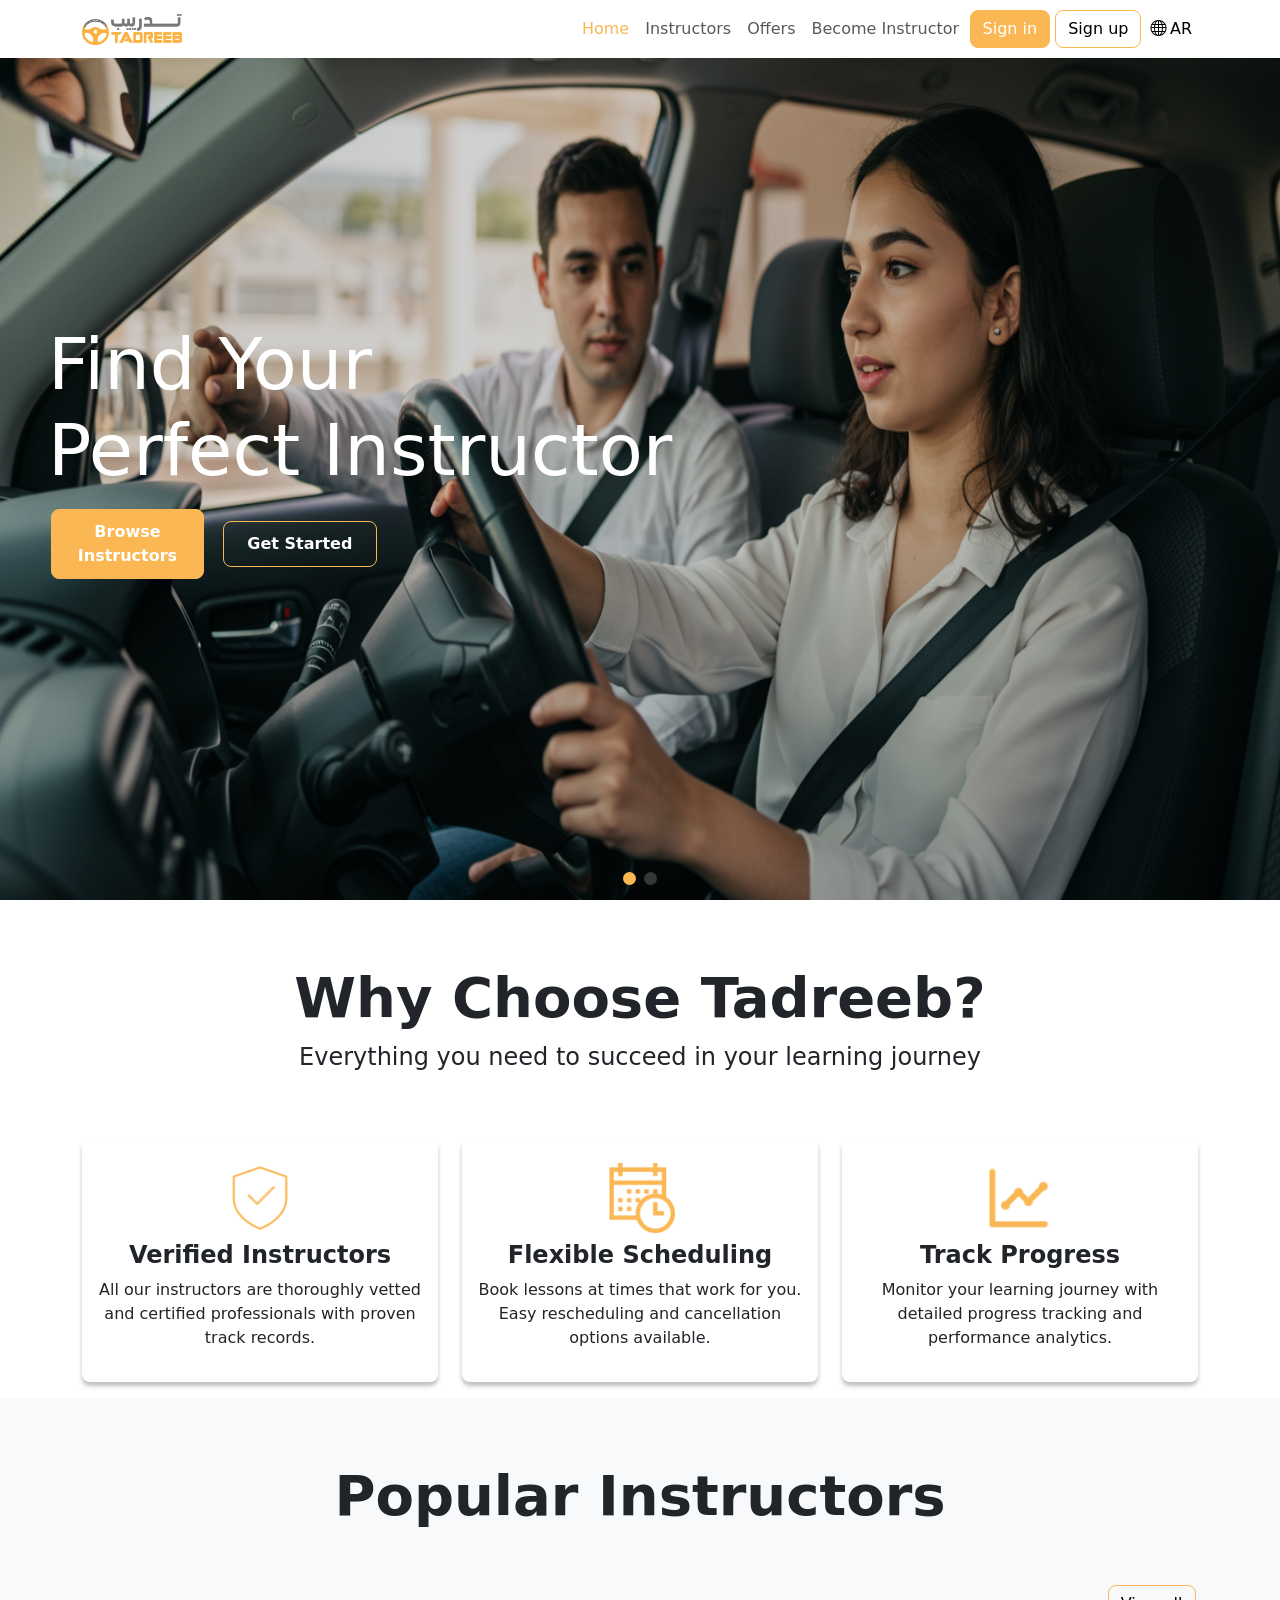
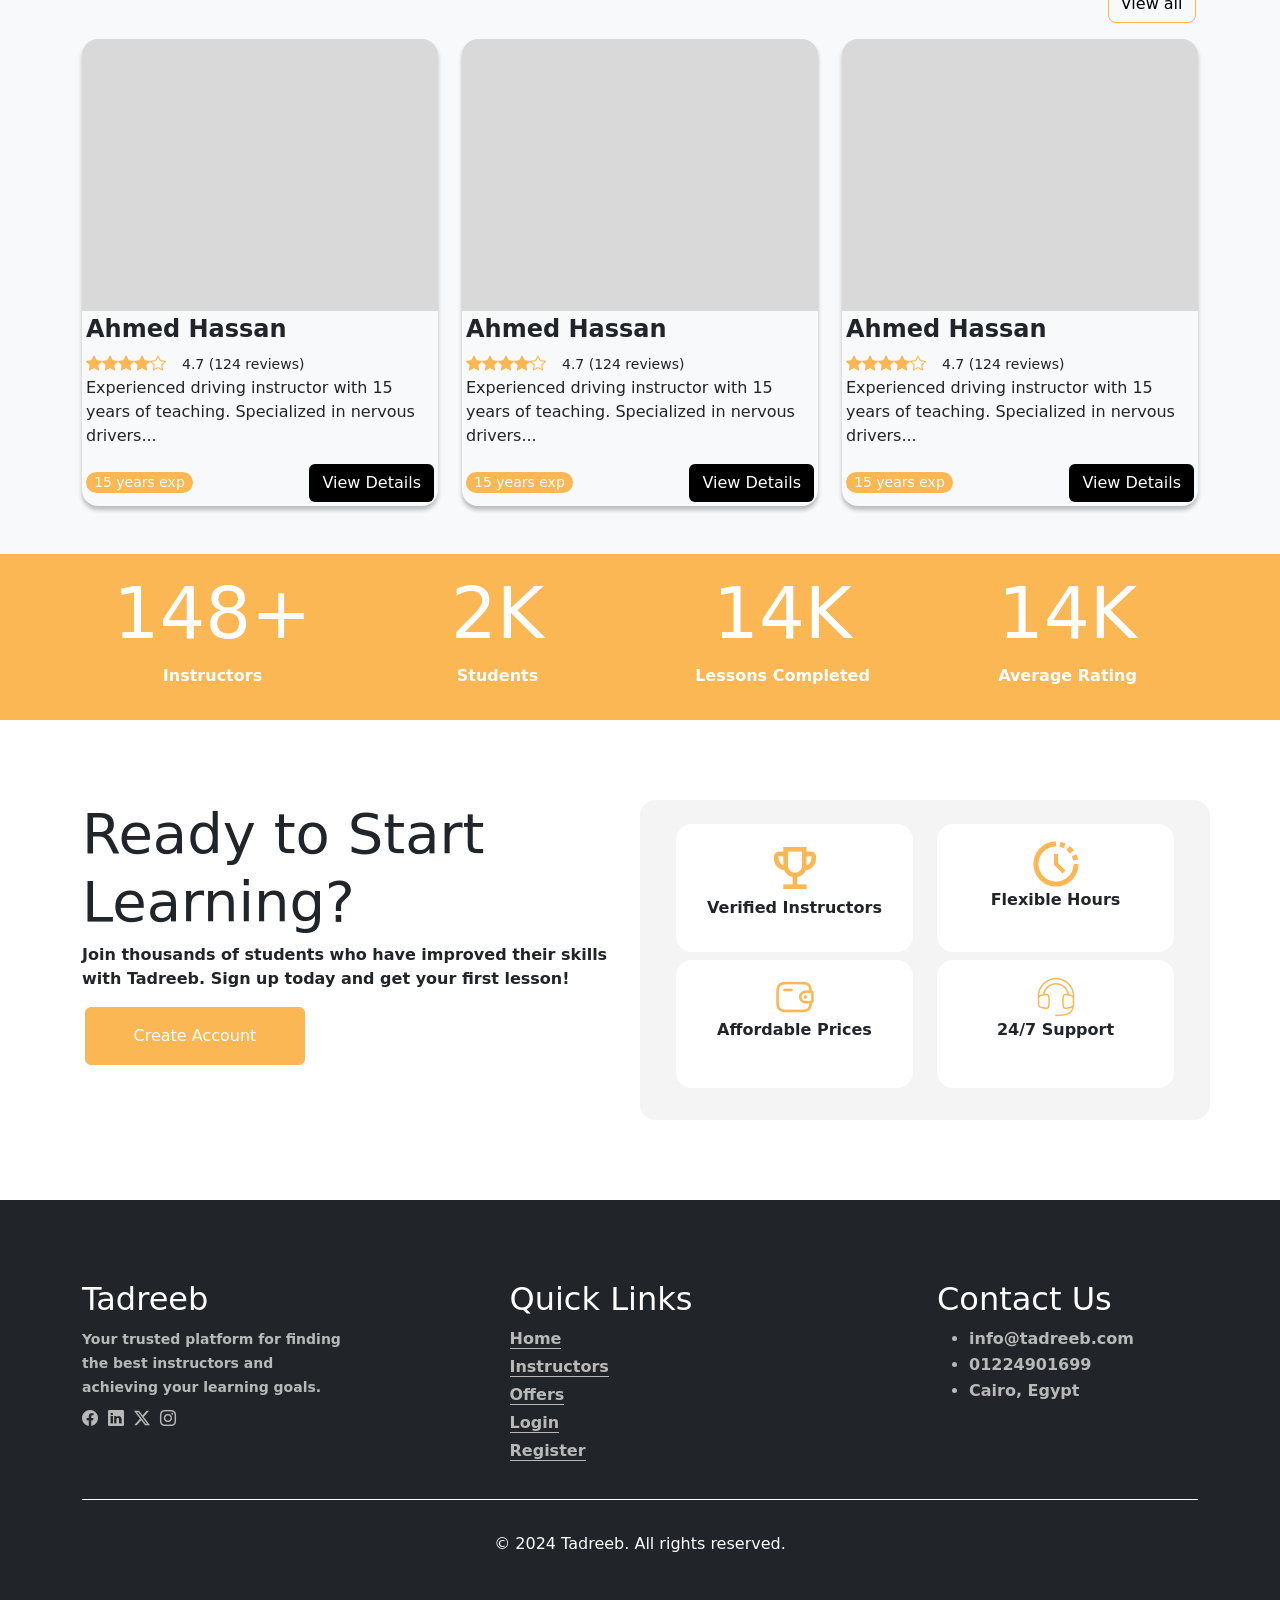
==== index.html @ 1986c7ce "first" ====
<!doctype html>
<html lang="en" data-beasties-container>
<head>
  <meta charset="utf-8">
  <title>Tadreeb</title>
  <base href="/">
  <meta name="viewport" content="width=device-width, initial-scale=1">
  <link rel="icon" type="image/x-icon" href="favicon.ico">
  
<style>:root{--bs-blue:#0d6efd;--bs-indigo:#6610f2;--bs-purple:#6f42c1;--bs-pink:#d63384;--bs-red:#dc3545;--bs-orange:#fd7e14;--bs-yellow:#ffc107;--bs-green:#198754;--bs-teal:#20c997;--bs-cyan:#0dcaf0;--bs-black:#000;--bs-white:#fff;--bs-gray:#6c757d;--bs-gray-dark:#343a40;--bs-gray-100:#f8f9fa;--bs-gray-200:#e9ecef;--bs-gray-300:#dee2e6;--bs-gray-400:#ced4da;--bs-gray-500:#adb5bd;--bs-gray-600:#6c757d;--bs-gray-700:#495057;--bs-gray-800:#343a40;--bs-gray-900:#212529;--bs-primary:#0d6efd;--bs-secondary:#6c757d;--bs-success:#198754;--bs-info:#0dcaf0;--bs-warning:#ffc107;--bs-danger:#dc3545;--bs-light:#f8f9fa;--bs-dark:#212529;--bs-primary-rgb:13,110,253;--bs-secondary-rgb:108,117,125;--bs-success-rgb:25,135,84;--bs-info-rgb:13,202,240;--bs-warning-rgb:255,193,7;--bs-danger-rgb:220,53,69;--bs-light-rgb:248,249,250;--bs-dark-rgb:33,37,41;--bs-primary-text-emphasis:#052c65;--bs-secondary-text-emphasis:#2b2f32;--bs-success-text-emphasis:#0a3622;--bs-info-text-emphasis:#055160;--bs-warning-text-emphasis:#664d03;--bs-danger-text-emphasis:#58151c;--bs-light-text-emphasis:#495057;--bs-dark-text-emphasis:#495057;--bs-primary-bg-subtle:#cfe2ff;--bs-secondary-bg-subtle:#e2e3e5;--bs-success-bg-subtle:#d1e7dd;--bs-info-bg-subtle:#cff4fc;--bs-warning-bg-subtle:#fff3cd;--bs-danger-bg-subtle:#f8d7da;--bs-light-bg-subtle:#fcfcfd;--bs-dark-bg-subtle:#ced4da;--bs-primary-border-subtle:#9ec5fe;--bs-secondary-border-subtle:#c4c8cb;--bs-success-border-subtle:#a3cfbb;--bs-info-border-subtle:#9eeaf9;--bs-warning-border-subtle:#ffe69c;--bs-danger-border-subtle:#f1aeb5;--bs-light-border-subtle:#e9ecef;--bs-dark-border-subtle:#adb5bd;--bs-white-rgb:255,255,255;--bs-black-rgb:0,0,0;--bs-font-sans-serif:system-ui,-apple-system,"Segoe UI",Roboto,"Helvetica Neue","Noto Sans","Liberation Sans",Arial,sans-serif,"Apple Color Emoji","Segoe UI Emoji","Segoe UI Symbol","Noto Color Emoji";--bs-font-monospace:SFMono-Regular,Menlo,Monaco,Consolas,"Liberation Mono","Courier New",monospace;--bs-gradient:linear-gradient(180deg, rgba(255, 255, 255, .15), rgba(255, 255, 255, 0));--bs-body-font-family:var(--bs-font-sans-serif);--bs-body-font-size:1rem;--bs-body-font-weight:400;--bs-body-line-height:1.5;--bs-body-color:#212529;--bs-body-color-rgb:33,37,41;--bs-body-bg:#fff;--bs-body-bg-rgb:255,255,255;--bs-emphasis-color:#000;--bs-emphasis-color-rgb:0,0,0;--bs-secondary-color:rgba(33, 37, 41, .75);--bs-secondary-color-rgb:33,37,41;--bs-secondary-bg:#e9ecef;--bs-secondary-bg-rgb:233,236,239;--bs-tertiary-color:rgba(33, 37, 41, .5);--bs-tertiary-color-rgb:33,37,41;--bs-tertiary-bg:#f8f9fa;--bs-tertiary-bg-rgb:248,249,250;--bs-heading-color:inherit;--bs-link-color:#0d6efd;--bs-link-color-rgb:13,110,253;--bs-link-decoration:underline;--bs-link-hover-color:#0a58ca;--bs-link-hover-color-rgb:10,88,202;--bs-code-color:#d63384;--bs-highlight-color:#212529;--bs-highlight-bg:#fff3cd;--bs-border-width:1px;--bs-border-style:solid;--bs-border-color:#dee2e6;--bs-border-color-translucent:rgba(0, 0, 0, .175);--bs-border-radius:.375rem;--bs-border-radius-sm:.25rem;--bs-border-radius-lg:.5rem;--bs-border-radius-xl:1rem;--bs-border-radius-xxl:2rem;--bs-border-radius-2xl:var(--bs-border-radius-xxl);--bs-border-radius-pill:50rem;--bs-box-shadow:0 .5rem 1rem rgba(0, 0, 0, .15);--bs-box-shadow-sm:0 .125rem .25rem rgba(0, 0, 0, .075);--bs-box-shadow-lg:0 1rem 3rem rgba(0, 0, 0, .175);--bs-box-shadow-inset:inset 0 1px 2px rgba(0, 0, 0, .075);--bs-focus-ring-width:.25rem;--bs-focus-ring-opacity:.25;--bs-focus-ring-color:rgba(13, 110, 253, .25);--bs-form-valid-color:#198754;--bs-form-valid-border-color:#198754;--bs-form-invalid-color:#dc3545;--bs-form-invalid-border-color:#dc3545}*,:after,:before{box-sizing:border-box}@media (prefers-reduced-motion:no-preference){:root{scroll-behavior:smooth}}body{margin:0;font-family:var(--bs-body-font-family);font-size:var(--bs-body-font-size);font-weight:var(--bs-body-font-weight);line-height:var(--bs-body-line-height);color:var(--bs-body-color);text-align:var(--bs-body-text-align);background-color:var(--bs-body-bg);-webkit-text-size-adjust:100%;-webkit-tap-highlight-color:transparent}:root{--bs-breakpoint-xs:0;--bs-breakpoint-sm:576px;--bs-breakpoint-md:768px;--bs-breakpoint-lg:992px;--bs-breakpoint-xl:1200px;--bs-breakpoint-xxl:1400px}:root{--bs-btn-close-filter: }:root{--bs-carousel-indicator-active-bg:#fff;--bs-carousel-caption-color:#fff;--bs-carousel-control-icon-filter: }:root{--swiper-theme-color:#007aff}html{font-size:16px}@media all and (max-width: 768px){html{font-size:10px}}@media all and (min-width: 768px) and (max-width: 1023px){html{font-size:12.5px}}</style><link rel="stylesheet" href="styles-2LTXPKBL.css" media="print" onload="this.media='all'"><noscript><link rel="stylesheet" href="styles-2LTXPKBL.css"></noscript></head>
<body>
  <app-root></app-root>
<link rel="modulepreload" href="chunk-DASAE2HR.js"><link rel="modulepreload" href="chunk-5FEGAOKT.js"><script src="polyfills-5CFQRCPP.js" type="module"></script><script src="scripts-AUBZZFLO.js" defer></script><script src="main-LVNHFLLP.js" type="module"></script></body>
</html>
---- styles-2LTXPKBL.css ----
@charset "UTF-8";:root,[data-bs-theme=light]{--bs-blue:#0d6efd;--bs-indigo:#6610f2;--bs-purple:#6f42c1;--bs-pink:#d63384;--bs-red:#dc3545;--bs-orange:#fd7e14;--bs-yellow:#ffc107;--bs-green:#198754;--bs-teal:#20c997;--bs-cyan:#0dcaf0;--bs-black:#000;--bs-white:#fff;--bs-gray:#6c757d;--bs-gray-dark:#343a40;--bs-gray-100:#f8f9fa;--bs-gray-200:#e9ecef;--bs-gray-300:#dee2e6;--bs-gray-400:#ced4da;--bs-gray-500:#adb5bd;--bs-gray-600:#6c757d;--bs-gray-700:#495057;--bs-gray-800:#343a40;--bs-gray-900:#212529;--bs-primary:#0d6efd;--bs-secondary:#6c757d;--bs-success:#198754;--bs-info:#0dcaf0;--bs-warning:#ffc107;--bs-danger:#dc3545;--bs-light:#f8f9fa;--bs-dark:#212529;--bs-primary-rgb:13,110,253;--bs-secondary-rgb:108,117,125;--bs-success-rgb:25,135,84;--bs-info-rgb:13,202,240;--bs-warning-rgb:255,193,7;--bs-danger-rgb:220,53,69;--bs-light-rgb:248,249,250;--bs-dark-rgb:33,37,41;--bs-primary-text-emphasis:#052c65;--bs-secondary-text-emphasis:#2b2f32;--bs-success-text-emphasis:#0a3622;--bs-info-text-emphasis:#055160;--bs-warning-text-emphasis:#664d03;--bs-danger-text-emphasis:#58151c;--bs-light-text-emphasis:#495057;--bs-dark-text-emphasis:#495057;--bs-primary-bg-subtle:#cfe2ff;--bs-secondary-bg-subtle:#e2e3e5;--bs-success-bg-subtle:#d1e7dd;--bs-info-bg-subtle:#cff4fc;--bs-warning-bg-subtle:#fff3cd;--bs-danger-bg-subtle:#f8d7da;--bs-light-bg-subtle:#fcfcfd;--bs-dark-bg-subtle:#ced4da;--bs-primary-border-subtle:#9ec5fe;--bs-secondary-border-subtle:#c4c8cb;--bs-success-border-subtle:#a3cfbb;--bs-info-border-subtle:#9eeaf9;--bs-warning-border-subtle:#ffe69c;--bs-danger-border-subtle:#f1aeb5;--bs-light-border-subtle:#e9ecef;--bs-dark-border-subtle:#adb5bd;--bs-white-rgb:255,255,255;--bs-black-rgb:0,0,0;--bs-font-sans-serif:system-ui,-apple-system,"Segoe UI",Roboto,"Helvetica Neue","Noto Sans","Liberation Sans",Arial,sans-serif,"Apple Color Emoji","Segoe UI Emoji","Segoe UI Symbol","Noto Color Emoji";--bs-font-monospace:SFMono-Regular,Menlo,Monaco,Consolas,"Liberation Mono","Courier New",monospace;--bs-gradient:linear-gradient(180deg, rgba(255, 255, 255, .15), rgba(255, 255, 255, 0));--bs-body-font-family:var(--bs-font-sans-serif);--bs-body-font-size:1rem;--bs-body-font-weight:400;--bs-body-line-height:1.5;--bs-body-color:#212529;--bs-body-color-rgb:33,37,41;--bs-body-bg:#fff;--bs-body-bg-rgb:255,255,255;--bs-emphasis-color:#000;--bs-emphasis-color-rgb:0,0,0;--bs-secondary-color:rgba(33, 37, 41, .75);--bs-secondary-color-rgb:33,37,41;--bs-secondary-bg:#e9ecef;--bs-secondary-bg-rgb:233,236,239;--bs-tertiary-color:rgba(33, 37, 41, .5);--bs-tertiary-color-rgb:33,37,41;--bs-tertiary-bg:#f8f9fa;--bs-tertiary-bg-rgb:248,249,250;--bs-heading-color:inherit;--bs-link-color:#0d6efd;--bs-link-color-rgb:13,110,253;--bs-link-decoration:underline;--bs-link-hover-color:#0a58ca;--bs-link-hover-color-rgb:10,88,202;--bs-code-color:#d63384;--bs-highlight-color:#212529;--bs-highlight-bg:#fff3cd;--bs-border-width:1px;--bs-border-style:solid;--bs-border-color:#dee2e6;--bs-border-color-translucent:rgba(0, 0, 0, .175);--bs-border-radius:.375rem;--bs-border-radius-sm:.25rem;--bs-border-radius-lg:.5rem;--bs-border-radius-xl:1rem;--bs-border-radius-xxl:2rem;--bs-border-radius-2xl:var(--bs-border-radius-xxl);--bs-border-radius-pill:50rem;--bs-box-shadow:0 .5rem 1rem rgba(0, 0, 0, .15);--bs-box-shadow-sm:0 .125rem .25rem rgba(0, 0, 0, .075);--bs-box-shadow-lg:0 1rem 3rem rgba(0, 0, 0, .175);--bs-box-shadow-inset:inset 0 1px 2px rgba(0, 0, 0, .075);--bs-focus-ring-width:.25rem;--bs-focus-ring-opacity:.25;--bs-focus-ring-color:rgba(13, 110, 253, .25);--bs-form-valid-color:#198754;--bs-form-valid-border-color:#198754;--bs-form-invalid-color:#dc3545;--bs-form-invalid-border-color:#dc3545}[data-bs-theme=dark]{color-scheme:dark;--bs-body-color:#dee2e6;--bs-body-color-rgb:222,226,230;--bs-body-bg:#212529;--bs-body-bg-rgb:33,37,41;--bs-emphasis-color:#fff;--bs-emphasis-color-rgb:255,255,255;--bs-secondary-color:rgba(222, 226, 230, .75);--bs-secondary-color-rgb:222,226,230;--bs-secondary-bg:#343a40;--bs-secondary-bg-rgb:52,58,64;--bs-tertiary-color:rgba(222, 226, 230, .5);--bs-tertiary-color-rgb:222,226,230;--bs-tertiary-bg:#2b3035;--bs-tertiary-bg-rgb:43,48,53;--bs-primary-text-emphasis:#6ea8fe;--bs-secondary-text-emphasis:#a7acb1;--bs-success-text-emphasis:#75b798;--bs-info-text-emphasis:#6edff6;--bs-warning-text-emphasis:#ffda6a;--bs-danger-text-emphasis:#ea868f;--bs-light-text-emphasis:#f8f9fa;--bs-dark-text-emphasis:#dee2e6;--bs-primary-bg-subtle:#031633;--bs-secondary-bg-subtle:#161719;--bs-success-bg-subtle:#051b11;--bs-info-bg-subtle:#032830;--bs-warning-bg-subtle:#332701;--bs-danger-bg-subtle:#2c0b0e;--bs-light-bg-subtle:#343a40;--bs-dark-bg-subtle:#1a1d20;--bs-primary-border-subtle:#084298;--bs-secondary-border-subtle:#41464b;--bs-success-border-subtle:#0f5132;--bs-info-border-subtle:#087990;--bs-warning-border-subtle:#997404;--bs-danger-border-subtle:#842029;--bs-light-border-subtle:#495057;--bs-dark-border-subtle:#343a40;--bs-heading-color:inherit;--bs-link-color:#6ea8fe;--bs-link-hover-color:#8bb9fe;--bs-link-color-rgb:110,168,254;--bs-link-hover-color-rgb:139,185,254;--bs-code-color:#e685b5;--bs-highlight-color:#dee2e6;--bs-highlight-bg:#664d03;--bs-border-color:#495057;--bs-border-color-translucent:rgba(255, 255, 255, .15);--bs-form-valid-color:#75b798;--bs-form-valid-border-color:#75b798;--bs-form-invalid-color:#ea868f;--bs-form-invalid-border-color:#ea868f}*,:after,:before{box-sizing:border-box}@media (prefers-reduced-motion:no-preference){:root{scroll-behavior:smooth}}body{margin:0;font-family:var(--bs-body-font-family);font-size:var(--bs-body-font-size);font-weight:var(--bs-body-font-weight);line-height:var(--bs-body-line-height);color:var(--bs-body-color);text-align:var(--bs-body-text-align);background-color:var(--bs-body-bg);-webkit-text-size-adjust:100%;-webkit-tap-highlight-color:transparent}hr{margin:1rem 0;color:inherit;border:0;border-top:var(--bs-border-width) solid;opacity:.25}.h1,.h2,.h3,.h4,.h5,.h6,h1,h2,h3,h4,h5,h6{margin-top:0;margin-bottom:.5rem;font-weight:500;line-height:1.2;color:var(--bs-heading-color)}.h1,h1{font-size:calc(1.375rem + 1.5vw)}@media (min-width:1200px){.h1,h1{font-size:2.5rem}}.h2,h2{font-size:calc(1.325rem + .9vw)}@media (min-width:1200px){.h2,h2{font-size:2rem}}.h3,h3{font-size:calc(1.3rem + .6vw)}@media (min-width:1200px){.h3,h3{font-size:1.75rem}}.h4,h4{font-size:calc(1.275rem + .3vw)}@media (min-width:1200px){.h4,h4{font-size:1.5rem}}.h5,h5{font-size:1.25rem}.h6,h6{font-size:1rem}p{margin-top:0;margin-bottom:1rem}abbr[title]{-webkit-text-decoration:underline dotted;text-decoration:underline dotted;cursor:help;-webkit-text-decoration-skip-ink:none;text-decoration-skip-ink:none}address{margin-bottom:1rem;font-style:normal;line-height:inherit}ol,ul{padding-left:2rem}dl,ol,ul{margin-top:0;margin-bottom:1rem}ol ol,ol ul,ul ol,ul ul{margin-bottom:0}dt{font-weight:700}dd{margin-bottom:.5rem;margin-left:0}blockquote{margin:0 0 1rem}b,strong{font-weight:bolder}.small,small{font-size:.875em}.mark,mark{padding:.1875em;color:var(--bs-highlight-color);background-color:var(--bs-highlight-bg)}sub,sup{position:relative;font-size:.75em;line-height:0;vertical-align:baseline}sub{bottom:-.25em}sup{top:-.5em}a{color:rgba(var(--bs-link-color-rgb),var(--bs-link-opacity,1));text-decoration:underline}a:hover{--bs-link-color-rgb:var(--bs-link-hover-color-rgb)}a:not([href]):not([class]),a:not([href]):not([class]):hover{color:inherit;text-decoration:none}code,kbd,pre,samp{font-family:var(--bs-font-monospace);font-size:1em}pre{display:block;margin-top:0;margin-bottom:1rem;overflow:auto;font-size:.875em}pre code{font-size:inherit;color:inherit;word-break:normal}code{font-size:.875em;color:var(--bs-code-color);word-wrap:break-word}a>code{color:inherit}kbd{padding:.1875rem .375rem;font-size:.875em;color:var(--bs-body-bg);background-color:var(--bs-body-color);border-radius:.25rem}kbd kbd{padding:0;font-size:1em}figure{margin:0 0 1rem}img,svg{vertical-align:middle}table{caption-side:bottom;border-collapse:collapse}caption{padding-top:.5rem;padding-bottom:.5rem;color:var(--bs-secondary-color);text-align:left}th{text-align:inherit;text-align:-webkit-match-parent}tbody,td,tfoot,th,thead,tr{border-color:inherit;border-style:solid;border-width:0}label{display:inline-block}button{border-radius:0}button:focus:not(:focus-visible){outline:0}button,input,optgroup,select,textarea{margin:0;font-family:inherit;font-size:inherit;line-height:inherit}button,select{text-transform:none}[role=button]{cursor:pointer}select{word-wrap:normal}select:disabled{opacity:1}[list]:not([type=date]):not([type=datetime-local]):not([type=month]):not([type=week]):not([type=time])::-webkit-calendar-picker-indicator{display:none!important}[type=button],[type=reset],[type=submit],button{-webkit-appearance:button}[type=button]:not(:disabled),[type=reset]:not(:disabled),[type=submit]:not(:disabled),button:not(:disabled){cursor:pointer}::-moz-focus-inner{padding:0;border-style:none}textarea{resize:vertical}fieldset{min-width:0;padding:0;margin:0;border:0}legend{float:left;width:100%;padding:0;margin-bottom:.5rem;line-height:inherit;font-size:calc(1.275rem + .3vw)}@media (min-width:1200px){legend{font-size:1.5rem}}legend+*{clear:left}::-webkit-datetime-edit-day-field,::-webkit-datetime-edit-fields-wrapper,::-webkit-datetime-edit-hour-field,::-webkit-datetime-edit-minute,::-webkit-datetime-edit-month-field,::-webkit-datetime-edit-text,::-webkit-datetime-edit-year-field{padding:0}::-webkit-inner-spin-button{height:auto}[type=search]{-webkit-appearance:textfield;outline-offset:-2px}[type=search]::-webkit-search-cancel-button{cursor:pointer;filter:grayscale(1)}::-webkit-search-decoration{-webkit-appearance:none}::-webkit-color-swatch-wrapper{padding:0}::-webkit-file-upload-button{font:inherit;-webkit-appearance:button}::file-selector-button{font:inherit;-webkit-appearance:button}output{display:inline-block}iframe{border:0}summary{display:list-item;cursor:pointer}progress{vertical-align:baseline}[hidden]{display:none!important}.lead{font-size:1.25rem;font-weight:300}.display-1{font-weight:300;line-height:1.2;font-size:calc(1.625rem + 4.5vw)}@media (min-width:1200px){.display-1{font-size:5rem}}.display-2{font-weight:300;line-height:1.2;font-size:calc(1.575rem + 3.9vw)}@media (min-width:1200px){.display-2{font-size:4.5rem}}.display-3{font-weight:300;line-height:1.2;font-size:calc(1.525rem + 3.3vw)}@media (min-width:1200px){.display-3{font-size:4rem}}.display-4{font-weight:300;line-height:1.2;font-size:calc(1.475rem + 2.7vw)}@media (min-width:1200px){.display-4{font-size:3.5rem}}.display-5{font-weight:300;line-height:1.2;font-size:calc(1.425rem + 2.1vw)}@media (min-width:1200px){.display-5{font-size:3rem}}.display-6{font-weight:300;line-height:1.2;font-size:calc(1.375rem + 1.5vw)}@media (min-width:1200px){.display-6{font-size:2.5rem}}.list-unstyled,.list-inline{padding-left:0;list-style:none}.list-inline-item{display:inline-block}.list-inline-item:not(:last-child){margin-right:.5rem}.initialism{font-size:.875em;text-transform:uppercase}.blockquote{margin-bottom:1rem;font-size:1.25rem}.blockquote>:last-child{margin-bottom:0}.blockquote-footer{margin-top:-1rem;margin-bottom:1rem;font-size:.875em;color:#6c757d}.blockquote-footer:before{content:"\2014\a0"}.img-fluid{max-width:100%;height:auto}.img-thumbnail{padding:.25rem;background-color:var(--bs-body-bg);border:var(--bs-border-width) solid var(--bs-border-color);border-radius:var(--bs-border-radius);max-width:100%;height:auto}.figure{display:inline-block}.figure-img{margin-bottom:.5rem;line-height:1}.figure-caption{font-size:.875em;color:var(--bs-secondary-color)}.container,.container-fluid,.container-lg,.container-md,.container-sm,.container-xl,.container-xxl{--bs-gutter-x:1.5rem;--bs-gutter-y:0;width:100%;padding-right:calc(var(--bs-gutter-x) * .5);padding-left:calc(var(--bs-gutter-x) * .5);margin-right:auto;margin-left:auto}@media (min-width:576px){.container,.container-sm{max-width:540px}}@media (min-width:768px){.container,.container-md,.container-sm{max-width:720px}}@media (min-width:992px){.container,.container-lg,.container-md,.container-sm{max-width:960px}}@media (min-width:1200px){.container,.container-lg,.container-md,.container-sm,.container-xl{max-width:1140px}}@media (min-width:1400px){.container,.container-lg,.container-md,.container-sm,.container-xl,.container-xxl{max-width:1320px}}:root{--bs-breakpoint-xs:0;--bs-breakpoint-sm:576px;--bs-breakpoint-md:768px;--bs-breakpoint-lg:992px;--bs-breakpoint-xl:1200px;--bs-breakpoint-xxl:1400px}.row{--bs-gutter-x:1.5rem;--bs-gutter-y:0;display:flex;flex-wrap:wrap;margin-top:calc(-1 * var(--bs-gutter-y));margin-right:calc(-.5 * var(--bs-gutter-x));margin-left:calc(-.5 * var(--bs-gutter-x))}.row>*{flex-shrink:0;width:100%;max-width:100%;padding-right:calc(var(--bs-gutter-x) * .5);padding-left:calc(var(--bs-gutter-x) * .5);margin-top:var(--bs-gutter-y)}.col{flex:1 0 0}.row-cols-auto>*{flex:0 0 auto;width:auto}.row-cols-1>*{flex:0 0 auto;width:100%}.row-cols-2>*{flex:0 0 auto;width:50%}.row-cols-3>*{flex:0 0 auto;width:33.33333333%}.row-cols-4>*{flex:0 0 auto;width:25%}.row-cols-5>*{flex:0 0 auto;width:20%}.row-cols-6>*{flex:0 0 auto;width:16.66666667%}.col-auto{flex:0 0 auto;width:auto}.col-1{flex:0 0 auto;width:8.33333333%}.col-2{flex:0 0 auto;width:16.66666667%}.col-3{flex:0 0 auto;width:25%}.col-4{flex:0 0 auto;width:33.33333333%}.col-5{flex:0 0 auto;width:41.66666667%}.col-6{flex:0 0 auto;width:50%}.col-7{flex:0 0 auto;width:58.33333333%}.col-8{flex:0 0 auto;width:66.66666667%}.col-9{flex:0 0 auto;width:75%}.col-10{flex:0 0 auto;width:83.33333333%}.col-11{flex:0 0 auto;width:91.66666667%}.col-12{flex:0 0 auto;width:100%}.offset-1{margin-left:8.33333333%}.offset-2{margin-left:16.66666667%}.offset-3{margin-left:25%}.offset-4{margin-left:33.33333333%}.offset-5{margin-left:41.66666667%}.offset-6{margin-left:50%}.offset-7{margin-left:58.33333333%}.offset-8{margin-left:66.66666667%}.offset-9{margin-left:75%}.offset-10{margin-left:83.33333333%}.offset-11{margin-left:91.66666667%}.g-0,.gx-0{--bs-gutter-x:0}.g-0,.gy-0{--bs-gutter-y:0}.g-1,.gx-1{--bs-gutter-x:.25rem}.g-1,.gy-1{--bs-gutter-y:.25rem}.g-2,.gx-2{--bs-gutter-x:.5rem}.g-2,.gy-2{--bs-gutter-y:.5rem}.g-3,.gx-3{--bs-gutter-x:1rem}.g-3,.gy-3{--bs-gutter-y:1rem}.g-4,.gx-4{--bs-gutter-x:1.5rem}.g-4,.gy-4{--bs-gutter-y:1.5rem}.g-5,.gx-5{--bs-gutter-x:3rem}.g-5,.gy-5{--bs-gutter-y:3rem}@media (min-width:576px){.col-sm{flex:1 0 0}.row-cols-sm-auto>*{flex:0 0 auto;width:auto}.row-cols-sm-1>*{flex:0 0 auto;width:100%}.row-cols-sm-2>*{flex:0 0 auto;width:50%}.row-cols-sm-3>*{flex:0 0 auto;width:33.33333333%}.row-cols-sm-4>*{flex:0 0 auto;width:25%}.row-cols-sm-5>*{flex:0 0 auto;width:20%}.row-cols-sm-6>*{flex:0 0 auto;width:16.66666667%}.col-sm-auto{flex:0 0 auto;width:auto}.col-sm-1{flex:0 0 auto;width:8.33333333%}.col-sm-2{flex:0 0 auto;width:16.66666667%}.col-sm-3{flex:0 0 auto;width:25%}.col-sm-4{flex:0 0 auto;width:33.33333333%}.col-sm-5{flex:0 0 auto;width:41.66666667%}.col-sm-6{flex:0 0 auto;width:50%}.col-sm-7{flex:0 0 auto;width:58.33333333%}.col-sm-8{flex:0 0 auto;width:66.66666667%}.col-sm-9{flex:0 0 auto;width:75%}.col-sm-10{flex:0 0 auto;width:83.33333333%}.col-sm-11{flex:0 0 auto;width:91.66666667%}.col-sm-12{flex:0 0 auto;width:100%}.offset-sm-0{margin-left:0}.offset-sm-1{margin-left:8.33333333%}.offset-sm-2{margin-left:16.66666667%}.offset-sm-3{margin-left:25%}.offset-sm-4{margin-left:33.33333333%}.offset-sm-5{margin-left:41.66666667%}.offset-sm-6{margin-left:50%}.offset-sm-7{margin-left:58.33333333%}.offset-sm-8{margin-left:66.66666667%}.offset-sm-9{margin-left:75%}.offset-sm-10{margin-left:83.33333333%}.offset-sm-11{margin-left:91.66666667%}.g-sm-0,.gx-sm-0{--bs-gutter-x:0}.g-sm-0,.gy-sm-0{--bs-gutter-y:0}.g-sm-1,.gx-sm-1{--bs-gutter-x:.25rem}.g-sm-1,.gy-sm-1{--bs-gutter-y:.25rem}.g-sm-2,.gx-sm-2{--bs-gutter-x:.5rem}.g-sm-2,.gy-sm-2{--bs-gutter-y:.5rem}.g-sm-3,.gx-sm-3{--bs-gutter-x:1rem}.g-sm-3,.gy-sm-3{--bs-gutter-y:1rem}.g-sm-4,.gx-sm-4{--bs-gutter-x:1.5rem}.g-sm-4,.gy-sm-4{--bs-gutter-y:1.5rem}.g-sm-5,.gx-sm-5{--bs-gutter-x:3rem}.g-sm-5,.gy-sm-5{--bs-gutter-y:3rem}}@media (min-width:768px){.col-md{flex:1 0 0}.row-cols-md-auto>*{flex:0 0 auto;width:auto}.row-cols-md-1>*{flex:0 0 auto;width:100%}.row-cols-md-2>*{flex:0 0 auto;width:50%}.row-cols-md-3>*{flex:0 0 auto;width:33.33333333%}.row-cols-md-4>*{flex:0 0 auto;width:25%}.row-cols-md-5>*{flex:0 0 auto;width:20%}.row-cols-md-6>*{flex:0 0 auto;width:16.66666667%}.col-md-auto{flex:0 0 auto;width:auto}.col-md-1{flex:0 0 auto;width:8.33333333%}.col-md-2{flex:0 0 auto;width:16.66666667%}.col-md-3{flex:0 0 auto;width:25%}.col-md-4{flex:0 0 auto;width:33.33333333%}.col-md-5{flex:0 0 auto;width:41.66666667%}.col-md-6{flex:0 0 auto;width:50%}.col-md-7{flex:0 0 auto;width:58.33333333%}.col-md-8{flex:0 0 auto;width:66.66666667%}.col-md-9{flex:0 0 auto;width:75%}.col-md-10{flex:0 0 auto;width:83.33333333%}.col-md-11{flex:0 0 auto;width:91.66666667%}.col-md-12{flex:0 0 auto;width:100%}.offset-md-0{margin-left:0}.offset-md-1{margin-left:8.33333333%}.offset-md-2{margin-left:16.66666667%}.offset-md-3{margin-left:25%}.offset-md-4{margin-left:33.33333333%}.offset-md-5{margin-left:41.66666667%}.offset-md-6{margin-left:50%}.offset-md-7{margin-left:58.33333333%}.offset-md-8{margin-left:66.66666667%}.offset-md-9{margin-left:75%}.offset-md-10{margin-left:83.33333333%}.offset-md-11{margin-left:91.66666667%}.g-md-0,.gx-md-0{--bs-gutter-x:0}.g-md-0,.gy-md-0{--bs-gutter-y:0}.g-md-1,.gx-md-1{--bs-gutter-x:.25rem}.g-md-1,.gy-md-1{--bs-gutter-y:.25rem}.g-md-2,.gx-md-2{--bs-gutter-x:.5rem}.g-md-2,.gy-md-2{--bs-gutter-y:.5rem}.g-md-3,.gx-md-3{--bs-gutter-x:1rem}.g-md-3,.gy-md-3{--bs-gutter-y:1rem}.g-md-4,.gx-md-4{--bs-gutter-x:1.5rem}.g-md-4,.gy-md-4{--bs-gutter-y:1.5rem}.g-md-5,.gx-md-5{--bs-gutter-x:3rem}.g-md-5,.gy-md-5{--bs-gutter-y:3rem}}@media (min-width:992px){.col-lg{flex:1 0 0}.row-cols-lg-auto>*{flex:0 0 auto;width:auto}.row-cols-lg-1>*{flex:0 0 auto;width:100%}.row-cols-lg-2>*{flex:0 0 auto;width:50%}.row-cols-lg-3>*{flex:0 0 auto;width:33.33333333%}.row-cols-lg-4>*{flex:0 0 auto;width:25%}.row-cols-lg-5>*{flex:0 0 auto;width:20%}.row-cols-lg-6>*{flex:0 0 auto;width:16.66666667%}.col-lg-auto{flex:0 0 auto;width:auto}.col-lg-1{flex:0 0 auto;width:8.33333333%}.col-lg-2{flex:0 0 auto;width:16.66666667%}.col-lg-3{flex:0 0 auto;width:25%}.col-lg-4{flex:0 0 auto;width:33.33333333%}.col-lg-5{flex:0 0 auto;width:41.66666667%}.col-lg-6{flex:0 0 auto;width:50%}.col-lg-7{flex:0 0 auto;width:58.33333333%}.col-lg-8{flex:0 0 auto;width:66.66666667%}.col-lg-9{flex:0 0 auto;width:75%}.col-lg-10{flex:0 0 auto;width:83.33333333%}.col-lg-11{flex:0 0 auto;width:91.66666667%}.col-lg-12{flex:0 0 auto;width:100%}.offset-lg-0{margin-left:0}.offset-lg-1{margin-left:8.33333333%}.offset-lg-2{margin-left:16.66666667%}.offset-lg-3{margin-left:25%}.offset-lg-4{margin-left:33.33333333%}.offset-lg-5{margin-left:41.66666667%}.offset-lg-6{margin-left:50%}.offset-lg-7{margin-left:58.33333333%}.offset-lg-8{margin-left:66.66666667%}.offset-lg-9{margin-left:75%}.offset-lg-10{margin-left:83.33333333%}.offset-lg-11{margin-left:91.66666667%}.g-lg-0,.gx-lg-0{--bs-gutter-x:0}.g-lg-0,.gy-lg-0{--bs-gutter-y:0}.g-lg-1,.gx-lg-1{--bs-gutter-x:.25rem}.g-lg-1,.gy-lg-1{--bs-gutter-y:.25rem}.g-lg-2,.gx-lg-2{--bs-gutter-x:.5rem}.g-lg-2,.gy-lg-2{--bs-gutter-y:.5rem}.g-lg-3,.gx-lg-3{--bs-gutter-x:1rem}.g-lg-3,.gy-lg-3{--bs-gutter-y:1rem}.g-lg-4,.gx-lg-4{--bs-gutter-x:1.5rem}.g-lg-4,.gy-lg-4{--bs-gutter-y:1.5rem}.g-lg-5,.gx-lg-5{--bs-gutter-x:3rem}.g-lg-5,.gy-lg-5{--bs-gutter-y:3rem}}@media (min-width:1200px){.col-xl{flex:1 0 0}.row-cols-xl-auto>*{flex:0 0 auto;width:auto}.row-cols-xl-1>*{flex:0 0 auto;width:100%}.row-cols-xl-2>*{flex:0 0 auto;width:50%}.row-cols-xl-3>*{flex:0 0 auto;width:33.33333333%}.row-cols-xl-4>*{flex:0 0 auto;width:25%}.row-cols-xl-5>*{flex:0 0 auto;width:20%}.row-cols-xl-6>*{flex:0 0 auto;width:16.66666667%}.col-xl-auto{flex:0 0 auto;width:auto}.col-xl-1{flex:0 0 auto;width:8.33333333%}.col-xl-2{flex:0 0 auto;width:16.66666667%}.col-xl-3{flex:0 0 auto;width:25%}.col-xl-4{flex:0 0 auto;width:33.33333333%}.col-xl-5{flex:0 0 auto;width:41.66666667%}.col-xl-6{flex:0 0 auto;width:50%}.col-xl-7{flex:0 0 auto;width:58.33333333%}.col-xl-8{flex:0 0 auto;width:66.66666667%}.col-xl-9{flex:0 0 auto;width:75%}.col-xl-10{flex:0 0 auto;width:83.33333333%}.col-xl-11{flex:0 0 auto;width:91.66666667%}.col-xl-12{flex:0 0 auto;width:100%}.offset-xl-0{margin-left:0}.offset-xl-1{margin-left:8.33333333%}.offset-xl-2{margin-left:16.66666667%}.offset-xl-3{margin-left:25%}.offset-xl-4{margin-left:33.33333333%}.offset-xl-5{margin-left:41.66666667%}.offset-xl-6{margin-left:50%}.offset-xl-7{margin-left:58.33333333%}.offset-xl-8{margin-left:66.66666667%}.offset-xl-9{margin-left:75%}.offset-xl-10{margin-left:83.33333333%}.offset-xl-11{margin-left:91.66666667%}.g-xl-0,.gx-xl-0{--bs-gutter-x:0}.g-xl-0,.gy-xl-0{--bs-gutter-y:0}.g-xl-1,.gx-xl-1{--bs-gutter-x:.25rem}.g-xl-1,.gy-xl-1{--bs-gutter-y:.25rem}.g-xl-2,.gx-xl-2{--bs-gutter-x:.5rem}.g-xl-2,.gy-xl-2{--bs-gutter-y:.5rem}.g-xl-3,.gx-xl-3{--bs-gutter-x:1rem}.g-xl-3,.gy-xl-3{--bs-gutter-y:1rem}.g-xl-4,.gx-xl-4{--bs-gutter-x:1.5rem}.g-xl-4,.gy-xl-4{--bs-gutter-y:1.5rem}.g-xl-5,.gx-xl-5{--bs-gutter-x:3rem}.g-xl-5,.gy-xl-5{--bs-gutter-y:3rem}}@media (min-width:1400px){.col-xxl{flex:1 0 0}.row-cols-xxl-auto>*{flex:0 0 auto;width:auto}.row-cols-xxl-1>*{flex:0 0 auto;width:100%}.row-cols-xxl-2>*{flex:0 0 auto;width:50%}.row-cols-xxl-3>*{flex:0 0 auto;width:33.33333333%}.row-cols-xxl-4>*{flex:0 0 auto;width:25%}.row-cols-xxl-5>*{flex:0 0 auto;width:20%}.row-cols-xxl-6>*{flex:0 0 auto;width:16.66666667%}.col-xxl-auto{flex:0 0 auto;width:auto}.col-xxl-1{flex:0 0 auto;width:8.33333333%}.col-xxl-2{flex:0 0 auto;width:16.66666667%}.col-xxl-3{flex:0 0 auto;width:25%}.col-xxl-4{flex:0 0 auto;width:33.33333333%}.col-xxl-5{flex:0 0 auto;width:41.66666667%}.col-xxl-6{flex:0 0 auto;width:50%}.col-xxl-7{flex:0 0 auto;width:58.33333333%}.col-xxl-8{flex:0 0 auto;width:66.66666667%}.col-xxl-9{flex:0 0 auto;width:75%}.col-xxl-10{flex:0 0 auto;width:83.33333333%}.col-xxl-11{flex:0 0 auto;width:91.66666667%}.col-xxl-12{flex:0 0 auto;width:100%}.offset-xxl-0{margin-left:0}.offset-xxl-1{margin-left:8.33333333%}.offset-xxl-2{margin-left:16.66666667%}.offset-xxl-3{margin-left:25%}.offset-xxl-4{margin-left:33.33333333%}.offset-xxl-5{margin-left:41.66666667%}.offset-xxl-6{margin-left:50%}.offset-xxl-7{margin-left:58.33333333%}.offset-xxl-8{margin-left:66.66666667%}.offset-xxl-9{margin-left:75%}.offset-xxl-10{margin-left:83.33333333%}.offset-xxl-11{margin-left:91.66666667%}.g-xxl-0,.gx-xxl-0{--bs-gutter-x:0}.g-xxl-0,.gy-xxl-0{--bs-gutter-y:0}.g-xxl-1,.gx-xxl-1{--bs-gutter-x:.25rem}.g-xxl-1,.gy-xxl-1{--bs-gutter-y:.25rem}.g-xxl-2,.gx-xxl-2{--bs-gutter-x:.5rem}.g-xxl-2,.gy-xxl-2{--bs-gutter-y:.5rem}.g-xxl-3,.gx-xxl-3{--bs-gutter-x:1rem}.g-xxl-3,.gy-xxl-3{--bs-gutter-y:1rem}.g-xxl-4,.gx-xxl-4{--bs-gutter-x:1.5rem}.g-xxl-4,.gy-xxl-4{--bs-gutter-y:1.5rem}.g-xxl-5,.gx-xxl-5{--bs-gutter-x:3rem}.g-xxl-5,.gy-xxl-5{--bs-gutter-y:3rem}}.table{--bs-table-color-type:initial;--bs-table-bg-type:initial;--bs-table-color-state:initial;--bs-table-bg-state:initial;--bs-table-color:var(--bs-emphasis-color);--bs-table-bg:var(--bs-body-bg);--bs-table-border-color:var(--bs-border-color);--bs-table-accent-bg:transparent;--bs-table-striped-color:var(--bs-emphasis-color);--bs-table-striped-bg:rgba(var(--bs-emphasis-color-rgb), .05);--bs-table-active-color:var(--bs-emphasis-color);--bs-table-active-bg:rgba(var(--bs-emphasis-color-rgb), .1);--bs-table-hover-color:var(--bs-emphasis-color);--bs-table-hover-bg:rgba(var(--bs-emphasis-color-rgb), .075);width:100%;margin-bottom:1rem;vertical-align:top;border-color:var(--bs-table-border-color)}.table>:not(caption)>*>*{padding:.5rem;color:var(--bs-table-color-state,var(--bs-table-color-type,var(--bs-table-color)));background-color:var(--bs-table-bg);border-bottom-width:var(--bs-border-width);box-shadow:inset 0 0 0 9999px var(--bs-table-bg-state,var(--bs-table-bg-type,var(--bs-table-accent-bg)))}.table>tbody{vertical-align:inherit}.table>thead{vertical-align:bottom}.table-group-divider{border-top:calc(var(--bs-border-width) * 2) solid currentcolor}.caption-top{caption-side:top}.table-sm>:not(caption)>*>*{padding:.25rem}.table-bordered>:not(caption)>*{border-width:var(--bs-border-width) 0}.table-bordered>:not(caption)>*>*{border-width:0 var(--bs-border-width)}.table-borderless>:not(caption)>*>*{border-bottom-width:0}.table-borderless>:not(:first-child){border-top-width:0}.table-striped>tbody>tr:nth-of-type(odd)>*{--bs-table-color-type:var(--bs-table-striped-color);--bs-table-bg-type:var(--bs-table-striped-bg)}.table-striped-columns>:not(caption)>tr>:nth-child(2n){--bs-table-color-type:var(--bs-table-striped-color);--bs-table-bg-type:var(--bs-table-striped-bg)}.table-active{--bs-table-color-state:var(--bs-table-active-color);--bs-table-bg-state:var(--bs-table-active-bg)}.table-hover>tbody>tr:hover>*{--bs-table-color-state:var(--bs-table-hover-color);--bs-table-bg-state:var(--bs-table-hover-bg)}.table-primary{--bs-table-color:#000;--bs-table-bg:#cfe2ff;--bs-table-border-color:#a6b5cc;--bs-table-striped-bg:#c5d7f2;--bs-table-striped-color:#000;--bs-table-active-bg:#bacbe6;--bs-table-active-color:#000;--bs-table-hover-bg:#bfd1ec;--bs-table-hover-color:#000;color:var(--bs-table-color);border-color:var(--bs-table-border-color)}.table-secondary{--bs-table-color:#000;--bs-table-bg:#e2e3e5;--bs-table-border-color:#b5b6b7;--bs-table-striped-bg:#d7d8da;--bs-table-striped-color:#000;--bs-table-active-bg:#cbccce;--bs-table-active-color:#000;--bs-table-hover-bg:#d1d2d4;--bs-table-hover-color:#000;color:var(--bs-table-color);border-color:var(--bs-table-border-color)}.table-success{--bs-table-color:#000;--bs-table-bg:#d1e7dd;--bs-table-border-color:#a7b9b1;--bs-table-striped-bg:#c7dbd2;--bs-table-striped-color:#000;--bs-table-active-bg:#bcd0c7;--bs-table-active-color:#000;--bs-table-hover-bg:#c1d6cc;--bs-table-hover-color:#000;color:var(--bs-table-color);border-color:var(--bs-table-border-color)}.table-info{--bs-table-color:#000;--bs-table-bg:#cff4fc;--bs-table-border-color:#a6c3ca;--bs-table-striped-bg:#c5e8ef;--bs-table-striped-color:#000;--bs-table-active-bg:#badce3;--bs-table-active-color:#000;--bs-table-hover-bg:#bfe2e9;--bs-table-hover-color:#000;color:var(--bs-table-color);border-color:var(--bs-table-border-color)}.table-warning{--bs-table-color:#000;--bs-table-bg:#fff3cd;--bs-table-border-color:#ccc2a4;--bs-table-striped-bg:#f2e7c3;--bs-table-striped-color:#000;--bs-table-active-bg:#e6dbb9;--bs-table-active-color:#000;--bs-table-hover-bg:#ece1be;--bs-table-hover-color:#000;color:var(--bs-table-color);border-color:var(--bs-table-border-color)}.table-danger{--bs-table-color:#000;--bs-table-bg:#f8d7da;--bs-table-border-color:#c6acae;--bs-table-striped-bg:#eccccf;--bs-table-striped-color:#000;--bs-table-active-bg:#dfc2c4;--bs-table-active-color:#000;--bs-table-hover-bg:#e5c7ca;--bs-table-hover-color:#000;color:var(--bs-table-color);border-color:var(--bs-table-border-color)}.table-light{--bs-table-color:#000;--bs-table-bg:#f8f9fa;--bs-table-border-color:#c6c7c8;--bs-table-striped-bg:#ecedee;--bs-table-striped-color:#000;--bs-table-active-bg:#dfe0e1;--bs-table-active-color:#000;--bs-table-hover-bg:#e5e6e7;--bs-table-hover-color:#000;color:var(--bs-table-color);border-color:var(--bs-table-border-color)}.table-dark{--bs-table-color:#fff;--bs-table-bg:#212529;--bs-table-border-color:#4d5154;--bs-table-striped-bg:#2c3034;--bs-table-striped-color:#fff;--bs-table-active-bg:#373b3e;--bs-table-active-color:#fff;--bs-table-hover-bg:#323539;--bs-table-hover-color:#fff;color:var(--bs-table-color);border-color:var(--bs-table-border-color)}.table-responsive{overflow-x:auto;-webkit-overflow-scrolling:touch}@media (max-width:575.98px){.table-responsive-sm{overflow-x:auto;-webkit-overflow-scrolling:touch}}@media (max-width:767.98px){.table-responsive-md{overflow-x:auto;-webkit-overflow-scrolling:touch}}@media (max-width:991.98px){.table-responsive-lg{overflow-x:auto;-webkit-overflow-scrolling:touch}}@media (max-width:1199.98px){.table-responsive-xl{overflow-x:auto;-webkit-overflow-scrolling:touch}}@media (max-width:1399.98px){.table-responsive-xxl{overflow-x:auto;-webkit-overflow-scrolling:touch}}.form-label{margin-bottom:.5rem}.col-form-label{padding-top:calc(.375rem + var(--bs-border-width));padding-bottom:calc(.375rem + var(--bs-border-width));margin-bottom:0;font-size:inherit;line-height:1.5}.col-form-label-lg{padding-top:calc(.5rem + var(--bs-border-width));padding-bottom:calc(.5rem + var(--bs-border-width));font-size:1.25rem}.col-form-label-sm{padding-top:calc(.25rem + var(--bs-border-width));padding-bottom:calc(.25rem + var(--bs-border-width));font-size:.875rem}.form-text{margin-top:.25rem;font-size:.875em;color:var(--bs-secondary-color)}.form-control{display:block;width:100%;padding:.375rem .75rem;font-size:1rem;font-weight:400;line-height:1.5;color:var(--bs-body-color);-webkit-appearance:none;-moz-appearance:none;appearance:none;background-color:var(--bs-body-bg);background-clip:padding-box;border:var(--bs-border-width) solid var(--bs-border-color);border-radius:var(--bs-border-radius);transition:border-color .15s ease-in-out,box-shadow .15s ease-in-out}@media (prefers-reduced-motion:reduce){.form-control{transition:none}}.form-control[type=file]{overflow:hidden}.form-control[type=file]:not(:disabled):not([readonly]){cursor:pointer}.form-control:focus{color:var(--bs-body-color);background-color:var(--bs-body-bg);border-color:#86b7fe;outline:0;box-shadow:0 0 0 .25rem #0d6efd40}.form-control::-webkit-date-and-time-value{min-width:85px;height:1.5em;margin:0}.form-control::-webkit-datetime-edit{display:block;padding:0}.form-control::placeholder{color:var(--bs-secondary-color);opacity:1}.form-control:disabled{background-color:var(--bs-secondary-bg);opacity:1}.form-control::-webkit-file-upload-button{padding:.375rem .75rem;margin:-.375rem -.75rem;-webkit-margin-end:.75rem;margin-inline-end:.75rem;color:var(--bs-body-color);background-color:var(--bs-tertiary-bg);pointer-events:none;border-color:inherit;border-style:solid;border-width:0;border-inline-end-width:var(--bs-border-width);border-radius:0;-webkit-transition:color .15s ease-in-out,background-color .15s ease-in-out,border-color .15s ease-in-out,box-shadow .15s ease-in-out;transition:color .15s ease-in-out,background-color .15s ease-in-out,border-color .15s ease-in-out,box-shadow .15s ease-in-out}.form-control::file-selector-button{padding:.375rem .75rem;margin:-.375rem -.75rem;-webkit-margin-end:.75rem;margin-inline-end:.75rem;color:var(--bs-body-color);background-color:var(--bs-tertiary-bg);pointer-events:none;border-color:inherit;border-style:solid;border-width:0;border-inline-end-width:var(--bs-border-width);border-radius:0;transition:color .15s ease-in-out,background-color .15s ease-in-out,border-color .15s ease-in-out,box-shadow .15s ease-in-out}@media (prefers-reduced-motion:reduce){.form-control::-webkit-file-upload-button{-webkit-transition:none;transition:none}.form-control::file-selector-button{transition:none}}.form-control:hover:not(:disabled):not([readonly])::-webkit-file-upload-button{background-color:var(--bs-secondary-bg)}.form-control:hover:not(:disabled):not([readonly])::file-selector-button{background-color:var(--bs-secondary-bg)}.form-control-plaintext{display:block;width:100%;padding:.375rem 0;margin-bottom:0;line-height:1.5;color:var(--bs-body-color);background-color:transparent;border:solid transparent;border-width:var(--bs-border-width) 0}.form-control-plaintext:focus{outline:0}.form-control-plaintext.form-control-lg,.form-control-plaintext.form-control-sm{padding-right:0;padding-left:0}.form-control-sm{min-height:calc(1.5em + .5rem + calc(var(--bs-border-width) * 2));padding:.25rem .5rem;font-size:.875rem;border-radius:var(--bs-border-radius-sm)}.form-control-sm::-webkit-file-upload-button{padding:.25rem .5rem;margin:-.25rem -.5rem;-webkit-margin-end:.5rem;margin-inline-end:.5rem}.form-control-sm::file-selector-button{padding:.25rem .5rem;margin:-.25rem -.5rem;-webkit-margin-end:.5rem;margin-inline-end:.5rem}.form-control-lg{min-height:calc(1.5em + 1rem + calc(var(--bs-border-width) * 2));padding:.5rem 1rem;font-size:1.25rem;border-radius:var(--bs-border-radius-lg)}.form-control-lg::-webkit-file-upload-button{padding:.5rem 1rem;margin:-.5rem -1rem;-webkit-margin-end:1rem;margin-inline-end:1rem}.form-control-lg::file-selector-button{padding:.5rem 1rem;margin:-.5rem -1rem;-webkit-margin-end:1rem;margin-inline-end:1rem}textarea.form-control{min-height:calc(1.5em + .75rem + calc(var(--bs-border-width) * 2))}textarea.form-control-sm{min-height:calc(1.5em + .5rem + calc(var(--bs-border-width) * 2))}textarea.form-control-lg{min-height:calc(1.5em + 1rem + calc(var(--bs-border-width) * 2))}.form-control-color{width:3rem;height:calc(1.5em + .75rem + calc(var(--bs-border-width) * 2));padding:.375rem}.form-control-color:not(:disabled):not([readonly]){cursor:pointer}.form-control-color::-moz-color-swatch{border:0!important;border-radius:var(--bs-border-radius)}.form-control-color::-webkit-color-swatch{border:0!important;border-radius:var(--bs-border-radius)}.form-control-color.form-control-sm{height:calc(1.5em + .5rem + calc(var(--bs-border-width) * 2))}.form-control-color.form-control-lg{height:calc(1.5em + 1rem + calc(var(--bs-border-width) * 2))}.form-select{--bs-form-select-bg-img:url("data:image/svg+xml,%3csvg xmlns='http://www.w3.org/2000/svg' viewBox='0 0 16 16'%3e%3cpath fill='none' stroke='%23343a40' stroke-linecap='round' stroke-linejoin='round' stroke-width='2' d='m2 5 6 6 6-6'/%3e%3c/svg%3e");display:block;width:100%;padding:.375rem 2.25rem .375rem .75rem;font-size:1rem;font-weight:400;line-height:1.5;color:var(--bs-body-color);-webkit-appearance:none;-moz-appearance:none;appearance:none;background-color:var(--bs-body-bg);background-image:var(--bs-form-select-bg-img),var(--bs-form-select-bg-icon,none);background-repeat:no-repeat;background-position:right .75rem center;background-size:16px 12px;border:var(--bs-border-width) solid var(--bs-border-color);border-radius:var(--bs-border-radius);transition:border-color .15s ease-in-out,box-shadow .15s ease-in-out}@media (prefers-reduced-motion:reduce){.form-select{transition:none}}.form-select:focus{border-color:#86b7fe;outline:0;box-shadow:0 0 0 .25rem #0d6efd40}.form-select[multiple],.form-select[size]:not([size="1"]){padding-right:.75rem;background-image:none}.form-select:disabled{background-color:var(--bs-secondary-bg)}.form-select:-moz-focusring{color:transparent;text-shadow:0 0 0 var(--bs-body-color)}.form-select-sm{padding-top:.25rem;padding-bottom:.25rem;padding-left:.5rem;font-size:.875rem;border-radius:var(--bs-border-radius-sm)}.form-select-lg{padding-top:.5rem;padding-bottom:.5rem;padding-left:1rem;font-size:1.25rem;border-radius:var(--bs-border-radius-lg)}[data-bs-theme=dark] .form-select{--bs-form-select-bg-img:url("data:image/svg+xml,%3csvg xmlns='http://www.w3.org/2000/svg' viewBox='0 0 16 16'%3e%3cpath fill='none' stroke='%23dee2e6' stroke-linecap='round' stroke-linejoin='round' stroke-width='2' d='m2 5 6 6 6-6'/%3e%3c/svg%3e")}.form-check{display:block;min-height:1.5rem;padding-left:1.5em;margin-bottom:.125rem}.form-check .form-check-input{float:left;margin-left:-1.5em}.form-check-reverse{padding-right:1.5em;padding-left:0;text-align:right}.form-check-reverse .form-check-input{float:right;margin-right:-1.5em;margin-left:0}.form-check-input{--bs-form-check-bg:var(--bs-body-bg);flex-shrink:0;width:1em;height:1em;margin-top:.25em;vertical-align:top;-webkit-appearance:none;-moz-appearance:none;appearance:none;background-color:var(--bs-form-check-bg);background-image:var(--bs-form-check-bg-image);background-repeat:no-repeat;background-position:center;background-size:contain;border:var(--bs-border-width) solid var(--bs-border-color);-webkit-print-color-adjust:exact;color-adjust:exact;print-color-adjust:exact}.form-check-input[type=checkbox]{border-radius:.25em}.form-check-input[type=radio]{border-radius:50%}.form-check-input:active{filter:brightness(90%)}.form-check-input:focus{border-color:#86b7fe;outline:0;box-shadow:0 0 0 .25rem #0d6efd40}.form-check-input:checked{background-color:#0d6efd;border-color:#0d6efd}.form-check-input:checked[type=checkbox]{--bs-form-check-bg-image:url("data:image/svg+xml,%3csvg xmlns='http://www.w3.org/2000/svg' viewBox='0 0 20 20'%3e%3cpath fill='none' stroke='%23fff' stroke-linecap='round' stroke-linejoin='round' stroke-width='3' d='m6 10 3 3 6-6'/%3e%3c/svg%3e")}.form-check-input:checked[type=radio]{--bs-form-check-bg-image:url("data:image/svg+xml,%3csvg xmlns='http://www.w3.org/2000/svg' viewBox='-4 -4 8 8'%3e%3ccircle r='2' fill='%23fff'/%3e%3c/svg%3e")}.form-check-input[type=checkbox]:indeterminate{background-color:#0d6efd;border-color:#0d6efd;--bs-form-check-bg-image:url("data:image/svg+xml,%3csvg xmlns='http://www.w3.org/2000/svg' viewBox='0 0 20 20'%3e%3cpath fill='none' stroke='%23fff' stroke-linecap='round' stroke-linejoin='round' stroke-width='3' d='M6 10h8'/%3e%3c/svg%3e")}.form-check-input:disabled{pointer-events:none;filter:none;opacity:.5}.form-check-input:disabled~.form-check-label,.form-check-input[disabled]~.form-check-label{cursor:default;opacity:.5}.form-switch{padding-left:2.5em}.form-switch .form-check-input{--bs-form-switch-bg:url("data:image/svg+xml,%3csvg xmlns='http://www.w3.org/2000/svg' viewBox='-4 -4 8 8'%3e%3ccircle r='3' fill='rgba%280, 0, 0, 0.25%29'/%3e%3c/svg%3e");width:2em;margin-left:-2.5em;background-image:var(--bs-form-switch-bg);background-position:left center;border-radius:2em;transition:background-position .15s ease-in-out}@media (prefers-reduced-motion:reduce){.form-switch .form-check-input{transition:none}}.form-switch .form-check-input:focus{--bs-form-switch-bg:url("data:image/svg+xml,%3csvg xmlns='http://www.w3.org/2000/svg' viewBox='-4 -4 8 8'%3e%3ccircle r='3' fill='%2386b7fe'/%3e%3c/svg%3e")}.form-switch .form-check-input:checked{background-position:right center;--bs-form-switch-bg:url("data:image/svg+xml,%3csvg xmlns='http://www.w3.org/2000/svg' viewBox='-4 -4 8 8'%3e%3ccircle r='3' fill='%23fff'/%3e%3c/svg%3e")}.form-switch.form-check-reverse{padding-right:2.5em;padding-left:0}.form-switch.form-check-reverse .form-check-input{margin-right:-2.5em;margin-left:0}.form-check-inline{display:inline-block;margin-right:1rem}.btn-check{position:absolute;clip:rect(0,0,0,0);pointer-events:none}.btn-check:disabled+.btn,.btn-check[disabled]+.btn{pointer-events:none;filter:none;opacity:.65}[data-bs-theme=dark] .form-switch .form-check-input:not(:checked):not(:focus){--bs-form-switch-bg:url("data:image/svg+xml,%3csvg xmlns='http://www.w3.org/2000/svg' viewBox='-4 -4 8 8'%3e%3ccircle r='3' fill='rgba%28255, 255, 255, 0.25%29'/%3e%3c/svg%3e")}.form-range{width:100%;height:1.5rem;padding:0;-webkit-appearance:none;-moz-appearance:none;appearance:none;background-color:transparent}.form-range:focus{outline:0}.form-range:focus::-webkit-slider-thumb{box-shadow:0 0 0 1px #fff,0 0 0 .25rem #0d6efd40}.form-range:focus::-moz-range-thumb{box-shadow:0 0 0 1px #fff,0 0 0 .25rem #0d6efd40}.form-range::-moz-focus-outer{border:0}.form-range::-webkit-slider-thumb{width:1rem;height:1rem;margin-top:-.25rem;-webkit-appearance:none;appearance:none;background-color:#0d6efd;border:0;border-radius:1rem;-webkit-transition:background-color .15s ease-in-out,border-color .15s ease-in-out,box-shadow .15s ease-in-out;transition:background-color .15s ease-in-out,border-color .15s ease-in-out,box-shadow .15s ease-in-out}@media (prefers-reduced-motion:reduce){.form-range::-webkit-slider-thumb{-webkit-transition:none;transition:none}}.form-range::-webkit-slider-thumb:active{background-color:#b6d4fe}.form-range::-webkit-slider-runnable-track{width:100%;height:.5rem;color:transparent;cursor:pointer;background-color:var(--bs-secondary-bg);border-color:transparent;border-radius:1rem}.form-range::-moz-range-thumb{width:1rem;height:1rem;-moz-appearance:none;appearance:none;background-color:#0d6efd;border:0;border-radius:1rem;-moz-transition:background-color .15s ease-in-out,border-color .15s ease-in-out,box-shadow .15s ease-in-out;transition:background-color .15s ease-in-out,border-color .15s ease-in-out,box-shadow .15s ease-in-out}@media (prefers-reduced-motion:reduce){.form-range::-moz-range-thumb{-moz-transition:none;transition:none}}.form-range::-moz-range-thumb:active{background-color:#b6d4fe}.form-range::-moz-range-track{width:100%;height:.5rem;color:transparent;cursor:pointer;background-color:var(--bs-secondary-bg);border-color:transparent;border-radius:1rem}.form-range:disabled{pointer-events:none}.form-range:disabled::-webkit-slider-thumb{background-color:var(--bs-secondary-color)}.form-range:disabled::-moz-range-thumb{background-color:var(--bs-secondary-color)}.form-floating{position:relative}.form-floating>.form-control,.form-floating>.form-control-plaintext,.form-floating>.form-select{height:calc(3.5rem + calc(var(--bs-border-width) * 2));min-height:calc(3.5rem + calc(var(--bs-border-width) * 2));line-height:1.25}.form-floating>label{position:absolute;top:0;left:0;z-index:2;max-width:100%;height:100%;padding:1rem .75rem;overflow:hidden;color:rgba(var(--bs-body-color-rgb),.65);text-align:start;text-overflow:ellipsis;white-space:nowrap;pointer-events:none;border:var(--bs-border-width) solid transparent;transform-origin:0 0;transition:opacity .1s ease-in-out,transform .1s ease-in-out}@media (prefers-reduced-motion:reduce){.form-floating>label{transition:none}}.form-floating>.form-control,.form-floating>.form-control-plaintext{padding:1rem .75rem}.form-floating>.form-control-plaintext::placeholder,.form-floating>.form-control::placeholder{color:transparent}.form-floating>.form-control-plaintext:focus,.form-floating>.form-control-plaintext:not(:placeholder-shown),.form-floating>.form-control:focus,.form-floating>.form-control:not(:placeholder-shown){padding-top:1.625rem;padding-bottom:.625rem}.form-floating>.form-control-plaintext:-webkit-autofill,.form-floating>.form-control:-webkit-autofill{padding-top:1.625rem;padding-bottom:.625rem}.form-floating>.form-select{padding-top:1.625rem;padding-bottom:.625rem;padding-left:.75rem}.form-floating>.form-control-plaintext~label,.form-floating>.form-control:focus~label,.form-floating>.form-control:not(:placeholder-shown)~label,.form-floating>.form-select~label{transform:scale(.85) translateY(-.5rem) translate(.15rem)}.form-floating>.form-control:-webkit-autofill~label{transform:scale(.85) translateY(-.5rem) translate(.15rem)}.form-floating>textarea:focus~label:after,.form-floating>textarea:not(:placeholder-shown)~label:after{position:absolute;inset:1rem .375rem;z-index:-1;height:1.5em;content:"";background-color:var(--bs-body-bg);border-radius:var(--bs-border-radius)}.form-floating>textarea:disabled~label:after{background-color:var(--bs-secondary-bg)}.form-floating>.form-control-plaintext~label{border-width:var(--bs-border-width) 0}.form-floating>.form-control:disabled~label,.form-floating>:disabled~label{color:#6c757d}.input-group{position:relative;display:flex;flex-wrap:wrap;align-items:stretch;width:100%}.input-group>.form-control,.input-group>.form-floating,.input-group>.form-select{position:relative;flex:1 1 auto;width:1%;min-width:0}.input-group>.form-control:focus,.input-group>.form-floating:focus-within,.input-group>.form-select:focus{z-index:5}.input-group .btn{position:relative;z-index:2}.input-group .btn:focus{z-index:5}.input-group-text{display:flex;align-items:center;padding:.375rem .75rem;font-size:1rem;font-weight:400;line-height:1.5;color:var(--bs-body-color);text-align:center;white-space:nowrap;background-color:var(--bs-tertiary-bg);border:var(--bs-border-width) solid var(--bs-border-color);border-radius:var(--bs-border-radius)}.input-group-lg>.btn,.input-group-lg>.form-control,.input-group-lg>.form-select,.input-group-lg>.input-group-text{padding:.5rem 1rem;font-size:1.25rem;border-radius:var(--bs-border-radius-lg)}.input-group-sm>.btn,.input-group-sm>.form-control,.input-group-sm>.form-select,.input-group-sm>.input-group-text{padding:.25rem .5rem;font-size:.875rem;border-radius:var(--bs-border-radius-sm)}.input-group-lg>.form-select,.input-group-sm>.form-select{padding-right:3rem}.input-group:not(.has-validation)>.dropdown-toggle:nth-last-child(n+3),.input-group:not(.has-validation)>.form-floating:not(:last-child)>.form-control,.input-group:not(.has-validation)>.form-floating:not(:last-child)>.form-select,.input-group:not(.has-validation)>:not(:last-child):not(.dropdown-toggle):not(.dropdown-menu):not(.form-floating){border-top-right-radius:0;border-bottom-right-radius:0}.input-group.has-validation>.dropdown-toggle:nth-last-child(n+4),.input-group.has-validation>.form-floating:nth-last-child(n+3)>.form-control,.input-group.has-validation>.form-floating:nth-last-child(n+3)>.form-select,.input-group.has-validation>:nth-last-child(n+3):not(.dropdown-toggle):not(.dropdown-menu):not(.form-floating){border-top-right-radius:0;border-bottom-right-radius:0}.input-group>:not(:first-child):not(.dropdown-menu):not(.valid-tooltip):not(.valid-feedback):not(.invalid-tooltip):not(.invalid-feedback){margin-left:calc(-1 * var(--bs-border-width));border-top-left-radius:0;border-bottom-left-radius:0}.input-group>.form-floating:not(:first-child)>.form-control,.input-group>.form-floating:not(:first-child)>.form-select{border-top-left-radius:0;border-bottom-left-radius:0}.valid-feedback{display:none;width:100%;margin-top:.25rem;font-size:.875em;color:var(--bs-form-valid-color)}.valid-tooltip{position:absolute;top:100%;z-index:5;display:none;max-width:100%;padding:.25rem .5rem;margin-top:.1rem;font-size:.875rem;color:#fff;background-color:var(--bs-success);border-radius:var(--bs-border-radius)}.is-valid~.valid-feedback,.is-valid~.valid-tooltip,.was-validated :valid~.valid-feedback,.was-validated :valid~.valid-tooltip{display:block}.form-control.is-valid,.was-validated .form-control:valid{border-color:var(--bs-form-valid-border-color);padding-right:calc(1.5em + .75rem);background-image:url("data:image/svg+xml,%3csvg xmlns='http://www.w3.org/2000/svg' viewBox='0 0 8 8'%3e%3cpath fill='%23198754' d='M2.3 6.73.6 4.53c-.4-1.04.46-1.4 1.1-.8l1.1 1.4 3.4-3.8c.6-.63 1.6-.27 1.2.7l-4 4.6c-.43.5-.8.4-1.1.1'/%3e%3c/svg%3e");background-repeat:no-repeat;background-position:right calc(.375em + .1875rem) center;background-size:calc(.75em + .375rem) calc(.75em + .375rem)}.form-control.is-valid:focus,.was-validated .form-control:valid:focus{border-color:var(--bs-form-valid-border-color);box-shadow:0 0 0 .25rem rgba(var(--bs-success-rgb),.25)}.was-validated textarea.form-control:valid,textarea.form-control.is-valid{padding-right:calc(1.5em + .75rem);background-position:top calc(.375em + .1875rem) right calc(.375em + .1875rem)}.form-select.is-valid,.was-validated .form-select:valid{border-color:var(--bs-form-valid-border-color)}.form-select.is-valid:not([multiple]):not([size]),.form-select.is-valid:not([multiple])[size="1"],.was-validated .form-select:valid:not([multiple]):not([size]),.was-validated .form-select:valid:not([multiple])[size="1"]{--bs-form-select-bg-icon:url("data:image/svg+xml,%3csvg xmlns='http://www.w3.org/2000/svg' viewBox='0 0 8 8'%3e%3cpath fill='%23198754' d='M2.3 6.73.6 4.53c-.4-1.04.46-1.4 1.1-.8l1.1 1.4 3.4-3.8c.6-.63 1.6-.27 1.2.7l-4 4.6c-.43.5-.8.4-1.1.1'/%3e%3c/svg%3e");padding-right:4.125rem;background-position:right .75rem center,center right 2.25rem;background-size:16px 12px,calc(.75em + .375rem) calc(.75em + .375rem)}.form-select.is-valid:focus,.was-validated .form-select:valid:focus{border-color:var(--bs-form-valid-border-color);box-shadow:0 0 0 .25rem rgba(var(--bs-success-rgb),.25)}.form-control-color.is-valid,.was-validated .form-control-color:valid{width:calc(3.75rem + 1.5em)}.form-check-input.is-valid,.was-validated .form-check-input:valid{border-color:var(--bs-form-valid-border-color)}.form-check-input.is-valid:checked,.was-validated .form-check-input:valid:checked{background-color:var(--bs-form-valid-color)}.form-check-input.is-valid:focus,.was-validated .form-check-input:valid:focus{box-shadow:0 0 0 .25rem rgba(var(--bs-success-rgb),.25)}.form-check-input.is-valid~.form-check-label,.was-validated .form-check-input:valid~.form-check-label{color:var(--bs-form-valid-color)}.form-check-inline .form-check-input~.valid-feedback{margin-left:.5em}.input-group>.form-control:not(:focus).is-valid,.input-group>.form-floating:not(:focus-within).is-valid,.input-group>.form-select:not(:focus).is-valid,.was-validated .input-group>.form-control:not(:focus):valid,.was-validated .input-group>.form-floating:not(:focus-within):valid,.was-validated .input-group>.form-select:not(:focus):valid{z-index:3}.invalid-feedback{display:none;width:100%;margin-top:.25rem;font-size:.875em;color:var(--bs-form-invalid-color)}.invalid-tooltip{position:absolute;top:100%;z-index:5;display:none;max-width:100%;padding:.25rem .5rem;margin-top:.1rem;font-size:.875rem;color:#fff;background-color:var(--bs-danger);border-radius:var(--bs-border-radius)}.is-invalid~.invalid-feedback,.is-invalid~.invalid-tooltip,.was-validated :invalid~.invalid-feedback,.was-validated :invalid~.invalid-tooltip{display:block}.form-control.is-invalid,.was-validated .form-control:invalid{border-color:var(--bs-form-invalid-border-color);padding-right:calc(1.5em + .75rem);background-image:url("data:image/svg+xml,%3csvg xmlns='http://www.w3.org/2000/svg' viewBox='0 0 12 12' width='12' height='12' fill='none' stroke='%23dc3545'%3e%3ccircle cx='6' cy='6' r='4.5'/%3e%3cpath stroke-linejoin='round' d='M5.8 3.6h.4L6 6.5z'/%3e%3ccircle cx='6' cy='8.2' r='.6' fill='%23dc3545' stroke='none'/%3e%3c/svg%3e");background-repeat:no-repeat;background-position:right calc(.375em + .1875rem) center;background-size:calc(.75em + .375rem) calc(.75em + .375rem)}.form-control.is-invalid:focus,.was-validated .form-control:invalid:focus{border-color:var(--bs-form-invalid-border-color);box-shadow:0 0 0 .25rem rgba(var(--bs-danger-rgb),.25)}.was-validated textarea.form-control:invalid,textarea.form-control.is-invalid{padding-right:calc(1.5em + .75rem);background-position:top calc(.375em + .1875rem) right calc(.375em + .1875rem)}.form-select.is-invalid,.was-validated .form-select:invalid{border-color:var(--bs-form-invalid-border-color)}.form-select.is-invalid:not([multiple]):not([size]),.form-select.is-invalid:not([multiple])[size="1"],.was-validated .form-select:invalid:not([multiple]):not([size]),.was-validated .form-select:invalid:not([multiple])[size="1"]{--bs-form-select-bg-icon:url("data:image/svg+xml,%3csvg xmlns='http://www.w3.org/2000/svg' viewBox='0 0 12 12' width='12' height='12' fill='none' stroke='%23dc3545'%3e%3ccircle cx='6' cy='6' r='4.5'/%3e%3cpath stroke-linejoin='round' d='M5.8 3.6h.4L6 6.5z'/%3e%3ccircle cx='6' cy='8.2' r='.6' fill='%23dc3545' stroke='none'/%3e%3c/svg%3e");padding-right:4.125rem;background-position:right .75rem center,center right 2.25rem;background-size:16px 12px,calc(.75em + .375rem) calc(.75em + .375rem)}.form-select.is-invalid:focus,.was-validated .form-select:invalid:focus{border-color:var(--bs-form-invalid-border-color);box-shadow:0 0 0 .25rem rgba(var(--bs-danger-rgb),.25)}.form-control-color.is-invalid,.was-validated .form-control-color:invalid{width:calc(3.75rem + 1.5em)}.form-check-input.is-invalid,.was-validated .form-check-input:invalid{border-color:var(--bs-form-invalid-border-color)}.form-check-input.is-invalid:checked,.was-validated .form-check-input:invalid:checked{background-color:var(--bs-form-invalid-color)}.form-check-input.is-invalid:focus,.was-validated .form-check-input:invalid:focus{box-shadow:0 0 0 .25rem rgba(var(--bs-danger-rgb),.25)}.form-check-input.is-invalid~.form-check-label,.was-validated .form-check-input:invalid~.form-check-label{color:var(--bs-form-invalid-color)}.form-check-inline .form-check-input~.invalid-feedback{margin-left:.5em}.input-group>.form-control:not(:focus).is-invalid,.input-group>.form-floating:not(:focus-within).is-invalid,.input-group>.form-select:not(:focus).is-invalid,.was-validated .input-group>.form-control:not(:focus):invalid,.was-validated .input-group>.form-floating:not(:focus-within):invalid,.was-validated .input-group>.form-select:not(:focus):invalid{z-index:4}.btn{--bs-btn-padding-x:.75rem;--bs-btn-padding-y:.375rem;--bs-btn-font-family: ;--bs-btn-font-size:1rem;--bs-btn-font-weight:400;--bs-btn-line-height:1.5;--bs-btn-color:var(--bs-body-color);--bs-btn-bg:transparent;--bs-btn-border-width:var(--bs-border-width);--bs-btn-border-color:transparent;--bs-btn-border-radius:var(--bs-border-radius);--bs-btn-hover-border-color:transparent;--bs-btn-box-shadow:inset 0 1px 0 rgba(255, 255, 255, .15),0 1px 1px rgba(0, 0, 0, .075);--bs-btn-disabled-opacity:.65;--bs-btn-focus-box-shadow:0 0 0 .25rem rgba(var(--bs-btn-focus-shadow-rgb), .5);display:inline-block;padding:var(--bs-btn-padding-y) var(--bs-btn-padding-x);font-family:var(--bs-btn-font-family);font-size:var(--bs-btn-font-size);font-weight:var(--bs-btn-font-weight);line-height:var(--bs-btn-line-height);color:var(--bs-btn-color);text-align:center;text-decoration:none;vertical-align:middle;cursor:pointer;-webkit-user-select:none;-moz-user-select:none;user-select:none;border:var(--bs-btn-border-width) solid var(--bs-btn-border-color);border-radius:var(--bs-btn-border-radius);background-color:var(--bs-btn-bg);transition:color .15s ease-in-out,background-color .15s ease-in-out,border-color .15s ease-in-out,box-shadow .15s ease-in-out}@media (prefers-reduced-motion:reduce){.btn{transition:none}}.btn:hover{color:var(--bs-btn-hover-color);background-color:var(--bs-btn-hover-bg);border-color:var(--bs-btn-hover-border-color)}.btn-check+.btn:hover{color:var(--bs-btn-color);background-color:var(--bs-btn-bg);border-color:var(--bs-btn-border-color)}.btn:focus-visible{color:var(--bs-btn-hover-color);background-color:var(--bs-btn-hover-bg);border-color:var(--bs-btn-hover-border-color);outline:0;box-shadow:var(--bs-btn-focus-box-shadow)}.btn-check:focus-visible+.btn{border-color:var(--bs-btn-hover-border-color);outline:0;box-shadow:var(--bs-btn-focus-box-shadow)}.btn-check:checked+.btn,.btn.active,.btn.show,.btn:first-child:active,:not(.btn-check)+.btn:active{color:var(--bs-btn-active-color);background-color:var(--bs-btn-active-bg);border-color:var(--bs-btn-active-border-color)}.btn-check:checked+.btn:focus-visible,.btn.active:focus-visible,.btn.show:focus-visible,.btn:first-child:active:focus-visible,:not(.btn-check)+.btn:active:focus-visible{box-shadow:var(--bs-btn-focus-box-shadow)}.btn-check:checked:focus-visible+.btn{box-shadow:var(--bs-btn-focus-box-shadow)}.btn.disabled,.btn:disabled,fieldset:disabled .btn{color:var(--bs-btn-disabled-color);pointer-events:none;background-color:var(--bs-btn-disabled-bg);border-color:var(--bs-btn-disabled-border-color);opacity:var(--bs-btn-disabled-opacity)}.btn-primary{--bs-btn-color:#fff;--bs-btn-bg:#0d6efd;--bs-btn-border-color:#0d6efd;--bs-btn-hover-color:#fff;--bs-btn-hover-bg:#0b5ed7;--bs-btn-hover-border-color:#0a58ca;--bs-btn-focus-shadow-rgb:49,132,253;--bs-btn-active-color:#fff;--bs-btn-active-bg:#0a58ca;--bs-btn-active-border-color:#0a53be;--bs-btn-active-shadow:inset 0 3px 5px rgba(0, 0, 0, .125);--bs-btn-disabled-color:#fff;--bs-btn-disabled-bg:#0d6efd;--bs-btn-disabled-border-color:#0d6efd}.btn-secondary{--bs-btn-color:#fff;--bs-btn-bg:#6c757d;--bs-btn-border-color:#6c757d;--bs-btn-hover-color:#fff;--bs-btn-hover-bg:#5c636a;--bs-btn-hover-border-color:#565e64;--bs-btn-focus-shadow-rgb:130,138,145;--bs-btn-active-color:#fff;--bs-btn-active-bg:#565e64;--bs-btn-active-border-color:#51585e;--bs-btn-active-shadow:inset 0 3px 5px rgba(0, 0, 0, .125);--bs-btn-disabled-color:#fff;--bs-btn-disabled-bg:#6c757d;--bs-btn-disabled-border-color:#6c757d}.btn-success{--bs-btn-color:#fff;--bs-btn-bg:#198754;--bs-btn-border-color:#198754;--bs-btn-hover-color:#fff;--bs-btn-hover-bg:#157347;--bs-btn-hover-border-color:#146c43;--bs-btn-focus-shadow-rgb:60,153,110;--bs-btn-active-color:#fff;--bs-btn-active-bg:#146c43;--bs-btn-active-border-color:#13653f;--bs-btn-active-shadow:inset 0 3px 5px rgba(0, 0, 0, .125);--bs-btn-disabled-color:#fff;--bs-btn-disabled-bg:#198754;--bs-btn-disabled-border-color:#198754}.btn-info{--bs-btn-color:#000;--bs-btn-bg:#0dcaf0;--bs-btn-border-color:#0dcaf0;--bs-btn-hover-color:#000;--bs-btn-hover-bg:#31d2f2;--bs-btn-hover-border-color:#25cff2;--bs-btn-focus-shadow-rgb:11,172,204;--bs-btn-active-color:#000;--bs-btn-active-bg:#3dd5f3;--bs-btn-active-border-color:#25cff2;--bs-btn-active-shadow:inset 0 3px 5px rgba(0, 0, 0, .125);--bs-btn-disabled-color:#000;--bs-btn-disabled-bg:#0dcaf0;--bs-btn-disabled-border-color:#0dcaf0}.btn-warning{--bs-btn-color:#000;--bs-btn-bg:#ffc107;--bs-btn-border-color:#ffc107;--bs-btn-hover-color:#000;--bs-btn-hover-bg:#ffca2c;--bs-btn-hover-border-color:#ffc720;--bs-btn-focus-shadow-rgb:217,164,6;--bs-btn-active-color:#000;--bs-btn-active-bg:#ffcd39;--bs-btn-active-border-color:#ffc720;--bs-btn-active-shadow:inset 0 3px 5px rgba(0, 0, 0, .125);--bs-btn-disabled-color:#000;--bs-btn-disabled-bg:#ffc107;--bs-btn-disabled-border-color:#ffc107}.btn-danger{--bs-btn-color:#fff;--bs-btn-bg:#dc3545;--bs-btn-border-color:#dc3545;--bs-btn-hover-color:#fff;--bs-btn-hover-bg:#bb2d3b;--bs-btn-hover-border-color:#b02a37;--bs-btn-focus-shadow-rgb:225,83,97;--bs-btn-active-color:#fff;--bs-btn-active-bg:#b02a37;--bs-btn-active-border-color:#a52834;--bs-btn-active-shadow:inset 0 3px 5px rgba(0, 0, 0, .125);--bs-btn-disabled-color:#fff;--bs-btn-disabled-bg:#dc3545;--bs-btn-disabled-border-color:#dc3545}.btn-light{--bs-btn-color:#000;--bs-btn-bg:#f8f9fa;--bs-btn-border-color:#f8f9fa;--bs-btn-hover-color:#000;--bs-btn-hover-bg:#d3d4d5;--bs-btn-hover-border-color:#c6c7c8;--bs-btn-focus-shadow-rgb:211,212,213;--bs-btn-active-color:#000;--bs-btn-active-bg:#c6c7c8;--bs-btn-active-border-color:#babbbc;--bs-btn-active-shadow:inset 0 3px 5px rgba(0, 0, 0, .125);--bs-btn-disabled-color:#000;--bs-btn-disabled-bg:#f8f9fa;--bs-btn-disabled-border-color:#f8f9fa}.btn-dark{--bs-btn-color:#fff;--bs-btn-bg:#212529;--bs-btn-border-color:#212529;--bs-btn-hover-color:#fff;--bs-btn-hover-bg:#424649;--bs-btn-hover-border-color:#373b3e;--bs-btn-focus-shadow-rgb:66,70,73;--bs-btn-active-color:#fff;--bs-btn-active-bg:#4d5154;--bs-btn-active-border-color:#373b3e;--bs-btn-active-shadow:inset 0 3px 5px rgba(0, 0, 0, .125);--bs-btn-disabled-color:#fff;--bs-btn-disabled-bg:#212529;--bs-btn-disabled-border-color:#212529}.btn-outline-primary{--bs-btn-color:#0d6efd;--bs-btn-border-color:#0d6efd;--bs-btn-hover-color:#fff;--bs-btn-hover-bg:#0d6efd;--bs-btn-hover-border-color:#0d6efd;--bs-btn-focus-shadow-rgb:13,110,253;--bs-btn-active-color:#fff;--bs-btn-active-bg:#0d6efd;--bs-btn-active-border-color:#0d6efd;--bs-btn-active-shadow:inset 0 3px 5px rgba(0, 0, 0, .125);--bs-btn-disabled-color:#0d6efd;--bs-btn-disabled-bg:transparent;--bs-btn-disabled-border-color:#0d6efd;--bs-gradient:none}.btn-outline-secondary{--bs-btn-color:#6c757d;--bs-btn-border-color:#6c757d;--bs-btn-hover-color:#fff;--bs-btn-hover-bg:#6c757d;--bs-btn-hover-border-color:#6c757d;--bs-btn-focus-shadow-rgb:108,117,125;--bs-btn-active-color:#fff;--bs-btn-active-bg:#6c757d;--bs-btn-active-border-color:#6c757d;--bs-btn-active-shadow:inset 0 3px 5px rgba(0, 0, 0, .125);--bs-btn-disabled-color:#6c757d;--bs-btn-disabled-bg:transparent;--bs-btn-disabled-border-color:#6c757d;--bs-gradient:none}.btn-outline-success{--bs-btn-color:#198754;--bs-btn-border-color:#198754;--bs-btn-hover-color:#fff;--bs-btn-hover-bg:#198754;--bs-btn-hover-border-color:#198754;--bs-btn-focus-shadow-rgb:25,135,84;--bs-btn-active-color:#fff;--bs-btn-active-bg:#198754;--bs-btn-active-border-color:#198754;--bs-btn-active-shadow:inset 0 3px 5px rgba(0, 0, 0, .125);--bs-btn-disabled-color:#198754;--bs-btn-disabled-bg:transparent;--bs-btn-disabled-border-color:#198754;--bs-gradient:none}.btn-outline-info{--bs-btn-color:#0dcaf0;--bs-btn-border-color:#0dcaf0;--bs-btn-hover-color:#000;--bs-btn-hover-bg:#0dcaf0;--bs-btn-hover-border-color:#0dcaf0;--bs-btn-focus-shadow-rgb:13,202,240;--bs-btn-active-color:#000;--bs-btn-active-bg:#0dcaf0;--bs-btn-active-border-color:#0dcaf0;--bs-btn-active-shadow:inset 0 3px 5px rgba(0, 0, 0, .125);--bs-btn-disabled-color:#0dcaf0;--bs-btn-disabled-bg:transparent;--bs-btn-disabled-border-color:#0dcaf0;--bs-gradient:none}.btn-outline-warning{--bs-btn-color:#ffc107;--bs-btn-border-color:#ffc107;--bs-btn-hover-color:#000;--bs-btn-hover-bg:#ffc107;--bs-btn-hover-border-color:#ffc107;--bs-btn-focus-shadow-rgb:255,193,7;--bs-btn-active-color:#000;--bs-btn-active-bg:#ffc107;--bs-btn-active-border-color:#ffc107;--bs-btn-active-shadow:inset 0 3px 5px rgba(0, 0, 0, .125);--bs-btn-disabled-color:#ffc107;--bs-btn-disabled-bg:transparent;--bs-btn-disabled-border-color:#ffc107;--bs-gradient:none}.btn-outline-danger{--bs-btn-color:#dc3545;--bs-btn-border-color:#dc3545;--bs-btn-hover-color:#fff;--bs-btn-hover-bg:#dc3545;--bs-btn-hover-border-color:#dc3545;--bs-btn-focus-shadow-rgb:220,53,69;--bs-btn-active-color:#fff;--bs-btn-active-bg:#dc3545;--bs-btn-active-border-color:#dc3545;--bs-btn-active-shadow:inset 0 3px 5px rgba(0, 0, 0, .125);--bs-btn-disabled-color:#dc3545;--bs-btn-disabled-bg:transparent;--bs-btn-disabled-border-color:#dc3545;--bs-gradient:none}.btn-outline-light{--bs-btn-color:#f8f9fa;--bs-btn-border-color:#f8f9fa;--bs-btn-hover-color:#000;--bs-btn-hover-bg:#f8f9fa;--bs-btn-hover-border-color:#f8f9fa;--bs-btn-focus-shadow-rgb:248,249,250;--bs-btn-active-color:#000;--bs-btn-active-bg:#f8f9fa;--bs-btn-active-border-color:#f8f9fa;--bs-btn-active-shadow:inset 0 3px 5px rgba(0, 0, 0, .125);--bs-btn-disabled-color:#f8f9fa;--bs-btn-disabled-bg:transparent;--bs-btn-disabled-border-color:#f8f9fa;--bs-gradient:none}.btn-outline-dark{--bs-btn-color:#212529;--bs-btn-border-color:#212529;--bs-btn-hover-color:#fff;--bs-btn-hover-bg:#212529;--bs-btn-hover-border-color:#212529;--bs-btn-focus-shadow-rgb:33,37,41;--bs-btn-active-color:#fff;--bs-btn-active-bg:#212529;--bs-btn-active-border-color:#212529;--bs-btn-active-shadow:inset 0 3px 5px rgba(0, 0, 0, .125);--bs-btn-disabled-color:#212529;--bs-btn-disabled-bg:transparent;--bs-btn-disabled-border-color:#212529;--bs-gradient:none}.btn-link{--bs-btn-font-weight:400;--bs-btn-color:var(--bs-link-color);--bs-btn-bg:transparent;--bs-btn-border-color:transparent;--bs-btn-hover-color:var(--bs-link-hover-color);--bs-btn-hover-border-color:transparent;--bs-btn-active-color:var(--bs-link-hover-color);--bs-btn-active-border-color:transparent;--bs-btn-disabled-color:#6c757d;--bs-btn-disabled-border-color:transparent;--bs-btn-box-shadow:0 0 0 #000;--bs-btn-focus-shadow-rgb:49,132,253;text-decoration:underline}.btn-link:focus-visible{color:var(--bs-btn-color)}.btn-link:hover{color:var(--bs-btn-hover-color)}.btn-group-lg>.btn,.btn-lg{--bs-btn-padding-y:.5rem;--bs-btn-padding-x:1rem;--bs-btn-font-size:1.25rem;--bs-btn-border-radius:var(--bs-border-radius-lg)}.btn-group-sm>.btn,.btn-sm{--bs-btn-padding-y:.25rem;--bs-btn-padding-x:.5rem;--bs-btn-font-size:.875rem;--bs-btn-border-radius:var(--bs-border-radius-sm)}.fade{transition:opacity .15s linear}@media (prefers-reduced-motion:reduce){.fade{transition:none}}.fade:not(.show){opacity:0}.collapse:not(.show){display:none}.collapsing{height:0;overflow:hidden;transition:height .35s ease}@media (prefers-reduced-motion:reduce){.collapsing{transition:none}}.collapsing.collapse-horizontal{width:0;height:auto;transition:width .35s ease}@media (prefers-reduced-motion:reduce){.collapsing.collapse-horizontal{transition:none}}.dropdown,.dropdown-center,.dropend,.dropstart,.dropup,.dropup-center{position:relative}.dropdown-toggle{white-space:nowrap}.dropdown-toggle:after{display:inline-block;margin-left:.255em;vertical-align:.255em;content:"";border-top:.3em solid;border-right:.3em solid transparent;border-bottom:0;border-left:.3em solid transparent}.dropdown-toggle:empty:after{margin-left:0}.dropdown-menu{--bs-dropdown-zindex:1000;--bs-dropdown-min-width:10rem;--bs-dropdown-padding-x:0;--bs-dropdown-padding-y:.5rem;--bs-dropdown-spacer:.125rem;--bs-dropdown-font-size:1rem;--bs-dropdown-color:var(--bs-body-color);--bs-dropdown-bg:var(--bs-body-bg);--bs-dropdown-border-color:var(--bs-border-color-translucent);--bs-dropdown-border-radius:var(--bs-border-radius);--bs-dropdown-border-width:var(--bs-border-width);--bs-dropdown-inner-border-radius:calc(var(--bs-border-radius) - var(--bs-border-width));--bs-dropdown-divider-bg:var(--bs-border-color-translucent);--bs-dropdown-divider-margin-y:.5rem;--bs-dropdown-box-shadow:var(--bs-box-shadow);--bs-dropdown-link-color:var(--bs-body-color);--bs-dropdown-link-hover-color:var(--bs-body-color);--bs-dropdown-link-hover-bg:var(--bs-tertiary-bg);--bs-dropdown-link-active-color:#fff;--bs-dropdown-link-active-bg:#0d6efd;--bs-dropdown-link-disabled-color:var(--bs-tertiary-color);--bs-dropdown-item-padding-x:1rem;--bs-dropdown-item-padding-y:.25rem;--bs-dropdown-header-color:#6c757d;--bs-dropdown-header-padding-x:1rem;--bs-dropdown-header-padding-y:.5rem;position:absolute;z-index:var(--bs-dropdown-zindex);display:none;min-width:var(--bs-dropdown-min-width);padding:var(--bs-dropdown-padding-y) var(--bs-dropdown-padding-x);margin:0;font-size:var(--bs-dropdown-font-size);color:var(--bs-dropdown-color);text-align:left;list-style:none;background-color:var(--bs-dropdown-bg);background-clip:padding-box;border:var(--bs-dropdown-border-width) solid var(--bs-dropdown-border-color);border-radius:var(--bs-dropdown-border-radius)}.dropdown-menu[data-bs-popper]{top:100%;left:0;margin-top:var(--bs-dropdown-spacer)}.dropdown-menu-start{--bs-position:start}.dropdown-menu-start[data-bs-popper]{right:auto;left:0}.dropdown-menu-end{--bs-position:end}.dropdown-menu-end[data-bs-popper]{right:0;left:auto}@media (min-width:576px){.dropdown-menu-sm-start{--bs-position:start}.dropdown-menu-sm-start[data-bs-popper]{right:auto;left:0}.dropdown-menu-sm-end{--bs-position:end}.dropdown-menu-sm-end[data-bs-popper]{right:0;left:auto}}@media (min-width:768px){.dropdown-menu-md-start{--bs-position:start}.dropdown-menu-md-start[data-bs-popper]{right:auto;left:0}.dropdown-menu-md-end{--bs-position:end}.dropdown-menu-md-end[data-bs-popper]{right:0;left:auto}}@media (min-width:992px){.dropdown-menu-lg-start{--bs-position:start}.dropdown-menu-lg-start[data-bs-popper]{right:auto;left:0}.dropdown-menu-lg-end{--bs-position:end}.dropdown-menu-lg-end[data-bs-popper]{right:0;left:auto}}@media (min-width:1200px){.dropdown-menu-xl-start{--bs-position:start}.dropdown-menu-xl-start[data-bs-popper]{right:auto;left:0}.dropdown-menu-xl-end{--bs-position:end}.dropdown-menu-xl-end[data-bs-popper]{right:0;left:auto}}@media (min-width:1400px){.dropdown-menu-xxl-start{--bs-position:start}.dropdown-menu-xxl-start[data-bs-popper]{right:auto;left:0}.dropdown-menu-xxl-end{--bs-position:end}.dropdown-menu-xxl-end[data-bs-popper]{right:0;left:auto}}.dropup .dropdown-menu[data-bs-popper]{top:auto;bottom:100%;margin-top:0;margin-bottom:var(--bs-dropdown-spacer)}.dropup .dropdown-toggle:after{display:inline-block;margin-left:.255em;vertical-align:.255em;content:"";border-top:0;border-right:.3em solid transparent;border-bottom:.3em solid;border-left:.3em solid transparent}.dropup .dropdown-toggle:empty:after{margin-left:0}.dropend .dropdown-menu[data-bs-popper]{top:0;right:auto;left:100%;margin-top:0;margin-left:var(--bs-dropdown-spacer)}.dropend .dropdown-toggle:after{display:inline-block;margin-left:.255em;vertical-align:.255em;content:"";border-top:.3em solid transparent;border-right:0;border-bottom:.3em solid transparent;border-left:.3em solid}.dropend .dropdown-toggle:empty:after{margin-left:0}.dropend .dropdown-toggle:after{vertical-align:0}.dropstart .dropdown-menu[data-bs-popper]{top:0;right:100%;left:auto;margin-top:0;margin-right:var(--bs-dropdown-spacer)}.dropstart .dropdown-toggle:after{display:inline-block;margin-left:.255em;vertical-align:.255em;content:""}.dropstart .dropdown-toggle:after{display:none}.dropstart .dropdown-toggle:before{display:inline-block;margin-right:.255em;vertical-align:.255em;content:"";border-top:.3em solid transparent;border-right:.3em solid;border-bottom:.3em solid transparent}.dropstart .dropdown-toggle:empty:after{margin-left:0}.dropstart .dropdown-toggle:before{vertical-align:0}.dropdown-divider{height:0;margin:var(--bs-dropdown-divider-margin-y) 0;overflow:hidden;border-top:1px solid var(--bs-dropdown-divider-bg);opacity:1}.dropdown-item{display:block;width:100%;padding:var(--bs-dropdown-item-padding-y) var(--bs-dropdown-item-padding-x);clear:both;font-weight:400;color:var(--bs-dropdown-link-color);text-align:inherit;text-decoration:none;white-space:nowrap;background-color:transparent;border:0;border-radius:var(--bs-dropdown-item-border-radius,0)}.dropdown-item:focus,.dropdown-item:hover{color:var(--bs-dropdown-link-hover-color);background-color:var(--bs-dropdown-link-hover-bg)}.dropdown-item.active,.dropdown-item:active{color:var(--bs-dropdown-link-active-color);text-decoration:none;background-color:var(--bs-dropdown-link-active-bg)}.dropdown-item.disabled,.dropdown-item:disabled{color:var(--bs-dropdown-link-disabled-color);pointer-events:none;background-color:transparent}.dropdown-menu.show{display:block}.dropdown-header{display:block;padding:var(--bs-dropdown-header-padding-y) var(--bs-dropdown-header-padding-x);margin-bottom:0;font-size:.875rem;color:var(--bs-dropdown-header-color);white-space:nowrap}.dropdown-item-text{display:block;padding:var(--bs-dropdown-item-padding-y) var(--bs-dropdown-item-padding-x);color:var(--bs-dropdown-link-color)}.dropdown-menu-dark{--bs-dropdown-color:#dee2e6;--bs-dropdown-bg:#343a40;--bs-dropdown-border-color:var(--bs-border-color-translucent);--bs-dropdown-box-shadow: ;--bs-dropdown-link-color:#dee2e6;--bs-dropdown-link-hover-color:#fff;--bs-dropdown-divider-bg:var(--bs-border-color-translucent);--bs-dropdown-link-hover-bg:rgba(255, 255, 255, .15);--bs-dropdown-link-active-color:#fff;--bs-dropdown-link-active-bg:#0d6efd;--bs-dropdown-link-disabled-color:#adb5bd;--bs-dropdown-header-color:#adb5bd}.btn-group,.btn-group-vertical{position:relative;display:inline-flex;vertical-align:middle}.btn-group-vertical>.btn,.btn-group>.btn{position:relative;flex:1 1 auto}.btn-group-vertical>.btn-check:checked+.btn,.btn-group-vertical>.btn-check:focus+.btn,.btn-group-vertical>.btn.active,.btn-group-vertical>.btn:active,.btn-group-vertical>.btn:focus,.btn-group-vertical>.btn:hover,.btn-group>.btn-check:checked+.btn,.btn-group>.btn-check:focus+.btn,.btn-group>.btn.active,.btn-group>.btn:active,.btn-group>.btn:focus,.btn-group>.btn:hover{z-index:1}.btn-toolbar{display:flex;flex-wrap:wrap;justify-content:flex-start}.btn-toolbar .input-group{width:auto}.btn-group{border-radius:var(--bs-border-radius)}.btn-group>.btn-group:not(:first-child),.btn-group>:not(.btn-check:first-child)+.btn{margin-left:calc(-1 * var(--bs-border-width))}.btn-group>.btn-group:not(:last-child)>.btn,.btn-group>.btn.dropdown-toggle-split:first-child,.btn-group>.btn:not(:last-child):not(.dropdown-toggle){border-top-right-radius:0;border-bottom-right-radius:0}.btn-group>.btn-group:not(:first-child)>.btn,.btn-group>.btn:nth-child(n+3),.btn-group>:not(.btn-check)+.btn{border-top-left-radius:0;border-bottom-left-radius:0}.dropdown-toggle-split{padding-right:.5625rem;padding-left:.5625rem}.dropdown-toggle-split:after,.dropend .dropdown-toggle-split:after,.dropup .dropdown-toggle-split:after{margin-left:0}.dropstart .dropdown-toggle-split:before{margin-right:0}.btn-group-sm>.btn+.dropdown-toggle-split,.btn-sm+.dropdown-toggle-split{padding-right:.375rem;padding-left:.375rem}.btn-group-lg>.btn+.dropdown-toggle-split,.btn-lg+.dropdown-toggle-split{padding-right:.75rem;padding-left:.75rem}.btn-group-vertical{flex-direction:column;align-items:flex-start;justify-content:center}.btn-group-vertical>.btn,.btn-group-vertical>.btn-group{width:100%}.btn-group-vertical>.btn-group:not(:first-child),.btn-group-vertical>.btn:not(:first-child){margin-top:calc(-1 * var(--bs-border-width))}.btn-group-vertical>.btn-group:not(:last-child)>.btn,.btn-group-vertical>.btn:not(:last-child):not(.dropdown-toggle){border-bottom-right-radius:0;border-bottom-left-radius:0}.btn-group-vertical>.btn-group:not(:first-child)>.btn,.btn-group-vertical>.btn:nth-child(n+3),.btn-group-vertical>:not(.btn-check)+.btn{border-top-left-radius:0;border-top-right-radius:0}.nav{--bs-nav-link-padding-x:1rem;--bs-nav-link-padding-y:.5rem;--bs-nav-link-font-weight: ;--bs-nav-link-color:var(--bs-link-color);--bs-nav-link-hover-color:var(--bs-link-hover-color);--bs-nav-link-disabled-color:var(--bs-secondary-color);display:flex;flex-wrap:wrap;padding-left:0;margin-bottom:0;list-style:none}.nav-link{display:block;padding:var(--bs-nav-link-padding-y) var(--bs-nav-link-padding-x);font-size:var(--bs-nav-link-font-size);font-weight:var(--bs-nav-link-font-weight);color:var(--bs-nav-link-color);text-decoration:none;background:0 0;border:0;transition:color .15s ease-in-out,background-color .15s ease-in-out,border-color .15s ease-in-out}@media (prefers-reduced-motion:reduce){.nav-link{transition:none}}.nav-link:focus,.nav-link:hover{color:var(--bs-nav-link-hover-color)}.nav-link:focus-visible{outline:0;box-shadow:0 0 0 .25rem #0d6efd40}.nav-link.disabled,.nav-link:disabled{color:var(--bs-nav-link-disabled-color);pointer-events:none;cursor:default}.nav-tabs{--bs-nav-tabs-border-width:var(--bs-border-width);--bs-nav-tabs-border-color:var(--bs-border-color);--bs-nav-tabs-border-radius:var(--bs-border-radius);--bs-nav-tabs-link-hover-border-color:var(--bs-secondary-bg) var(--bs-secondary-bg) var(--bs-border-color);--bs-nav-tabs-link-active-color:var(--bs-emphasis-color);--bs-nav-tabs-link-active-bg:var(--bs-body-bg);--bs-nav-tabs-link-active-border-color:var(--bs-border-color) var(--bs-border-color) var(--bs-body-bg);border-bottom:var(--bs-nav-tabs-border-width) solid var(--bs-nav-tabs-border-color)}.nav-tabs .nav-link{margin-bottom:calc(-1 * var(--bs-nav-tabs-border-width));border:var(--bs-nav-tabs-border-width) solid transparent;border-top-left-radius:var(--bs-nav-tabs-border-radius);border-top-right-radius:var(--bs-nav-tabs-border-radius)}.nav-tabs .nav-link:focus,.nav-tabs .nav-link:hover{isolation:isolate;border-color:var(--bs-nav-tabs-link-hover-border-color)}.nav-tabs .nav-item.show .nav-link,.nav-tabs .nav-link.active{color:var(--bs-nav-tabs-link-active-color);background-color:var(--bs-nav-tabs-link-active-bg);border-color:var(--bs-nav-tabs-link-active-border-color)}.nav-tabs .dropdown-menu{margin-top:calc(-1 * var(--bs-nav-tabs-border-width));border-top-left-radius:0;border-top-right-radius:0}.nav-pills{--bs-nav-pills-border-radius:var(--bs-border-radius);--bs-nav-pills-link-active-color:#fff;--bs-nav-pills-link-active-bg:#0d6efd}.nav-pills .nav-link{border-radius:var(--bs-nav-pills-border-radius)}.nav-pills .nav-link.active,.nav-pills .show>.nav-link{color:var(--bs-nav-pills-link-active-color);background-color:var(--bs-nav-pills-link-active-bg)}.nav-underline{--bs-nav-underline-gap:1rem;--bs-nav-underline-border-width:.125rem;--bs-nav-underline-link-active-color:var(--bs-emphasis-color);gap:var(--bs-nav-underline-gap)}.nav-underline .nav-link{padding-right:0;padding-left:0;border-bottom:var(--bs-nav-underline-border-width) solid transparent}.nav-underline .nav-link:focus,.nav-underline .nav-link:hover{border-bottom-color:currentcolor}.nav-underline .nav-link.active,.nav-underline .show>.nav-link{font-weight:700;color:var(--bs-nav-underline-link-active-color);border-bottom-color:currentcolor}.nav-fill .nav-item,.nav-fill>.nav-link{flex:1 1 auto;text-align:center}.nav-justified .nav-item,.nav-justified>.nav-link{flex-grow:1;flex-basis:0;text-align:center}.nav-fill .nav-item .nav-link,.nav-justified .nav-item .nav-link{width:100%}.tab-content>.tab-pane{display:none}.tab-content>.active{display:block}.navbar{--bs-navbar-padding-x:0;--bs-navbar-padding-y:.5rem;--bs-navbar-color:rgba(var(--bs-emphasis-color-rgb), .65);--bs-navbar-hover-color:rgba(var(--bs-emphasis-color-rgb), .8);--bs-navbar-disabled-color:rgba(var(--bs-emphasis-color-rgb), .3);--bs-navbar-active-color:rgba(var(--bs-emphasis-color-rgb), 1);--bs-navbar-brand-padding-y:.3125rem;--bs-navbar-brand-margin-end:1rem;--bs-navbar-brand-font-size:1.25rem;--bs-navbar-brand-color:rgba(var(--bs-emphasis-color-rgb), 1);--bs-navbar-brand-hover-color:rgba(var(--bs-emphasis-color-rgb), 1);--bs-navbar-nav-link-padding-x:.5rem;--bs-navbar-toggler-padding-y:.25rem;--bs-navbar-toggler-padding-x:.75rem;--bs-navbar-toggler-font-size:1.25rem;--bs-navbar-toggler-icon-bg:url("data:image/svg+xml,%3csvg xmlns='http://www.w3.org/2000/svg' viewBox='0 0 30 30'%3e%3cpath stroke='rgba%2833, 37, 41, 0.75%29' stroke-linecap='round' stroke-miterlimit='10' stroke-width='2' d='M4 7h22M4 15h22M4 23h22'/%3e%3c/svg%3e");--bs-navbar-toggler-border-color:rgba(var(--bs-emphasis-color-rgb), .15);--bs-navbar-toggler-border-radius:var(--bs-border-radius);--bs-navbar-toggler-focus-width:.25rem;--bs-navbar-toggler-transition:box-shadow .15s ease-in-out;position:relative;display:flex;flex-wrap:wrap;align-items:center;justify-content:space-between;padding:var(--bs-navbar-padding-y) var(--bs-navbar-padding-x)}.navbar>.container,.navbar>.container-fluid,.navbar>.container-lg,.navbar>.container-md,.navbar>.container-sm,.navbar>.container-xl,.navbar>.container-xxl{display:flex;flex-wrap:inherit;align-items:center;justify-content:space-between}.navbar-brand{padding-top:var(--bs-navbar-brand-padding-y);padding-bottom:var(--bs-navbar-brand-padding-y);margin-right:var(--bs-navbar-brand-margin-end);font-size:var(--bs-navbar-brand-font-size);color:var(--bs-navbar-brand-color);text-decoration:none;white-space:nowrap}.navbar-brand:focus,.navbar-brand:hover{color:var(--bs-navbar-brand-hover-color)}.navbar-nav{--bs-nav-link-padding-x:0;--bs-nav-link-padding-y:.5rem;--bs-nav-link-font-weight: ;--bs-nav-link-color:var(--bs-navbar-color);--bs-nav-link-hover-color:var(--bs-navbar-hover-color);--bs-nav-link-disabled-color:var(--bs-navbar-disabled-color);display:flex;flex-direction:column;padding-left:0;margin-bottom:0;list-style:none}.navbar-nav .nav-link.active,.navbar-nav .nav-link.show{color:var(--bs-navbar-active-color)}.navbar-nav .dropdown-menu{position:static}.navbar-text{padding-top:.5rem;padding-bottom:.5rem;color:var(--bs-navbar-color)}.navbar-text a,.navbar-text a:focus,.navbar-text a:hover{color:var(--bs-navbar-active-color)}.navbar-collapse{flex-grow:1;flex-basis:100%;align-items:center}.navbar-toggler{padding:var(--bs-navbar-toggler-padding-y) var(--bs-navbar-toggler-padding-x);font-size:var(--bs-navbar-toggler-font-size);line-height:1;color:var(--bs-navbar-color);background-color:transparent;border:var(--bs-border-width) solid var(--bs-navbar-toggler-border-color);border-radius:var(--bs-navbar-toggler-border-radius);transition:var(--bs-navbar-toggler-transition)}@media (prefers-reduced-motion:reduce){.navbar-toggler{transition:none}}.navbar-toggler:hover{text-decoration:none}.navbar-toggler:focus{text-decoration:none;outline:0;box-shadow:0 0 0 var(--bs-navbar-toggler-focus-width)}.navbar-toggler-icon{display:inline-block;width:1.5em;height:1.5em;vertical-align:middle;background-image:var(--bs-navbar-toggler-icon-bg);background-repeat:no-repeat;background-position:center;background-size:100%}.navbar-nav-scroll{max-height:var(--bs-scroll-height,75vh);overflow-y:auto}@media (min-width:576px){.navbar-expand-sm{flex-wrap:nowrap;justify-content:flex-start}.navbar-expand-sm .navbar-nav{flex-direction:row}.navbar-expand-sm .navbar-nav .dropdown-menu{position:absolute}.navbar-expand-sm .navbar-nav .nav-link{padding-right:var(--bs-navbar-nav-link-padding-x);padding-left:var(--bs-navbar-nav-link-padding-x)}.navbar-expand-sm .navbar-nav-scroll{overflow:visible}.navbar-expand-sm .navbar-collapse{display:flex!important;flex-basis:auto}.navbar-expand-sm .navbar-toggler{display:none}.navbar-expand-sm .offcanvas{position:static;z-index:auto;flex-grow:1;width:auto!important;height:auto!important;visibility:visible!important;background-color:transparent!important;border:0!important;transform:none!important;transition:none}.navbar-expand-sm .offcanvas .offcanvas-header{display:none}.navbar-expand-sm .offcanvas .offcanvas-body{display:flex;flex-grow:0;padding:0;overflow-y:visible}}@media (min-width:768px){.navbar-expand-md{flex-wrap:nowrap;justify-content:flex-start}.navbar-expand-md .navbar-nav{flex-direction:row}.navbar-expand-md .navbar-nav .dropdown-menu{position:absolute}.navbar-expand-md .navbar-nav .nav-link{padding-right:var(--bs-navbar-nav-link-padding-x);padding-left:var(--bs-navbar-nav-link-padding-x)}.navbar-expand-md .navbar-nav-scroll{overflow:visible}.navbar-expand-md .navbar-collapse{display:flex!important;flex-basis:auto}.navbar-expand-md .navbar-toggler{display:none}.navbar-expand-md .offcanvas{position:static;z-index:auto;flex-grow:1;width:auto!important;height:auto!important;visibility:visible!important;background-color:transparent!important;border:0!important;transform:none!important;transition:none}.navbar-expand-md .offcanvas .offcanvas-header{display:none}.navbar-expand-md .offcanvas .offcanvas-body{display:flex;flex-grow:0;padding:0;overflow-y:visible}}@media (min-width:992px){.navbar-expand-lg{flex-wrap:nowrap;justify-content:flex-start}.navbar-expand-lg .navbar-nav{flex-direction:row}.navbar-expand-lg .navbar-nav .dropdown-menu{position:absolute}.navbar-expand-lg .navbar-nav .nav-link{padding-right:var(--bs-navbar-nav-link-padding-x);padding-left:var(--bs-navbar-nav-link-padding-x)}.navbar-expand-lg .navbar-nav-scroll{overflow:visible}.navbar-expand-lg .navbar-collapse{display:flex!important;flex-basis:auto}.navbar-expand-lg .navbar-toggler{display:none}.navbar-expand-lg .offcanvas{position:static;z-index:auto;flex-grow:1;width:auto!important;height:auto!important;visibility:visible!important;background-color:transparent!important;border:0!important;transform:none!important;transition:none}.navbar-expand-lg .offcanvas .offcanvas-header{display:none}.navbar-expand-lg .offcanvas .offcanvas-body{display:flex;flex-grow:0;padding:0;overflow-y:visible}}@media (min-width:1200px){.navbar-expand-xl{flex-wrap:nowrap;justify-content:flex-start}.navbar-expand-xl .navbar-nav{flex-direction:row}.navbar-expand-xl .navbar-nav .dropdown-menu{position:absolute}.navbar-expand-xl .navbar-nav .nav-link{padding-right:var(--bs-navbar-nav-link-padding-x);padding-left:var(--bs-navbar-nav-link-padding-x)}.navbar-expand-xl .navbar-nav-scroll{overflow:visible}.navbar-expand-xl .navbar-collapse{display:flex!important;flex-basis:auto}.navbar-expand-xl .navbar-toggler{display:none}.navbar-expand-xl .offcanvas{position:static;z-index:auto;flex-grow:1;width:auto!important;height:auto!important;visibility:visible!important;background-color:transparent!important;border:0!important;transform:none!important;transition:none}.navbar-expand-xl .offcanvas .offcanvas-header{display:none}.navbar-expand-xl .offcanvas .offcanvas-body{display:flex;flex-grow:0;padding:0;overflow-y:visible}}@media (min-width:1400px){.navbar-expand-xxl{flex-wrap:nowrap;justify-content:flex-start}.navbar-expand-xxl .navbar-nav{flex-direction:row}.navbar-expand-xxl .navbar-nav .dropdown-menu{position:absolute}.navbar-expand-xxl .navbar-nav .nav-link{padding-right:var(--bs-navbar-nav-link-padding-x);padding-left:var(--bs-navbar-nav-link-padding-x)}.navbar-expand-xxl .navbar-nav-scroll{overflow:visible}.navbar-expand-xxl .navbar-collapse{display:flex!important;flex-basis:auto}.navbar-expand-xxl .navbar-toggler{display:none}.navbar-expand-xxl .offcanvas{position:static;z-index:auto;flex-grow:1;width:auto!important;height:auto!important;visibility:visible!important;background-color:transparent!important;border:0!important;transform:none!important;transition:none}.navbar-expand-xxl .offcanvas .offcanvas-header{display:none}.navbar-expand-xxl .offcanvas .offcanvas-body{display:flex;flex-grow:0;padding:0;overflow-y:visible}}.navbar-expand{flex-wrap:nowrap;justify-content:flex-start}.navbar-expand .navbar-nav{flex-direction:row}.navbar-expand .navbar-nav .dropdown-menu{position:absolute}.navbar-expand .navbar-nav .nav-link{padding-right:var(--bs-navbar-nav-link-padding-x);padding-left:var(--bs-navbar-nav-link-padding-x)}.navbar-expand .navbar-nav-scroll{overflow:visible}.navbar-expand .navbar-collapse{display:flex!important;flex-basis:auto}.navbar-expand .navbar-toggler{display:none}.navbar-expand .offcanvas{position:static;z-index:auto;flex-grow:1;width:auto!important;height:auto!important;visibility:visible!important;background-color:transparent!important;border:0!important;transform:none!important;transition:none}.navbar-expand .offcanvas .offcanvas-header{display:none}.navbar-expand .offcanvas .offcanvas-body{display:flex;flex-grow:0;padding:0;overflow-y:visible}.navbar-dark,.navbar[data-bs-theme=dark]{--bs-navbar-color:rgba(255, 255, 255, .55);--bs-navbar-hover-color:rgba(255, 255, 255, .75);--bs-navbar-disabled-color:rgba(255, 255, 255, .25);--bs-navbar-active-color:#fff;--bs-navbar-brand-color:#fff;--bs-navbar-brand-hover-color:#fff;--bs-navbar-toggler-border-color:rgba(255, 255, 255, .1);--bs-navbar-toggler-icon-bg:url("data:image/svg+xml,%3csvg xmlns='http://www.w3.org/2000/svg' viewBox='0 0 30 30'%3e%3cpath stroke='rgba%28255, 255, 255, 0.55%29' stroke-linecap='round' stroke-miterlimit='10' stroke-width='2' d='M4 7h22M4 15h22M4 23h22'/%3e%3c/svg%3e")}[data-bs-theme=dark] .navbar-toggler-icon{--bs-navbar-toggler-icon-bg:url("data:image/svg+xml,%3csvg xmlns='http://www.w3.org/2000/svg' viewBox='0 0 30 30'%3e%3cpath stroke='rgba%28255, 255, 255, 0.55%29' stroke-linecap='round' stroke-miterlimit='10' stroke-width='2' d='M4 7h22M4 15h22M4 23h22'/%3e%3c/svg%3e")}.card{--bs-card-spacer-y:1rem;--bs-card-spacer-x:1rem;--bs-card-title-spacer-y:.5rem;--bs-card-title-color: ;--bs-card-subtitle-color: ;--bs-card-border-width:var(--bs-border-width);--bs-card-border-color:var(--bs-border-color-translucent);--bs-card-border-radius:var(--bs-border-radius);--bs-card-box-shadow: ;--bs-card-inner-border-radius:calc(var(--bs-border-radius) - (var(--bs-border-width)));--bs-card-cap-padding-y:.5rem;--bs-card-cap-padding-x:1rem;--bs-card-cap-bg:rgba(var(--bs-body-color-rgb), .03);--bs-card-cap-color: ;--bs-card-height: ;--bs-card-color: ;--bs-card-bg:var(--bs-body-bg);--bs-card-img-overlay-padding:1rem;--bs-card-group-margin:.75rem;position:relative;display:flex;flex-direction:column;min-width:0;height:var(--bs-card-height);color:var(--bs-body-color);word-wrap:break-word;background-color:var(--bs-card-bg);background-clip:border-box;border:var(--bs-card-border-width) solid var(--bs-card-border-color);border-radius:var(--bs-card-border-radius)}.card>hr{margin-right:0;margin-left:0}.card>.list-group{border-top:inherit;border-bottom:inherit}.card>.list-group:first-child{border-top-width:0;border-top-left-radius:var(--bs-card-inner-border-radius);border-top-right-radius:var(--bs-card-inner-border-radius)}.card>.list-group:last-child{border-bottom-width:0;border-bottom-right-radius:var(--bs-card-inner-border-radius);border-bottom-left-radius:var(--bs-card-inner-border-radius)}.card>.card-header+.list-group,.card>.list-group+.card-footer{border-top:0}.card-body{flex:1 1 auto;padding:var(--bs-card-spacer-y) var(--bs-card-spacer-x);color:var(--bs-card-color)}.card-title{margin-bottom:var(--bs-card-title-spacer-y);color:var(--bs-card-title-color)}.card-subtitle{margin-top:calc(-.5 * var(--bs-card-title-spacer-y));margin-bottom:0;color:var(--bs-card-subtitle-color)}.card-text:last-child{margin-bottom:0}.card-link+.card-link{margin-left:var(--bs-card-spacer-x)}.card-header{padding:var(--bs-card-cap-padding-y) var(--bs-card-cap-padding-x);margin-bottom:0;color:var(--bs-card-cap-color);background-color:var(--bs-card-cap-bg);border-bottom:var(--bs-card-border-width) solid var(--bs-card-border-color)}.card-header:first-child{border-radius:var(--bs-card-inner-border-radius) var(--bs-card-inner-border-radius) 0 0}.card-footer{padding:var(--bs-card-cap-padding-y) var(--bs-card-cap-padding-x);color:var(--bs-card-cap-color);background-color:var(--bs-card-cap-bg);border-top:var(--bs-card-border-width) solid var(--bs-card-border-color)}.card-footer:last-child{border-radius:0 0 var(--bs-card-inner-border-radius) var(--bs-card-inner-border-radius)}.card-header-tabs{margin-right:calc(-.5 * var(--bs-card-cap-padding-x));margin-bottom:calc(-1 * var(--bs-card-cap-padding-y));margin-left:calc(-.5 * var(--bs-card-cap-padding-x));border-bottom:0}.card-header-tabs .nav-link.active{background-color:var(--bs-card-bg);border-bottom-color:var(--bs-card-bg)}.card-header-pills{margin-right:calc(-.5 * var(--bs-card-cap-padding-x));margin-left:calc(-.5 * var(--bs-card-cap-padding-x))}.card-img-overlay{position:absolute;inset:0;padding:var(--bs-card-img-overlay-padding);border-radius:var(--bs-card-inner-border-radius)}.card-img,.card-img-bottom,.card-img-top{width:100%}.card-img,.card-img-top{border-top-left-radius:var(--bs-card-inner-border-radius);border-top-right-radius:var(--bs-card-inner-border-radius)}.card-img,.card-img-bottom{border-bottom-right-radius:var(--bs-card-inner-border-radius);border-bottom-left-radius:var(--bs-card-inner-border-radius)}.card-group>.card{margin-bottom:var(--bs-card-group-margin)}@media (min-width:576px){.card-group{display:flex;flex-flow:row wrap}.card-group>.card{flex:1 0 0;margin-bottom:0}.card-group>.card+.card{margin-left:0;border-left:0}.card-group>.card:not(:last-child){border-top-right-radius:0;border-bottom-right-radius:0}.card-group>.card:not(:last-child)>.card-header,.card-group>.card:not(:last-child)>.card-img-top{border-top-right-radius:0}.card-group>.card:not(:last-child)>.card-footer,.card-group>.card:not(:last-child)>.card-img-bottom{border-bottom-right-radius:0}.card-group>.card:not(:first-child){border-top-left-radius:0;border-bottom-left-radius:0}.card-group>.card:not(:first-child)>.card-header,.card-group>.card:not(:first-child)>.card-img-top{border-top-left-radius:0}.card-group>.card:not(:first-child)>.card-footer,.card-group>.card:not(:first-child)>.card-img-bottom{border-bottom-left-radius:0}}.accordion{--bs-accordion-color:var(--bs-body-color);--bs-accordion-bg:var(--bs-body-bg);--bs-accordion-transition:color .15s ease-in-out,background-color .15s ease-in-out,border-color .15s ease-in-out,box-shadow .15s ease-in-out,border-radius .15s ease;--bs-accordion-border-color:var(--bs-border-color);--bs-accordion-border-width:var(--bs-border-width);--bs-accordion-border-radius:var(--bs-border-radius);--bs-accordion-inner-border-radius:calc(var(--bs-border-radius) - (var(--bs-border-width)));--bs-accordion-btn-padding-x:1.25rem;--bs-accordion-btn-padding-y:1rem;--bs-accordion-btn-color:var(--bs-body-color);--bs-accordion-btn-bg:var(--bs-accordion-bg);--bs-accordion-btn-icon:url("data:image/svg+xml,%3csvg xmlns='http://www.w3.org/2000/svg' viewBox='0 0 16 16' fill='none' stroke='%23212529' stroke-linecap='round' stroke-linejoin='round'%3e%3cpath d='m2 5 6 6 6-6'/%3e%3c/svg%3e");--bs-accordion-btn-icon-width:1.25rem;--bs-accordion-btn-icon-transform:rotate(-180deg);--bs-accordion-btn-icon-transition:transform .2s ease-in-out;--bs-accordion-btn-active-icon:url("data:image/svg+xml,%3csvg xmlns='http://www.w3.org/2000/svg' viewBox='0 0 16 16' fill='none' stroke='%23052c65' stroke-linecap='round' stroke-linejoin='round'%3e%3cpath d='m2 5 6 6 6-6'/%3e%3c/svg%3e");--bs-accordion-btn-focus-box-shadow:0 0 0 .25rem rgba(13, 110, 253, .25);--bs-accordion-body-padding-x:1.25rem;--bs-accordion-body-padding-y:1rem;--bs-accordion-active-color:var(--bs-primary-text-emphasis);--bs-accordion-active-bg:var(--bs-primary-bg-subtle)}.accordion-button{position:relative;display:flex;align-items:center;width:100%;padding:var(--bs-accordion-btn-padding-y) var(--bs-accordion-btn-padding-x);font-size:1rem;color:var(--bs-accordion-btn-color);text-align:left;background-color:var(--bs-accordion-btn-bg);border:0;border-radius:0;overflow-anchor:none;transition:var(--bs-accordion-transition)}@media (prefers-reduced-motion:reduce){.accordion-button{transition:none}}.accordion-button:not(.collapsed){color:var(--bs-accordion-active-color);background-color:var(--bs-accordion-active-bg);box-shadow:inset 0 calc(-1 * var(--bs-accordion-border-width)) 0 var(--bs-accordion-border-color)}.accordion-button:not(.collapsed):after{background-image:var(--bs-accordion-btn-active-icon);transform:var(--bs-accordion-btn-icon-transform)}.accordion-button:after{flex-shrink:0;width:var(--bs-accordion-btn-icon-width);height:var(--bs-accordion-btn-icon-width);margin-left:auto;content:"";background-image:var(--bs-accordion-btn-icon);background-repeat:no-repeat;background-size:var(--bs-accordion-btn-icon-width);transition:var(--bs-accordion-btn-icon-transition)}@media (prefers-reduced-motion:reduce){.accordion-button:after{transition:none}}.accordion-button:hover{z-index:2}.accordion-button:focus{z-index:3;outline:0;box-shadow:var(--bs-accordion-btn-focus-box-shadow)}.accordion-header{margin-bottom:0}.accordion-item{color:var(--bs-accordion-color);background-color:var(--bs-accordion-bg);border:var(--bs-accordion-border-width) solid var(--bs-accordion-border-color)}.accordion-item:first-of-type{border-top-left-radius:var(--bs-accordion-border-radius);border-top-right-radius:var(--bs-accordion-border-radius)}.accordion-item:first-of-type>.accordion-header .accordion-button{border-top-left-radius:var(--bs-accordion-inner-border-radius);border-top-right-radius:var(--bs-accordion-inner-border-radius)}.accordion-item:not(:first-of-type){border-top:0}.accordion-item:last-of-type{border-bottom-right-radius:var(--bs-accordion-border-radius);border-bottom-left-radius:var(--bs-accordion-border-radius)}.accordion-item:last-of-type>.accordion-header .accordion-button.collapsed{border-bottom-right-radius:var(--bs-accordion-inner-border-radius);border-bottom-left-radius:var(--bs-accordion-inner-border-radius)}.accordion-item:last-of-type>.accordion-collapse{border-bottom-right-radius:var(--bs-accordion-border-radius);border-bottom-left-radius:var(--bs-accordion-border-radius)}.accordion-body{padding:var(--bs-accordion-body-padding-y) var(--bs-accordion-body-padding-x)}.accordion-flush>.accordion-item{border-right:0;border-left:0;border-radius:0}.accordion-flush>.accordion-item:first-child{border-top:0}.accordion-flush>.accordion-item:last-child{border-bottom:0}.accordion-flush>.accordion-item>.accordion-collapse,.accordion-flush>.accordion-item>.accordion-header .accordion-button,.accordion-flush>.accordion-item>.accordion-header .accordion-button.collapsed{border-radius:0}[data-bs-theme=dark] .accordion-button:after{--bs-accordion-btn-icon:url("data:image/svg+xml,%3csvg xmlns='http://www.w3.org/2000/svg' viewBox='0 0 16 16' fill='%236ea8fe'%3e%3cpath fill-rule='evenodd' d='M1.646 4.646a.5.5 0 0 1 .708 0L8 10.293l5.646-5.647a.5.5 0 0 1 .708.708l-6 6a.5.5 0 0 1-.708 0l-6-6a.5.5 0 0 1 0-.708'/%3e%3c/svg%3e");--bs-accordion-btn-active-icon:url("data:image/svg+xml,%3csvg xmlns='http://www.w3.org/2000/svg' viewBox='0 0 16 16' fill='%236ea8fe'%3e%3cpath fill-rule='evenodd' d='M1.646 4.646a.5.5 0 0 1 .708 0L8 10.293l5.646-5.647a.5.5 0 0 1 .708.708l-6 6a.5.5 0 0 1-.708 0l-6-6a.5.5 0 0 1 0-.708'/%3e%3c/svg%3e")}.breadcrumb{--bs-breadcrumb-padding-x:0;--bs-breadcrumb-padding-y:0;--bs-breadcrumb-margin-bottom:1rem;--bs-breadcrumb-bg: ;--bs-breadcrumb-border-radius: ;--bs-breadcrumb-divider-color:var(--bs-secondary-color);--bs-breadcrumb-item-padding-x:.5rem;--bs-breadcrumb-item-active-color:var(--bs-secondary-color);display:flex;flex-wrap:wrap;padding:var(--bs-breadcrumb-padding-y) var(--bs-breadcrumb-padding-x);margin-bottom:var(--bs-breadcrumb-margin-bottom);font-size:var(--bs-breadcrumb-font-size);list-style:none;background-color:var(--bs-breadcrumb-bg);border-radius:var(--bs-breadcrumb-border-radius)}.breadcrumb-item+.breadcrumb-item{padding-left:var(--bs-breadcrumb-item-padding-x)}.breadcrumb-item+.breadcrumb-item:before{float:left;padding-right:var(--bs-breadcrumb-item-padding-x);color:var(--bs-breadcrumb-divider-color);content:var(--bs-breadcrumb-divider, "/")}.breadcrumb-item.active{color:var(--bs-breadcrumb-item-active-color)}.pagination{--bs-pagination-padding-x:.75rem;--bs-pagination-padding-y:.375rem;--bs-pagination-font-size:1rem;--bs-pagination-color:var(--bs-link-color);--bs-pagination-bg:var(--bs-body-bg);--bs-pagination-border-width:var(--bs-border-width);--bs-pagination-border-color:var(--bs-border-color);--bs-pagination-border-radius:var(--bs-border-radius);--bs-pagination-hover-color:var(--bs-link-hover-color);--bs-pagination-hover-bg:var(--bs-tertiary-bg);--bs-pagination-hover-border-color:var(--bs-border-color);--bs-pagination-focus-color:var(--bs-link-hover-color);--bs-pagination-focus-bg:var(--bs-secondary-bg);--bs-pagination-focus-box-shadow:0 0 0 .25rem rgba(13, 110, 253, .25);--bs-pagination-active-color:#fff;--bs-pagination-active-bg:#0d6efd;--bs-pagination-active-border-color:#0d6efd;--bs-pagination-disabled-color:var(--bs-secondary-color);--bs-pagination-disabled-bg:var(--bs-secondary-bg);--bs-pagination-disabled-border-color:var(--bs-border-color);display:flex;padding-left:0;list-style:none}.page-link{position:relative;display:block;padding:var(--bs-pagination-padding-y) var(--bs-pagination-padding-x);font-size:var(--bs-pagination-font-size);color:var(--bs-pagination-color);text-decoration:none;background-color:var(--bs-pagination-bg);border:var(--bs-pagination-border-width) solid var(--bs-pagination-border-color);transition:color .15s ease-in-out,background-color .15s ease-in-out,border-color .15s ease-in-out,box-shadow .15s ease-in-out}@media (prefers-reduced-motion:reduce){.page-link{transition:none}}.page-link:hover{z-index:2;color:var(--bs-pagination-hover-color);background-color:var(--bs-pagination-hover-bg);border-color:var(--bs-pagination-hover-border-color)}.page-link:focus{z-index:3;color:var(--bs-pagination-focus-color);background-color:var(--bs-pagination-focus-bg);outline:0;box-shadow:var(--bs-pagination-focus-box-shadow)}.active>.page-link,.page-link.active{z-index:3;color:var(--bs-pagination-active-color);background-color:var(--bs-pagination-active-bg);border-color:var(--bs-pagination-active-border-color)}.disabled>.page-link,.page-link.disabled{color:var(--bs-pagination-disabled-color);pointer-events:none;background-color:var(--bs-pagination-disabled-bg);border-color:var(--bs-pagination-disabled-border-color)}.page-item:not(:first-child) .page-link{margin-left:calc(-1 * var(--bs-border-width))}.page-item:first-child .page-link{border-top-left-radius:var(--bs-pagination-border-radius);border-bottom-left-radius:var(--bs-pagination-border-radius)}.page-item:last-child .page-link{border-top-right-radius:var(--bs-pagination-border-radius);border-bottom-right-radius:var(--bs-pagination-border-radius)}.pagination-lg{--bs-pagination-padding-x:1.5rem;--bs-pagination-padding-y:.75rem;--bs-pagination-font-size:1.25rem;--bs-pagination-border-radius:var(--bs-border-radius-lg)}.pagination-sm{--bs-pagination-padding-x:.5rem;--bs-pagination-padding-y:.25rem;--bs-pagination-font-size:.875rem;--bs-pagination-border-radius:var(--bs-border-radius-sm)}.badge{--bs-badge-padding-x:.65em;--bs-badge-padding-y:.35em;--bs-badge-font-size:.75em;--bs-badge-font-weight:700;--bs-badge-color:#fff;--bs-badge-border-radius:var(--bs-border-radius);display:inline-block;padding:var(--bs-badge-padding-y) var(--bs-badge-padding-x);font-size:var(--bs-badge-font-size);font-weight:var(--bs-badge-font-weight);line-height:1;color:var(--bs-badge-color);text-align:center;white-space:nowrap;vertical-align:baseline;border-radius:var(--bs-badge-border-radius)}.badge:empty{display:none}.btn .badge{position:relative;top:-1px}.alert{--bs-alert-bg:transparent;--bs-alert-padding-x:1rem;--bs-alert-padding-y:1rem;--bs-alert-margin-bottom:1rem;--bs-alert-color:inherit;--bs-alert-border-color:transparent;--bs-alert-border:var(--bs-border-width) solid var(--bs-alert-border-color);--bs-alert-border-radius:var(--bs-border-radius);--bs-alert-link-color:inherit;position:relative;padding:var(--bs-alert-padding-y) var(--bs-alert-padding-x);margin-bottom:var(--bs-alert-margin-bottom);color:var(--bs-alert-color);background-color:var(--bs-alert-bg);border:var(--bs-alert-border);border-radius:var(--bs-alert-border-radius)}.alert-heading{color:inherit}.alert-link{font-weight:700;color:var(--bs-alert-link-color)}.alert-dismissible{padding-right:3rem}.alert-dismissible .btn-close{position:absolute;top:0;right:0;z-index:2;padding:1.25rem 1rem}.alert-primary{--bs-alert-color:var(--bs-primary-text-emphasis);--bs-alert-bg:var(--bs-primary-bg-subtle);--bs-alert-border-color:var(--bs-primary-border-subtle);--bs-alert-link-color:var(--bs-primary-text-emphasis)}.alert-secondary{--bs-alert-color:var(--bs-secondary-text-emphasis);--bs-alert-bg:var(--bs-secondary-bg-subtle);--bs-alert-border-color:var(--bs-secondary-border-subtle);--bs-alert-link-color:var(--bs-secondary-text-emphasis)}.alert-success{--bs-alert-color:var(--bs-success-text-emphasis);--bs-alert-bg:var(--bs-success-bg-subtle);--bs-alert-border-color:var(--bs-success-border-subtle);--bs-alert-link-color:var(--bs-success-text-emphasis)}.alert-info{--bs-alert-color:var(--bs-info-text-emphasis);--bs-alert-bg:var(--bs-info-bg-subtle);--bs-alert-border-color:var(--bs-info-border-subtle);--bs-alert-link-color:var(--bs-info-text-emphasis)}.alert-warning{--bs-alert-color:var(--bs-warning-text-emphasis);--bs-alert-bg:var(--bs-warning-bg-subtle);--bs-alert-border-color:var(--bs-warning-border-subtle);--bs-alert-link-color:var(--bs-warning-text-emphasis)}.alert-danger{--bs-alert-color:var(--bs-danger-text-emphasis);--bs-alert-bg:var(--bs-danger-bg-subtle);--bs-alert-border-color:var(--bs-danger-border-subtle);--bs-alert-link-color:var(--bs-danger-text-emphasis)}.alert-light{--bs-alert-color:var(--bs-light-text-emphasis);--bs-alert-bg:var(--bs-light-bg-subtle);--bs-alert-border-color:var(--bs-light-border-subtle);--bs-alert-link-color:var(--bs-light-text-emphasis)}.alert-dark{--bs-alert-color:var(--bs-dark-text-emphasis);--bs-alert-bg:var(--bs-dark-bg-subtle);--bs-alert-border-color:var(--bs-dark-border-subtle);--bs-alert-link-color:var(--bs-dark-text-emphasis)}@keyframes progress-bar-stripes{0%{background-position-x:var(--bs-progress-height)}}.progress,.progress-stacked{--bs-progress-height:1rem;--bs-progress-font-size:.75rem;--bs-progress-bg:var(--bs-secondary-bg);--bs-progress-border-radius:var(--bs-border-radius);--bs-progress-box-shadow:var(--bs-box-shadow-inset);--bs-progress-bar-color:#fff;--bs-progress-bar-bg:#0d6efd;--bs-progress-bar-transition:width .6s ease;display:flex;height:var(--bs-progress-height);overflow:hidden;font-size:var(--bs-progress-font-size);background-color:var(--bs-progress-bg);border-radius:var(--bs-progress-border-radius)}.progress-bar{display:flex;flex-direction:column;justify-content:center;overflow:hidden;color:var(--bs-progress-bar-color);text-align:center;white-space:nowrap;background-color:var(--bs-progress-bar-bg);transition:var(--bs-progress-bar-transition)}@media (prefers-reduced-motion:reduce){.progress-bar{transition:none}}.progress-bar-striped{background-image:linear-gradient(45deg,rgba(255,255,255,.15) 25%,transparent 25%,transparent 50%,rgba(255,255,255,.15) 50%,rgba(255,255,255,.15) 75%,transparent 75%,transparent);background-size:var(--bs-progress-height) var(--bs-progress-height)}.progress-stacked>.progress{overflow:visible}.progress-stacked>.progress>.progress-bar{width:100%}.progress-bar-animated{animation:1s linear infinite progress-bar-stripes}@media (prefers-reduced-motion:reduce){.progress-bar-animated{animation:none}}.list-group{--bs-list-group-color:var(--bs-body-color);--bs-list-group-bg:var(--bs-body-bg);--bs-list-group-border-color:var(--bs-border-color);--bs-list-group-border-width:var(--bs-border-width);--bs-list-group-border-radius:var(--bs-border-radius);--bs-list-group-item-padding-x:1rem;--bs-list-group-item-padding-y:.5rem;--bs-list-group-action-color:var(--bs-secondary-color);--bs-list-group-action-hover-color:var(--bs-emphasis-color);--bs-list-group-action-hover-bg:var(--bs-tertiary-bg);--bs-list-group-action-active-color:var(--bs-body-color);--bs-list-group-action-active-bg:var(--bs-secondary-bg);--bs-list-group-disabled-color:var(--bs-secondary-color);--bs-list-group-disabled-bg:var(--bs-body-bg);--bs-list-group-active-color:#fff;--bs-list-group-active-bg:#0d6efd;--bs-list-group-active-border-color:#0d6efd;display:flex;flex-direction:column;padding-left:0;margin-bottom:0;border-radius:var(--bs-list-group-border-radius)}.list-group-numbered{list-style-type:none;counter-reset:section}.list-group-numbered>.list-group-item:before{content:counters(section,".") ". ";counter-increment:section}.list-group-item{position:relative;display:block;padding:var(--bs-list-group-item-padding-y) var(--bs-list-group-item-padding-x);color:var(--bs-list-group-color);text-decoration:none;background-color:var(--bs-list-group-bg);border:var(--bs-list-group-border-width) solid var(--bs-list-group-border-color)}.list-group-item:first-child{border-top-left-radius:inherit;border-top-right-radius:inherit}.list-group-item:last-child{border-bottom-right-radius:inherit;border-bottom-left-radius:inherit}.list-group-item.disabled,.list-group-item:disabled{color:var(--bs-list-group-disabled-color);pointer-events:none;background-color:var(--bs-list-group-disabled-bg)}.list-group-item.active{z-index:2;color:var(--bs-list-group-active-color);background-color:var(--bs-list-group-active-bg);border-color:var(--bs-list-group-active-border-color)}.list-group-item+.list-group-item{border-top-width:0}.list-group-item+.list-group-item.active{margin-top:calc(-1 * var(--bs-list-group-border-width));border-top-width:var(--bs-list-group-border-width)}.list-group-item-action{width:100%;color:var(--bs-list-group-action-color);text-align:inherit}.list-group-item-action:not(.active):focus,.list-group-item-action:not(.active):hover{z-index:1;color:var(--bs-list-group-action-hover-color);text-decoration:none;background-color:var(--bs-list-group-action-hover-bg)}.list-group-item-action:not(.active):active{color:var(--bs-list-group-action-active-color);background-color:var(--bs-list-group-action-active-bg)}.list-group-horizontal{flex-direction:row}.list-group-horizontal>.list-group-item:first-child:not(:last-child){border-bottom-left-radius:var(--bs-list-group-border-radius);border-top-right-radius:0}.list-group-horizontal>.list-group-item:last-child:not(:first-child){border-top-right-radius:var(--bs-list-group-border-radius);border-bottom-left-radius:0}.list-group-horizontal>.list-group-item.active{margin-top:0}.list-group-horizontal>.list-group-item+.list-group-item{border-top-width:var(--bs-list-group-border-width);border-left-width:0}.list-group-horizontal>.list-group-item+.list-group-item.active{margin-left:calc(-1 * var(--bs-list-group-border-width));border-left-width:var(--bs-list-group-border-width)}@media (min-width:576px){.list-group-horizontal-sm{flex-direction:row}.list-group-horizontal-sm>.list-group-item:first-child:not(:last-child){border-bottom-left-radius:var(--bs-list-group-border-radius);border-top-right-radius:0}.list-group-horizontal-sm>.list-group-item:last-child:not(:first-child){border-top-right-radius:var(--bs-list-group-border-radius);border-bottom-left-radius:0}.list-group-horizontal-sm>.list-group-item.active{margin-top:0}.list-group-horizontal-sm>.list-group-item+.list-group-item{border-top-width:var(--bs-list-group-border-width);border-left-width:0}.list-group-horizontal-sm>.list-group-item+.list-group-item.active{margin-left:calc(-1 * var(--bs-list-group-border-width));border-left-width:var(--bs-list-group-border-width)}}@media (min-width:768px){.list-group-horizontal-md{flex-direction:row}.list-group-horizontal-md>.list-group-item:first-child:not(:last-child){border-bottom-left-radius:var(--bs-list-group-border-radius);border-top-right-radius:0}.list-group-horizontal-md>.list-group-item:last-child:not(:first-child){border-top-right-radius:var(--bs-list-group-border-radius);border-bottom-left-radius:0}.list-group-horizontal-md>.list-group-item.active{margin-top:0}.list-group-horizontal-md>.list-group-item+.list-group-item{border-top-width:var(--bs-list-group-border-width);border-left-width:0}.list-group-horizontal-md>.list-group-item+.list-group-item.active{margin-left:calc(-1 * var(--bs-list-group-border-width));border-left-width:var(--bs-list-group-border-width)}}@media (min-width:992px){.list-group-horizontal-lg{flex-direction:row}.list-group-horizontal-lg>.list-group-item:first-child:not(:last-child){border-bottom-left-radius:var(--bs-list-group-border-radius);border-top-right-radius:0}.list-group-horizontal-lg>.list-group-item:last-child:not(:first-child){border-top-right-radius:var(--bs-list-group-border-radius);border-bottom-left-radius:0}.list-group-horizontal-lg>.list-group-item.active{margin-top:0}.list-group-horizontal-lg>.list-group-item+.list-group-item{border-top-width:var(--bs-list-group-border-width);border-left-width:0}.list-group-horizontal-lg>.list-group-item+.list-group-item.active{margin-left:calc(-1 * var(--bs-list-group-border-width));border-left-width:var(--bs-list-group-border-width)}}@media (min-width:1200px){.list-group-horizontal-xl{flex-direction:row}.list-group-horizontal-xl>.list-group-item:first-child:not(:last-child){border-bottom-left-radius:var(--bs-list-group-border-radius);border-top-right-radius:0}.list-group-horizontal-xl>.list-group-item:last-child:not(:first-child){border-top-right-radius:var(--bs-list-group-border-radius);border-bottom-left-radius:0}.list-group-horizontal-xl>.list-group-item.active{margin-top:0}.list-group-horizontal-xl>.list-group-item+.list-group-item{border-top-width:var(--bs-list-group-border-width);border-left-width:0}.list-group-horizontal-xl>.list-group-item+.list-group-item.active{margin-left:calc(-1 * var(--bs-list-group-border-width));border-left-width:var(--bs-list-group-border-width)}}@media (min-width:1400px){.list-group-horizontal-xxl{flex-direction:row}.list-group-horizontal-xxl>.list-group-item:first-child:not(:last-child){border-bottom-left-radius:var(--bs-list-group-border-radius);border-top-right-radius:0}.list-group-horizontal-xxl>.list-group-item:last-child:not(:first-child){border-top-right-radius:var(--bs-list-group-border-radius);border-bottom-left-radius:0}.list-group-horizontal-xxl>.list-group-item.active{margin-top:0}.list-group-horizontal-xxl>.list-group-item+.list-group-item{border-top-width:var(--bs-list-group-border-width);border-left-width:0}.list-group-horizontal-xxl>.list-group-item+.list-group-item.active{margin-left:calc(-1 * var(--bs-list-group-border-width));border-left-width:var(--bs-list-group-border-width)}}.list-group-flush{border-radius:0}.list-group-flush>.list-group-item{border-width:0 0 var(--bs-list-group-border-width)}.list-group-flush>.list-group-item:last-child{border-bottom-width:0}.list-group-item-primary{--bs-list-group-color:var(--bs-primary-text-emphasis);--bs-list-group-bg:var(--bs-primary-bg-subtle);--bs-list-group-border-color:var(--bs-primary-border-subtle);--bs-list-group-action-hover-color:var(--bs-emphasis-color);--bs-list-group-action-hover-bg:var(--bs-primary-border-subtle);--bs-list-group-action-active-color:var(--bs-emphasis-color);--bs-list-group-action-active-bg:var(--bs-primary-border-subtle);--bs-list-group-active-color:var(--bs-primary-bg-subtle);--bs-list-group-active-bg:var(--bs-primary-text-emphasis);--bs-list-group-active-border-color:var(--bs-primary-text-emphasis)}.list-group-item-secondary{--bs-list-group-color:var(--bs-secondary-text-emphasis);--bs-list-group-bg:var(--bs-secondary-bg-subtle);--bs-list-group-border-color:var(--bs-secondary-border-subtle);--bs-list-group-action-hover-color:var(--bs-emphasis-color);--bs-list-group-action-hover-bg:var(--bs-secondary-border-subtle);--bs-list-group-action-active-color:var(--bs-emphasis-color);--bs-list-group-action-active-bg:var(--bs-secondary-border-subtle);--bs-list-group-active-color:var(--bs-secondary-bg-subtle);--bs-list-group-active-bg:var(--bs-secondary-text-emphasis);--bs-list-group-active-border-color:var(--bs-secondary-text-emphasis)}.list-group-item-success{--bs-list-group-color:var(--bs-success-text-emphasis);--bs-list-group-bg:var(--bs-success-bg-subtle);--bs-list-group-border-color:var(--bs-success-border-subtle);--bs-list-group-action-hover-color:var(--bs-emphasis-color);--bs-list-group-action-hover-bg:var(--bs-success-border-subtle);--bs-list-group-action-active-color:var(--bs-emphasis-color);--bs-list-group-action-active-bg:var(--bs-success-border-subtle);--bs-list-group-active-color:var(--bs-success-bg-subtle);--bs-list-group-active-bg:var(--bs-success-text-emphasis);--bs-list-group-active-border-color:var(--bs-success-text-emphasis)}.list-group-item-info{--bs-list-group-color:var(--bs-info-text-emphasis);--bs-list-group-bg:var(--bs-info-bg-subtle);--bs-list-group-border-color:var(--bs-info-border-subtle);--bs-list-group-action-hover-color:var(--bs-emphasis-color);--bs-list-group-action-hover-bg:var(--bs-info-border-subtle);--bs-list-group-action-active-color:var(--bs-emphasis-color);--bs-list-group-action-active-bg:var(--bs-info-border-subtle);--bs-list-group-active-color:var(--bs-info-bg-subtle);--bs-list-group-active-bg:var(--bs-info-text-emphasis);--bs-list-group-active-border-color:var(--bs-info-text-emphasis)}.list-group-item-warning{--bs-list-group-color:var(--bs-warning-text-emphasis);--bs-list-group-bg:var(--bs-warning-bg-subtle);--bs-list-group-border-color:var(--bs-warning-border-subtle);--bs-list-group-action-hover-color:var(--bs-emphasis-color);--bs-list-group-action-hover-bg:var(--bs-warning-border-subtle);--bs-list-group-action-active-color:var(--bs-emphasis-color);--bs-list-group-action-active-bg:var(--bs-warning-border-subtle);--bs-list-group-active-color:var(--bs-warning-bg-subtle);--bs-list-group-active-bg:var(--bs-warning-text-emphasis);--bs-list-group-active-border-color:var(--bs-warning-text-emphasis)}.list-group-item-danger{--bs-list-group-color:var(--bs-danger-text-emphasis);--bs-list-group-bg:var(--bs-danger-bg-subtle);--bs-list-group-border-color:var(--bs-danger-border-subtle);--bs-list-group-action-hover-color:var(--bs-emphasis-color);--bs-list-group-action-hover-bg:var(--bs-danger-border-subtle);--bs-list-group-action-active-color:var(--bs-emphasis-color);--bs-list-group-action-active-bg:var(--bs-danger-border-subtle);--bs-list-group-active-color:var(--bs-danger-bg-subtle);--bs-list-group-active-bg:var(--bs-danger-text-emphasis);--bs-list-group-active-border-color:var(--bs-danger-text-emphasis)}.list-group-item-light{--bs-list-group-color:var(--bs-light-text-emphasis);--bs-list-group-bg:var(--bs-light-bg-subtle);--bs-list-group-border-color:var(--bs-light-border-subtle);--bs-list-group-action-hover-color:var(--bs-emphasis-color);--bs-list-group-action-hover-bg:var(--bs-light-border-subtle);--bs-list-group-action-active-color:var(--bs-emphasis-color);--bs-list-group-action-active-bg:var(--bs-light-border-subtle);--bs-list-group-active-color:var(--bs-light-bg-subtle);--bs-list-group-active-bg:var(--bs-light-text-emphasis);--bs-list-group-active-border-color:var(--bs-light-text-emphasis)}.list-group-item-dark{--bs-list-group-color:var(--bs-dark-text-emphasis);--bs-list-group-bg:var(--bs-dark-bg-subtle);--bs-list-group-border-color:var(--bs-dark-border-subtle);--bs-list-group-action-hover-color:var(--bs-emphasis-color);--bs-list-group-action-hover-bg:var(--bs-dark-border-subtle);--bs-list-group-action-active-color:var(--bs-emphasis-color);--bs-list-group-action-active-bg:var(--bs-dark-border-subtle);--bs-list-group-active-color:var(--bs-dark-bg-subtle);--bs-list-group-active-bg:var(--bs-dark-text-emphasis);--bs-list-group-active-border-color:var(--bs-dark-text-emphasis)}.btn-close{--bs-btn-close-color:#000;--bs-btn-close-bg:url("data:image/svg+xml,%3csvg xmlns='http://www.w3.org/2000/svg' viewBox='0 0 16 16' fill='%23000'%3e%3cpath d='M.293.293a1 1 0 0 1 1.414 0L8 6.586 14.293.293a1 1 0 1 1 1.414 1.414L9.414 8l6.293 6.293a1 1 0 0 1-1.414 1.414L8 9.414l-6.293 6.293a1 1 0 0 1-1.414-1.414L6.586 8 .293 1.707a1 1 0 0 1 0-1.414'/%3e%3c/svg%3e");--bs-btn-close-opacity:.5;--bs-btn-close-hover-opacity:.75;--bs-btn-close-focus-shadow:0 0 0 .25rem rgba(13, 110, 253, .25);--bs-btn-close-focus-opacity:1;--bs-btn-close-disabled-opacity:.25;box-sizing:content-box;width:1em;height:1em;padding:.25em;color:var(--bs-btn-close-color);background:transparent var(--bs-btn-close-bg) center/1em auto no-repeat;filter:var(--bs-btn-close-filter);border:0;border-radius:.375rem;opacity:var(--bs-btn-close-opacity)}.btn-close:hover{color:var(--bs-btn-close-color);text-decoration:none;opacity:var(--bs-btn-close-hover-opacity)}.btn-close:focus{outline:0;box-shadow:var(--bs-btn-close-focus-shadow);opacity:var(--bs-btn-close-focus-opacity)}.btn-close.disabled,.btn-close:disabled{pointer-events:none;-webkit-user-select:none;-moz-user-select:none;user-select:none;opacity:var(--bs-btn-close-disabled-opacity)}.btn-close-white{--bs-btn-close-filter:invert(1) grayscale(100%) brightness(200%)}:root,[data-bs-theme=light]{--bs-btn-close-filter: }[data-bs-theme=dark]{--bs-btn-close-filter:invert(1) grayscale(100%) brightness(200%)}.toast{--bs-toast-zindex:1090;--bs-toast-padding-x:.75rem;--bs-toast-padding-y:.5rem;--bs-toast-spacing:1.5rem;--bs-toast-max-width:350px;--bs-toast-font-size:.875rem;--bs-toast-color: ;--bs-toast-bg:rgba(var(--bs-body-bg-rgb), .85);--bs-toast-border-width:var(--bs-border-width);--bs-toast-border-color:var(--bs-border-color-translucent);--bs-toast-border-radius:var(--bs-border-radius);--bs-toast-box-shadow:var(--bs-box-shadow);--bs-toast-header-color:var(--bs-secondary-color);--bs-toast-header-bg:rgba(var(--bs-body-bg-rgb), .85);--bs-toast-header-border-color:var(--bs-border-color-translucent);width:var(--bs-toast-max-width);max-width:100%;font-size:var(--bs-toast-font-size);color:var(--bs-toast-color);pointer-events:auto;background-color:var(--bs-toast-bg);background-clip:padding-box;border:var(--bs-toast-border-width) solid var(--bs-toast-border-color);box-shadow:var(--bs-toast-box-shadow);border-radius:var(--bs-toast-border-radius)}.toast.showing{opacity:0}.toast:not(.show){display:none}.toast-container{--bs-toast-zindex:1090;position:absolute;z-index:var(--bs-toast-zindex);width:-webkit-max-content;width:-moz-max-content;width:max-content;max-width:100%;pointer-events:none}.toast-container>:not(:last-child){margin-bottom:var(--bs-toast-spacing)}.toast-header{display:flex;align-items:center;padding:var(--bs-toast-padding-y) var(--bs-toast-padding-x);color:var(--bs-toast-header-color);background-color:var(--bs-toast-header-bg);background-clip:padding-box;border-bottom:var(--bs-toast-border-width) solid var(--bs-toast-header-border-color);border-top-left-radius:calc(var(--bs-toast-border-radius) - var(--bs-toast-border-width));border-top-right-radius:calc(var(--bs-toast-border-radius) - var(--bs-toast-border-width))}.toast-header .btn-close{margin-right:calc(-.5 * var(--bs-toast-padding-x));margin-left:var(--bs-toast-padding-x)}.toast-body{padding:var(--bs-toast-padding-x);word-wrap:break-word}.modal{--bs-modal-zindex:1055;--bs-modal-width:500px;--bs-modal-padding:1rem;--bs-modal-margin:.5rem;--bs-modal-color:var(--bs-body-color);--bs-modal-bg:var(--bs-body-bg);--bs-modal-border-color:var(--bs-border-color-translucent);--bs-modal-border-width:var(--bs-border-width);--bs-modal-border-radius:var(--bs-border-radius-lg);--bs-modal-box-shadow:var(--bs-box-shadow-sm);--bs-modal-inner-border-radius:calc(var(--bs-border-radius-lg) - (var(--bs-border-width)));--bs-modal-header-padding-x:1rem;--bs-modal-header-padding-y:1rem;--bs-modal-header-padding:1rem 1rem;--bs-modal-header-border-color:var(--bs-border-color);--bs-modal-header-border-width:var(--bs-border-width);--bs-modal-title-line-height:1.5;--bs-modal-footer-gap:.5rem;--bs-modal-footer-bg: ;--bs-modal-footer-border-color:var(--bs-border-color);--bs-modal-footer-border-width:var(--bs-border-width);position:fixed;top:0;left:0;z-index:var(--bs-modal-zindex);display:none;width:100%;height:100%;overflow-x:hidden;overflow-y:auto;outline:0}.modal-dialog{position:relative;width:auto;margin:var(--bs-modal-margin);pointer-events:none}.modal.fade .modal-dialog{transform:translateY(-50px);transition:transform .3s ease-out}@media (prefers-reduced-motion:reduce){.modal.fade .modal-dialog{transition:none}}.modal.show .modal-dialog{transform:none}.modal.modal-static .modal-dialog{transform:scale(1.02)}.modal-dialog-scrollable{height:calc(100% - var(--bs-modal-margin) * 2)}.modal-dialog-scrollable .modal-content{max-height:100%;overflow:hidden}.modal-dialog-scrollable .modal-body{overflow-y:auto}.modal-dialog-centered{display:flex;align-items:center;min-height:calc(100% - var(--bs-modal-margin) * 2)}.modal-content{position:relative;display:flex;flex-direction:column;width:100%;color:var(--bs-modal-color);pointer-events:auto;background-color:var(--bs-modal-bg);background-clip:padding-box;border:var(--bs-modal-border-width) solid var(--bs-modal-border-color);border-radius:var(--bs-modal-border-radius);outline:0}.modal-backdrop{--bs-backdrop-zindex:1050;--bs-backdrop-bg:#000;--bs-backdrop-opacity:.5;position:fixed;top:0;left:0;z-index:var(--bs-backdrop-zindex);width:100vw;height:100vh;background-color:var(--bs-backdrop-bg)}.modal-backdrop.fade{opacity:0}.modal-backdrop.show{opacity:var(--bs-backdrop-opacity)}.modal-header{display:flex;flex-shrink:0;align-items:center;padding:var(--bs-modal-header-padding);border-bottom:var(--bs-modal-header-border-width) solid var(--bs-modal-header-border-color);border-top-left-radius:var(--bs-modal-inner-border-radius);border-top-right-radius:var(--bs-modal-inner-border-radius)}.modal-header .btn-close{padding:calc(var(--bs-modal-header-padding-y) * .5) calc(var(--bs-modal-header-padding-x) * .5);margin-top:calc(-.5 * var(--bs-modal-header-padding-y));margin-right:calc(-.5 * var(--bs-modal-header-padding-x));margin-bottom:calc(-.5 * var(--bs-modal-header-padding-y));margin-left:auto}.modal-title{margin-bottom:0;line-height:var(--bs-modal-title-line-height)}.modal-body{position:relative;flex:1 1 auto;padding:var(--bs-modal-padding)}.modal-footer{display:flex;flex-shrink:0;flex-wrap:wrap;align-items:center;justify-content:flex-end;padding:calc(var(--bs-modal-padding) - var(--bs-modal-footer-gap) * .5);background-color:var(--bs-modal-footer-bg);border-top:var(--bs-modal-footer-border-width) solid var(--bs-modal-footer-border-color);border-bottom-right-radius:var(--bs-modal-inner-border-radius);border-bottom-left-radius:var(--bs-modal-inner-border-radius)}.modal-footer>*{margin:calc(var(--bs-modal-footer-gap) * .5)}@media (min-width:576px){.modal{--bs-modal-margin:1.75rem;--bs-modal-box-shadow:var(--bs-box-shadow)}.modal-dialog{max-width:var(--bs-modal-width);margin-right:auto;margin-left:auto}.modal-sm{--bs-modal-width:300px}}@media (min-width:992px){.modal-lg,.modal-xl{--bs-modal-width:800px}}@media (min-width:1200px){.modal-xl{--bs-modal-width:1140px}}.modal-fullscreen{width:100vw;max-width:none;height:100%;margin:0}.modal-fullscreen .modal-content{height:100%;border:0;border-radius:0}.modal-fullscreen .modal-footer,.modal-fullscreen .modal-header{border-radius:0}.modal-fullscreen .modal-body{overflow-y:auto}@media (max-width:575.98px){.modal-fullscreen-sm-down{width:100vw;max-width:none;height:100%;margin:0}.modal-fullscreen-sm-down .modal-content{height:100%;border:0;border-radius:0}.modal-fullscreen-sm-down .modal-footer,.modal-fullscreen-sm-down .modal-header{border-radius:0}.modal-fullscreen-sm-down .modal-body{overflow-y:auto}}@media (max-width:767.98px){.modal-fullscreen-md-down{width:100vw;max-width:none;height:100%;margin:0}.modal-fullscreen-md-down .modal-content{height:100%;border:0;border-radius:0}.modal-fullscreen-md-down .modal-footer,.modal-fullscreen-md-down .modal-header{border-radius:0}.modal-fullscreen-md-down .modal-body{overflow-y:auto}}@media (max-width:991.98px){.modal-fullscreen-lg-down{width:100vw;max-width:none;height:100%;margin:0}.modal-fullscreen-lg-down .modal-content{height:100%;border:0;border-radius:0}.modal-fullscreen-lg-down .modal-footer,.modal-fullscreen-lg-down .modal-header{border-radius:0}.modal-fullscreen-lg-down .modal-body{overflow-y:auto}}@media (max-width:1199.98px){.modal-fullscreen-xl-down{width:100vw;max-width:none;height:100%;margin:0}.modal-fullscreen-xl-down .modal-content{height:100%;border:0;border-radius:0}.modal-fullscreen-xl-down .modal-footer,.modal-fullscreen-xl-down .modal-header{border-radius:0}.modal-fullscreen-xl-down .modal-body{overflow-y:auto}}@media (max-width:1399.98px){.modal-fullscreen-xxl-down{width:100vw;max-width:none;height:100%;margin:0}.modal-fullscreen-xxl-down .modal-content{height:100%;border:0;border-radius:0}.modal-fullscreen-xxl-down .modal-footer,.modal-fullscreen-xxl-down .modal-header{border-radius:0}.modal-fullscreen-xxl-down .modal-body{overflow-y:auto}}.tooltip{--bs-tooltip-zindex:1080;--bs-tooltip-max-width:200px;--bs-tooltip-padding-x:.5rem;--bs-tooltip-padding-y:.25rem;--bs-tooltip-margin: ;--bs-tooltip-font-size:.875rem;--bs-tooltip-color:var(--bs-body-bg);--bs-tooltip-bg:var(--bs-emphasis-color);--bs-tooltip-border-radius:var(--bs-border-radius);--bs-tooltip-opacity:.9;--bs-tooltip-arrow-width:.8rem;--bs-tooltip-arrow-height:.4rem;z-index:var(--bs-tooltip-zindex);display:block;margin:var(--bs-tooltip-margin);font-family:var(--bs-font-sans-serif);font-style:normal;font-weight:400;line-height:1.5;text-align:left;text-align:start;text-decoration:none;text-shadow:none;text-transform:none;letter-spacing:normal;word-break:normal;white-space:normal;word-spacing:normal;line-break:auto;font-size:var(--bs-tooltip-font-size);word-wrap:break-word;opacity:0}.tooltip.show{opacity:var(--bs-tooltip-opacity)}.tooltip .tooltip-arrow{display:block;width:var(--bs-tooltip-arrow-width);height:var(--bs-tooltip-arrow-height)}.tooltip .tooltip-arrow:before{position:absolute;content:"";border-color:transparent;border-style:solid}.bs-tooltip-auto[data-popper-placement^=top] .tooltip-arrow,.bs-tooltip-top .tooltip-arrow{bottom:calc(-1 * var(--bs-tooltip-arrow-height))}.bs-tooltip-auto[data-popper-placement^=top] .tooltip-arrow:before,.bs-tooltip-top .tooltip-arrow:before{top:-1px;border-width:var(--bs-tooltip-arrow-height) calc(var(--bs-tooltip-arrow-width) * .5) 0;border-top-color:var(--bs-tooltip-bg)}.bs-tooltip-auto[data-popper-placement^=right] .tooltip-arrow,.bs-tooltip-end .tooltip-arrow{left:calc(-1 * var(--bs-tooltip-arrow-height));width:var(--bs-tooltip-arrow-height);height:var(--bs-tooltip-arrow-width)}.bs-tooltip-auto[data-popper-placement^=right] .tooltip-arrow:before,.bs-tooltip-end .tooltip-arrow:before{right:-1px;border-width:calc(var(--bs-tooltip-arrow-width) * .5) var(--bs-tooltip-arrow-height) calc(var(--bs-tooltip-arrow-width) * .5) 0;border-right-color:var(--bs-tooltip-bg)}.bs-tooltip-auto[data-popper-placement^=bottom] .tooltip-arrow,.bs-tooltip-bottom .tooltip-arrow{top:calc(-1 * var(--bs-tooltip-arrow-height))}.bs-tooltip-auto[data-popper-placement^=bottom] .tooltip-arrow:before,.bs-tooltip-bottom .tooltip-arrow:before{bottom:-1px;border-width:0 calc(var(--bs-tooltip-arrow-width) * .5) var(--bs-tooltip-arrow-height);border-bottom-color:var(--bs-tooltip-bg)}.bs-tooltip-auto[data-popper-placement^=left] .tooltip-arrow,.bs-tooltip-start .tooltip-arrow{right:calc(-1 * var(--bs-tooltip-arrow-height));width:var(--bs-tooltip-arrow-height);height:var(--bs-tooltip-arrow-width)}.bs-tooltip-auto[data-popper-placement^=left] .tooltip-arrow:before,.bs-tooltip-start .tooltip-arrow:before{left:-1px;border-width:calc(var(--bs-tooltip-arrow-width) * .5) 0 calc(var(--bs-tooltip-arrow-width) * .5) var(--bs-tooltip-arrow-height);border-left-color:var(--bs-tooltip-bg)}.tooltip-inner{max-width:var(--bs-tooltip-max-width);padding:var(--bs-tooltip-padding-y) var(--bs-tooltip-padding-x);color:var(--bs-tooltip-color);text-align:center;background-color:var(--bs-tooltip-bg);border-radius:var(--bs-tooltip-border-radius)}.popover{--bs-popover-zindex:1070;--bs-popover-max-width:276px;--bs-popover-font-size:.875rem;--bs-popover-bg:var(--bs-body-bg);--bs-popover-border-width:var(--bs-border-width);--bs-popover-border-color:var(--bs-border-color-translucent);--bs-popover-border-radius:var(--bs-border-radius-lg);--bs-popover-inner-border-radius:calc(var(--bs-border-radius-lg) - var(--bs-border-width));--bs-popover-box-shadow:var(--bs-box-shadow);--bs-popover-header-padding-x:1rem;--bs-popover-header-padding-y:.5rem;--bs-popover-header-font-size:1rem;--bs-popover-header-color:inherit;--bs-popover-header-bg:var(--bs-secondary-bg);--bs-popover-body-padding-x:1rem;--bs-popover-body-padding-y:1rem;--bs-popover-body-color:var(--bs-body-color);--bs-popover-arrow-width:1rem;--bs-popover-arrow-height:.5rem;--bs-popover-arrow-border:var(--bs-popover-border-color);z-index:var(--bs-popover-zindex);display:block;max-width:var(--bs-popover-max-width);font-family:var(--bs-font-sans-serif);font-style:normal;font-weight:400;line-height:1.5;text-align:left;text-align:start;text-decoration:none;text-shadow:none;text-transform:none;letter-spacing:normal;word-break:normal;white-space:normal;word-spacing:normal;line-break:auto;font-size:var(--bs-popover-font-size);word-wrap:break-word;background-color:var(--bs-popover-bg);background-clip:padding-box;border:var(--bs-popover-border-width) solid var(--bs-popover-border-color);border-radius:var(--bs-popover-border-radius)}.popover .popover-arrow{display:block;width:var(--bs-popover-arrow-width);height:var(--bs-popover-arrow-height)}.popover .popover-arrow:after,.popover .popover-arrow:before{position:absolute;display:block;content:"";border-color:transparent;border-style:solid;border-width:0}.bs-popover-auto[data-popper-placement^=top]>.popover-arrow,.bs-popover-top>.popover-arrow{bottom:calc(-1 * (var(--bs-popover-arrow-height)) - var(--bs-popover-border-width))}.bs-popover-auto[data-popper-placement^=top]>.popover-arrow:after,.bs-popover-auto[data-popper-placement^=top]>.popover-arrow:before,.bs-popover-top>.popover-arrow:after,.bs-popover-top>.popover-arrow:before{border-width:var(--bs-popover-arrow-height) calc(var(--bs-popover-arrow-width) * .5) 0}.bs-popover-auto[data-popper-placement^=top]>.popover-arrow:before,.bs-popover-top>.popover-arrow:before{bottom:0;border-top-color:var(--bs-popover-arrow-border)}.bs-popover-auto[data-popper-placement^=top]>.popover-arrow:after,.bs-popover-top>.popover-arrow:after{bottom:var(--bs-popover-border-width);border-top-color:var(--bs-popover-bg)}.bs-popover-auto[data-popper-placement^=right]>.popover-arrow,.bs-popover-end>.popover-arrow{left:calc(-1 * (var(--bs-popover-arrow-height)) - var(--bs-popover-border-width));width:var(--bs-popover-arrow-height);height:var(--bs-popover-arrow-width)}.bs-popover-auto[data-popper-placement^=right]>.popover-arrow:after,.bs-popover-auto[data-popper-placement^=right]>.popover-arrow:before,.bs-popover-end>.popover-arrow:after,.bs-popover-end>.popover-arrow:before{border-width:calc(var(--bs-popover-arrow-width) * .5) var(--bs-popover-arrow-height) calc(var(--bs-popover-arrow-width) * .5) 0}.bs-popover-auto[data-popper-placement^=right]>.popover-arrow:before,.bs-popover-end>.popover-arrow:before{left:0;border-right-color:var(--bs-popover-arrow-border)}.bs-popover-auto[data-popper-placement^=right]>.popover-arrow:after,.bs-popover-end>.popover-arrow:after{left:var(--bs-popover-border-width);border-right-color:var(--bs-popover-bg)}.bs-popover-auto[data-popper-placement^=bottom]>.popover-arrow,.bs-popover-bottom>.popover-arrow{top:calc(-1 * (var(--bs-popover-arrow-height)) - var(--bs-popover-border-width))}.bs-popover-auto[data-popper-placement^=bottom]>.popover-arrow:after,.bs-popover-auto[data-popper-placement^=bottom]>.popover-arrow:before,.bs-popover-bottom>.popover-arrow:after,.bs-popover-bottom>.popover-arrow:before{border-width:0 calc(var(--bs-popover-arrow-width) * .5) var(--bs-popover-arrow-height)}.bs-popover-auto[data-popper-placement^=bottom]>.popover-arrow:before,.bs-popover-bottom>.popover-arrow:before{top:0;border-bottom-color:var(--bs-popover-arrow-border)}.bs-popover-auto[data-popper-placement^=bottom]>.popover-arrow:after,.bs-popover-bottom>.popover-arrow:after{top:var(--bs-popover-border-width);border-bottom-color:var(--bs-popover-bg)}.bs-popover-auto[data-popper-placement^=bottom] .popover-header:before,.bs-popover-bottom .popover-header:before{position:absolute;top:0;left:50%;display:block;width:var(--bs-popover-arrow-width);margin-left:calc(-.5 * var(--bs-popover-arrow-width));content:"";border-bottom:var(--bs-popover-border-width) solid var(--bs-popover-header-bg)}.bs-popover-auto[data-popper-placement^=left]>.popover-arrow,.bs-popover-start>.popover-arrow{right:calc(-1 * (var(--bs-popover-arrow-height)) - var(--bs-popover-border-width));width:var(--bs-popover-arrow-height);height:var(--bs-popover-arrow-width)}.bs-popover-auto[data-popper-placement^=left]>.popover-arrow:after,.bs-popover-auto[data-popper-placement^=left]>.popover-arrow:before,.bs-popover-start>.popover-arrow:after,.bs-popover-start>.popover-arrow:before{border-width:calc(var(--bs-popover-arrow-width) * .5) 0 calc(var(--bs-popover-arrow-width) * .5) var(--bs-popover-arrow-height)}.bs-popover-auto[data-popper-placement^=left]>.popover-arrow:before,.bs-popover-start>.popover-arrow:before{right:0;border-left-color:var(--bs-popover-arrow-border)}.bs-popover-auto[data-popper-placement^=left]>.popover-arrow:after,.bs-popover-start>.popover-arrow:after{right:var(--bs-popover-border-width);border-left-color:var(--bs-popover-bg)}.popover-header{padding:var(--bs-popover-header-padding-y) var(--bs-popover-header-padding-x);margin-bottom:0;font-size:var(--bs-popover-header-font-size);color:var(--bs-popover-header-color);background-color:var(--bs-popover-header-bg);border-bottom:var(--bs-popover-border-width) solid var(--bs-popover-border-color);border-top-left-radius:var(--bs-popover-inner-border-radius);border-top-right-radius:var(--bs-popover-inner-border-radius)}.popover-header:empty{display:none}.popover-body{padding:var(--bs-popover-body-padding-y) var(--bs-popover-body-padding-x);color:var(--bs-popover-body-color)}.carousel{position:relative}.carousel.pointer-event{touch-action:pan-y}.carousel-inner{position:relative;width:100%;overflow:hidden}.carousel-inner:after{display:block;clear:both;content:""}.carousel-item{position:relative;display:none;float:left;width:100%;margin-right:-100%;-webkit-backface-visibility:hidden;backface-visibility:hidden;transition:transform .6s ease-in-out}@media (prefers-reduced-motion:reduce){.carousel-item{transition:none}}.carousel-item-next,.carousel-item-prev,.carousel-item.active{display:block}.active.carousel-item-end,.carousel-item-next:not(.carousel-item-start){transform:translate(100%)}.active.carousel-item-start,.carousel-item-prev:not(.carousel-item-end){transform:translate(-100%)}.carousel-fade .carousel-item{opacity:0;transition-property:opacity;transform:none}.carousel-fade .carousel-item-next.carousel-item-start,.carousel-fade .carousel-item-prev.carousel-item-end,.carousel-fade .carousel-item.active{z-index:1;opacity:1}.carousel-fade .active.carousel-item-end,.carousel-fade .active.carousel-item-start{z-index:0;opacity:0;transition:opacity 0s .6s}@media (prefers-reduced-motion:reduce){.carousel-fade .active.carousel-item-end,.carousel-fade .active.carousel-item-start{transition:none}}.carousel-control-next,.carousel-control-prev{position:absolute;top:0;bottom:0;z-index:1;display:flex;align-items:center;justify-content:center;width:15%;padding:0;color:#fff;text-align:center;background:0 0;filter:var(--bs-carousel-control-icon-filter);border:0;opacity:.5;transition:opacity .15s ease}@media (prefers-reduced-motion:reduce){.carousel-control-next,.carousel-control-prev{transition:none}}.carousel-control-next:focus,.carousel-control-next:hover,.carousel-control-prev:focus,.carousel-control-prev:hover{color:#fff;text-decoration:none;outline:0;opacity:.9}.carousel-control-prev{left:0}.carousel-control-next{right:0}.carousel-control-next-icon,.carousel-control-prev-icon{display:inline-block;width:2rem;height:2rem;background-repeat:no-repeat;background-position:50%;background-size:100% 100%}.carousel-control-prev-icon{background-image:url("data:image/svg+xml,%3csvg xmlns='http://www.w3.org/2000/svg' viewBox='0 0 16 16' fill='%23fff'%3e%3cpath d='M11.354 1.646a.5.5 0 0 1 0 .708L5.707 8l5.647 5.646a.5.5 0 0 1-.708.708l-6-6a.5.5 0 0 1 0-.708l6-6a.5.5 0 0 1 .708 0'/%3e%3c/svg%3e")}.carousel-control-next-icon{background-image:url("data:image/svg+xml,%3csvg xmlns='http://www.w3.org/2000/svg' viewBox='0 0 16 16' fill='%23fff'%3e%3cpath d='M4.646 1.646a.5.5 0 0 1 .708 0l6 6a.5.5 0 0 1 0 .708l-6 6a.5.5 0 0 1-.708-.708L10.293 8 4.646 2.354a.5.5 0 0 1 0-.708'/%3e%3c/svg%3e")}.carousel-indicators{position:absolute;right:0;bottom:0;left:0;z-index:2;display:flex;justify-content:center;padding:0;margin-right:15%;margin-bottom:1rem;margin-left:15%}.carousel-indicators [data-bs-target]{box-sizing:content-box;flex:0 1 auto;width:30px;height:3px;padding:0;margin-right:3px;margin-left:3px;text-indent:-999px;cursor:pointer;background-color:var(--bs-carousel-indicator-active-bg);background-clip:padding-box;border:0;border-top:10px solid transparent;border-bottom:10px solid transparent;opacity:.5;transition:opacity .6s ease}@media (prefers-reduced-motion:reduce){.carousel-indicators [data-bs-target]{transition:none}}.carousel-indicators .active{opacity:1}.carousel-caption{position:absolute;right:15%;bottom:1.25rem;left:15%;padding-top:1.25rem;padding-bottom:1.25rem;color:var(--bs-carousel-caption-color);text-align:center}.carousel-dark{--bs-carousel-indicator-active-bg:#000;--bs-carousel-caption-color:#000;--bs-carousel-control-icon-filter:invert(1) grayscale(100)}:root,[data-bs-theme=light]{--bs-carousel-indicator-active-bg:#fff;--bs-carousel-caption-color:#fff;--bs-carousel-control-icon-filter: }[data-bs-theme=dark]{--bs-carousel-indicator-active-bg:#000;--bs-carousel-caption-color:#000;--bs-carousel-control-icon-filter:invert(1) grayscale(100)}.spinner-border,.spinner-grow{display:inline-block;flex-shrink:0;width:var(--bs-spinner-width);height:var(--bs-spinner-height);vertical-align:var(--bs-spinner-vertical-align);border-radius:50%;animation:var(--bs-spinner-animation-speed) linear infinite var(--bs-spinner-animation-name)}@keyframes spinner-border{to{transform:rotate(360deg)}}.spinner-border{--bs-spinner-width:2rem;--bs-spinner-height:2rem;--bs-spinner-vertical-align:-.125em;--bs-spinner-border-width:.25em;--bs-spinner-animation-speed:.75s;--bs-spinner-animation-name:spinner-border;border:var(--bs-spinner-border-width) solid currentcolor;border-right-color:transparent}.spinner-border-sm{--bs-spinner-width:1rem;--bs-spinner-height:1rem;--bs-spinner-border-width:.2em}@keyframes spinner-grow{0%{transform:scale(0)}50%{opacity:1;transform:none}}.spinner-grow{--bs-spinner-width:2rem;--bs-spinner-height:2rem;--bs-spinner-vertical-align:-.125em;--bs-spinner-animation-speed:.75s;--bs-spinner-animation-name:spinner-grow;background-color:currentcolor;opacity:0}.spinner-grow-sm{--bs-spinner-width:1rem;--bs-spinner-height:1rem}@media (prefers-reduced-motion:reduce){.spinner-border,.spinner-grow{--bs-spinner-animation-speed:1.5s}}.offcanvas,.offcanvas-lg,.offcanvas-md,.offcanvas-sm,.offcanvas-xl,.offcanvas-xxl{--bs-offcanvas-zindex:1045;--bs-offcanvas-width:400px;--bs-offcanvas-height:30vh;--bs-offcanvas-padding-x:1rem;--bs-offcanvas-padding-y:1rem;--bs-offcanvas-color:var(--bs-body-color);--bs-offcanvas-bg:var(--bs-body-bg);--bs-offcanvas-border-width:var(--bs-border-width);--bs-offcanvas-border-color:var(--bs-border-color-translucent);--bs-offcanvas-box-shadow:var(--bs-box-shadow-sm);--bs-offcanvas-transition:transform .3s ease-in-out;--bs-offcanvas-title-line-height:1.5}@media (max-width:575.98px){.offcanvas-sm{position:fixed;bottom:0;z-index:var(--bs-offcanvas-zindex);display:flex;flex-direction:column;max-width:100%;color:var(--bs-offcanvas-color);visibility:hidden;background-color:var(--bs-offcanvas-bg);background-clip:padding-box;outline:0;transition:var(--bs-offcanvas-transition)}}@media (max-width:575.98px) and (prefers-reduced-motion:reduce){.offcanvas-sm{transition:none}}@media (max-width:575.98px){.offcanvas-sm.offcanvas-start{top:0;left:0;width:var(--bs-offcanvas-width);border-right:var(--bs-offcanvas-border-width) solid var(--bs-offcanvas-border-color);transform:translate(-100%)}.offcanvas-sm.offcanvas-end{top:0;right:0;width:var(--bs-offcanvas-width);border-left:var(--bs-offcanvas-border-width) solid var(--bs-offcanvas-border-color);transform:translate(100%)}.offcanvas-sm.offcanvas-top{top:0;right:0;left:0;height:var(--bs-offcanvas-height);max-height:100%;border-bottom:var(--bs-offcanvas-border-width) solid var(--bs-offcanvas-border-color);transform:translateY(-100%)}.offcanvas-sm.offcanvas-bottom{right:0;left:0;height:var(--bs-offcanvas-height);max-height:100%;border-top:var(--bs-offcanvas-border-width) solid var(--bs-offcanvas-border-color);transform:translateY(100%)}.offcanvas-sm.show:not(.hiding),.offcanvas-sm.showing{transform:none}.offcanvas-sm.hiding,.offcanvas-sm.show,.offcanvas-sm.showing{visibility:visible}}@media (min-width:576px){.offcanvas-sm{--bs-offcanvas-height:auto;--bs-offcanvas-border-width:0;background-color:transparent!important}.offcanvas-sm .offcanvas-header{display:none}.offcanvas-sm .offcanvas-body{display:flex;flex-grow:0;padding:0;overflow-y:visible;background-color:transparent!important}}@media (max-width:767.98px){.offcanvas-md{position:fixed;bottom:0;z-index:var(--bs-offcanvas-zindex);display:flex;flex-direction:column;max-width:100%;color:var(--bs-offcanvas-color);visibility:hidden;background-color:var(--bs-offcanvas-bg);background-clip:padding-box;outline:0;transition:var(--bs-offcanvas-transition)}}@media (max-width:767.98px) and (prefers-reduced-motion:reduce){.offcanvas-md{transition:none}}@media (max-width:767.98px){.offcanvas-md.offcanvas-start{top:0;left:0;width:var(--bs-offcanvas-width);border-right:var(--bs-offcanvas-border-width) solid var(--bs-offcanvas-border-color);transform:translate(-100%)}.offcanvas-md.offcanvas-end{top:0;right:0;width:var(--bs-offcanvas-width);border-left:var(--bs-offcanvas-border-width) solid var(--bs-offcanvas-border-color);transform:translate(100%)}.offcanvas-md.offcanvas-top{top:0;right:0;left:0;height:var(--bs-offcanvas-height);max-height:100%;border-bottom:var(--bs-offcanvas-border-width) solid var(--bs-offcanvas-border-color);transform:translateY(-100%)}.offcanvas-md.offcanvas-bottom{right:0;left:0;height:var(--bs-offcanvas-height);max-height:100%;border-top:var(--bs-offcanvas-border-width) solid var(--bs-offcanvas-border-color);transform:translateY(100%)}.offcanvas-md.show:not(.hiding),.offcanvas-md.showing{transform:none}.offcanvas-md.hiding,.offcanvas-md.show,.offcanvas-md.showing{visibility:visible}}@media (min-width:768px){.offcanvas-md{--bs-offcanvas-height:auto;--bs-offcanvas-border-width:0;background-color:transparent!important}.offcanvas-md .offcanvas-header{display:none}.offcanvas-md .offcanvas-body{display:flex;flex-grow:0;padding:0;overflow-y:visible;background-color:transparent!important}}@media (max-width:991.98px){.offcanvas-lg{position:fixed;bottom:0;z-index:var(--bs-offcanvas-zindex);display:flex;flex-direction:column;max-width:100%;color:var(--bs-offcanvas-color);visibility:hidden;background-color:var(--bs-offcanvas-bg);background-clip:padding-box;outline:0;transition:var(--bs-offcanvas-transition)}}@media (max-width:991.98px) and (prefers-reduced-motion:reduce){.offcanvas-lg{transition:none}}@media (max-width:991.98px){.offcanvas-lg.offcanvas-start{top:0;left:0;width:var(--bs-offcanvas-width);border-right:var(--bs-offcanvas-border-width) solid var(--bs-offcanvas-border-color);transform:translate(-100%)}.offcanvas-lg.offcanvas-end{top:0;right:0;width:var(--bs-offcanvas-width);border-left:var(--bs-offcanvas-border-width) solid var(--bs-offcanvas-border-color);transform:translate(100%)}.offcanvas-lg.offcanvas-top{top:0;right:0;left:0;height:var(--bs-offcanvas-height);max-height:100%;border-bottom:var(--bs-offcanvas-border-width) solid var(--bs-offcanvas-border-color);transform:translateY(-100%)}.offcanvas-lg.offcanvas-bottom{right:0;left:0;height:var(--bs-offcanvas-height);max-height:100%;border-top:var(--bs-offcanvas-border-width) solid var(--bs-offcanvas-border-color);transform:translateY(100%)}.offcanvas-lg.show:not(.hiding),.offcanvas-lg.showing{transform:none}.offcanvas-lg.hiding,.offcanvas-lg.show,.offcanvas-lg.showing{visibility:visible}}@media (min-width:992px){.offcanvas-lg{--bs-offcanvas-height:auto;--bs-offcanvas-border-width:0;background-color:transparent!important}.offcanvas-lg .offcanvas-header{display:none}.offcanvas-lg .offcanvas-body{display:flex;flex-grow:0;padding:0;overflow-y:visible;background-color:transparent!important}}@media (max-width:1199.98px){.offcanvas-xl{position:fixed;bottom:0;z-index:var(--bs-offcanvas-zindex);display:flex;flex-direction:column;max-width:100%;color:var(--bs-offcanvas-color);visibility:hidden;background-color:var(--bs-offcanvas-bg);background-clip:padding-box;outline:0;transition:var(--bs-offcanvas-transition)}}@media (max-width:1199.98px) and (prefers-reduced-motion:reduce){.offcanvas-xl{transition:none}}@media (max-width:1199.98px){.offcanvas-xl.offcanvas-start{top:0;left:0;width:var(--bs-offcanvas-width);border-right:var(--bs-offcanvas-border-width) solid var(--bs-offcanvas-border-color);transform:translate(-100%)}.offcanvas-xl.offcanvas-end{top:0;right:0;width:var(--bs-offcanvas-width);border-left:var(--bs-offcanvas-border-width) solid var(--bs-offcanvas-border-color);transform:translate(100%)}.offcanvas-xl.offcanvas-top{top:0;right:0;left:0;height:var(--bs-offcanvas-height);max-height:100%;border-bottom:var(--bs-offcanvas-border-width) solid var(--bs-offcanvas-border-color);transform:translateY(-100%)}.offcanvas-xl.offcanvas-bottom{right:0;left:0;height:var(--bs-offcanvas-height);max-height:100%;border-top:var(--bs-offcanvas-border-width) solid var(--bs-offcanvas-border-color);transform:translateY(100%)}.offcanvas-xl.show:not(.hiding),.offcanvas-xl.showing{transform:none}.offcanvas-xl.hiding,.offcanvas-xl.show,.offcanvas-xl.showing{visibility:visible}}@media (min-width:1200px){.offcanvas-xl{--bs-offcanvas-height:auto;--bs-offcanvas-border-width:0;background-color:transparent!important}.offcanvas-xl .offcanvas-header{display:none}.offcanvas-xl .offcanvas-body{display:flex;flex-grow:0;padding:0;overflow-y:visible;background-color:transparent!important}}@media (max-width:1399.98px){.offcanvas-xxl{position:fixed;bottom:0;z-index:var(--bs-offcanvas-zindex);display:flex;flex-direction:column;max-width:100%;color:var(--bs-offcanvas-color);visibility:hidden;background-color:var(--bs-offcanvas-bg);background-clip:padding-box;outline:0;transition:var(--bs-offcanvas-transition)}}@media (max-width:1399.98px) and (prefers-reduced-motion:reduce){.offcanvas-xxl{transition:none}}@media (max-width:1399.98px){.offcanvas-xxl.offcanvas-start{top:0;left:0;width:var(--bs-offcanvas-width);border-right:var(--bs-offcanvas-border-width) solid var(--bs-offcanvas-border-color);transform:translate(-100%)}.offcanvas-xxl.offcanvas-end{top:0;right:0;width:var(--bs-offcanvas-width);border-left:var(--bs-offcanvas-border-width) solid var(--bs-offcanvas-border-color);transform:translate(100%)}.offcanvas-xxl.offcanvas-top{top:0;right:0;left:0;height:var(--bs-offcanvas-height);max-height:100%;border-bottom:var(--bs-offcanvas-border-width) solid var(--bs-offcanvas-border-color);transform:translateY(-100%)}.offcanvas-xxl.offcanvas-bottom{right:0;left:0;height:var(--bs-offcanvas-height);max-height:100%;border-top:var(--bs-offcanvas-border-width) solid var(--bs-offcanvas-border-color);transform:translateY(100%)}.offcanvas-xxl.show:not(.hiding),.offcanvas-xxl.showing{transform:none}.offcanvas-xxl.hiding,.offcanvas-xxl.show,.offcanvas-xxl.showing{visibility:visible}}@media (min-width:1400px){.offcanvas-xxl{--bs-offcanvas-height:auto;--bs-offcanvas-border-width:0;background-color:transparent!important}.offcanvas-xxl .offcanvas-header{display:none}.offcanvas-xxl .offcanvas-body{display:flex;flex-grow:0;padding:0;overflow-y:visible;background-color:transparent!important}}.offcanvas{position:fixed;bottom:0;z-index:var(--bs-offcanvas-zindex);display:flex;flex-direction:column;max-width:100%;color:var(--bs-offcanvas-color);visibility:hidden;background-color:var(--bs-offcanvas-bg);background-clip:padding-box;outline:0;transition:var(--bs-offcanvas-transition)}@media (prefers-reduced-motion:reduce){.offcanvas{transition:none}}.offcanvas.offcanvas-start{top:0;left:0;width:var(--bs-offcanvas-width);border-right:var(--bs-offcanvas-border-width) solid var(--bs-offcanvas-border-color);transform:translate(-100%)}.offcanvas.offcanvas-end{top:0;right:0;width:var(--bs-offcanvas-width);border-left:var(--bs-offcanvas-border-width) solid var(--bs-offcanvas-border-color);transform:translate(100%)}.offcanvas.offcanvas-top{top:0;right:0;left:0;height:var(--bs-offcanvas-height);max-height:100%;border-bottom:var(--bs-offcanvas-border-width) solid var(--bs-offcanvas-border-color);transform:translateY(-100%)}.offcanvas.offcanvas-bottom{right:0;left:0;height:var(--bs-offcanvas-height);max-height:100%;border-top:var(--bs-offcanvas-border-width) solid var(--bs-offcanvas-border-color);transform:translateY(100%)}.offcanvas.show:not(.hiding),.offcanvas.showing{transform:none}.offcanvas.hiding,.offcanvas.show,.offcanvas.showing{visibility:visible}.offcanvas-backdrop{position:fixed;top:0;left:0;z-index:1040;width:100vw;height:100vh;background-color:#000}.offcanvas-backdrop.fade{opacity:0}.offcanvas-backdrop.show{opacity:.5}.offcanvas-header{display:flex;align-items:center;padding:var(--bs-offcanvas-padding-y) var(--bs-offcanvas-padding-x)}.offcanvas-header .btn-close{padding:calc(var(--bs-offcanvas-padding-y) * .5) calc(var(--bs-offcanvas-padding-x) * .5);margin-top:calc(-.5 * var(--bs-offcanvas-padding-y));margin-right:calc(-.5 * var(--bs-offcanvas-padding-x));margin-bottom:calc(-.5 * var(--bs-offcanvas-padding-y));margin-left:auto}.offcanvas-title{margin-bottom:0;line-height:var(--bs-offcanvas-title-line-height)}.offcanvas-body{flex-grow:1;padding:var(--bs-offcanvas-padding-y) var(--bs-offcanvas-padding-x);overflow-y:auto}.placeholder{display:inline-block;min-height:1em;vertical-align:middle;cursor:wait;background-color:currentcolor;opacity:.5}.placeholder.btn:before{display:inline-block;content:""}.placeholder-xs{min-height:.6em}.placeholder-sm{min-height:.8em}.placeholder-lg{min-height:1.2em}.placeholder-glow .placeholder{animation:placeholder-glow 2s ease-in-out infinite}@keyframes placeholder-glow{50%{opacity:.2}}.placeholder-wave{-webkit-mask-image:linear-gradient(130deg,#000 55%,rgba(0,0,0,.8) 75%,#000 95%);mask-image:linear-gradient(130deg,#000 55%,#000c,#000 95%);-webkit-mask-size:200% 100%;mask-size:200% 100%;animation:placeholder-wave 2s linear infinite}@keyframes placeholder-wave{to{-webkit-mask-position:-200% 0%;mask-position:-200% 0%}}.clearfix:after{display:block;clear:both;content:""}.text-bg-primary{color:#fff!important;background-color:RGBA(var(--bs-primary-rgb),var(--bs-bg-opacity,1))!important}.text-bg-secondary{color:#fff!important;background-color:RGBA(var(--bs-secondary-rgb),var(--bs-bg-opacity,1))!important}.text-bg-success{color:#fff!important;background-color:RGBA(var(--bs-success-rgb),var(--bs-bg-opacity,1))!important}.text-bg-info{color:#000!important;background-color:RGBA(var(--bs-info-rgb),var(--bs-bg-opacity,1))!important}.text-bg-warning{color:#000!important;background-color:RGBA(var(--bs-warning-rgb),var(--bs-bg-opacity,1))!important}.text-bg-danger{color:#fff!important;background-color:RGBA(var(--bs-danger-rgb),var(--bs-bg-opacity,1))!important}.text-bg-light{color:#000!important;background-color:RGBA(var(--bs-light-rgb),var(--bs-bg-opacity,1))!important}.text-bg-dark{color:#fff!important;background-color:RGBA(var(--bs-dark-rgb),var(--bs-bg-opacity,1))!important}.link-primary{color:RGBA(var(--bs-primary-rgb),var(--bs-link-opacity,1))!important;-webkit-text-decoration-color:RGBA(var(--bs-primary-rgb),var(--bs-link-underline-opacity,1))!important;text-decoration-color:RGBA(var(--bs-primary-rgb),var(--bs-link-underline-opacity,1))!important}.link-primary:focus,.link-primary:hover{color:RGBA(10,88,202,var(--bs-link-opacity,1))!important;-webkit-text-decoration-color:RGBA(10,88,202,var(--bs-link-underline-opacity,1))!important;text-decoration-color:RGBA(10,88,202,var(--bs-link-underline-opacity,1))!important}.link-secondary{color:RGBA(var(--bs-secondary-rgb),var(--bs-link-opacity,1))!important;-webkit-text-decoration-color:RGBA(var(--bs-secondary-rgb),var(--bs-link-underline-opacity,1))!important;text-decoration-color:RGBA(var(--bs-secondary-rgb),var(--bs-link-underline-opacity,1))!important}.link-secondary:focus,.link-secondary:hover{color:RGBA(86,94,100,var(--bs-link-opacity,1))!important;-webkit-text-decoration-color:RGBA(86,94,100,var(--bs-link-underline-opacity,1))!important;text-decoration-color:RGBA(86,94,100,var(--bs-link-underline-opacity,1))!important}.link-success{color:RGBA(var(--bs-success-rgb),var(--bs-link-opacity,1))!important;-webkit-text-decoration-color:RGBA(var(--bs-success-rgb),var(--bs-link-underline-opacity,1))!important;text-decoration-color:RGBA(var(--bs-success-rgb),var(--bs-link-underline-opacity,1))!important}.link-success:focus,.link-success:hover{color:RGBA(20,108,67,var(--bs-link-opacity,1))!important;-webkit-text-decoration-color:RGBA(20,108,67,var(--bs-link-underline-opacity,1))!important;text-decoration-color:RGBA(20,108,67,var(--bs-link-underline-opacity,1))!important}.link-info{color:RGBA(var(--bs-info-rgb),var(--bs-link-opacity,1))!important;-webkit-text-decoration-color:RGBA(var(--bs-info-rgb),var(--bs-link-underline-opacity,1))!important;text-decoration-color:RGBA(var(--bs-info-rgb),var(--bs-link-underline-opacity,1))!important}.link-info:focus,.link-info:hover{color:RGBA(61,213,243,var(--bs-link-opacity,1))!important;-webkit-text-decoration-color:RGBA(61,213,243,var(--bs-link-underline-opacity,1))!important;text-decoration-color:RGBA(61,213,243,var(--bs-link-underline-opacity,1))!important}.link-warning{color:RGBA(var(--bs-warning-rgb),var(--bs-link-opacity,1))!important;-webkit-text-decoration-color:RGBA(var(--bs-warning-rgb),var(--bs-link-underline-opacity,1))!important;text-decoration-color:RGBA(var(--bs-warning-rgb),var(--bs-link-underline-opacity,1))!important}.link-warning:focus,.link-warning:hover{color:RGBA(255,205,57,var(--bs-link-opacity,1))!important;-webkit-text-decoration-color:RGBA(255,205,57,var(--bs-link-underline-opacity,1))!important;text-decoration-color:RGBA(255,205,57,var(--bs-link-underline-opacity,1))!important}.link-danger{color:RGBA(var(--bs-danger-rgb),var(--bs-link-opacity,1))!important;-webkit-text-decoration-color:RGBA(var(--bs-danger-rgb),var(--bs-link-underline-opacity,1))!important;text-decoration-color:RGBA(var(--bs-danger-rgb),var(--bs-link-underline-opacity,1))!important}.link-danger:focus,.link-danger:hover{color:RGBA(176,42,55,var(--bs-link-opacity,1))!important;-webkit-text-decoration-color:RGBA(176,42,55,var(--bs-link-underline-opacity,1))!important;text-decoration-color:RGBA(176,42,55,var(--bs-link-underline-opacity,1))!important}.link-light{color:RGBA(var(--bs-light-rgb),var(--bs-link-opacity,1))!important;-webkit-text-decoration-color:RGBA(var(--bs-light-rgb),var(--bs-link-underline-opacity,1))!important;text-decoration-color:RGBA(var(--bs-light-rgb),var(--bs-link-underline-opacity,1))!important}.link-light:focus,.link-light:hover{color:RGBA(249,250,251,var(--bs-link-opacity,1))!important;-webkit-text-decoration-color:RGBA(249,250,251,var(--bs-link-underline-opacity,1))!important;text-decoration-color:RGBA(249,250,251,var(--bs-link-underline-opacity,1))!important}.link-dark{color:RGBA(var(--bs-dark-rgb),var(--bs-link-opacity,1))!important;-webkit-text-decoration-color:RGBA(var(--bs-dark-rgb),var(--bs-link-underline-opacity,1))!important;text-decoration-color:RGBA(var(--bs-dark-rgb),var(--bs-link-underline-opacity,1))!important}.link-dark:focus,.link-dark:hover{color:RGBA(26,30,33,var(--bs-link-opacity,1))!important;-webkit-text-decoration-color:RGBA(26,30,33,var(--bs-link-underline-opacity,1))!important;text-decoration-color:RGBA(26,30,33,var(--bs-link-underline-opacity,1))!important}.link-body-emphasis{color:RGBA(var(--bs-emphasis-color-rgb),var(--bs-link-opacity,1))!important;-webkit-text-decoration-color:RGBA(var(--bs-emphasis-color-rgb),var(--bs-link-underline-opacity,1))!important;text-decoration-color:RGBA(var(--bs-emphasis-color-rgb),var(--bs-link-underline-opacity,1))!important}.link-body-emphasis:focus,.link-body-emphasis:hover{color:RGBA(var(--bs-emphasis-color-rgb),var(--bs-link-opacity,.75))!important;-webkit-text-decoration-color:RGBA(var(--bs-emphasis-color-rgb),var(--bs-link-underline-opacity,.75))!important;text-decoration-color:RGBA(var(--bs-emphasis-color-rgb),var(--bs-link-underline-opacity,.75))!important}.focus-ring:focus{outline:0;box-shadow:var(--bs-focus-ring-x,0) var(--bs-focus-ring-y,0) var(--bs-focus-ring-blur,0) var(--bs-focus-ring-width) var(--bs-focus-ring-color)}.icon-link{display:inline-flex;gap:.375rem;align-items:center;-webkit-text-decoration-color:rgba(var(--bs-link-color-rgb),var(--bs-link-opacity,.5));text-decoration-color:rgba(var(--bs-link-color-rgb),var(--bs-link-opacity,.5));text-underline-offset:.25em;-webkit-backface-visibility:hidden;backface-visibility:hidden}.icon-link>.bi{flex-shrink:0;width:1em;height:1em;fill:currentcolor;transition:.2s ease-in-out transform}@media (prefers-reduced-motion:reduce){.icon-link>.bi{transition:none}}.icon-link-hover:focus-visible>.bi,.icon-link-hover:hover>.bi{transform:var(--bs-icon-link-transform,translate3d(.25em,0,0))}.ratio{position:relative;width:100%}.ratio:before{display:block;padding-top:var(--bs-aspect-ratio);content:""}.ratio>*{position:absolute;top:0;left:0;width:100%;height:100%}.ratio-1x1{--bs-aspect-ratio:100%}.ratio-4x3{--bs-aspect-ratio:75%}.ratio-16x9{--bs-aspect-ratio:56.25%}.ratio-21x9{--bs-aspect-ratio:42.8571428571%}.fixed-top{position:fixed;top:0;right:0;left:0;z-index:1030}.fixed-bottom{position:fixed;right:0;bottom:0;left:0;z-index:1030}.sticky-top{position:-webkit-sticky;position:sticky;top:0;z-index:1020}.sticky-bottom{position:-webkit-sticky;position:sticky;bottom:0;z-index:1020}@media (min-width:576px){.sticky-sm-top{position:-webkit-sticky;position:sticky;top:0;z-index:1020}.sticky-sm-bottom{position:-webkit-sticky;position:sticky;bottom:0;z-index:1020}}@media (min-width:768px){.sticky-md-top{position:-webkit-sticky;position:sticky;top:0;z-index:1020}.sticky-md-bottom{position:-webkit-sticky;position:sticky;bottom:0;z-index:1020}}@media (min-width:992px){.sticky-lg-top{position:-webkit-sticky;position:sticky;top:0;z-index:1020}.sticky-lg-bottom{position:-webkit-sticky;position:sticky;bottom:0;z-index:1020}}@media (min-width:1200px){.sticky-xl-top{position:-webkit-sticky;position:sticky;top:0;z-index:1020}.sticky-xl-bottom{position:-webkit-sticky;position:sticky;bottom:0;z-index:1020}}@media (min-width:1400px){.sticky-xxl-top{position:-webkit-sticky;position:sticky;top:0;z-index:1020}.sticky-xxl-bottom{position:-webkit-sticky;position:sticky;bottom:0;z-index:1020}}.hstack{display:flex;flex-direction:row;align-items:center;align-self:stretch}.vstack{display:flex;flex:1 1 auto;flex-direction:column;align-self:stretch}.visually-hidden,.visually-hidden-focusable:not(:focus):not(:focus-within){width:1px!important;height:1px!important;padding:0!important;margin:-1px!important;overflow:hidden!important;clip:rect(0,0,0,0)!important;white-space:nowrap!important;border:0!important}.visually-hidden-focusable:not(:focus):not(:focus-within):not(caption),.visually-hidden:not(caption){position:absolute!important}.visually-hidden *,.visually-hidden-focusable:not(:focus):not(:focus-within) *{overflow:hidden!important}.stretched-link:after{position:absolute;inset:0;z-index:1;content:""}.text-truncate{overflow:hidden;text-overflow:ellipsis;white-space:nowrap}.vr{display:inline-block;align-self:stretch;width:var(--bs-border-width);min-height:1em;background-color:currentcolor;opacity:.25}.align-baseline{vertical-align:baseline!important}.align-top{vertical-align:top!important}.align-middle{vertical-align:middle!important}.align-bottom{vertical-align:bottom!important}.align-text-bottom{vertical-align:text-bottom!important}.align-text-top{vertical-align:text-top!important}.float-start{float:left!important}.float-end{float:right!important}.float-none{float:none!important}.object-fit-contain{-o-object-fit:contain!important;object-fit:contain!important}.object-fit-cover{-o-object-fit:cover!important;object-fit:cover!important}.object-fit-fill{-o-object-fit:fill!important;object-fit:fill!important}.object-fit-scale{-o-object-fit:scale-down!important;object-fit:scale-down!important}.object-fit-none{-o-object-fit:none!important;object-fit:none!important}.opacity-0{opacity:0!important}.opacity-25{opacity:.25!important}.opacity-50{opacity:.5!important}.opacity-75{opacity:.75!important}.opacity-100{opacity:1!important}.overflow-auto{overflow:auto!important}.overflow-hidden{overflow:hidden!important}.overflow-visible{overflow:visible!important}.overflow-scroll{overflow:scroll!important}.overflow-x-auto{overflow-x:auto!important}.overflow-x-hidden{overflow-x:hidden!important}.overflow-x-visible{overflow-x:visible!important}.overflow-x-scroll{overflow-x:scroll!important}.overflow-y-auto{overflow-y:auto!important}.overflow-y-hidden{overflow-y:hidden!important}.overflow-y-visible{overflow-y:visible!important}.overflow-y-scroll{overflow-y:scroll!important}.d-inline{display:inline!important}.d-inline-block{display:inline-block!important}.d-block{display:block!important}.d-grid{display:grid!important}.d-inline-grid{display:inline-grid!important}.d-table{display:table!important}.d-table-row{display:table-row!important}.d-table-cell{display:table-cell!important}.d-flex{display:flex!important}.d-inline-flex{display:inline-flex!important}.d-none{display:none!important}.shadow{box-shadow:var(--bs-box-shadow)!important}.shadow-sm{box-shadow:var(--bs-box-shadow-sm)!important}.shadow-lg{box-shadow:var(--bs-box-shadow-lg)!important}.shadow-none{box-shadow:none!important}.focus-ring-primary{--bs-focus-ring-color:rgba(var(--bs-primary-rgb), var(--bs-focus-ring-opacity))}.focus-ring-secondary{--bs-focus-ring-color:rgba(var(--bs-secondary-rgb), var(--bs-focus-ring-opacity))}.focus-ring-success{--bs-focus-ring-color:rgba(var(--bs-success-rgb), var(--bs-focus-ring-opacity))}.focus-ring-info{--bs-focus-ring-color:rgba(var(--bs-info-rgb), var(--bs-focus-ring-opacity))}.focus-ring-warning{--bs-focus-ring-color:rgba(var(--bs-warning-rgb), var(--bs-focus-ring-opacity))}.focus-ring-danger{--bs-focus-ring-color:rgba(var(--bs-danger-rgb), var(--bs-focus-ring-opacity))}.focus-ring-light{--bs-focus-ring-color:rgba(var(--bs-light-rgb), var(--bs-focus-ring-opacity))}.focus-ring-dark{--bs-focus-ring-color:rgba(var(--bs-dark-rgb), var(--bs-focus-ring-opacity))}.position-static{position:static!important}.position-relative{position:relative!important}.position-absolute{position:absolute!important}.position-fixed{position:fixed!important}.position-sticky{position:-webkit-sticky!important;position:sticky!important}.top-0{top:0!important}.top-50{top:50%!important}.top-100{top:100%!important}.bottom-0{bottom:0!important}.bottom-50{bottom:50%!important}.bottom-100{bottom:100%!important}.start-0{left:0!important}.start-50{left:50%!important}.start-100{left:100%!important}.end-0{right:0!important}.end-50{right:50%!important}.end-100{right:100%!important}.translate-middle{transform:translate(-50%,-50%)!important}.translate-middle-x{transform:translate(-50%)!important}.translate-middle-y{transform:translateY(-50%)!important}.border{border:var(--bs-border-width) var(--bs-border-style) var(--bs-border-color)!important}.border-0{border:0!important}.border-top{border-top:var(--bs-border-width) var(--bs-border-style) var(--bs-border-color)!important}.border-top-0{border-top:0!important}.border-end{border-right:var(--bs-border-width) var(--bs-border-style) var(--bs-border-color)!important}.border-end-0{border-right:0!important}.border-bottom{border-bottom:var(--bs-border-width) var(--bs-border-style) var(--bs-border-color)!important}.border-bottom-0{border-bottom:0!important}.border-start{border-left:var(--bs-border-width) var(--bs-border-style) var(--bs-border-color)!important}.border-start-0{border-left:0!important}.border-primary{--bs-border-opacity:1;border-color:rgba(var(--bs-primary-rgb),var(--bs-border-opacity))!important}.border-secondary{--bs-border-opacity:1;border-color:rgba(var(--bs-secondary-rgb),var(--bs-border-opacity))!important}.border-success{--bs-border-opacity:1;border-color:rgba(var(--bs-success-rgb),var(--bs-border-opacity))!important}.border-info{--bs-border-opacity:1;border-color:rgba(var(--bs-info-rgb),var(--bs-border-opacity))!important}.border-warning{--bs-border-opacity:1;border-color:rgba(var(--bs-warning-rgb),var(--bs-border-opacity))!important}.border-danger{--bs-border-opacity:1;border-color:rgba(var(--bs-danger-rgb),var(--bs-border-opacity))!important}.border-light{--bs-border-opacity:1;border-color:rgba(var(--bs-light-rgb),var(--bs-border-opacity))!important}.border-dark{--bs-border-opacity:1;border-color:rgba(var(--bs-dark-rgb),var(--bs-border-opacity))!important}.border-black{--bs-border-opacity:1;border-color:rgba(var(--bs-black-rgb),var(--bs-border-opacity))!important}.border-white{--bs-border-opacity:1;border-color:rgba(var(--bs-white-rgb),var(--bs-border-opacity))!important}.border-primary-subtle{border-color:var(--bs-primary-border-subtle)!important}.border-secondary-subtle{border-color:var(--bs-secondary-border-subtle)!important}.border-success-subtle{border-color:var(--bs-success-border-subtle)!important}.border-info-subtle{border-color:var(--bs-info-border-subtle)!important}.border-warning-subtle{border-color:var(--bs-warning-border-subtle)!important}.border-danger-subtle{border-color:var(--bs-danger-border-subtle)!important}.border-light-subtle{border-color:var(--bs-light-border-subtle)!important}.border-dark-subtle{border-color:var(--bs-dark-border-subtle)!important}.border-1{border-width:1px!important}.border-2{border-width:2px!important}.border-3{border-width:3px!important}.border-4{border-width:4px!important}.border-5{border-width:5px!important}.border-opacity-10{--bs-border-opacity:.1}.border-opacity-25{--bs-border-opacity:.25}.border-opacity-50{--bs-border-opacity:.5}.border-opacity-75{--bs-border-opacity:.75}.border-opacity-100{--bs-border-opacity:1}.w-25{width:25%!important}.w-50{width:50%!important}.w-75{width:75%!important}.w-100{width:100%!important}.w-auto{width:auto!important}.mw-100{max-width:100%!important}.vw-100{width:100vw!important}.min-vw-100{min-width:100vw!important}.h-25{height:25%!important}.h-50{height:50%!important}.h-75{height:75%!important}.h-100{height:100%!important}.h-auto{height:auto!important}.mh-100{max-height:100%!important}.vh-100{height:100vh!important}.min-vh-100{min-height:100vh!important}.flex-fill{flex:1 1 auto!important}.flex-row{flex-direction:row!important}.flex-column{flex-direction:column!important}.flex-row-reverse{flex-direction:row-reverse!important}.flex-column-reverse{flex-direction:column-reverse!important}.flex-grow-0{flex-grow:0!important}.flex-grow-1{flex-grow:1!important}.flex-shrink-0{flex-shrink:0!important}.flex-shrink-1{flex-shrink:1!important}.flex-wrap{flex-wrap:wrap!important}.flex-nowrap{flex-wrap:nowrap!important}.flex-wrap-reverse{flex-wrap:wrap-reverse!important}.justify-content-start{justify-content:flex-start!important}.justify-content-end{justify-content:flex-end!important}.justify-content-center{justify-content:center!important}.justify-content-between{justify-content:space-between!important}.justify-content-around{justify-content:space-around!important}.justify-content-evenly{justify-content:space-evenly!important}.align-items-start{align-items:flex-start!important}.align-items-end{align-items:flex-end!important}.align-items-center{align-items:center!important}.align-items-baseline{align-items:baseline!important}.align-items-stretch{align-items:stretch!important}.align-content-start{align-content:flex-start!important}.align-content-end{align-content:flex-end!important}.align-content-center{align-content:center!important}.align-content-between{align-content:space-between!important}.align-content-around{align-content:space-around!important}.align-content-stretch{align-content:stretch!important}.align-self-auto{align-self:auto!important}.align-self-start{align-self:flex-start!important}.align-self-end{align-self:flex-end!important}.align-self-center{align-self:center!important}.align-self-baseline{align-self:baseline!important}.align-self-stretch{align-self:stretch!important}.order-first{order:-1!important}.order-0{order:0!important}.order-1{order:1!important}.order-2{order:2!important}.order-3{order:3!important}.order-4{order:4!important}.order-5{order:5!important}.order-last{order:6!important}.m-0{margin:0!important}.m-1{margin:.25rem!important}.m-2{margin:.5rem!important}.m-3{margin:1rem!important}.m-4{margin:1.5rem!important}.m-5{margin:3rem!important}.m-auto{margin:auto!important}.mx-0{margin-right:0!important;margin-left:0!important}.mx-1{margin-right:.25rem!important;margin-left:.25rem!important}.mx-2{margin-right:.5rem!important;margin-left:.5rem!important}.mx-3{margin-right:1rem!important;margin-left:1rem!important}.mx-4{margin-right:1.5rem!important;margin-left:1.5rem!important}.mx-5{margin-right:3rem!important;margin-left:3rem!important}.mx-auto{margin-right:auto!important;margin-left:auto!important}.my-0{margin-top:0!important;margin-bottom:0!important}.my-1{margin-top:.25rem!important;margin-bottom:.25rem!important}.my-2{margin-top:.5rem!important;margin-bottom:.5rem!important}.my-3{margin-top:1rem!important;margin-bottom:1rem!important}.my-4{margin-top:1.5rem!important;margin-bottom:1.5rem!important}.my-5{margin-top:3rem!important;margin-bottom:3rem!important}.my-auto{margin-top:auto!important;margin-bottom:auto!important}.mt-0{margin-top:0!important}.mt-1{margin-top:.25rem!important}.mt-2{margin-top:.5rem!important}.mt-3{margin-top:1rem!important}.mt-4{margin-top:1.5rem!important}.mt-5{margin-top:3rem!important}.mt-auto{margin-top:auto!important}.me-0{margin-right:0!important}.me-1{margin-right:.25rem!important}.me-2{margin-right:.5rem!important}.me-3{margin-right:1rem!important}.me-4{margin-right:1.5rem!important}.me-5{margin-right:3rem!important}.me-auto{margin-right:auto!important}.mb-0{margin-bottom:0!important}.mb-1{margin-bottom:.25rem!important}.mb-2{margin-bottom:.5rem!important}.mb-3{margin-bottom:1rem!important}.mb-4{margin-bottom:1.5rem!important}.mb-5{margin-bottom:3rem!important}.mb-auto{margin-bottom:auto!important}.ms-0{margin-left:0!important}.ms-1{margin-left:.25rem!important}.ms-2{margin-left:.5rem!important}.ms-3{margin-left:1rem!important}.ms-4{margin-left:1.5rem!important}.ms-5{margin-left:3rem!important}.ms-auto{margin-left:auto!important}.p-0{padding:0!important}.p-1{padding:.25rem!important}.p-2{padding:.5rem!important}.p-3{padding:1rem!important}.p-4{padding:1.5rem!important}.p-5{padding:3rem!important}.px-0{padding-right:0!important;padding-left:0!important}.px-1{padding-right:.25rem!important;padding-left:.25rem!important}.px-2{padding-right:.5rem!important;padding-left:.5rem!important}.px-3{padding-right:1rem!important;padding-left:1rem!important}.px-4{padding-right:1.5rem!important;padding-left:1.5rem!important}.px-5{padding-right:3rem!important;padding-left:3rem!important}.py-0{padding-top:0!important;padding-bottom:0!important}.py-1{padding-top:.25rem!important;padding-bottom:.25rem!important}.py-2{padding-top:.5rem!important;padding-bottom:.5rem!important}.py-3{padding-top:1rem!important;padding-bottom:1rem!important}.py-4{padding-top:1.5rem!important;padding-bottom:1.5rem!important}.py-5{padding-top:3rem!important;padding-bottom:3rem!important}.pt-0{padding-top:0!important}.pt-1{padding-top:.25rem!important}.pt-2{padding-top:.5rem!important}.pt-3{padding-top:1rem!important}.pt-4{padding-top:1.5rem!important}.pt-5{padding-top:3rem!important}.pe-0{padding-right:0!important}.pe-1{padding-right:.25rem!important}.pe-2{padding-right:.5rem!important}.pe-3{padding-right:1rem!important}.pe-4{padding-right:1.5rem!important}.pe-5{padding-right:3rem!important}.pb-0{padding-bottom:0!important}.pb-1{padding-bottom:.25rem!important}.pb-2{padding-bottom:.5rem!important}.pb-3{padding-bottom:1rem!important}.pb-4{padding-bottom:1.5rem!important}.pb-5{padding-bottom:3rem!important}.ps-0{padding-left:0!important}.ps-1{padding-left:.25rem!important}.ps-2{padding-left:.5rem!important}.ps-3{padding-left:1rem!important}.ps-4{padding-left:1.5rem!important}.ps-5{padding-left:3rem!important}.gap-0{gap:0!important}.gap-1{gap:.25rem!important}.gap-2{gap:.5rem!important}.gap-3{gap:1rem!important}.gap-4{gap:1.5rem!important}.gap-5{gap:3rem!important}.row-gap-0{row-gap:0!important}.row-gap-1{row-gap:.25rem!important}.row-gap-2{row-gap:.5rem!important}.row-gap-3{row-gap:1rem!important}.row-gap-4{row-gap:1.5rem!important}.row-gap-5{row-gap:3rem!important}.column-gap-0{-moz-column-gap:0!important;column-gap:0!important}.column-gap-1{-moz-column-gap:.25rem!important;column-gap:.25rem!important}.column-gap-2{-moz-column-gap:.5rem!important;column-gap:.5rem!important}.column-gap-3{-moz-column-gap:1rem!important;column-gap:1rem!important}.column-gap-4{-moz-column-gap:1.5rem!important;column-gap:1.5rem!important}.column-gap-5{-moz-column-gap:3rem!important;column-gap:3rem!important}.font-monospace{font-family:var(--bs-font-monospace)!important}.fs-1{font-size:calc(1.375rem + 1.5vw)!important}.fs-2{font-size:calc(1.325rem + .9vw)!important}.fs-3{font-size:calc(1.3rem + .6vw)!important}.fs-4{font-size:calc(1.275rem + .3vw)!important}.fs-5{font-size:1.25rem!important}.fs-6{font-size:1rem!important}.fst-italic{font-style:italic!important}.fst-normal{font-style:normal!important}.fw-lighter{font-weight:lighter!important}.fw-light{font-weight:300!important}.fw-normal{font-weight:400!important}.fw-medium{font-weight:500!important}.fw-semibold{font-weight:600!important}.fw-bold{font-weight:700!important}.fw-bolder{font-weight:bolder!important}.lh-1{line-height:1!important}.lh-sm{line-height:1.25!important}.lh-base{line-height:1.5!important}.lh-lg{line-height:2!important}.text-start{text-align:left!important}.text-end{text-align:right!important}.text-center{text-align:center!important}.text-decoration-none{text-decoration:none!important}.text-decoration-underline{text-decoration:underline!important}.text-decoration-line-through{text-decoration:line-through!important}.text-lowercase{text-transform:lowercase!important}.text-uppercase{text-transform:uppercase!important}.text-capitalize{text-transform:capitalize!important}.text-wrap{white-space:normal!important}.text-nowrap{white-space:nowrap!important}.text-break{word-wrap:break-word!important;word-break:break-word!important}.text-primary{--bs-text-opacity:1;color:rgba(var(--bs-primary-rgb),var(--bs-text-opacity))!important}.text-secondary{--bs-text-opacity:1;color:rgba(var(--bs-secondary-rgb),var(--bs-text-opacity))!important}.text-success{--bs-text-opacity:1;color:rgba(var(--bs-success-rgb),var(--bs-text-opacity))!important}.text-info{--bs-text-opacity:1;color:rgba(var(--bs-info-rgb),var(--bs-text-opacity))!important}.text-warning{--bs-text-opacity:1;color:rgba(var(--bs-warning-rgb),var(--bs-text-opacity))!important}.text-danger{--bs-text-opacity:1;color:rgba(var(--bs-danger-rgb),var(--bs-text-opacity))!important}.text-light{--bs-text-opacity:1;color:rgba(var(--bs-light-rgb),var(--bs-text-opacity))!important}.text-dark{--bs-text-opacity:1;color:rgba(var(--bs-dark-rgb),var(--bs-text-opacity))!important}.text-black{--bs-text-opacity:1;color:rgba(var(--bs-black-rgb),var(--bs-text-opacity))!important}.text-white{--bs-text-opacity:1;color:rgba(var(--bs-white-rgb),var(--bs-text-opacity))!important}.text-body{--bs-text-opacity:1;color:rgba(var(--bs-body-color-rgb),var(--bs-text-opacity))!important}.text-muted{--bs-text-opacity:1;color:var(--bs-secondary-color)!important}.text-black-50{--bs-text-opacity:1;color:#00000080!important}.text-white-50{--bs-text-opacity:1;color:#ffffff80!important}.text-body-secondary{--bs-text-opacity:1;color:var(--bs-secondary-color)!important}.text-body-tertiary{--bs-text-opacity:1;color:var(--bs-tertiary-color)!important}.text-body-emphasis{--bs-text-opacity:1;color:var(--bs-emphasis-color)!important}.text-reset{--bs-text-opacity:1;color:inherit!important}.text-opacity-25{--bs-text-opacity:.25}.text-opacity-50{--bs-text-opacity:.5}.text-opacity-75{--bs-text-opacity:.75}.text-opacity-100{--bs-text-opacity:1}.text-primary-emphasis{color:var(--bs-primary-text-emphasis)!important}.text-secondary-emphasis{color:var(--bs-secondary-text-emphasis)!important}.text-success-emphasis{color:var(--bs-success-text-emphasis)!important}.text-info-emphasis{color:var(--bs-info-text-emphasis)!important}.text-warning-emphasis{color:var(--bs-warning-text-emphasis)!important}.text-danger-emphasis{color:var(--bs-danger-text-emphasis)!important}.text-light-emphasis{color:var(--bs-light-text-emphasis)!important}.text-dark-emphasis{color:var(--bs-dark-text-emphasis)!important}.link-opacity-10,.link-opacity-10-hover:hover{--bs-link-opacity:.1}.link-opacity-25,.link-opacity-25-hover:hover{--bs-link-opacity:.25}.link-opacity-50,.link-opacity-50-hover:hover{--bs-link-opacity:.5}.link-opacity-75,.link-opacity-75-hover:hover{--bs-link-opacity:.75}.link-opacity-100,.link-opacity-100-hover:hover{--bs-link-opacity:1}.link-offset-1,.link-offset-1-hover:hover{text-underline-offset:.125em!important}.link-offset-2,.link-offset-2-hover:hover{text-underline-offset:.25em!important}.link-offset-3,.link-offset-3-hover:hover{text-underline-offset:.375em!important}.link-underline-primary{--bs-link-underline-opacity:1;-webkit-text-decoration-color:rgba(var(--bs-primary-rgb),var(--bs-link-underline-opacity))!important;text-decoration-color:rgba(var(--bs-primary-rgb),var(--bs-link-underline-opacity))!important}.link-underline-secondary{--bs-link-underline-opacity:1;-webkit-text-decoration-color:rgba(var(--bs-secondary-rgb),var(--bs-link-underline-opacity))!important;text-decoration-color:rgba(var(--bs-secondary-rgb),var(--bs-link-underline-opacity))!important}.link-underline-success{--bs-link-underline-opacity:1;-webkit-text-decoration-color:rgba(var(--bs-success-rgb),var(--bs-link-underline-opacity))!important;text-decoration-color:rgba(var(--bs-success-rgb),var(--bs-link-underline-opacity))!important}.link-underline-info{--bs-link-underline-opacity:1;-webkit-text-decoration-color:rgba(var(--bs-info-rgb),var(--bs-link-underline-opacity))!important;text-decoration-color:rgba(var(--bs-info-rgb),var(--bs-link-underline-opacity))!important}.link-underline-warning{--bs-link-underline-opacity:1;-webkit-text-decoration-color:rgba(var(--bs-warning-rgb),var(--bs-link-underline-opacity))!important;text-decoration-color:rgba(var(--bs-warning-rgb),var(--bs-link-underline-opacity))!important}.link-underline-danger{--bs-link-underline-opacity:1;-webkit-text-decoration-color:rgba(var(--bs-danger-rgb),var(--bs-link-underline-opacity))!important;text-decoration-color:rgba(var(--bs-danger-rgb),var(--bs-link-underline-opacity))!important}.link-underline-light{--bs-link-underline-opacity:1;-webkit-text-decoration-color:rgba(var(--bs-light-rgb),var(--bs-link-underline-opacity))!important;text-decoration-color:rgba(var(--bs-light-rgb),var(--bs-link-underline-opacity))!important}.link-underline-dark{--bs-link-underline-opacity:1;-webkit-text-decoration-color:rgba(var(--bs-dark-rgb),var(--bs-link-underline-opacity))!important;text-decoration-color:rgba(var(--bs-dark-rgb),var(--bs-link-underline-opacity))!important}.link-underline{--bs-link-underline-opacity:1;-webkit-text-decoration-color:rgba(var(--bs-link-color-rgb),var(--bs-link-underline-opacity,1))!important;text-decoration-color:rgba(var(--bs-link-color-rgb),var(--bs-link-underline-opacity,1))!important}.link-underline-opacity-0,.link-underline-opacity-0-hover:hover{--bs-link-underline-opacity:0}.link-underline-opacity-10,.link-underline-opacity-10-hover:hover{--bs-link-underline-opacity:.1}.link-underline-opacity-25,.link-underline-opacity-25-hover:hover{--bs-link-underline-opacity:.25}.link-underline-opacity-50,.link-underline-opacity-50-hover:hover{--bs-link-underline-opacity:.5}.link-underline-opacity-75,.link-underline-opacity-75-hover:hover{--bs-link-underline-opacity:.75}.link-underline-opacity-100,.link-underline-opacity-100-hover:hover{--bs-link-underline-opacity:1}.bg-primary{--bs-bg-opacity:1;background-color:rgba(var(--bs-primary-rgb),var(--bs-bg-opacity))!important}.bg-secondary{--bs-bg-opacity:1;background-color:rgba(var(--bs-secondary-rgb),var(--bs-bg-opacity))!important}.bg-success{--bs-bg-opacity:1;background-color:rgba(var(--bs-success-rgb),var(--bs-bg-opacity))!important}.bg-info{--bs-bg-opacity:1;background-color:rgba(var(--bs-info-rgb),var(--bs-bg-opacity))!important}.bg-warning{--bs-bg-opacity:1;background-color:rgba(var(--bs-warning-rgb),var(--bs-bg-opacity))!important}.bg-danger{--bs-bg-opacity:1;background-color:rgba(var(--bs-danger-rgb),var(--bs-bg-opacity))!important}.bg-light{--bs-bg-opacity:1;background-color:rgba(var(--bs-light-rgb),var(--bs-bg-opacity))!important}.bg-dark{--bs-bg-opacity:1;background-color:rgba(var(--bs-dark-rgb),var(--bs-bg-opacity))!important}.bg-black{--bs-bg-opacity:1;background-color:rgba(var(--bs-black-rgb),var(--bs-bg-opacity))!important}.bg-white{--bs-bg-opacity:1;background-color:rgba(var(--bs-white-rgb),var(--bs-bg-opacity))!important}.bg-body{--bs-bg-opacity:1;background-color:rgba(var(--bs-body-bg-rgb),var(--bs-bg-opacity))!important}.bg-transparent{--bs-bg-opacity:1;background-color:transparent!important}.bg-body-secondary{--bs-bg-opacity:1;background-color:rgba(var(--bs-secondary-bg-rgb),var(--bs-bg-opacity))!important}.bg-body-tertiary{--bs-bg-opacity:1;background-color:rgba(var(--bs-tertiary-bg-rgb),var(--bs-bg-opacity))!important}.bg-opacity-10{--bs-bg-opacity:.1}.bg-opacity-25{--bs-bg-opacity:.25}.bg-opacity-50{--bs-bg-opacity:.5}.bg-opacity-75{--bs-bg-opacity:.75}.bg-opacity-100{--bs-bg-opacity:1}.bg-primary-subtle{background-color:var(--bs-primary-bg-subtle)!important}.bg-secondary-subtle{background-color:var(--bs-secondary-bg-subtle)!important}.bg-success-subtle{background-color:var(--bs-success-bg-subtle)!important}.bg-info-subtle{background-color:var(--bs-info-bg-subtle)!important}.bg-warning-subtle{background-color:var(--bs-warning-bg-subtle)!important}.bg-danger-subtle{background-color:var(--bs-danger-bg-subtle)!important}.bg-light-subtle{background-color:var(--bs-light-bg-subtle)!important}.bg-dark-subtle{background-color:var(--bs-dark-bg-subtle)!important}.bg-gradient{background-image:var(--bs-gradient)!important}.user-select-all{-webkit-user-select:all!important;-moz-user-select:all!important;user-select:all!important}.user-select-auto{-webkit-user-select:auto!important;-moz-user-select:auto!important;user-select:auto!important}.user-select-none{-webkit-user-select:none!important;-moz-user-select:none!important;user-select:none!important}.pe-none{pointer-events:none!important}.pe-auto{pointer-events:auto!important}.rounded{border-radius:var(--bs-border-radius)!important}.rounded-0{border-radius:0!important}.rounded-1{border-radius:var(--bs-border-radius-sm)!important}.rounded-2{border-radius:var(--bs-border-radius)!important}.rounded-3{border-radius:var(--bs-border-radius-lg)!important}.rounded-4{border-radius:var(--bs-border-radius-xl)!important}.rounded-5{border-radius:var(--bs-border-radius-xxl)!important}.rounded-circle{border-radius:50%!important}.rounded-pill{border-radius:var(--bs-border-radius-pill)!important}.rounded-top{border-top-left-radius:var(--bs-border-radius)!important;border-top-right-radius:var(--bs-border-radius)!important}.rounded-top-0{border-top-left-radius:0!important;border-top-right-radius:0!important}.rounded-top-1{border-top-left-radius:var(--bs-border-radius-sm)!important;border-top-right-radius:var(--bs-border-radius-sm)!important}.rounded-top-2{border-top-left-radius:var(--bs-border-radius)!important;border-top-right-radius:var(--bs-border-radius)!important}.rounded-top-3{border-top-left-radius:var(--bs-border-radius-lg)!important;border-top-right-radius:var(--bs-border-radius-lg)!important}.rounded-top-4{border-top-left-radius:var(--bs-border-radius-xl)!important;border-top-right-radius:var(--bs-border-radius-xl)!important}.rounded-top-5{border-top-left-radius:var(--bs-border-radius-xxl)!important;border-top-right-radius:var(--bs-border-radius-xxl)!important}.rounded-top-circle{border-top-left-radius:50%!important;border-top-right-radius:50%!important}.rounded-top-pill{border-top-left-radius:var(--bs-border-radius-pill)!important;border-top-right-radius:var(--bs-border-radius-pill)!important}.rounded-end{border-top-right-radius:var(--bs-border-radius)!important;border-bottom-right-radius:var(--bs-border-radius)!important}.rounded-end-0{border-top-right-radius:0!important;border-bottom-right-radius:0!important}.rounded-end-1{border-top-right-radius:var(--bs-border-radius-sm)!important;border-bottom-right-radius:var(--bs-border-radius-sm)!important}.rounded-end-2{border-top-right-radius:var(--bs-border-radius)!important;border-bottom-right-radius:var(--bs-border-radius)!important}.rounded-end-3{border-top-right-radius:var(--bs-border-radius-lg)!important;border-bottom-right-radius:var(--bs-border-radius-lg)!important}.rounded-end-4{border-top-right-radius:var(--bs-border-radius-xl)!important;border-bottom-right-radius:var(--bs-border-radius-xl)!important}.rounded-end-5{border-top-right-radius:var(--bs-border-radius-xxl)!important;border-bottom-right-radius:var(--bs-border-radius-xxl)!important}.rounded-end-circle{border-top-right-radius:50%!important;border-bottom-right-radius:50%!important}.rounded-end-pill{border-top-right-radius:var(--bs-border-radius-pill)!important;border-bottom-right-radius:var(--bs-border-radius-pill)!important}.rounded-bottom{border-bottom-right-radius:var(--bs-border-radius)!important;border-bottom-left-radius:var(--bs-border-radius)!important}.rounded-bottom-0{border-bottom-right-radius:0!important;border-bottom-left-radius:0!important}.rounded-bottom-1{border-bottom-right-radius:var(--bs-border-radius-sm)!important;border-bottom-left-radius:var(--bs-border-radius-sm)!important}.rounded-bottom-2{border-bottom-right-radius:var(--bs-border-radius)!important;border-bottom-left-radius:var(--bs-border-radius)!important}.rounded-bottom-3{border-bottom-right-radius:var(--bs-border-radius-lg)!important;border-bottom-left-radius:var(--bs-border-radius-lg)!important}.rounded-bottom-4{border-bottom-right-radius:var(--bs-border-radius-xl)!important;border-bottom-left-radius:var(--bs-border-radius-xl)!important}.rounded-bottom-5{border-bottom-right-radius:var(--bs-border-radius-xxl)!important;border-bottom-left-radius:var(--bs-border-radius-xxl)!important}.rounded-bottom-circle{border-bottom-right-radius:50%!important;border-bottom-left-radius:50%!important}.rounded-bottom-pill{border-bottom-right-radius:var(--bs-border-radius-pill)!important;border-bottom-left-radius:var(--bs-border-radius-pill)!important}.rounded-start{border-bottom-left-radius:var(--bs-border-radius)!important;border-top-left-radius:var(--bs-border-radius)!important}.rounded-start-0{border-bottom-left-radius:0!important;border-top-left-radius:0!important}.rounded-start-1{border-bottom-left-radius:var(--bs-border-radius-sm)!important;border-top-left-radius:var(--bs-border-radius-sm)!important}.rounded-start-2{border-bottom-left-radius:var(--bs-border-radius)!important;border-top-left-radius:var(--bs-border-radius)!important}.rounded-start-3{border-bottom-left-radius:var(--bs-border-radius-lg)!important;border-top-left-radius:var(--bs-border-radius-lg)!important}.rounded-start-4{border-bottom-left-radius:var(--bs-border-radius-xl)!important;border-top-left-radius:var(--bs-border-radius-xl)!important}.rounded-start-5{border-bottom-left-radius:var(--bs-border-radius-xxl)!important;border-top-left-radius:var(--bs-border-radius-xxl)!important}.rounded-start-circle{border-bottom-left-radius:50%!important;border-top-left-radius:50%!important}.rounded-start-pill{border-bottom-left-radius:var(--bs-border-radius-pill)!important;border-top-left-radius:var(--bs-border-radius-pill)!important}.visible{visibility:visible!important}.invisible{visibility:hidden!important}.z-n1{z-index:-1!important}.z-0{z-index:0!important}.z-1{z-index:1!important}.z-2{z-index:2!important}.z-3{z-index:3!important}@media (min-width:576px){.float-sm-start{float:left!important}.float-sm-end{float:right!important}.float-sm-none{float:none!important}.object-fit-sm-contain{-o-object-fit:contain!important;object-fit:contain!important}.object-fit-sm-cover{-o-object-fit:cover!important;object-fit:cover!important}.object-fit-sm-fill{-o-object-fit:fill!important;object-fit:fill!important}.object-fit-sm-scale{-o-object-fit:scale-down!important;object-fit:scale-down!important}.object-fit-sm-none{-o-object-fit:none!important;object-fit:none!important}.d-sm-inline{display:inline!important}.d-sm-inline-block{display:inline-block!important}.d-sm-block{display:block!important}.d-sm-grid{display:grid!important}.d-sm-inline-grid{display:inline-grid!important}.d-sm-table{display:table!important}.d-sm-table-row{display:table-row!important}.d-sm-table-cell{display:table-cell!important}.d-sm-flex{display:flex!important}.d-sm-inline-flex{display:inline-flex!important}.d-sm-none{display:none!important}.flex-sm-fill{flex:1 1 auto!important}.flex-sm-row{flex-direction:row!important}.flex-sm-column{flex-direction:column!important}.flex-sm-row-reverse{flex-direction:row-reverse!important}.flex-sm-column-reverse{flex-direction:column-reverse!important}.flex-sm-grow-0{flex-grow:0!important}.flex-sm-grow-1{flex-grow:1!important}.flex-sm-shrink-0{flex-shrink:0!important}.flex-sm-shrink-1{flex-shrink:1!important}.flex-sm-wrap{flex-wrap:wrap!important}.flex-sm-nowrap{flex-wrap:nowrap!important}.flex-sm-wrap-reverse{flex-wrap:wrap-reverse!important}.justify-content-sm-start{justify-content:flex-start!important}.justify-content-sm-end{justify-content:flex-end!important}.justify-content-sm-center{justify-content:center!important}.justify-content-sm-between{justify-content:space-between!important}.justify-content-sm-around{justify-content:space-around!important}.justify-content-sm-evenly{justify-content:space-evenly!important}.align-items-sm-start{align-items:flex-start!important}.align-items-sm-end{align-items:flex-end!important}.align-items-sm-center{align-items:center!important}.align-items-sm-baseline{align-items:baseline!important}.align-items-sm-stretch{align-items:stretch!important}.align-content-sm-start{align-content:flex-start!important}.align-content-sm-end{align-content:flex-end!important}.align-content-sm-center{align-content:center!important}.align-content-sm-between{align-content:space-between!important}.align-content-sm-around{align-content:space-around!important}.align-content-sm-stretch{align-content:stretch!important}.align-self-sm-auto{align-self:auto!important}.align-self-sm-start{align-self:flex-start!important}.align-self-sm-end{align-self:flex-end!important}.align-self-sm-center{align-self:center!important}.align-self-sm-baseline{align-self:baseline!important}.align-self-sm-stretch{align-self:stretch!important}.order-sm-first{order:-1!important}.order-sm-0{order:0!important}.order-sm-1{order:1!important}.order-sm-2{order:2!important}.order-sm-3{order:3!important}.order-sm-4{order:4!important}.order-sm-5{order:5!important}.order-sm-last{order:6!important}.m-sm-0{margin:0!important}.m-sm-1{margin:.25rem!important}.m-sm-2{margin:.5rem!important}.m-sm-3{margin:1rem!important}.m-sm-4{margin:1.5rem!important}.m-sm-5{margin:3rem!important}.m-sm-auto{margin:auto!important}.mx-sm-0{margin-right:0!important;margin-left:0!important}.mx-sm-1{margin-right:.25rem!important;margin-left:.25rem!important}.mx-sm-2{margin-right:.5rem!important;margin-left:.5rem!important}.mx-sm-3{margin-right:1rem!important;margin-left:1rem!important}.mx-sm-4{margin-right:1.5rem!important;margin-left:1.5rem!important}.mx-sm-5{margin-right:3rem!important;margin-left:3rem!important}.mx-sm-auto{margin-right:auto!important;margin-left:auto!important}.my-sm-0{margin-top:0!important;margin-bottom:0!important}.my-sm-1{margin-top:.25rem!important;margin-bottom:.25rem!important}.my-sm-2{margin-top:.5rem!important;margin-bottom:.5rem!important}.my-sm-3{margin-top:1rem!important;margin-bottom:1rem!important}.my-sm-4{margin-top:1.5rem!important;margin-bottom:1.5rem!important}.my-sm-5{margin-top:3rem!important;margin-bottom:3rem!important}.my-sm-auto{margin-top:auto!important;margin-bottom:auto!important}.mt-sm-0{margin-top:0!important}.mt-sm-1{margin-top:.25rem!important}.mt-sm-2{margin-top:.5rem!important}.mt-sm-3{margin-top:1rem!important}.mt-sm-4{margin-top:1.5rem!important}.mt-sm-5{margin-top:3rem!important}.mt-sm-auto{margin-top:auto!important}.me-sm-0{margin-right:0!important}.me-sm-1{margin-right:.25rem!important}.me-sm-2{margin-right:.5rem!important}.me-sm-3{margin-right:1rem!important}.me-sm-4{margin-right:1.5rem!important}.me-sm-5{margin-right:3rem!important}.me-sm-auto{margin-right:auto!important}.mb-sm-0{margin-bottom:0!important}.mb-sm-1{margin-bottom:.25rem!important}.mb-sm-2{margin-bottom:.5rem!important}.mb-sm-3{margin-bottom:1rem!important}.mb-sm-4{margin-bottom:1.5rem!important}.mb-sm-5{margin-bottom:3rem!important}.mb-sm-auto{margin-bottom:auto!important}.ms-sm-0{margin-left:0!important}.ms-sm-1{margin-left:.25rem!important}.ms-sm-2{margin-left:.5rem!important}.ms-sm-3{margin-left:1rem!important}.ms-sm-4{margin-left:1.5rem!important}.ms-sm-5{margin-left:3rem!important}.ms-sm-auto{margin-left:auto!important}.p-sm-0{padding:0!important}.p-sm-1{padding:.25rem!important}.p-sm-2{padding:.5rem!important}.p-sm-3{padding:1rem!important}.p-sm-4{padding:1.5rem!important}.p-sm-5{padding:3rem!important}.px-sm-0{padding-right:0!important;padding-left:0!important}.px-sm-1{padding-right:.25rem!important;padding-left:.25rem!important}.px-sm-2{padding-right:.5rem!important;padding-left:.5rem!important}.px-sm-3{padding-right:1rem!important;padding-left:1rem!important}.px-sm-4{padding-right:1.5rem!important;padding-left:1.5rem!important}.px-sm-5{padding-right:3rem!important;padding-left:3rem!important}.py-sm-0{padding-top:0!important;padding-bottom:0!important}.py-sm-1{padding-top:.25rem!important;padding-bottom:.25rem!important}.py-sm-2{padding-top:.5rem!important;padding-bottom:.5rem!important}.py-sm-3{padding-top:1rem!important;padding-bottom:1rem!important}.py-sm-4{padding-top:1.5rem!important;padding-bottom:1.5rem!important}.py-sm-5{padding-top:3rem!important;padding-bottom:3rem!important}.pt-sm-0{padding-top:0!important}.pt-sm-1{padding-top:.25rem!important}.pt-sm-2{padding-top:.5rem!important}.pt-sm-3{padding-top:1rem!important}.pt-sm-4{padding-top:1.5rem!important}.pt-sm-5{padding-top:3rem!important}.pe-sm-0{padding-right:0!important}.pe-sm-1{padding-right:.25rem!important}.pe-sm-2{padding-right:.5rem!important}.pe-sm-3{padding-right:1rem!important}.pe-sm-4{padding-right:1.5rem!important}.pe-sm-5{padding-right:3rem!important}.pb-sm-0{padding-bottom:0!important}.pb-sm-1{padding-bottom:.25rem!important}.pb-sm-2{padding-bottom:.5rem!important}.pb-sm-3{padding-bottom:1rem!important}.pb-sm-4{padding-bottom:1.5rem!important}.pb-sm-5{padding-bottom:3rem!important}.ps-sm-0{padding-left:0!important}.ps-sm-1{padding-left:.25rem!important}.ps-sm-2{padding-left:.5rem!important}.ps-sm-3{padding-left:1rem!important}.ps-sm-4{padding-left:1.5rem!important}.ps-sm-5{padding-left:3rem!important}.gap-sm-0{gap:0!important}.gap-sm-1{gap:.25rem!important}.gap-sm-2{gap:.5rem!important}.gap-sm-3{gap:1rem!important}.gap-sm-4{gap:1.5rem!important}.gap-sm-5{gap:3rem!important}.row-gap-sm-0{row-gap:0!important}.row-gap-sm-1{row-gap:.25rem!important}.row-gap-sm-2{row-gap:.5rem!important}.row-gap-sm-3{row-gap:1rem!important}.row-gap-sm-4{row-gap:1.5rem!important}.row-gap-sm-5{row-gap:3rem!important}.column-gap-sm-0{-moz-column-gap:0!important;column-gap:0!important}.column-gap-sm-1{-moz-column-gap:.25rem!important;column-gap:.25rem!important}.column-gap-sm-2{-moz-column-gap:.5rem!important;column-gap:.5rem!important}.column-gap-sm-3{-moz-column-gap:1rem!important;column-gap:1rem!important}.column-gap-sm-4{-moz-column-gap:1.5rem!important;column-gap:1.5rem!important}.column-gap-sm-5{-moz-column-gap:3rem!important;column-gap:3rem!important}.text-sm-start{text-align:left!important}.text-sm-end{text-align:right!important}.text-sm-center{text-align:center!important}}@media (min-width:768px){.float-md-start{float:left!important}.float-md-end{float:right!important}.float-md-none{float:none!important}.object-fit-md-contain{-o-object-fit:contain!important;object-fit:contain!important}.object-fit-md-cover{-o-object-fit:cover!important;object-fit:cover!important}.object-fit-md-fill{-o-object-fit:fill!important;object-fit:fill!important}.object-fit-md-scale{-o-object-fit:scale-down!important;object-fit:scale-down!important}.object-fit-md-none{-o-object-fit:none!important;object-fit:none!important}.d-md-inline{display:inline!important}.d-md-inline-block{display:inline-block!important}.d-md-block{display:block!important}.d-md-grid{display:grid!important}.d-md-inline-grid{display:inline-grid!important}.d-md-table{display:table!important}.d-md-table-row{display:table-row!important}.d-md-table-cell{display:table-cell!important}.d-md-flex{display:flex!important}.d-md-inline-flex{display:inline-flex!important}.d-md-none{display:none!important}.flex-md-fill{flex:1 1 auto!important}.flex-md-row{flex-direction:row!important}.flex-md-column{flex-direction:column!important}.flex-md-row-reverse{flex-direction:row-reverse!important}.flex-md-column-reverse{flex-direction:column-reverse!important}.flex-md-grow-0{flex-grow:0!important}.flex-md-grow-1{flex-grow:1!important}.flex-md-shrink-0{flex-shrink:0!important}.flex-md-shrink-1{flex-shrink:1!important}.flex-md-wrap{flex-wrap:wrap!important}.flex-md-nowrap{flex-wrap:nowrap!important}.flex-md-wrap-reverse{flex-wrap:wrap-reverse!important}.justify-content-md-start{justify-content:flex-start!important}.justify-content-md-end{justify-content:flex-end!important}.justify-content-md-center{justify-content:center!important}.justify-content-md-between{justify-content:space-between!important}.justify-content-md-around{justify-content:space-around!important}.justify-content-md-evenly{justify-content:space-evenly!important}.align-items-md-start{align-items:flex-start!important}.align-items-md-end{align-items:flex-end!important}.align-items-md-center{align-items:center!important}.align-items-md-baseline{align-items:baseline!important}.align-items-md-stretch{align-items:stretch!important}.align-content-md-start{align-content:flex-start!important}.align-content-md-end{align-content:flex-end!important}.align-content-md-center{align-content:center!important}.align-content-md-between{align-content:space-between!important}.align-content-md-around{align-content:space-around!important}.align-content-md-stretch{align-content:stretch!important}.align-self-md-auto{align-self:auto!important}.align-self-md-start{align-self:flex-start!important}.align-self-md-end{align-self:flex-end!important}.align-self-md-center{align-self:center!important}.align-self-md-baseline{align-self:baseline!important}.align-self-md-stretch{align-self:stretch!important}.order-md-first{order:-1!important}.order-md-0{order:0!important}.order-md-1{order:1!important}.order-md-2{order:2!important}.order-md-3{order:3!important}.order-md-4{order:4!important}.order-md-5{order:5!important}.order-md-last{order:6!important}.m-md-0{margin:0!important}.m-md-1{margin:.25rem!important}.m-md-2{margin:.5rem!important}.m-md-3{margin:1rem!important}.m-md-4{margin:1.5rem!important}.m-md-5{margin:3rem!important}.m-md-auto{margin:auto!important}.mx-md-0{margin-right:0!important;margin-left:0!important}.mx-md-1{margin-right:.25rem!important;margin-left:.25rem!important}.mx-md-2{margin-right:.5rem!important;margin-left:.5rem!important}.mx-md-3{margin-right:1rem!important;margin-left:1rem!important}.mx-md-4{margin-right:1.5rem!important;margin-left:1.5rem!important}.mx-md-5{margin-right:3rem!important;margin-left:3rem!important}.mx-md-auto{margin-right:auto!important;margin-left:auto!important}.my-md-0{margin-top:0!important;margin-bottom:0!important}.my-md-1{margin-top:.25rem!important;margin-bottom:.25rem!important}.my-md-2{margin-top:.5rem!important;margin-bottom:.5rem!important}.my-md-3{margin-top:1rem!important;margin-bottom:1rem!important}.my-md-4{margin-top:1.5rem!important;margin-bottom:1.5rem!important}.my-md-5{margin-top:3rem!important;margin-bottom:3rem!important}.my-md-auto{margin-top:auto!important;margin-bottom:auto!important}.mt-md-0{margin-top:0!important}.mt-md-1{margin-top:.25rem!important}.mt-md-2{margin-top:.5rem!important}.mt-md-3{margin-top:1rem!important}.mt-md-4{margin-top:1.5rem!important}.mt-md-5{margin-top:3rem!important}.mt-md-auto{margin-top:auto!important}.me-md-0{margin-right:0!important}.me-md-1{margin-right:.25rem!important}.me-md-2{margin-right:.5rem!important}.me-md-3{margin-right:1rem!important}.me-md-4{margin-right:1.5rem!important}.me-md-5{margin-right:3rem!important}.me-md-auto{margin-right:auto!important}.mb-md-0{margin-bottom:0!important}.mb-md-1{margin-bottom:.25rem!important}.mb-md-2{margin-bottom:.5rem!important}.mb-md-3{margin-bottom:1rem!important}.mb-md-4{margin-bottom:1.5rem!important}.mb-md-5{margin-bottom:3rem!important}.mb-md-auto{margin-bottom:auto!important}.ms-md-0{margin-left:0!important}.ms-md-1{margin-left:.25rem!important}.ms-md-2{margin-left:.5rem!important}.ms-md-3{margin-left:1rem!important}.ms-md-4{margin-left:1.5rem!important}.ms-md-5{margin-left:3rem!important}.ms-md-auto{margin-left:auto!important}.p-md-0{padding:0!important}.p-md-1{padding:.25rem!important}.p-md-2{padding:.5rem!important}.p-md-3{padding:1rem!important}.p-md-4{padding:1.5rem!important}.p-md-5{padding:3rem!important}.px-md-0{padding-right:0!important;padding-left:0!important}.px-md-1{padding-right:.25rem!important;padding-left:.25rem!important}.px-md-2{padding-right:.5rem!important;padding-left:.5rem!important}.px-md-3{padding-right:1rem!important;padding-left:1rem!important}.px-md-4{padding-right:1.5rem!important;padding-left:1.5rem!important}.px-md-5{padding-right:3rem!important;padding-left:3rem!important}.py-md-0{padding-top:0!important;padding-bottom:0!important}.py-md-1{padding-top:.25rem!important;padding-bottom:.25rem!important}.py-md-2{padding-top:.5rem!important;padding-bottom:.5rem!important}.py-md-3{padding-top:1rem!important;padding-bottom:1rem!important}.py-md-4{padding-top:1.5rem!important;padding-bottom:1.5rem!important}.py-md-5{padding-top:3rem!important;padding-bottom:3rem!important}.pt-md-0{padding-top:0!important}.pt-md-1{padding-top:.25rem!important}.pt-md-2{padding-top:.5rem!important}.pt-md-3{padding-top:1rem!important}.pt-md-4{padding-top:1.5rem!important}.pt-md-5{padding-top:3rem!important}.pe-md-0{padding-right:0!important}.pe-md-1{padding-right:.25rem!important}.pe-md-2{padding-right:.5rem!important}.pe-md-3{padding-right:1rem!important}.pe-md-4{padding-right:1.5rem!important}.pe-md-5{padding-right:3rem!important}.pb-md-0{padding-bottom:0!important}.pb-md-1{padding-bottom:.25rem!important}.pb-md-2{padding-bottom:.5rem!important}.pb-md-3{padding-bottom:1rem!important}.pb-md-4{padding-bottom:1.5rem!important}.pb-md-5{padding-bottom:3rem!important}.ps-md-0{padding-left:0!important}.ps-md-1{padding-left:.25rem!important}.ps-md-2{padding-left:.5rem!important}.ps-md-3{padding-left:1rem!important}.ps-md-4{padding-left:1.5rem!important}.ps-md-5{padding-left:3rem!important}.gap-md-0{gap:0!important}.gap-md-1{gap:.25rem!important}.gap-md-2{gap:.5rem!important}.gap-md-3{gap:1rem!important}.gap-md-4{gap:1.5rem!important}.gap-md-5{gap:3rem!important}.row-gap-md-0{row-gap:0!important}.row-gap-md-1{row-gap:.25rem!important}.row-gap-md-2{row-gap:.5rem!important}.row-gap-md-3{row-gap:1rem!important}.row-gap-md-4{row-gap:1.5rem!important}.row-gap-md-5{row-gap:3rem!important}.column-gap-md-0{-moz-column-gap:0!important;column-gap:0!important}.column-gap-md-1{-moz-column-gap:.25rem!important;column-gap:.25rem!important}.column-gap-md-2{-moz-column-gap:.5rem!important;column-gap:.5rem!important}.column-gap-md-3{-moz-column-gap:1rem!important;column-gap:1rem!important}.column-gap-md-4{-moz-column-gap:1.5rem!important;column-gap:1.5rem!important}.column-gap-md-5{-moz-column-gap:3rem!important;column-gap:3rem!important}.text-md-start{text-align:left!important}.text-md-end{text-align:right!important}.text-md-center{text-align:center!important}}@media (min-width:992px){.float-lg-start{float:left!important}.float-lg-end{float:right!important}.float-lg-none{float:none!important}.object-fit-lg-contain{-o-object-fit:contain!important;object-fit:contain!important}.object-fit-lg-cover{-o-object-fit:cover!important;object-fit:cover!important}.object-fit-lg-fill{-o-object-fit:fill!important;object-fit:fill!important}.object-fit-lg-scale{-o-object-fit:scale-down!important;object-fit:scale-down!important}.object-fit-lg-none{-o-object-fit:none!important;object-fit:none!important}.d-lg-inline{display:inline!important}.d-lg-inline-block{display:inline-block!important}.d-lg-block{display:block!important}.d-lg-grid{display:grid!important}.d-lg-inline-grid{display:inline-grid!important}.d-lg-table{display:table!important}.d-lg-table-row{display:table-row!important}.d-lg-table-cell{display:table-cell!important}.d-lg-flex{display:flex!important}.d-lg-inline-flex{display:inline-flex!important}.d-lg-none{display:none!important}.flex-lg-fill{flex:1 1 auto!important}.flex-lg-row{flex-direction:row!important}.flex-lg-column{flex-direction:column!important}.flex-lg-row-reverse{flex-direction:row-reverse!important}.flex-lg-column-reverse{flex-direction:column-reverse!important}.flex-lg-grow-0{flex-grow:0!important}.flex-lg-grow-1{flex-grow:1!important}.flex-lg-shrink-0{flex-shrink:0!important}.flex-lg-shrink-1{flex-shrink:1!important}.flex-lg-wrap{flex-wrap:wrap!important}.flex-lg-nowrap{flex-wrap:nowrap!important}.flex-lg-wrap-reverse{flex-wrap:wrap-reverse!important}.justify-content-lg-start{justify-content:flex-start!important}.justify-content-lg-end{justify-content:flex-end!important}.justify-content-lg-center{justify-content:center!important}.justify-content-lg-between{justify-content:space-between!important}.justify-content-lg-around{justify-content:space-around!important}.justify-content-lg-evenly{justify-content:space-evenly!important}.align-items-lg-start{align-items:flex-start!important}.align-items-lg-end{align-items:flex-end!important}.align-items-lg-center{align-items:center!important}.align-items-lg-baseline{align-items:baseline!important}.align-items-lg-stretch{align-items:stretch!important}.align-content-lg-start{align-content:flex-start!important}.align-content-lg-end{align-content:flex-end!important}.align-content-lg-center{align-content:center!important}.align-content-lg-between{align-content:space-between!important}.align-content-lg-around{align-content:space-around!important}.align-content-lg-stretch{align-content:stretch!important}.align-self-lg-auto{align-self:auto!important}.align-self-lg-start{align-self:flex-start!important}.align-self-lg-end{align-self:flex-end!important}.align-self-lg-center{align-self:center!important}.align-self-lg-baseline{align-self:baseline!important}.align-self-lg-stretch{align-self:stretch!important}.order-lg-first{order:-1!important}.order-lg-0{order:0!important}.order-lg-1{order:1!important}.order-lg-2{order:2!important}.order-lg-3{order:3!important}.order-lg-4{order:4!important}.order-lg-5{order:5!important}.order-lg-last{order:6!important}.m-lg-0{margin:0!important}.m-lg-1{margin:.25rem!important}.m-lg-2{margin:.5rem!important}.m-lg-3{margin:1rem!important}.m-lg-4{margin:1.5rem!important}.m-lg-5{margin:3rem!important}.m-lg-auto{margin:auto!important}.mx-lg-0{margin-right:0!important;margin-left:0!important}.mx-lg-1{margin-right:.25rem!important;margin-left:.25rem!important}.mx-lg-2{margin-right:.5rem!important;margin-left:.5rem!important}.mx-lg-3{margin-right:1rem!important;margin-left:1rem!important}.mx-lg-4{margin-right:1.5rem!important;margin-left:1.5rem!important}.mx-lg-5{margin-right:3rem!important;margin-left:3rem!important}.mx-lg-auto{margin-right:auto!important;margin-left:auto!important}.my-lg-0{margin-top:0!important;margin-bottom:0!important}.my-lg-1{margin-top:.25rem!important;margin-bottom:.25rem!important}.my-lg-2{margin-top:.5rem!important;margin-bottom:.5rem!important}.my-lg-3{margin-top:1rem!important;margin-bottom:1rem!important}.my-lg-4{margin-top:1.5rem!important;margin-bottom:1.5rem!important}.my-lg-5{margin-top:3rem!important;margin-bottom:3rem!important}.my-lg-auto{margin-top:auto!important;margin-bottom:auto!important}.mt-lg-0{margin-top:0!important}.mt-lg-1{margin-top:.25rem!important}.mt-lg-2{margin-top:.5rem!important}.mt-lg-3{margin-top:1rem!important}.mt-lg-4{margin-top:1.5rem!important}.mt-lg-5{margin-top:3rem!important}.mt-lg-auto{margin-top:auto!important}.me-lg-0{margin-right:0!important}.me-lg-1{margin-right:.25rem!important}.me-lg-2{margin-right:.5rem!important}.me-lg-3{margin-right:1rem!important}.me-lg-4{margin-right:1.5rem!important}.me-lg-5{margin-right:3rem!important}.me-lg-auto{margin-right:auto!important}.mb-lg-0{margin-bottom:0!important}.mb-lg-1{margin-bottom:.25rem!important}.mb-lg-2{margin-bottom:.5rem!important}.mb-lg-3{margin-bottom:1rem!important}.mb-lg-4{margin-bottom:1.5rem!important}.mb-lg-5{margin-bottom:3rem!important}.mb-lg-auto{margin-bottom:auto!important}.ms-lg-0{margin-left:0!important}.ms-lg-1{margin-left:.25rem!important}.ms-lg-2{margin-left:.5rem!important}.ms-lg-3{margin-left:1rem!important}.ms-lg-4{margin-left:1.5rem!important}.ms-lg-5{margin-left:3rem!important}.ms-lg-auto{margin-left:auto!important}.p-lg-0{padding:0!important}.p-lg-1{padding:.25rem!important}.p-lg-2{padding:.5rem!important}.p-lg-3{padding:1rem!important}.p-lg-4{padding:1.5rem!important}.p-lg-5{padding:3rem!important}.px-lg-0{padding-right:0!important;padding-left:0!important}.px-lg-1{padding-right:.25rem!important;padding-left:.25rem!important}.px-lg-2{padding-right:.5rem!important;padding-left:.5rem!important}.px-lg-3{padding-right:1rem!important;padding-left:1rem!important}.px-lg-4{padding-right:1.5rem!important;padding-left:1.5rem!important}.px-lg-5{padding-right:3rem!important;padding-left:3rem!important}.py-lg-0{padding-top:0!important;padding-bottom:0!important}.py-lg-1{padding-top:.25rem!important;padding-bottom:.25rem!important}.py-lg-2{padding-top:.5rem!important;padding-bottom:.5rem!important}.py-lg-3{padding-top:1rem!important;padding-bottom:1rem!important}.py-lg-4{padding-top:1.5rem!important;padding-bottom:1.5rem!important}.py-lg-5{padding-top:3rem!important;padding-bottom:3rem!important}.pt-lg-0{padding-top:0!important}.pt-lg-1{padding-top:.25rem!important}.pt-lg-2{padding-top:.5rem!important}.pt-lg-3{padding-top:1rem!important}.pt-lg-4{padding-top:1.5rem!important}.pt-lg-5{padding-top:3rem!important}.pe-lg-0{padding-right:0!important}.pe-lg-1{padding-right:.25rem!important}.pe-lg-2{padding-right:.5rem!important}.pe-lg-3{padding-right:1rem!important}.pe-lg-4{padding-right:1.5rem!important}.pe-lg-5{padding-right:3rem!important}.pb-lg-0{padding-bottom:0!important}.pb-lg-1{padding-bottom:.25rem!important}.pb-lg-2{padding-bottom:.5rem!important}.pb-lg-3{padding-bottom:1rem!important}.pb-lg-4{padding-bottom:1.5rem!important}.pb-lg-5{padding-bottom:3rem!important}.ps-lg-0{padding-left:0!important}.ps-lg-1{padding-left:.25rem!important}.ps-lg-2{padding-left:.5rem!important}.ps-lg-3{padding-left:1rem!important}.ps-lg-4{padding-left:1.5rem!important}.ps-lg-5{padding-left:3rem!important}.gap-lg-0{gap:0!important}.gap-lg-1{gap:.25rem!important}.gap-lg-2{gap:.5rem!important}.gap-lg-3{gap:1rem!important}.gap-lg-4{gap:1.5rem!important}.gap-lg-5{gap:3rem!important}.row-gap-lg-0{row-gap:0!important}.row-gap-lg-1{row-gap:.25rem!important}.row-gap-lg-2{row-gap:.5rem!important}.row-gap-lg-3{row-gap:1rem!important}.row-gap-lg-4{row-gap:1.5rem!important}.row-gap-lg-5{row-gap:3rem!important}.column-gap-lg-0{-moz-column-gap:0!important;column-gap:0!important}.column-gap-lg-1{-moz-column-gap:.25rem!important;column-gap:.25rem!important}.column-gap-lg-2{-moz-column-gap:.5rem!important;column-gap:.5rem!important}.column-gap-lg-3{-moz-column-gap:1rem!important;column-gap:1rem!important}.column-gap-lg-4{-moz-column-gap:1.5rem!important;column-gap:1.5rem!important}.column-gap-lg-5{-moz-column-gap:3rem!important;column-gap:3rem!important}.text-lg-start{text-align:left!important}.text-lg-end{text-align:right!important}.text-lg-center{text-align:center!important}}@media (min-width:1200px){.float-xl-start{float:left!important}.float-xl-end{float:right!important}.float-xl-none{float:none!important}.object-fit-xl-contain{-o-object-fit:contain!important;object-fit:contain!important}.object-fit-xl-cover{-o-object-fit:cover!important;object-fit:cover!important}.object-fit-xl-fill{-o-object-fit:fill!important;object-fit:fill!important}.object-fit-xl-scale{-o-object-fit:scale-down!important;object-fit:scale-down!important}.object-fit-xl-none{-o-object-fit:none!important;object-fit:none!important}.d-xl-inline{display:inline!important}.d-xl-inline-block{display:inline-block!important}.d-xl-block{display:block!important}.d-xl-grid{display:grid!important}.d-xl-inline-grid{display:inline-grid!important}.d-xl-table{display:table!important}.d-xl-table-row{display:table-row!important}.d-xl-table-cell{display:table-cell!important}.d-xl-flex{display:flex!important}.d-xl-inline-flex{display:inline-flex!important}.d-xl-none{display:none!important}.flex-xl-fill{flex:1 1 auto!important}.flex-xl-row{flex-direction:row!important}.flex-xl-column{flex-direction:column!important}.flex-xl-row-reverse{flex-direction:row-reverse!important}.flex-xl-column-reverse{flex-direction:column-reverse!important}.flex-xl-grow-0{flex-grow:0!important}.flex-xl-grow-1{flex-grow:1!important}.flex-xl-shrink-0{flex-shrink:0!important}.flex-xl-shrink-1{flex-shrink:1!important}.flex-xl-wrap{flex-wrap:wrap!important}.flex-xl-nowrap{flex-wrap:nowrap!important}.flex-xl-wrap-reverse{flex-wrap:wrap-reverse!important}.justify-content-xl-start{justify-content:flex-start!important}.justify-content-xl-end{justify-content:flex-end!important}.justify-content-xl-center{justify-content:center!important}.justify-content-xl-between{justify-content:space-between!important}.justify-content-xl-around{justify-content:space-around!important}.justify-content-xl-evenly{justify-content:space-evenly!important}.align-items-xl-start{align-items:flex-start!important}.align-items-xl-end{align-items:flex-end!important}.align-items-xl-center{align-items:center!important}.align-items-xl-baseline{align-items:baseline!important}.align-items-xl-stretch{align-items:stretch!important}.align-content-xl-start{align-content:flex-start!important}.align-content-xl-end{align-content:flex-end!important}.align-content-xl-center{align-content:center!important}.align-content-xl-between{align-content:space-between!important}.align-content-xl-around{align-content:space-around!important}.align-content-xl-stretch{align-content:stretch!important}.align-self-xl-auto{align-self:auto!important}.align-self-xl-start{align-self:flex-start!important}.align-self-xl-end{align-self:flex-end!important}.align-self-xl-center{align-self:center!important}.align-self-xl-baseline{align-self:baseline!important}.align-self-xl-stretch{align-self:stretch!important}.order-xl-first{order:-1!important}.order-xl-0{order:0!important}.order-xl-1{order:1!important}.order-xl-2{order:2!important}.order-xl-3{order:3!important}.order-xl-4{order:4!important}.order-xl-5{order:5!important}.order-xl-last{order:6!important}.m-xl-0{margin:0!important}.m-xl-1{margin:.25rem!important}.m-xl-2{margin:.5rem!important}.m-xl-3{margin:1rem!important}.m-xl-4{margin:1.5rem!important}.m-xl-5{margin:3rem!important}.m-xl-auto{margin:auto!important}.mx-xl-0{margin-right:0!important;margin-left:0!important}.mx-xl-1{margin-right:.25rem!important;margin-left:.25rem!important}.mx-xl-2{margin-right:.5rem!important;margin-left:.5rem!important}.mx-xl-3{margin-right:1rem!important;margin-left:1rem!important}.mx-xl-4{margin-right:1.5rem!important;margin-left:1.5rem!important}.mx-xl-5{margin-right:3rem!important;margin-left:3rem!important}.mx-xl-auto{margin-right:auto!important;margin-left:auto!important}.my-xl-0{margin-top:0!important;margin-bottom:0!important}.my-xl-1{margin-top:.25rem!important;margin-bottom:.25rem!important}.my-xl-2{margin-top:.5rem!important;margin-bottom:.5rem!important}.my-xl-3{margin-top:1rem!important;margin-bottom:1rem!important}.my-xl-4{margin-top:1.5rem!important;margin-bottom:1.5rem!important}.my-xl-5{margin-top:3rem!important;margin-bottom:3rem!important}.my-xl-auto{margin-top:auto!important;margin-bottom:auto!important}.mt-xl-0{margin-top:0!important}.mt-xl-1{margin-top:.25rem!important}.mt-xl-2{margin-top:.5rem!important}.mt-xl-3{margin-top:1rem!important}.mt-xl-4{margin-top:1.5rem!important}.mt-xl-5{margin-top:3rem!important}.mt-xl-auto{margin-top:auto!important}.me-xl-0{margin-right:0!important}.me-xl-1{margin-right:.25rem!important}.me-xl-2{margin-right:.5rem!important}.me-xl-3{margin-right:1rem!important}.me-xl-4{margin-right:1.5rem!important}.me-xl-5{margin-right:3rem!important}.me-xl-auto{margin-right:auto!important}.mb-xl-0{margin-bottom:0!important}.mb-xl-1{margin-bottom:.25rem!important}.mb-xl-2{margin-bottom:.5rem!important}.mb-xl-3{margin-bottom:1rem!important}.mb-xl-4{margin-bottom:1.5rem!important}.mb-xl-5{margin-bottom:3rem!important}.mb-xl-auto{margin-bottom:auto!important}.ms-xl-0{margin-left:0!important}.ms-xl-1{margin-left:.25rem!important}.ms-xl-2{margin-left:.5rem!important}.ms-xl-3{margin-left:1rem!important}.ms-xl-4{margin-left:1.5rem!important}.ms-xl-5{margin-left:3rem!important}.ms-xl-auto{margin-left:auto!important}.p-xl-0{padding:0!important}.p-xl-1{padding:.25rem!important}.p-xl-2{padding:.5rem!important}.p-xl-3{padding:1rem!important}.p-xl-4{padding:1.5rem!important}.p-xl-5{padding:3rem!important}.px-xl-0{padding-right:0!important;padding-left:0!important}.px-xl-1{padding-right:.25rem!important;padding-left:.25rem!important}.px-xl-2{padding-right:.5rem!important;padding-left:.5rem!important}.px-xl-3{padding-right:1rem!important;padding-left:1rem!important}.px-xl-4{padding-right:1.5rem!important;padding-left:1.5rem!important}.px-xl-5{padding-right:3rem!important;padding-left:3rem!important}.py-xl-0{padding-top:0!important;padding-bottom:0!important}.py-xl-1{padding-top:.25rem!important;padding-bottom:.25rem!important}.py-xl-2{padding-top:.5rem!important;padding-bottom:.5rem!important}.py-xl-3{padding-top:1rem!important;padding-bottom:1rem!important}.py-xl-4{padding-top:1.5rem!important;padding-bottom:1.5rem!important}.py-xl-5{padding-top:3rem!important;padding-bottom:3rem!important}.pt-xl-0{padding-top:0!important}.pt-xl-1{padding-top:.25rem!important}.pt-xl-2{padding-top:.5rem!important}.pt-xl-3{padding-top:1rem!important}.pt-xl-4{padding-top:1.5rem!important}.pt-xl-5{padding-top:3rem!important}.pe-xl-0{padding-right:0!important}.pe-xl-1{padding-right:.25rem!important}.pe-xl-2{padding-right:.5rem!important}.pe-xl-3{padding-right:1rem!important}.pe-xl-4{padding-right:1.5rem!important}.pe-xl-5{padding-right:3rem!important}.pb-xl-0{padding-bottom:0!important}.pb-xl-1{padding-bottom:.25rem!important}.pb-xl-2{padding-bottom:.5rem!important}.pb-xl-3{padding-bottom:1rem!important}.pb-xl-4{padding-bottom:1.5rem!important}.pb-xl-5{padding-bottom:3rem!important}.ps-xl-0{padding-left:0!important}.ps-xl-1{padding-left:.25rem!important}.ps-xl-2{padding-left:.5rem!important}.ps-xl-3{padding-left:1rem!important}.ps-xl-4{padding-left:1.5rem!important}.ps-xl-5{padding-left:3rem!important}.gap-xl-0{gap:0!important}.gap-xl-1{gap:.25rem!important}.gap-xl-2{gap:.5rem!important}.gap-xl-3{gap:1rem!important}.gap-xl-4{gap:1.5rem!important}.gap-xl-5{gap:3rem!important}.row-gap-xl-0{row-gap:0!important}.row-gap-xl-1{row-gap:.25rem!important}.row-gap-xl-2{row-gap:.5rem!important}.row-gap-xl-3{row-gap:1rem!important}.row-gap-xl-4{row-gap:1.5rem!important}.row-gap-xl-5{row-gap:3rem!important}.column-gap-xl-0{-moz-column-gap:0!important;column-gap:0!important}.column-gap-xl-1{-moz-column-gap:.25rem!important;column-gap:.25rem!important}.column-gap-xl-2{-moz-column-gap:.5rem!important;column-gap:.5rem!important}.column-gap-xl-3{-moz-column-gap:1rem!important;column-gap:1rem!important}.column-gap-xl-4{-moz-column-gap:1.5rem!important;column-gap:1.5rem!important}.column-gap-xl-5{-moz-column-gap:3rem!important;column-gap:3rem!important}.text-xl-start{text-align:left!important}.text-xl-end{text-align:right!important}.text-xl-center{text-align:center!important}}@media (min-width:1400px){.float-xxl-start{float:left!important}.float-xxl-end{float:right!important}.float-xxl-none{float:none!important}.object-fit-xxl-contain{-o-object-fit:contain!important;object-fit:contain!important}.object-fit-xxl-cover{-o-object-fit:cover!important;object-fit:cover!important}.object-fit-xxl-fill{-o-object-fit:fill!important;object-fit:fill!important}.object-fit-xxl-scale{-o-object-fit:scale-down!important;object-fit:scale-down!important}.object-fit-xxl-none{-o-object-fit:none!important;object-fit:none!important}.d-xxl-inline{display:inline!important}.d-xxl-inline-block{display:inline-block!important}.d-xxl-block{display:block!important}.d-xxl-grid{display:grid!important}.d-xxl-inline-grid{display:inline-grid!important}.d-xxl-table{display:table!important}.d-xxl-table-row{display:table-row!important}.d-xxl-table-cell{display:table-cell!important}.d-xxl-flex{display:flex!important}.d-xxl-inline-flex{display:inline-flex!important}.d-xxl-none{display:none!important}.flex-xxl-fill{flex:1 1 auto!important}.flex-xxl-row{flex-direction:row!important}.flex-xxl-column{flex-direction:column!important}.flex-xxl-row-reverse{flex-direction:row-reverse!important}.flex-xxl-column-reverse{flex-direction:column-reverse!important}.flex-xxl-grow-0{flex-grow:0!important}.flex-xxl-grow-1{flex-grow:1!important}.flex-xxl-shrink-0{flex-shrink:0!important}.flex-xxl-shrink-1{flex-shrink:1!important}.flex-xxl-wrap{flex-wrap:wrap!important}.flex-xxl-nowrap{flex-wrap:nowrap!important}.flex-xxl-wrap-reverse{flex-wrap:wrap-reverse!important}.justify-content-xxl-start{justify-content:flex-start!important}.justify-content-xxl-end{justify-content:flex-end!important}.justify-content-xxl-center{justify-content:center!important}.justify-content-xxl-between{justify-content:space-between!important}.justify-content-xxl-around{justify-content:space-around!important}.justify-content-xxl-evenly{justify-content:space-evenly!important}.align-items-xxl-start{align-items:flex-start!important}.align-items-xxl-end{align-items:flex-end!important}.align-items-xxl-center{align-items:center!important}.align-items-xxl-baseline{align-items:baseline!important}.align-items-xxl-stretch{align-items:stretch!important}.align-content-xxl-start{align-content:flex-start!important}.align-content-xxl-end{align-content:flex-end!important}.align-content-xxl-center{align-content:center!important}.align-content-xxl-between{align-content:space-between!important}.align-content-xxl-around{align-content:space-around!important}.align-content-xxl-stretch{align-content:stretch!important}.align-self-xxl-auto{align-self:auto!important}.align-self-xxl-start{align-self:flex-start!important}.align-self-xxl-end{align-self:flex-end!important}.align-self-xxl-center{align-self:center!important}.align-self-xxl-baseline{align-self:baseline!important}.align-self-xxl-stretch{align-self:stretch!important}.order-xxl-first{order:-1!important}.order-xxl-0{order:0!important}.order-xxl-1{order:1!important}.order-xxl-2{order:2!important}.order-xxl-3{order:3!important}.order-xxl-4{order:4!important}.order-xxl-5{order:5!important}.order-xxl-last{order:6!important}.m-xxl-0{margin:0!important}.m-xxl-1{margin:.25rem!important}.m-xxl-2{margin:.5rem!important}.m-xxl-3{margin:1rem!important}.m-xxl-4{margin:1.5rem!important}.m-xxl-5{margin:3rem!important}.m-xxl-auto{margin:auto!important}.mx-xxl-0{margin-right:0!important;margin-left:0!important}.mx-xxl-1{margin-right:.25rem!important;margin-left:.25rem!important}.mx-xxl-2{margin-right:.5rem!important;margin-left:.5rem!important}.mx-xxl-3{margin-right:1rem!important;margin-left:1rem!important}.mx-xxl-4{margin-right:1.5rem!important;margin-left:1.5rem!important}.mx-xxl-5{margin-right:3rem!important;margin-left:3rem!important}.mx-xxl-auto{margin-right:auto!important;margin-left:auto!important}.my-xxl-0{margin-top:0!important;margin-bottom:0!important}.my-xxl-1{margin-top:.25rem!important;margin-bottom:.25rem!important}.my-xxl-2{margin-top:.5rem!important;margin-bottom:.5rem!important}.my-xxl-3{margin-top:1rem!important;margin-bottom:1rem!important}.my-xxl-4{margin-top:1.5rem!important;margin-bottom:1.5rem!important}.my-xxl-5{margin-top:3rem!important;margin-bottom:3rem!important}.my-xxl-auto{margin-top:auto!important;margin-bottom:auto!important}.mt-xxl-0{margin-top:0!important}.mt-xxl-1{margin-top:.25rem!important}.mt-xxl-2{margin-top:.5rem!important}.mt-xxl-3{margin-top:1rem!important}.mt-xxl-4{margin-top:1.5rem!important}.mt-xxl-5{margin-top:3rem!important}.mt-xxl-auto{margin-top:auto!important}.me-xxl-0{margin-right:0!important}.me-xxl-1{margin-right:.25rem!important}.me-xxl-2{margin-right:.5rem!important}.me-xxl-3{margin-right:1rem!important}.me-xxl-4{margin-right:1.5rem!important}.me-xxl-5{margin-right:3rem!important}.me-xxl-auto{margin-right:auto!important}.mb-xxl-0{margin-bottom:0!important}.mb-xxl-1{margin-bottom:.25rem!important}.mb-xxl-2{margin-bottom:.5rem!important}.mb-xxl-3{margin-bottom:1rem!important}.mb-xxl-4{margin-bottom:1.5rem!important}.mb-xxl-5{margin-bottom:3rem!important}.mb-xxl-auto{margin-bottom:auto!important}.ms-xxl-0{margin-left:0!important}.ms-xxl-1{margin-left:.25rem!important}.ms-xxl-2{margin-left:.5rem!important}.ms-xxl-3{margin-left:1rem!important}.ms-xxl-4{margin-left:1.5rem!important}.ms-xxl-5{margin-left:3rem!important}.ms-xxl-auto{margin-left:auto!important}.p-xxl-0{padding:0!important}.p-xxl-1{padding:.25rem!important}.p-xxl-2{padding:.5rem!important}.p-xxl-3{padding:1rem!important}.p-xxl-4{padding:1.5rem!important}.p-xxl-5{padding:3rem!important}.px-xxl-0{padding-right:0!important;padding-left:0!important}.px-xxl-1{padding-right:.25rem!important;padding-left:.25rem!important}.px-xxl-2{padding-right:.5rem!important;padding-left:.5rem!important}.px-xxl-3{padding-right:1rem!important;padding-left:1rem!important}.px-xxl-4{padding-right:1.5rem!important;padding-left:1.5rem!important}.px-xxl-5{padding-right:3rem!important;padding-left:3rem!important}.py-xxl-0{padding-top:0!important;padding-bottom:0!important}.py-xxl-1{padding-top:.25rem!important;padding-bottom:.25rem!important}.py-xxl-2{padding-top:.5rem!important;padding-bottom:.5rem!important}.py-xxl-3{padding-top:1rem!important;padding-bottom:1rem!important}.py-xxl-4{padding-top:1.5rem!important;padding-bottom:1.5rem!important}.py-xxl-5{padding-top:3rem!important;padding-bottom:3rem!important}.pt-xxl-0{padding-top:0!important}.pt-xxl-1{padding-top:.25rem!important}.pt-xxl-2{padding-top:.5rem!important}.pt-xxl-3{padding-top:1rem!important}.pt-xxl-4{padding-top:1.5rem!important}.pt-xxl-5{padding-top:3rem!important}.pe-xxl-0{padding-right:0!important}.pe-xxl-1{padding-right:.25rem!important}.pe-xxl-2{padding-right:.5rem!important}.pe-xxl-3{padding-right:1rem!important}.pe-xxl-4{padding-right:1.5rem!important}.pe-xxl-5{padding-right:3rem!important}.pb-xxl-0{padding-bottom:0!important}.pb-xxl-1{padding-bottom:.25rem!important}.pb-xxl-2{padding-bottom:.5rem!important}.pb-xxl-3{padding-bottom:1rem!important}.pb-xxl-4{padding-bottom:1.5rem!important}.pb-xxl-5{padding-bottom:3rem!important}.ps-xxl-0{padding-left:0!important}.ps-xxl-1{padding-left:.25rem!important}.ps-xxl-2{padding-left:.5rem!important}.ps-xxl-3{padding-left:1rem!important}.ps-xxl-4{padding-left:1.5rem!important}.ps-xxl-5{padding-left:3rem!important}.gap-xxl-0{gap:0!important}.gap-xxl-1{gap:.25rem!important}.gap-xxl-2{gap:.5rem!important}.gap-xxl-3{gap:1rem!important}.gap-xxl-4{gap:1.5rem!important}.gap-xxl-5{gap:3rem!important}.row-gap-xxl-0{row-gap:0!important}.row-gap-xxl-1{row-gap:.25rem!important}.row-gap-xxl-2{row-gap:.5rem!important}.row-gap-xxl-3{row-gap:1rem!important}.row-gap-xxl-4{row-gap:1.5rem!important}.row-gap-xxl-5{row-gap:3rem!important}.column-gap-xxl-0{-moz-column-gap:0!important;column-gap:0!important}.column-gap-xxl-1{-moz-column-gap:.25rem!important;column-gap:.25rem!important}.column-gap-xxl-2{-moz-column-gap:.5rem!important;column-gap:.5rem!important}.column-gap-xxl-3{-moz-column-gap:1rem!important;column-gap:1rem!important}.column-gap-xxl-4{-moz-column-gap:1.5rem!important;column-gap:1.5rem!important}.column-gap-xxl-5{-moz-column-gap:3rem!important;column-gap:3rem!important}.text-xxl-start{text-align:left!important}.text-xxl-end{text-align:right!important}.text-xxl-center{text-align:center!important}}@media (min-width:1200px){.fs-1{font-size:2.5rem!important}.fs-2{font-size:2rem!important}.fs-3{font-size:1.75rem!important}.fs-4{font-size:1.5rem!important}}@media print{.d-print-inline{display:inline!important}.d-print-inline-block{display:inline-block!important}.d-print-block{display:block!important}.d-print-grid{display:grid!important}.d-print-inline-grid{display:inline-grid!important}.d-print-table{display:table!important}.d-print-table-row{display:table-row!important}.d-print-table-cell{display:table-cell!important}.d-print-flex{display:flex!important}.d-print-inline-flex{display:inline-flex!important}.d-print-none{display:none!important}}@font-face{font-display:block;font-family:bootstrap-icons;src:url("./media/bootstrap-icons-CVBWLLHT.woff2?e34853135f9e39acf64315236852cd5a") format("woff2"),url("./media/bootstrap-icons-VQNJTM6Q.woff?e34853135f9e39acf64315236852cd5a") format("woff")}.bi:before,[class^=bi-]:before,[class*=" bi-"]:before{display:inline-block;font-family:bootstrap-icons!important;font-style:normal;font-weight:400!important;font-variant:normal;text-transform:none;line-height:1;vertical-align:-.125em;-webkit-font-smoothing:antialiased;-moz-osx-font-smoothing:grayscale}.bi-123:before{content:"\f67f"}.bi-alarm-fill:before{content:"\f101"}.bi-alarm:before{content:"\f102"}.bi-align-bottom:before{content:"\f103"}.bi-align-center:before{content:"\f104"}.bi-align-end:before{content:"\f105"}.bi-align-middle:before{content:"\f106"}.bi-align-start:before{content:"\f107"}.bi-align-top:before{content:"\f108"}.bi-alt:before{content:"\f109"}.bi-app-indicator:before{content:"\f10a"}.bi-app:before{content:"\f10b"}.bi-archive-fill:before{content:"\f10c"}.bi-archive:before{content:"\f10d"}.bi-arrow-90deg-down:before{content:"\f10e"}.bi-arrow-90deg-left:before{content:"\f10f"}.bi-arrow-90deg-right:before{content:"\f110"}.bi-arrow-90deg-up:before{content:"\f111"}.bi-arrow-bar-down:before{content:"\f112"}.bi-arrow-bar-left:before{content:"\f113"}.bi-arrow-bar-right:before{content:"\f114"}.bi-arrow-bar-up:before{content:"\f115"}.bi-arrow-clockwise:before{content:"\f116"}.bi-arrow-counterclockwise:before{content:"\f117"}.bi-arrow-down-circle-fill:before{content:"\f118"}.bi-arrow-down-circle:before{content:"\f119"}.bi-arrow-down-left-circle-fill:before{content:"\f11a"}.bi-arrow-down-left-circle:before{content:"\f11b"}.bi-arrow-down-left-square-fill:before{content:"\f11c"}.bi-arrow-down-left-square:before{content:"\f11d"}.bi-arrow-down-left:before{content:"\f11e"}.bi-arrow-down-right-circle-fill:before{content:"\f11f"}.bi-arrow-down-right-circle:before{content:"\f120"}.bi-arrow-down-right-square-fill:before{content:"\f121"}.bi-arrow-down-right-square:before{content:"\f122"}.bi-arrow-down-right:before{content:"\f123"}.bi-arrow-down-short:before{content:"\f124"}.bi-arrow-down-square-fill:before{content:"\f125"}.bi-arrow-down-square:before{content:"\f126"}.bi-arrow-down-up:before{content:"\f127"}.bi-arrow-down:before{content:"\f128"}.bi-arrow-left-circle-fill:before{content:"\f129"}.bi-arrow-left-circle:before{content:"\f12a"}.bi-arrow-left-right:before{content:"\f12b"}.bi-arrow-left-short:before{content:"\f12c"}.bi-arrow-left-square-fill:before{content:"\f12d"}.bi-arrow-left-square:before{content:"\f12e"}.bi-arrow-left:before{content:"\f12f"}.bi-arrow-repeat:before{content:"\f130"}.bi-arrow-return-left:before{content:"\f131"}.bi-arrow-return-right:before{content:"\f132"}.bi-arrow-right-circle-fill:before{content:"\f133"}.bi-arrow-right-circle:before{content:"\f134"}.bi-arrow-right-short:before{content:"\f135"}.bi-arrow-right-square-fill:before{content:"\f136"}.bi-arrow-right-square:before{content:"\f137"}.bi-arrow-right:before{content:"\f138"}.bi-arrow-up-circle-fill:before{content:"\f139"}.bi-arrow-up-circle:before{content:"\f13a"}.bi-arrow-up-left-circle-fill:before{content:"\f13b"}.bi-arrow-up-left-circle:before{content:"\f13c"}.bi-arrow-up-left-square-fill:before{content:"\f13d"}.bi-arrow-up-left-square:before{content:"\f13e"}.bi-arrow-up-left:before{content:"\f13f"}.bi-arrow-up-right-circle-fill:before{content:"\f140"}.bi-arrow-up-right-circle:before{content:"\f141"}.bi-arrow-up-right-square-fill:before{content:"\f142"}.bi-arrow-up-right-square:before{content:"\f143"}.bi-arrow-up-right:before{content:"\f144"}.bi-arrow-up-short:before{content:"\f145"}.bi-arrow-up-square-fill:before{content:"\f146"}.bi-arrow-up-square:before{content:"\f147"}.bi-arrow-up:before{content:"\f148"}.bi-arrows-angle-contract:before{content:"\f149"}.bi-arrows-angle-expand:before{content:"\f14a"}.bi-arrows-collapse:before{content:"\f14b"}.bi-arrows-expand:before{content:"\f14c"}.bi-arrows-fullscreen:before{content:"\f14d"}.bi-arrows-move:before{content:"\f14e"}.bi-aspect-ratio-fill:before{content:"\f14f"}.bi-aspect-ratio:before{content:"\f150"}.bi-asterisk:before{content:"\f151"}.bi-at:before{content:"\f152"}.bi-award-fill:before{content:"\f153"}.bi-award:before{content:"\f154"}.bi-back:before{content:"\f155"}.bi-backspace-fill:before{content:"\f156"}.bi-backspace-reverse-fill:before{content:"\f157"}.bi-backspace-reverse:before{content:"\f158"}.bi-backspace:before{content:"\f159"}.bi-badge-3d-fill:before{content:"\f15a"}.bi-badge-3d:before{content:"\f15b"}.bi-badge-4k-fill:before{content:"\f15c"}.bi-badge-4k:before{content:"\f15d"}.bi-badge-8k-fill:before{content:"\f15e"}.bi-badge-8k:before{content:"\f15f"}.bi-badge-ad-fill:before{content:"\f160"}.bi-badge-ad:before{content:"\f161"}.bi-badge-ar-fill:before{content:"\f162"}.bi-badge-ar:before{content:"\f163"}.bi-badge-cc-fill:before{content:"\f164"}.bi-badge-cc:before{content:"\f165"}.bi-badge-hd-fill:before{content:"\f166"}.bi-badge-hd:before{content:"\f167"}.bi-badge-tm-fill:before{content:"\f168"}.bi-badge-tm:before{content:"\f169"}.bi-badge-vo-fill:before{content:"\f16a"}.bi-badge-vo:before{content:"\f16b"}.bi-badge-vr-fill:before{content:"\f16c"}.bi-badge-vr:before{content:"\f16d"}.bi-badge-wc-fill:before{content:"\f16e"}.bi-badge-wc:before{content:"\f16f"}.bi-bag-check-fill:before{content:"\f170"}.bi-bag-check:before{content:"\f171"}.bi-bag-dash-fill:before{content:"\f172"}.bi-bag-dash:before{content:"\f173"}.bi-bag-fill:before{content:"\f174"}.bi-bag-plus-fill:before{content:"\f175"}.bi-bag-plus:before{content:"\f176"}.bi-bag-x-fill:before{content:"\f177"}.bi-bag-x:before{content:"\f178"}.bi-bag:before{content:"\f179"}.bi-bar-chart-fill:before{content:"\f17a"}.bi-bar-chart-line-fill:before{content:"\f17b"}.bi-bar-chart-line:before{content:"\f17c"}.bi-bar-chart-steps:before{content:"\f17d"}.bi-bar-chart:before{content:"\f17e"}.bi-basket-fill:before{content:"\f17f"}.bi-basket:before{content:"\f180"}.bi-basket2-fill:before{content:"\f181"}.bi-basket2:before{content:"\f182"}.bi-basket3-fill:before{content:"\f183"}.bi-basket3:before{content:"\f184"}.bi-battery-charging:before{content:"\f185"}.bi-battery-full:before{content:"\f186"}.bi-battery-half:before{content:"\f187"}.bi-battery:before{content:"\f188"}.bi-bell-fill:before{content:"\f189"}.bi-bell:before{content:"\f18a"}.bi-bezier:before{content:"\f18b"}.bi-bezier2:before{content:"\f18c"}.bi-bicycle:before{content:"\f18d"}.bi-binoculars-fill:before{content:"\f18e"}.bi-binoculars:before{content:"\f18f"}.bi-blockquote-left:before{content:"\f190"}.bi-blockquote-right:before{content:"\f191"}.bi-book-fill:before{content:"\f192"}.bi-book-half:before{content:"\f193"}.bi-book:before{content:"\f194"}.bi-bookmark-check-fill:before{content:"\f195"}.bi-bookmark-check:before{content:"\f196"}.bi-bookmark-dash-fill:before{content:"\f197"}.bi-bookmark-dash:before{content:"\f198"}.bi-bookmark-fill:before{content:"\f199"}.bi-bookmark-heart-fill:before{content:"\f19a"}.bi-bookmark-heart:before{content:"\f19b"}.bi-bookmark-plus-fill:before{content:"\f19c"}.bi-bookmark-plus:before{content:"\f19d"}.bi-bookmark-star-fill:before{content:"\f19e"}.bi-bookmark-star:before{content:"\f19f"}.bi-bookmark-x-fill:before{content:"\f1a0"}.bi-bookmark-x:before{content:"\f1a1"}.bi-bookmark:before{content:"\f1a2"}.bi-bookmarks-fill:before{content:"\f1a3"}.bi-bookmarks:before{content:"\f1a4"}.bi-bookshelf:before{content:"\f1a5"}.bi-bootstrap-fill:before{content:"\f1a6"}.bi-bootstrap-reboot:before{content:"\f1a7"}.bi-bootstrap:before{content:"\f1a8"}.bi-border-all:before{content:"\f1a9"}.bi-border-bottom:before{content:"\f1aa"}.bi-border-center:before{content:"\f1ab"}.bi-border-inner:before{content:"\f1ac"}.bi-border-left:before{content:"\f1ad"}.bi-border-middle:before{content:"\f1ae"}.bi-border-outer:before{content:"\f1af"}.bi-border-right:before{content:"\f1b0"}.bi-border-style:before{content:"\f1b1"}.bi-border-top:before{content:"\f1b2"}.bi-border-width:before{content:"\f1b3"}.bi-border:before{content:"\f1b4"}.bi-bounding-box-circles:before{content:"\f1b5"}.bi-bounding-box:before{content:"\f1b6"}.bi-box-arrow-down-left:before{content:"\f1b7"}.bi-box-arrow-down-right:before{content:"\f1b8"}.bi-box-arrow-down:before{content:"\f1b9"}.bi-box-arrow-in-down-left:before{content:"\f1ba"}.bi-box-arrow-in-down-right:before{content:"\f1bb"}.bi-box-arrow-in-down:before{content:"\f1bc"}.bi-box-arrow-in-left:before{content:"\f1bd"}.bi-box-arrow-in-right:before{content:"\f1be"}.bi-box-arrow-in-up-left:before{content:"\f1bf"}.bi-box-arrow-in-up-right:before{content:"\f1c0"}.bi-box-arrow-in-up:before{content:"\f1c1"}.bi-box-arrow-left:before{content:"\f1c2"}.bi-box-arrow-right:before{content:"\f1c3"}.bi-box-arrow-up-left:before{content:"\f1c4"}.bi-box-arrow-up-right:before{content:"\f1c5"}.bi-box-arrow-up:before{content:"\f1c6"}.bi-box-seam:before{content:"\f1c7"}.bi-box:before{content:"\f1c8"}.bi-braces:before{content:"\f1c9"}.bi-bricks:before{content:"\f1ca"}.bi-briefcase-fill:before{content:"\f1cb"}.bi-briefcase:before{content:"\f1cc"}.bi-brightness-alt-high-fill:before{content:"\f1cd"}.bi-brightness-alt-high:before{content:"\f1ce"}.bi-brightness-alt-low-fill:before{content:"\f1cf"}.bi-brightness-alt-low:before{content:"\f1d0"}.bi-brightness-high-fill:before{content:"\f1d1"}.bi-brightness-high:before{content:"\f1d2"}.bi-brightness-low-fill:before{content:"\f1d3"}.bi-brightness-low:before{content:"\f1d4"}.bi-broadcast-pin:before{content:"\f1d5"}.bi-broadcast:before{content:"\f1d6"}.bi-brush-fill:before{content:"\f1d7"}.bi-brush:before{content:"\f1d8"}.bi-bucket-fill:before{content:"\f1d9"}.bi-bucket:before{content:"\f1da"}.bi-bug-fill:before{content:"\f1db"}.bi-bug:before{content:"\f1dc"}.bi-building:before{content:"\f1dd"}.bi-bullseye:before{content:"\f1de"}.bi-calculator-fill:before{content:"\f1df"}.bi-calculator:before{content:"\f1e0"}.bi-calendar-check-fill:before{content:"\f1e1"}.bi-calendar-check:before{content:"\f1e2"}.bi-calendar-date-fill:before{content:"\f1e3"}.bi-calendar-date:before{content:"\f1e4"}.bi-calendar-day-fill:before{content:"\f1e5"}.bi-calendar-day:before{content:"\f1e6"}.bi-calendar-event-fill:before{content:"\f1e7"}.bi-calendar-event:before{content:"\f1e8"}.bi-calendar-fill:before{content:"\f1e9"}.bi-calendar-minus-fill:before{content:"\f1ea"}.bi-calendar-minus:before{content:"\f1eb"}.bi-calendar-month-fill:before{content:"\f1ec"}.bi-calendar-month:before{content:"\f1ed"}.bi-calendar-plus-fill:before{content:"\f1ee"}.bi-calendar-plus:before{content:"\f1ef"}.bi-calendar-range-fill:before{content:"\f1f0"}.bi-calendar-range:before{content:"\f1f1"}.bi-calendar-week-fill:before{content:"\f1f2"}.bi-calendar-week:before{content:"\f1f3"}.bi-calendar-x-fill:before{content:"\f1f4"}.bi-calendar-x:before{content:"\f1f5"}.bi-calendar:before{content:"\f1f6"}.bi-calendar2-check-fill:before{content:"\f1f7"}.bi-calendar2-check:before{content:"\f1f8"}.bi-calendar2-date-fill:before{content:"\f1f9"}.bi-calendar2-date:before{content:"\f1fa"}.bi-calendar2-day-fill:before{content:"\f1fb"}.bi-calendar2-day:before{content:"\f1fc"}.bi-calendar2-event-fill:before{content:"\f1fd"}.bi-calendar2-event:before{content:"\f1fe"}.bi-calendar2-fill:before{content:"\f1ff"}.bi-calendar2-minus-fill:before{content:"\f200"}.bi-calendar2-minus:before{content:"\f201"}.bi-calendar2-month-fill:before{content:"\f202"}.bi-calendar2-month:before{content:"\f203"}.bi-calendar2-plus-fill:before{content:"\f204"}.bi-calendar2-plus:before{content:"\f205"}.bi-calendar2-range-fill:before{content:"\f206"}.bi-calendar2-range:before{content:"\f207"}.bi-calendar2-week-fill:before{content:"\f208"}.bi-calendar2-week:before{content:"\f209"}.bi-calendar2-x-fill:before{content:"\f20a"}.bi-calendar2-x:before{content:"\f20b"}.bi-calendar2:before{content:"\f20c"}.bi-calendar3-event-fill:before{content:"\f20d"}.bi-calendar3-event:before{content:"\f20e"}.bi-calendar3-fill:before{content:"\f20f"}.bi-calendar3-range-fill:before{content:"\f210"}.bi-calendar3-range:before{content:"\f211"}.bi-calendar3-week-fill:before{content:"\f212"}.bi-calendar3-week:before{content:"\f213"}.bi-calendar3:before{content:"\f214"}.bi-calendar4-event:before{content:"\f215"}.bi-calendar4-range:before{content:"\f216"}.bi-calendar4-week:before{content:"\f217"}.bi-calendar4:before{content:"\f218"}.bi-camera-fill:before{content:"\f219"}.bi-camera-reels-fill:before{content:"\f21a"}.bi-camera-reels:before{content:"\f21b"}.bi-camera-video-fill:before{content:"\f21c"}.bi-camera-video-off-fill:before{content:"\f21d"}.bi-camera-video-off:before{content:"\f21e"}.bi-camera-video:before{content:"\f21f"}.bi-camera:before{content:"\f220"}.bi-camera2:before{content:"\f221"}.bi-capslock-fill:before{content:"\f222"}.bi-capslock:before{content:"\f223"}.bi-card-checklist:before{content:"\f224"}.bi-card-heading:before{content:"\f225"}.bi-card-image:before{content:"\f226"}.bi-card-list:before{content:"\f227"}.bi-card-text:before{content:"\f228"}.bi-caret-down-fill:before{content:"\f229"}.bi-caret-down-square-fill:before{content:"\f22a"}.bi-caret-down-square:before{content:"\f22b"}.bi-caret-down:before{content:"\f22c"}.bi-caret-left-fill:before{content:"\f22d"}.bi-caret-left-square-fill:before{content:"\f22e"}.bi-caret-left-square:before{content:"\f22f"}.bi-caret-left:before{content:"\f230"}.bi-caret-right-fill:before{content:"\f231"}.bi-caret-right-square-fill:before{content:"\f232"}.bi-caret-right-square:before{content:"\f233"}.bi-caret-right:before{content:"\f234"}.bi-caret-up-fill:before{content:"\f235"}.bi-caret-up-square-fill:before{content:"\f236"}.bi-caret-up-square:before{content:"\f237"}.bi-caret-up:before{content:"\f238"}.bi-cart-check-fill:before{content:"\f239"}.bi-cart-check:before{content:"\f23a"}.bi-cart-dash-fill:before{content:"\f23b"}.bi-cart-dash:before{content:"\f23c"}.bi-cart-fill:before{content:"\f23d"}.bi-cart-plus-fill:before{content:"\f23e"}.bi-cart-plus:before{content:"\f23f"}.bi-cart-x-fill:before{content:"\f240"}.bi-cart-x:before{content:"\f241"}.bi-cart:before{content:"\f242"}.bi-cart2:before{content:"\f243"}.bi-cart3:before{content:"\f244"}.bi-cart4:before{content:"\f245"}.bi-cash-stack:before{content:"\f246"}.bi-cash:before{content:"\f247"}.bi-cast:before{content:"\f248"}.bi-chat-dots-fill:before{content:"\f249"}.bi-chat-dots:before{content:"\f24a"}.bi-chat-fill:before{content:"\f24b"}.bi-chat-left-dots-fill:before{content:"\f24c"}.bi-chat-left-dots:before{content:"\f24d"}.bi-chat-left-fill:before{content:"\f24e"}.bi-chat-left-quote-fill:before{content:"\f24f"}.bi-chat-left-quote:before{content:"\f250"}.bi-chat-left-text-fill:before{content:"\f251"}.bi-chat-left-text:before{content:"\f252"}.bi-chat-left:before{content:"\f253"}.bi-chat-quote-fill:before{content:"\f254"}.bi-chat-quote:before{content:"\f255"}.bi-chat-right-dots-fill:before{content:"\f256"}.bi-chat-right-dots:before{content:"\f257"}.bi-chat-right-fill:before{content:"\f258"}.bi-chat-right-quote-fill:before{content:"\f259"}.bi-chat-right-quote:before{content:"\f25a"}.bi-chat-right-text-fill:before{content:"\f25b"}.bi-chat-right-text:before{content:"\f25c"}.bi-chat-right:before{content:"\f25d"}.bi-chat-square-dots-fill:before{content:"\f25e"}.bi-chat-square-dots:before{content:"\f25f"}.bi-chat-square-fill:before{content:"\f260"}.bi-chat-square-quote-fill:before{content:"\f261"}.bi-chat-square-quote:before{content:"\f262"}.bi-chat-square-text-fill:before{content:"\f263"}.bi-chat-square-text:before{content:"\f264"}.bi-chat-square:before{content:"\f265"}.bi-chat-text-fill:before{content:"\f266"}.bi-chat-text:before{content:"\f267"}.bi-chat:before{content:"\f268"}.bi-check-all:before{content:"\f269"}.bi-check-circle-fill:before{content:"\f26a"}.bi-check-circle:before{content:"\f26b"}.bi-check-square-fill:before{content:"\f26c"}.bi-check-square:before{content:"\f26d"}.bi-check:before{content:"\f26e"}.bi-check2-all:before{content:"\f26f"}.bi-check2-circle:before{content:"\f270"}.bi-check2-square:before{content:"\f271"}.bi-check2:before{content:"\f272"}.bi-chevron-bar-contract:before{content:"\f273"}.bi-chevron-bar-down:before{content:"\f274"}.bi-chevron-bar-expand:before{content:"\f275"}.bi-chevron-bar-left:before{content:"\f276"}.bi-chevron-bar-right:before{content:"\f277"}.bi-chevron-bar-up:before{content:"\f278"}.bi-chevron-compact-down:before{content:"\f279"}.bi-chevron-compact-left:before{content:"\f27a"}.bi-chevron-compact-right:before{content:"\f27b"}.bi-chevron-compact-up:before{content:"\f27c"}.bi-chevron-contract:before{content:"\f27d"}.bi-chevron-double-down:before{content:"\f27e"}.bi-chevron-double-left:before{content:"\f27f"}.bi-chevron-double-right:before{content:"\f280"}.bi-chevron-double-up:before{content:"\f281"}.bi-chevron-down:before{content:"\f282"}.bi-chevron-expand:before{content:"\f283"}.bi-chevron-left:before{content:"\f284"}.bi-chevron-right:before{content:"\f285"}.bi-chevron-up:before{content:"\f286"}.bi-circle-fill:before{content:"\f287"}.bi-circle-half:before{content:"\f288"}.bi-circle-square:before{content:"\f289"}.bi-circle:before{content:"\f28a"}.bi-clipboard-check:before{content:"\f28b"}.bi-clipboard-data:before{content:"\f28c"}.bi-clipboard-minus:before{content:"\f28d"}.bi-clipboard-plus:before{content:"\f28e"}.bi-clipboard-x:before{content:"\f28f"}.bi-clipboard:before{content:"\f290"}.bi-clock-fill:before{content:"\f291"}.bi-clock-history:before{content:"\f292"}.bi-clock:before{content:"\f293"}.bi-cloud-arrow-down-fill:before{content:"\f294"}.bi-cloud-arrow-down:before{content:"\f295"}.bi-cloud-arrow-up-fill:before{content:"\f296"}.bi-cloud-arrow-up:before{content:"\f297"}.bi-cloud-check-fill:before{content:"\f298"}.bi-cloud-check:before{content:"\f299"}.bi-cloud-download-fill:before{content:"\f29a"}.bi-cloud-download:before{content:"\f29b"}.bi-cloud-drizzle-fill:before{content:"\f29c"}.bi-cloud-drizzle:before{content:"\f29d"}.bi-cloud-fill:before{content:"\f29e"}.bi-cloud-fog-fill:before{content:"\f29f"}.bi-cloud-fog:before{content:"\f2a0"}.bi-cloud-fog2-fill:before{content:"\f2a1"}.bi-cloud-fog2:before{content:"\f2a2"}.bi-cloud-hail-fill:before{content:"\f2a3"}.bi-cloud-hail:before{content:"\f2a4"}.bi-cloud-haze-fill:before{content:"\f2a6"}.bi-cloud-haze:before{content:"\f2a7"}.bi-cloud-haze2-fill:before{content:"\f2a8"}.bi-cloud-lightning-fill:before{content:"\f2a9"}.bi-cloud-lightning-rain-fill:before{content:"\f2aa"}.bi-cloud-lightning-rain:before{content:"\f2ab"}.bi-cloud-lightning:before{content:"\f2ac"}.bi-cloud-minus-fill:before{content:"\f2ad"}.bi-cloud-minus:before{content:"\f2ae"}.bi-cloud-moon-fill:before{content:"\f2af"}.bi-cloud-moon:before{content:"\f2b0"}.bi-cloud-plus-fill:before{content:"\f2b1"}.bi-cloud-plus:before{content:"\f2b2"}.bi-cloud-rain-fill:before{content:"\f2b3"}.bi-cloud-rain-heavy-fill:before{content:"\f2b4"}.bi-cloud-rain-heavy:before{content:"\f2b5"}.bi-cloud-rain:before{content:"\f2b6"}.bi-cloud-slash-fill:before{content:"\f2b7"}.bi-cloud-slash:before{content:"\f2b8"}.bi-cloud-sleet-fill:before{content:"\f2b9"}.bi-cloud-sleet:before{content:"\f2ba"}.bi-cloud-snow-fill:before{content:"\f2bb"}.bi-cloud-snow:before{content:"\f2bc"}.bi-cloud-sun-fill:before{content:"\f2bd"}.bi-cloud-sun:before{content:"\f2be"}.bi-cloud-upload-fill:before{content:"\f2bf"}.bi-cloud-upload:before{content:"\f2c0"}.bi-cloud:before{content:"\f2c1"}.bi-clouds-fill:before{content:"\f2c2"}.bi-clouds:before{content:"\f2c3"}.bi-cloudy-fill:before{content:"\f2c4"}.bi-cloudy:before{content:"\f2c5"}.bi-code-slash:before{content:"\f2c6"}.bi-code-square:before{content:"\f2c7"}.bi-code:before{content:"\f2c8"}.bi-collection-fill:before{content:"\f2c9"}.bi-collection-play-fill:before{content:"\f2ca"}.bi-collection-play:before{content:"\f2cb"}.bi-collection:before{content:"\f2cc"}.bi-columns-gap:before{content:"\f2cd"}.bi-columns:before{content:"\f2ce"}.bi-command:before{content:"\f2cf"}.bi-compass-fill:before{content:"\f2d0"}.bi-compass:before{content:"\f2d1"}.bi-cone-striped:before{content:"\f2d2"}.bi-cone:before{content:"\f2d3"}.bi-controller:before{content:"\f2d4"}.bi-cpu-fill:before{content:"\f2d5"}.bi-cpu:before{content:"\f2d6"}.bi-credit-card-2-back-fill:before{content:"\f2d7"}.bi-credit-card-2-back:before{content:"\f2d8"}.bi-credit-card-2-front-fill:before{content:"\f2d9"}.bi-credit-card-2-front:before{content:"\f2da"}.bi-credit-card-fill:before{content:"\f2db"}.bi-credit-card:before{content:"\f2dc"}.bi-crop:before{content:"\f2dd"}.bi-cup-fill:before{content:"\f2de"}.bi-cup-straw:before{content:"\f2df"}.bi-cup:before{content:"\f2e0"}.bi-cursor-fill:before{content:"\f2e1"}.bi-cursor-text:before{content:"\f2e2"}.bi-cursor:before{content:"\f2e3"}.bi-dash-circle-dotted:before{content:"\f2e4"}.bi-dash-circle-fill:before{content:"\f2e5"}.bi-dash-circle:before{content:"\f2e6"}.bi-dash-square-dotted:before{content:"\f2e7"}.bi-dash-square-fill:before{content:"\f2e8"}.bi-dash-square:before{content:"\f2e9"}.bi-dash:before{content:"\f2ea"}.bi-diagram-2-fill:before{content:"\f2eb"}.bi-diagram-2:before{content:"\f2ec"}.bi-diagram-3-fill:before{content:"\f2ed"}.bi-diagram-3:before{content:"\f2ee"}.bi-diamond-fill:before{content:"\f2ef"}.bi-diamond-half:before{content:"\f2f0"}.bi-diamond:before{content:"\f2f1"}.bi-dice-1-fill:before{content:"\f2f2"}.bi-dice-1:before{content:"\f2f3"}.bi-dice-2-fill:before{content:"\f2f4"}.bi-dice-2:before{content:"\f2f5"}.bi-dice-3-fill:before{content:"\f2f6"}.bi-dice-3:before{content:"\f2f7"}.bi-dice-4-fill:before{content:"\f2f8"}.bi-dice-4:before{content:"\f2f9"}.bi-dice-5-fill:before{content:"\f2fa"}.bi-dice-5:before{content:"\f2fb"}.bi-dice-6-fill:before{content:"\f2fc"}.bi-dice-6:before{content:"\f2fd"}.bi-disc-fill:before{content:"\f2fe"}.bi-disc:before{content:"\f2ff"}.bi-discord:before{content:"\f300"}.bi-display-fill:before{content:"\f301"}.bi-display:before{content:"\f302"}.bi-distribute-horizontal:before{content:"\f303"}.bi-distribute-vertical:before{content:"\f304"}.bi-door-closed-fill:before{content:"\f305"}.bi-door-closed:before{content:"\f306"}.bi-door-open-fill:before{content:"\f307"}.bi-door-open:before{content:"\f308"}.bi-dot:before{content:"\f309"}.bi-download:before{content:"\f30a"}.bi-droplet-fill:before{content:"\f30b"}.bi-droplet-half:before{content:"\f30c"}.bi-droplet:before{content:"\f30d"}.bi-earbuds:before{content:"\f30e"}.bi-easel-fill:before{content:"\f30f"}.bi-easel:before{content:"\f310"}.bi-egg-fill:before{content:"\f311"}.bi-egg-fried:before{content:"\f312"}.bi-egg:before{content:"\f313"}.bi-eject-fill:before{content:"\f314"}.bi-eject:before{content:"\f315"}.bi-emoji-angry-fill:before{content:"\f316"}.bi-emoji-angry:before{content:"\f317"}.bi-emoji-dizzy-fill:before{content:"\f318"}.bi-emoji-dizzy:before{content:"\f319"}.bi-emoji-expressionless-fill:before{content:"\f31a"}.bi-emoji-expressionless:before{content:"\f31b"}.bi-emoji-frown-fill:before{content:"\f31c"}.bi-emoji-frown:before{content:"\f31d"}.bi-emoji-heart-eyes-fill:before{content:"\f31e"}.bi-emoji-heart-eyes:before{content:"\f31f"}.bi-emoji-laughing-fill:before{content:"\f320"}.bi-emoji-laughing:before{content:"\f321"}.bi-emoji-neutral-fill:before{content:"\f322"}.bi-emoji-neutral:before{content:"\f323"}.bi-emoji-smile-fill:before{content:"\f324"}.bi-emoji-smile-upside-down-fill:before{content:"\f325"}.bi-emoji-smile-upside-down:before{content:"\f326"}.bi-emoji-smile:before{content:"\f327"}.bi-emoji-sunglasses-fill:before{content:"\f328"}.bi-emoji-sunglasses:before{content:"\f329"}.bi-emoji-wink-fill:before{content:"\f32a"}.bi-emoji-wink:before{content:"\f32b"}.bi-envelope-fill:before{content:"\f32c"}.bi-envelope-open-fill:before{content:"\f32d"}.bi-envelope-open:before{content:"\f32e"}.bi-envelope:before{content:"\f32f"}.bi-eraser-fill:before{content:"\f330"}.bi-eraser:before{content:"\f331"}.bi-exclamation-circle-fill:before{content:"\f332"}.bi-exclamation-circle:before{content:"\f333"}.bi-exclamation-diamond-fill:before{content:"\f334"}.bi-exclamation-diamond:before{content:"\f335"}.bi-exclamation-octagon-fill:before{content:"\f336"}.bi-exclamation-octagon:before{content:"\f337"}.bi-exclamation-square-fill:before{content:"\f338"}.bi-exclamation-square:before{content:"\f339"}.bi-exclamation-triangle-fill:before{content:"\f33a"}.bi-exclamation-triangle:before{content:"\f33b"}.bi-exclamation:before{content:"\f33c"}.bi-exclude:before{content:"\f33d"}.bi-eye-fill:before{content:"\f33e"}.bi-eye-slash-fill:before{content:"\f33f"}.bi-eye-slash:before{content:"\f340"}.bi-eye:before{content:"\f341"}.bi-eyedropper:before{content:"\f342"}.bi-eyeglasses:before{content:"\f343"}.bi-facebook:before{content:"\f344"}.bi-file-arrow-down-fill:before{content:"\f345"}.bi-file-arrow-down:before{content:"\f346"}.bi-file-arrow-up-fill:before{content:"\f347"}.bi-file-arrow-up:before{content:"\f348"}.bi-file-bar-graph-fill:before{content:"\f349"}.bi-file-bar-graph:before{content:"\f34a"}.bi-file-binary-fill:before{content:"\f34b"}.bi-file-binary:before{content:"\f34c"}.bi-file-break-fill:before{content:"\f34d"}.bi-file-break:before{content:"\f34e"}.bi-file-check-fill:before{content:"\f34f"}.bi-file-check:before{content:"\f350"}.bi-file-code-fill:before{content:"\f351"}.bi-file-code:before{content:"\f352"}.bi-file-diff-fill:before{content:"\f353"}.bi-file-diff:before{content:"\f354"}.bi-file-earmark-arrow-down-fill:before{content:"\f355"}.bi-file-earmark-arrow-down:before{content:"\f356"}.bi-file-earmark-arrow-up-fill:before{content:"\f357"}.bi-file-earmark-arrow-up:before{content:"\f358"}.bi-file-earmark-bar-graph-fill:before{content:"\f359"}.bi-file-earmark-bar-graph:before{content:"\f35a"}.bi-file-earmark-binary-fill:before{content:"\f35b"}.bi-file-earmark-binary:before{content:"\f35c"}.bi-file-earmark-break-fill:before{content:"\f35d"}.bi-file-earmark-break:before{content:"\f35e"}.bi-file-earmark-check-fill:before{content:"\f35f"}.bi-file-earmark-check:before{content:"\f360"}.bi-file-earmark-code-fill:before{content:"\f361"}.bi-file-earmark-code:before{content:"\f362"}.bi-file-earmark-diff-fill:before{content:"\f363"}.bi-file-earmark-diff:before{content:"\f364"}.bi-file-earmark-easel-fill:before{content:"\f365"}.bi-file-earmark-easel:before{content:"\f366"}.bi-file-earmark-excel-fill:before{content:"\f367"}.bi-file-earmark-excel:before{content:"\f368"}.bi-file-earmark-fill:before{content:"\f369"}.bi-file-earmark-font-fill:before{content:"\f36a"}.bi-file-earmark-font:before{content:"\f36b"}.bi-file-earmark-image-fill:before{content:"\f36c"}.bi-file-earmark-image:before{content:"\f36d"}.bi-file-earmark-lock-fill:before{content:"\f36e"}.bi-file-earmark-lock:before{content:"\f36f"}.bi-file-earmark-lock2-fill:before{content:"\f370"}.bi-file-earmark-lock2:before{content:"\f371"}.bi-file-earmark-medical-fill:before{content:"\f372"}.bi-file-earmark-medical:before{content:"\f373"}.bi-file-earmark-minus-fill:before{content:"\f374"}.bi-file-earmark-minus:before{content:"\f375"}.bi-file-earmark-music-fill:before{content:"\f376"}.bi-file-earmark-music:before{content:"\f377"}.bi-file-earmark-person-fill:before{content:"\f378"}.bi-file-earmark-person:before{content:"\f379"}.bi-file-earmark-play-fill:before{content:"\f37a"}.bi-file-earmark-play:before{content:"\f37b"}.bi-file-earmark-plus-fill:before{content:"\f37c"}.bi-file-earmark-plus:before{content:"\f37d"}.bi-file-earmark-post-fill:before{content:"\f37e"}.bi-file-earmark-post:before{content:"\f37f"}.bi-file-earmark-ppt-fill:before{content:"\f380"}.bi-file-earmark-ppt:before{content:"\f381"}.bi-file-earmark-richtext-fill:before{content:"\f382"}.bi-file-earmark-richtext:before{content:"\f383"}.bi-file-earmark-ruled-fill:before{content:"\f384"}.bi-file-earmark-ruled:before{content:"\f385"}.bi-file-earmark-slides-fill:before{content:"\f386"}.bi-file-earmark-slides:before{content:"\f387"}.bi-file-earmark-spreadsheet-fill:before{content:"\f388"}.bi-file-earmark-spreadsheet:before{content:"\f389"}.bi-file-earmark-text-fill:before{content:"\f38a"}.bi-file-earmark-text:before{content:"\f38b"}.bi-file-earmark-word-fill:before{content:"\f38c"}.bi-file-earmark-word:before{content:"\f38d"}.bi-file-earmark-x-fill:before{content:"\f38e"}.bi-file-earmark-x:before{content:"\f38f"}.bi-file-earmark-zip-fill:before{content:"\f390"}.bi-file-earmark-zip:before{content:"\f391"}.bi-file-earmark:before{content:"\f392"}.bi-file-easel-fill:before{content:"\f393"}.bi-file-easel:before{content:"\f394"}.bi-file-excel-fill:before{content:"\f395"}.bi-file-excel:before{content:"\f396"}.bi-file-fill:before{content:"\f397"}.bi-file-font-fill:before{content:"\f398"}.bi-file-font:before{content:"\f399"}.bi-file-image-fill:before{content:"\f39a"}.bi-file-image:before{content:"\f39b"}.bi-file-lock-fill:before{content:"\f39c"}.bi-file-lock:before{content:"\f39d"}.bi-file-lock2-fill:before{content:"\f39e"}.bi-file-lock2:before{content:"\f39f"}.bi-file-medical-fill:before{content:"\f3a0"}.bi-file-medical:before{content:"\f3a1"}.bi-file-minus-fill:before{content:"\f3a2"}.bi-file-minus:before{content:"\f3a3"}.bi-file-music-fill:before{content:"\f3a4"}.bi-file-music:before{content:"\f3a5"}.bi-file-person-fill:before{content:"\f3a6"}.bi-file-person:before{content:"\f3a7"}.bi-file-play-fill:before{content:"\f3a8"}.bi-file-play:before{content:"\f3a9"}.bi-file-plus-fill:before{content:"\f3aa"}.bi-file-plus:before{content:"\f3ab"}.bi-file-post-fill:before{content:"\f3ac"}.bi-file-post:before{content:"\f3ad"}.bi-file-ppt-fill:before{content:"\f3ae"}.bi-file-ppt:before{content:"\f3af"}.bi-file-richtext-fill:before{content:"\f3b0"}.bi-file-richtext:before{content:"\f3b1"}.bi-file-ruled-fill:before{content:"\f3b2"}.bi-file-ruled:before{content:"\f3b3"}.bi-file-slides-fill:before{content:"\f3b4"}.bi-file-slides:before{content:"\f3b5"}.bi-file-spreadsheet-fill:before{content:"\f3b6"}.bi-file-spreadsheet:before{content:"\f3b7"}.bi-file-text-fill:before{content:"\f3b8"}.bi-file-text:before{content:"\f3b9"}.bi-file-word-fill:before{content:"\f3ba"}.bi-file-word:before{content:"\f3bb"}.bi-file-x-fill:before{content:"\f3bc"}.bi-file-x:before{content:"\f3bd"}.bi-file-zip-fill:before{content:"\f3be"}.bi-file-zip:before{content:"\f3bf"}.bi-file:before{content:"\f3c0"}.bi-files-alt:before{content:"\f3c1"}.bi-files:before{content:"\f3c2"}.bi-film:before{content:"\f3c3"}.bi-filter-circle-fill:before{content:"\f3c4"}.bi-filter-circle:before{content:"\f3c5"}.bi-filter-left:before{content:"\f3c6"}.bi-filter-right:before{content:"\f3c7"}.bi-filter-square-fill:before{content:"\f3c8"}.bi-filter-square:before{content:"\f3c9"}.bi-filter:before{content:"\f3ca"}.bi-flag-fill:before{content:"\f3cb"}.bi-flag:before{content:"\f3cc"}.bi-flower1:before{content:"\f3cd"}.bi-flower2:before{content:"\f3ce"}.bi-flower3:before{content:"\f3cf"}.bi-folder-check:before{content:"\f3d0"}.bi-folder-fill:before{content:"\f3d1"}.bi-folder-minus:before{content:"\f3d2"}.bi-folder-plus:before{content:"\f3d3"}.bi-folder-symlink-fill:before{content:"\f3d4"}.bi-folder-symlink:before{content:"\f3d5"}.bi-folder-x:before{content:"\f3d6"}.bi-folder:before{content:"\f3d7"}.bi-folder2-open:before{content:"\f3d8"}.bi-folder2:before{content:"\f3d9"}.bi-fonts:before{content:"\f3da"}.bi-forward-fill:before{content:"\f3db"}.bi-forward:before{content:"\f3dc"}.bi-front:before{content:"\f3dd"}.bi-fullscreen-exit:before{content:"\f3de"}.bi-fullscreen:before{content:"\f3df"}.bi-funnel-fill:before{content:"\f3e0"}.bi-funnel:before{content:"\f3e1"}.bi-gear-fill:before{content:"\f3e2"}.bi-gear-wide-connected:before{content:"\f3e3"}.bi-gear-wide:before{content:"\f3e4"}.bi-gear:before{content:"\f3e5"}.bi-gem:before{content:"\f3e6"}.bi-geo-alt-fill:before{content:"\f3e7"}.bi-geo-alt:before{content:"\f3e8"}.bi-geo-fill:before{content:"\f3e9"}.bi-geo:before{content:"\f3ea"}.bi-gift-fill:before{content:"\f3eb"}.bi-gift:before{content:"\f3ec"}.bi-github:before{content:"\f3ed"}.bi-globe:before{content:"\f3ee"}.bi-globe2:before{content:"\f3ef"}.bi-google:before{content:"\f3f0"}.bi-graph-down:before{content:"\f3f1"}.bi-graph-up:before{content:"\f3f2"}.bi-grid-1x2-fill:before{content:"\f3f3"}.bi-grid-1x2:before{content:"\f3f4"}.bi-grid-3x2-gap-fill:before{content:"\f3f5"}.bi-grid-3x2-gap:before{content:"\f3f6"}.bi-grid-3x2:before{content:"\f3f7"}.bi-grid-3x3-gap-fill:before{content:"\f3f8"}.bi-grid-3x3-gap:before{content:"\f3f9"}.bi-grid-3x3:before{content:"\f3fa"}.bi-grid-fill:before{content:"\f3fb"}.bi-grid:before{content:"\f3fc"}.bi-grip-horizontal:before{content:"\f3fd"}.bi-grip-vertical:before{content:"\f3fe"}.bi-hammer:before{content:"\f3ff"}.bi-hand-index-fill:before{content:"\f400"}.bi-hand-index-thumb-fill:before{content:"\f401"}.bi-hand-index-thumb:before{content:"\f402"}.bi-hand-index:before{content:"\f403"}.bi-hand-thumbs-down-fill:before{content:"\f404"}.bi-hand-thumbs-down:before{content:"\f405"}.bi-hand-thumbs-up-fill:before{content:"\f406"}.bi-hand-thumbs-up:before{content:"\f407"}.bi-handbag-fill:before{content:"\f408"}.bi-handbag:before{content:"\f409"}.bi-hash:before{content:"\f40a"}.bi-hdd-fill:before{content:"\f40b"}.bi-hdd-network-fill:before{content:"\f40c"}.bi-hdd-network:before{content:"\f40d"}.bi-hdd-rack-fill:before{content:"\f40e"}.bi-hdd-rack:before{content:"\f40f"}.bi-hdd-stack-fill:before{content:"\f410"}.bi-hdd-stack:before{content:"\f411"}.bi-hdd:before{content:"\f412"}.bi-headphones:before{content:"\f413"}.bi-headset:before{content:"\f414"}.bi-heart-fill:before{content:"\f415"}.bi-heart-half:before{content:"\f416"}.bi-heart:before{content:"\f417"}.bi-heptagon-fill:before{content:"\f418"}.bi-heptagon-half:before{content:"\f419"}.bi-heptagon:before{content:"\f41a"}.bi-hexagon-fill:before{content:"\f41b"}.bi-hexagon-half:before{content:"\f41c"}.bi-hexagon:before{content:"\f41d"}.bi-hourglass-bottom:before{content:"\f41e"}.bi-hourglass-split:before{content:"\f41f"}.bi-hourglass-top:before{content:"\f420"}.bi-hourglass:before{content:"\f421"}.bi-house-door-fill:before{content:"\f422"}.bi-house-door:before{content:"\f423"}.bi-house-fill:before{content:"\f424"}.bi-house:before{content:"\f425"}.bi-hr:before{content:"\f426"}.bi-hurricane:before{content:"\f427"}.bi-image-alt:before{content:"\f428"}.bi-image-fill:before{content:"\f429"}.bi-image:before{content:"\f42a"}.bi-images:before{content:"\f42b"}.bi-inbox-fill:before{content:"\f42c"}.bi-inbox:before{content:"\f42d"}.bi-inboxes-fill:before{content:"\f42e"}.bi-inboxes:before{content:"\f42f"}.bi-info-circle-fill:before{content:"\f430"}.bi-info-circle:before{content:"\f431"}.bi-info-square-fill:before{content:"\f432"}.bi-info-square:before{content:"\f433"}.bi-info:before{content:"\f434"}.bi-input-cursor-text:before{content:"\f435"}.bi-input-cursor:before{content:"\f436"}.bi-instagram:before{content:"\f437"}.bi-intersect:before{content:"\f438"}.bi-journal-album:before{content:"\f439"}.bi-journal-arrow-down:before{content:"\f43a"}.bi-journal-arrow-up:before{content:"\f43b"}.bi-journal-bookmark-fill:before{content:"\f43c"}.bi-journal-bookmark:before{content:"\f43d"}.bi-journal-check:before{content:"\f43e"}.bi-journal-code:before{content:"\f43f"}.bi-journal-medical:before{content:"\f440"}.bi-journal-minus:before{content:"\f441"}.bi-journal-plus:before{content:"\f442"}.bi-journal-richtext:before{content:"\f443"}.bi-journal-text:before{content:"\f444"}.bi-journal-x:before{content:"\f445"}.bi-journal:before{content:"\f446"}.bi-journals:before{content:"\f447"}.bi-joystick:before{content:"\f448"}.bi-justify-left:before{content:"\f449"}.bi-justify-right:before{content:"\f44a"}.bi-justify:before{content:"\f44b"}.bi-kanban-fill:before{content:"\f44c"}.bi-kanban:before{content:"\f44d"}.bi-key-fill:before{content:"\f44e"}.bi-key:before{content:"\f44f"}.bi-keyboard-fill:before{content:"\f450"}.bi-keyboard:before{content:"\f451"}.bi-ladder:before{content:"\f452"}.bi-lamp-fill:before{content:"\f453"}.bi-lamp:before{content:"\f454"}.bi-laptop-fill:before{content:"\f455"}.bi-laptop:before{content:"\f456"}.bi-layer-backward:before{content:"\f457"}.bi-layer-forward:before{content:"\f458"}.bi-layers-fill:before{content:"\f459"}.bi-layers-half:before{content:"\f45a"}.bi-layers:before{content:"\f45b"}.bi-layout-sidebar-inset-reverse:before{content:"\f45c"}.bi-layout-sidebar-inset:before{content:"\f45d"}.bi-layout-sidebar-reverse:before{content:"\f45e"}.bi-layout-sidebar:before{content:"\f45f"}.bi-layout-split:before{content:"\f460"}.bi-layout-text-sidebar-reverse:before{content:"\f461"}.bi-layout-text-sidebar:before{content:"\f462"}.bi-layout-text-window-reverse:before{content:"\f463"}.bi-layout-text-window:before{content:"\f464"}.bi-layout-three-columns:before{content:"\f465"}.bi-layout-wtf:before{content:"\f466"}.bi-life-preserver:before{content:"\f467"}.bi-lightbulb-fill:before{content:"\f468"}.bi-lightbulb-off-fill:before{content:"\f469"}.bi-lightbulb-off:before{content:"\f46a"}.bi-lightbulb:before{content:"\f46b"}.bi-lightning-charge-fill:before{content:"\f46c"}.bi-lightning-charge:before{content:"\f46d"}.bi-lightning-fill:before{content:"\f46e"}.bi-lightning:before{content:"\f46f"}.bi-link-45deg:before{content:"\f470"}.bi-link:before{content:"\f471"}.bi-linkedin:before{content:"\f472"}.bi-list-check:before{content:"\f473"}.bi-list-nested:before{content:"\f474"}.bi-list-ol:before{content:"\f475"}.bi-list-stars:before{content:"\f476"}.bi-list-task:before{content:"\f477"}.bi-list-ul:before{content:"\f478"}.bi-list:before{content:"\f479"}.bi-lock-fill:before{content:"\f47a"}.bi-lock:before{content:"\f47b"}.bi-mailbox:before{content:"\f47c"}.bi-mailbox2:before{content:"\f47d"}.bi-map-fill:before{content:"\f47e"}.bi-map:before{content:"\f47f"}.bi-markdown-fill:before{content:"\f480"}.bi-markdown:before{content:"\f481"}.bi-mask:before{content:"\f482"}.bi-megaphone-fill:before{content:"\f483"}.bi-megaphone:before{content:"\f484"}.bi-menu-app-fill:before{content:"\f485"}.bi-menu-app:before{content:"\f486"}.bi-menu-button-fill:before{content:"\f487"}.bi-menu-button-wide-fill:before{content:"\f488"}.bi-menu-button-wide:before{content:"\f489"}.bi-menu-button:before{content:"\f48a"}.bi-menu-down:before{content:"\f48b"}.bi-menu-up:before{content:"\f48c"}.bi-mic-fill:before{content:"\f48d"}.bi-mic-mute-fill:before{content:"\f48e"}.bi-mic-mute:before{content:"\f48f"}.bi-mic:before{content:"\f490"}.bi-minecart-loaded:before{content:"\f491"}.bi-minecart:before{content:"\f492"}.bi-moisture:before{content:"\f493"}.bi-moon-fill:before{content:"\f494"}.bi-moon-stars-fill:before{content:"\f495"}.bi-moon-stars:before{content:"\f496"}.bi-moon:before{content:"\f497"}.bi-mouse-fill:before{content:"\f498"}.bi-mouse:before{content:"\f499"}.bi-mouse2-fill:before{content:"\f49a"}.bi-mouse2:before{content:"\f49b"}.bi-mouse3-fill:before{content:"\f49c"}.bi-mouse3:before{content:"\f49d"}.bi-music-note-beamed:before{content:"\f49e"}.bi-music-note-list:before{content:"\f49f"}.bi-music-note:before{content:"\f4a0"}.bi-music-player-fill:before{content:"\f4a1"}.bi-music-player:before{content:"\f4a2"}.bi-newspaper:before{content:"\f4a3"}.bi-node-minus-fill:before{content:"\f4a4"}.bi-node-minus:before{content:"\f4a5"}.bi-node-plus-fill:before{content:"\f4a6"}.bi-node-plus:before{content:"\f4a7"}.bi-nut-fill:before{content:"\f4a8"}.bi-nut:before{content:"\f4a9"}.bi-octagon-fill:before{content:"\f4aa"}.bi-octagon-half:before{content:"\f4ab"}.bi-octagon:before{content:"\f4ac"}.bi-option:before{content:"\f4ad"}.bi-outlet:before{content:"\f4ae"}.bi-paint-bucket:before{content:"\f4af"}.bi-palette-fill:before{content:"\f4b0"}.bi-palette:before{content:"\f4b1"}.bi-palette2:before{content:"\f4b2"}.bi-paperclip:before{content:"\f4b3"}.bi-paragraph:before{content:"\f4b4"}.bi-patch-check-fill:before{content:"\f4b5"}.bi-patch-check:before{content:"\f4b6"}.bi-patch-exclamation-fill:before{content:"\f4b7"}.bi-patch-exclamation:before{content:"\f4b8"}.bi-patch-minus-fill:before{content:"\f4b9"}.bi-patch-minus:before{content:"\f4ba"}.bi-patch-plus-fill:before{content:"\f4bb"}.bi-patch-plus:before{content:"\f4bc"}.bi-patch-question-fill:before{content:"\f4bd"}.bi-patch-question:before{content:"\f4be"}.bi-pause-btn-fill:before{content:"\f4bf"}.bi-pause-btn:before{content:"\f4c0"}.bi-pause-circle-fill:before{content:"\f4c1"}.bi-pause-circle:before{content:"\f4c2"}.bi-pause-fill:before{content:"\f4c3"}.bi-pause:before{content:"\f4c4"}.bi-peace-fill:before{content:"\f4c5"}.bi-peace:before{content:"\f4c6"}.bi-pen-fill:before{content:"\f4c7"}.bi-pen:before{content:"\f4c8"}.bi-pencil-fill:before{content:"\f4c9"}.bi-pencil-square:before{content:"\f4ca"}.bi-pencil:before{content:"\f4cb"}.bi-pentagon-fill:before{content:"\f4cc"}.bi-pentagon-half:before{content:"\f4cd"}.bi-pentagon:before{content:"\f4ce"}.bi-people-fill:before{content:"\f4cf"}.bi-people:before{content:"\f4d0"}.bi-percent:before{content:"\f4d1"}.bi-person-badge-fill:before{content:"\f4d2"}.bi-person-badge:before{content:"\f4d3"}.bi-person-bounding-box:before{content:"\f4d4"}.bi-person-check-fill:before{content:"\f4d5"}.bi-person-check:before{content:"\f4d6"}.bi-person-circle:before{content:"\f4d7"}.bi-person-dash-fill:before{content:"\f4d8"}.bi-person-dash:before{content:"\f4d9"}.bi-person-fill:before{content:"\f4da"}.bi-person-lines-fill:before{content:"\f4db"}.bi-person-plus-fill:before{content:"\f4dc"}.bi-person-plus:before{content:"\f4dd"}.bi-person-square:before{content:"\f4de"}.bi-person-x-fill:before{content:"\f4df"}.bi-person-x:before{content:"\f4e0"}.bi-person:before{content:"\f4e1"}.bi-phone-fill:before{content:"\f4e2"}.bi-phone-landscape-fill:before{content:"\f4e3"}.bi-phone-landscape:before{content:"\f4e4"}.bi-phone-vibrate-fill:before{content:"\f4e5"}.bi-phone-vibrate:before{content:"\f4e6"}.bi-phone:before{content:"\f4e7"}.bi-pie-chart-fill:before{content:"\f4e8"}.bi-pie-chart:before{content:"\f4e9"}.bi-pin-angle-fill:before{content:"\f4ea"}.bi-pin-angle:before{content:"\f4eb"}.bi-pin-fill:before{content:"\f4ec"}.bi-pin:before{content:"\f4ed"}.bi-pip-fill:before{content:"\f4ee"}.bi-pip:before{content:"\f4ef"}.bi-play-btn-fill:before{content:"\f4f0"}.bi-play-btn:before{content:"\f4f1"}.bi-play-circle-fill:before{content:"\f4f2"}.bi-play-circle:before{content:"\f4f3"}.bi-play-fill:before{content:"\f4f4"}.bi-play:before{content:"\f4f5"}.bi-plug-fill:before{content:"\f4f6"}.bi-plug:before{content:"\f4f7"}.bi-plus-circle-dotted:before{content:"\f4f8"}.bi-plus-circle-fill:before{content:"\f4f9"}.bi-plus-circle:before{content:"\f4fa"}.bi-plus-square-dotted:before{content:"\f4fb"}.bi-plus-square-fill:before{content:"\f4fc"}.bi-plus-square:before{content:"\f4fd"}.bi-plus:before{content:"\f4fe"}.bi-power:before{content:"\f4ff"}.bi-printer-fill:before{content:"\f500"}.bi-printer:before{content:"\f501"}.bi-puzzle-fill:before{content:"\f502"}.bi-puzzle:before{content:"\f503"}.bi-question-circle-fill:before{content:"\f504"}.bi-question-circle:before{content:"\f505"}.bi-question-diamond-fill:before{content:"\f506"}.bi-question-diamond:before{content:"\f507"}.bi-question-octagon-fill:before{content:"\f508"}.bi-question-octagon:before{content:"\f509"}.bi-question-square-fill:before{content:"\f50a"}.bi-question-square:before{content:"\f50b"}.bi-question:before{content:"\f50c"}.bi-rainbow:before{content:"\f50d"}.bi-receipt-cutoff:before{content:"\f50e"}.bi-receipt:before{content:"\f50f"}.bi-reception-0:before{content:"\f510"}.bi-reception-1:before{content:"\f511"}.bi-reception-2:before{content:"\f512"}.bi-reception-3:before{content:"\f513"}.bi-reception-4:before{content:"\f514"}.bi-record-btn-fill:before{content:"\f515"}.bi-record-btn:before{content:"\f516"}.bi-record-circle-fill:before{content:"\f517"}.bi-record-circle:before{content:"\f518"}.bi-record-fill:before{content:"\f519"}.bi-record:before{content:"\f51a"}.bi-record2-fill:before{content:"\f51b"}.bi-record2:before{content:"\f51c"}.bi-reply-all-fill:before{content:"\f51d"}.bi-reply-all:before{content:"\f51e"}.bi-reply-fill:before{content:"\f51f"}.bi-reply:before{content:"\f520"}.bi-rss-fill:before{content:"\f521"}.bi-rss:before{content:"\f522"}.bi-rulers:before{content:"\f523"}.bi-save-fill:before{content:"\f524"}.bi-save:before{content:"\f525"}.bi-save2-fill:before{content:"\f526"}.bi-save2:before{content:"\f527"}.bi-scissors:before{content:"\f528"}.bi-screwdriver:before{content:"\f529"}.bi-search:before{content:"\f52a"}.bi-segmented-nav:before{content:"\f52b"}.bi-server:before{content:"\f52c"}.bi-share-fill:before{content:"\f52d"}.bi-share:before{content:"\f52e"}.bi-shield-check:before{content:"\f52f"}.bi-shield-exclamation:before{content:"\f530"}.bi-shield-fill-check:before{content:"\f531"}.bi-shield-fill-exclamation:before{content:"\f532"}.bi-shield-fill-minus:before{content:"\f533"}.bi-shield-fill-plus:before{content:"\f534"}.bi-shield-fill-x:before{content:"\f535"}.bi-shield-fill:before{content:"\f536"}.bi-shield-lock-fill:before{content:"\f537"}.bi-shield-lock:before{content:"\f538"}.bi-shield-minus:before{content:"\f539"}.bi-shield-plus:before{content:"\f53a"}.bi-shield-shaded:before{content:"\f53b"}.bi-shield-slash-fill:before{content:"\f53c"}.bi-shield-slash:before{content:"\f53d"}.bi-shield-x:before{content:"\f53e"}.bi-shield:before{content:"\f53f"}.bi-shift-fill:before{content:"\f540"}.bi-shift:before{content:"\f541"}.bi-shop-window:before{content:"\f542"}.bi-shop:before{content:"\f543"}.bi-shuffle:before{content:"\f544"}.bi-signpost-2-fill:before{content:"\f545"}.bi-signpost-2:before{content:"\f546"}.bi-signpost-fill:before{content:"\f547"}.bi-signpost-split-fill:before{content:"\f548"}.bi-signpost-split:before{content:"\f549"}.bi-signpost:before{content:"\f54a"}.bi-sim-fill:before{content:"\f54b"}.bi-sim:before{content:"\f54c"}.bi-skip-backward-btn-fill:before{content:"\f54d"}.bi-skip-backward-btn:before{content:"\f54e"}.bi-skip-backward-circle-fill:before{content:"\f54f"}.bi-skip-backward-circle:before{content:"\f550"}.bi-skip-backward-fill:before{content:"\f551"}.bi-skip-backward:before{content:"\f552"}.bi-skip-end-btn-fill:before{content:"\f553"}.bi-skip-end-btn:before{content:"\f554"}.bi-skip-end-circle-fill:before{content:"\f555"}.bi-skip-end-circle:before{content:"\f556"}.bi-skip-end-fill:before{content:"\f557"}.bi-skip-end:before{content:"\f558"}.bi-skip-forward-btn-fill:before{content:"\f559"}.bi-skip-forward-btn:before{content:"\f55a"}.bi-skip-forward-circle-fill:before{content:"\f55b"}.bi-skip-forward-circle:before{content:"\f55c"}.bi-skip-forward-fill:before{content:"\f55d"}.bi-skip-forward:before{content:"\f55e"}.bi-skip-start-btn-fill:before{content:"\f55f"}.bi-skip-start-btn:before{content:"\f560"}.bi-skip-start-circle-fill:before{content:"\f561"}.bi-skip-start-circle:before{content:"\f562"}.bi-skip-start-fill:before{content:"\f563"}.bi-skip-start:before{content:"\f564"}.bi-slack:before{content:"\f565"}.bi-slash-circle-fill:before{content:"\f566"}.bi-slash-circle:before{content:"\f567"}.bi-slash-square-fill:before{content:"\f568"}.bi-slash-square:before{content:"\f569"}.bi-slash:before{content:"\f56a"}.bi-sliders:before{content:"\f56b"}.bi-smartwatch:before{content:"\f56c"}.bi-snow:before{content:"\f56d"}.bi-snow2:before{content:"\f56e"}.bi-snow3:before{content:"\f56f"}.bi-sort-alpha-down-alt:before{content:"\f570"}.bi-sort-alpha-down:before{content:"\f571"}.bi-sort-alpha-up-alt:before{content:"\f572"}.bi-sort-alpha-up:before{content:"\f573"}.bi-sort-down-alt:before{content:"\f574"}.bi-sort-down:before{content:"\f575"}.bi-sort-numeric-down-alt:before{content:"\f576"}.bi-sort-numeric-down:before{content:"\f577"}.bi-sort-numeric-up-alt:before{content:"\f578"}.bi-sort-numeric-up:before{content:"\f579"}.bi-sort-up-alt:before{content:"\f57a"}.bi-sort-up:before{content:"\f57b"}.bi-soundwave:before{content:"\f57c"}.bi-speaker-fill:before{content:"\f57d"}.bi-speaker:before{content:"\f57e"}.bi-speedometer:before{content:"\f57f"}.bi-speedometer2:before{content:"\f580"}.bi-spellcheck:before{content:"\f581"}.bi-square-fill:before{content:"\f582"}.bi-square-half:before{content:"\f583"}.bi-square:before{content:"\f584"}.bi-stack:before{content:"\f585"}.bi-star-fill:before{content:"\f586"}.bi-star-half:before{content:"\f587"}.bi-star:before{content:"\f588"}.bi-stars:before{content:"\f589"}.bi-stickies-fill:before{content:"\f58a"}.bi-stickies:before{content:"\f58b"}.bi-sticky-fill:before{content:"\f58c"}.bi-sticky:before{content:"\f58d"}.bi-stop-btn-fill:before{content:"\f58e"}.bi-stop-btn:before{content:"\f58f"}.bi-stop-circle-fill:before{content:"\f590"}.bi-stop-circle:before{content:"\f591"}.bi-stop-fill:before{content:"\f592"}.bi-stop:before{content:"\f593"}.bi-stoplights-fill:before{content:"\f594"}.bi-stoplights:before{content:"\f595"}.bi-stopwatch-fill:before{content:"\f596"}.bi-stopwatch:before{content:"\f597"}.bi-subtract:before{content:"\f598"}.bi-suit-club-fill:before{content:"\f599"}.bi-suit-club:before{content:"\f59a"}.bi-suit-diamond-fill:before{content:"\f59b"}.bi-suit-diamond:before{content:"\f59c"}.bi-suit-heart-fill:before{content:"\f59d"}.bi-suit-heart:before{content:"\f59e"}.bi-suit-spade-fill:before{content:"\f59f"}.bi-suit-spade:before{content:"\f5a0"}.bi-sun-fill:before{content:"\f5a1"}.bi-sun:before{content:"\f5a2"}.bi-sunglasses:before{content:"\f5a3"}.bi-sunrise-fill:before{content:"\f5a4"}.bi-sunrise:before{content:"\f5a5"}.bi-sunset-fill:before{content:"\f5a6"}.bi-sunset:before{content:"\f5a7"}.bi-symmetry-horizontal:before{content:"\f5a8"}.bi-symmetry-vertical:before{content:"\f5a9"}.bi-table:before{content:"\f5aa"}.bi-tablet-fill:before{content:"\f5ab"}.bi-tablet-landscape-fill:before{content:"\f5ac"}.bi-tablet-landscape:before{content:"\f5ad"}.bi-tablet:before{content:"\f5ae"}.bi-tag-fill:before{content:"\f5af"}.bi-tag:before{content:"\f5b0"}.bi-tags-fill:before{content:"\f5b1"}.bi-tags:before{content:"\f5b2"}.bi-telegram:before{content:"\f5b3"}.bi-telephone-fill:before{content:"\f5b4"}.bi-telephone-forward-fill:before{content:"\f5b5"}.bi-telephone-forward:before{content:"\f5b6"}.bi-telephone-inbound-fill:before{content:"\f5b7"}.bi-telephone-inbound:before{content:"\f5b8"}.bi-telephone-minus-fill:before{content:"\f5b9"}.bi-telephone-minus:before{content:"\f5ba"}.bi-telephone-outbound-fill:before{content:"\f5bb"}.bi-telephone-outbound:before{content:"\f5bc"}.bi-telephone-plus-fill:before{content:"\f5bd"}.bi-telephone-plus:before{content:"\f5be"}.bi-telephone-x-fill:before{content:"\f5bf"}.bi-telephone-x:before{content:"\f5c0"}.bi-telephone:before{content:"\f5c1"}.bi-terminal-fill:before{content:"\f5c2"}.bi-terminal:before{content:"\f5c3"}.bi-text-center:before{content:"\f5c4"}.bi-text-indent-left:before{content:"\f5c5"}.bi-text-indent-right:before{content:"\f5c6"}.bi-text-left:before{content:"\f5c7"}.bi-text-paragraph:before{content:"\f5c8"}.bi-text-right:before{content:"\f5c9"}.bi-textarea-resize:before{content:"\f5ca"}.bi-textarea-t:before{content:"\f5cb"}.bi-textarea:before{content:"\f5cc"}.bi-thermometer-half:before{content:"\f5cd"}.bi-thermometer-high:before{content:"\f5ce"}.bi-thermometer-low:before{content:"\f5cf"}.bi-thermometer-snow:before{content:"\f5d0"}.bi-thermometer-sun:before{content:"\f5d1"}.bi-thermometer:before{content:"\f5d2"}.bi-three-dots-vertical:before{content:"\f5d3"}.bi-three-dots:before{content:"\f5d4"}.bi-toggle-off:before{content:"\f5d5"}.bi-toggle-on:before{content:"\f5d6"}.bi-toggle2-off:before{content:"\f5d7"}.bi-toggle2-on:before{content:"\f5d8"}.bi-toggles:before{content:"\f5d9"}.bi-toggles2:before{content:"\f5da"}.bi-tools:before{content:"\f5db"}.bi-tornado:before{content:"\f5dc"}.bi-trash-fill:before{content:"\f5dd"}.bi-trash:before{content:"\f5de"}.bi-trash2-fill:before{content:"\f5df"}.bi-trash2:before{content:"\f5e0"}.bi-tree-fill:before{content:"\f5e1"}.bi-tree:before{content:"\f5e2"}.bi-triangle-fill:before{content:"\f5e3"}.bi-triangle-half:before{content:"\f5e4"}.bi-triangle:before{content:"\f5e5"}.bi-trophy-fill:before{content:"\f5e6"}.bi-trophy:before{content:"\f5e7"}.bi-tropical-storm:before{content:"\f5e8"}.bi-truck-flatbed:before{content:"\f5e9"}.bi-truck:before{content:"\f5ea"}.bi-tsunami:before{content:"\f5eb"}.bi-tv-fill:before{content:"\f5ec"}.bi-tv:before{content:"\f5ed"}.bi-twitch:before{content:"\f5ee"}.bi-twitter:before{content:"\f5ef"}.bi-type-bold:before{content:"\f5f0"}.bi-type-h1:before{content:"\f5f1"}.bi-type-h2:before{content:"\f5f2"}.bi-type-h3:before{content:"\f5f3"}.bi-type-italic:before{content:"\f5f4"}.bi-type-strikethrough:before{content:"\f5f5"}.bi-type-underline:before{content:"\f5f6"}.bi-type:before{content:"\f5f7"}.bi-ui-checks-grid:before{content:"\f5f8"}.bi-ui-checks:before{content:"\f5f9"}.bi-ui-radios-grid:before{content:"\f5fa"}.bi-ui-radios:before{content:"\f5fb"}.bi-umbrella-fill:before{content:"\f5fc"}.bi-umbrella:before{content:"\f5fd"}.bi-union:before{content:"\f5fe"}.bi-unlock-fill:before{content:"\f5ff"}.bi-unlock:before{content:"\f600"}.bi-upc-scan:before{content:"\f601"}.bi-upc:before{content:"\f602"}.bi-upload:before{content:"\f603"}.bi-vector-pen:before{content:"\f604"}.bi-view-list:before{content:"\f605"}.bi-view-stacked:before{content:"\f606"}.bi-vinyl-fill:before{content:"\f607"}.bi-vinyl:before{content:"\f608"}.bi-voicemail:before{content:"\f609"}.bi-volume-down-fill:before{content:"\f60a"}.bi-volume-down:before{content:"\f60b"}.bi-volume-mute-fill:before{content:"\f60c"}.bi-volume-mute:before{content:"\f60d"}.bi-volume-off-fill:before{content:"\f60e"}.bi-volume-off:before{content:"\f60f"}.bi-volume-up-fill:before{content:"\f610"}.bi-volume-up:before{content:"\f611"}.bi-vr:before{content:"\f612"}.bi-wallet-fill:before{content:"\f613"}.bi-wallet:before{content:"\f614"}.bi-wallet2:before{content:"\f615"}.bi-watch:before{content:"\f616"}.bi-water:before{content:"\f617"}.bi-whatsapp:before{content:"\f618"}.bi-wifi-1:before{content:"\f619"}.bi-wifi-2:before{content:"\f61a"}.bi-wifi-off:before{content:"\f61b"}.bi-wifi:before{content:"\f61c"}.bi-wind:before{content:"\f61d"}.bi-window-dock:before{content:"\f61e"}.bi-window-sidebar:before{content:"\f61f"}.bi-window:before{content:"\f620"}.bi-wrench:before{content:"\f621"}.bi-x-circle-fill:before{content:"\f622"}.bi-x-circle:before{content:"\f623"}.bi-x-diamond-fill:before{content:"\f624"}.bi-x-diamond:before{content:"\f625"}.bi-x-octagon-fill:before{content:"\f626"}.bi-x-octagon:before{content:"\f627"}.bi-x-square-fill:before{content:"\f628"}.bi-x-square:before{content:"\f629"}.bi-x:before{content:"\f62a"}.bi-youtube:before{content:"\f62b"}.bi-zoom-in:before{content:"\f62c"}.bi-zoom-out:before{content:"\f62d"}.bi-bank:before{content:"\f62e"}.bi-bank2:before{content:"\f62f"}.bi-bell-slash-fill:before{content:"\f630"}.bi-bell-slash:before{content:"\f631"}.bi-cash-coin:before{content:"\f632"}.bi-check-lg:before{content:"\f633"}.bi-coin:before{content:"\f634"}.bi-currency-bitcoin:before{content:"\f635"}.bi-currency-dollar:before{content:"\f636"}.bi-currency-euro:before{content:"\f637"}.bi-currency-exchange:before{content:"\f638"}.bi-currency-pound:before{content:"\f639"}.bi-currency-yen:before{content:"\f63a"}.bi-dash-lg:before{content:"\f63b"}.bi-exclamation-lg:before{content:"\f63c"}.bi-file-earmark-pdf-fill:before{content:"\f63d"}.bi-file-earmark-pdf:before{content:"\f63e"}.bi-file-pdf-fill:before{content:"\f63f"}.bi-file-pdf:before{content:"\f640"}.bi-gender-ambiguous:before{content:"\f641"}.bi-gender-female:before{content:"\f642"}.bi-gender-male:before{content:"\f643"}.bi-gender-trans:before{content:"\f644"}.bi-headset-vr:before{content:"\f645"}.bi-info-lg:before{content:"\f646"}.bi-mastodon:before{content:"\f647"}.bi-messenger:before{content:"\f648"}.bi-piggy-bank-fill:before{content:"\f649"}.bi-piggy-bank:before{content:"\f64a"}.bi-pin-map-fill:before{content:"\f64b"}.bi-pin-map:before{content:"\f64c"}.bi-plus-lg:before{content:"\f64d"}.bi-question-lg:before{content:"\f64e"}.bi-recycle:before{content:"\f64f"}.bi-reddit:before{content:"\f650"}.bi-safe-fill:before{content:"\f651"}.bi-safe2-fill:before{content:"\f652"}.bi-safe2:before{content:"\f653"}.bi-sd-card-fill:before{content:"\f654"}.bi-sd-card:before{content:"\f655"}.bi-skype:before{content:"\f656"}.bi-slash-lg:before{content:"\f657"}.bi-translate:before{content:"\f658"}.bi-x-lg:before{content:"\f659"}.bi-safe:before{content:"\f65a"}.bi-apple:before{content:"\f65b"}.bi-microsoft:before{content:"\f65d"}.bi-windows:before{content:"\f65e"}.bi-behance:before{content:"\f65c"}.bi-dribbble:before{content:"\f65f"}.bi-line:before{content:"\f660"}.bi-medium:before{content:"\f661"}.bi-paypal:before{content:"\f662"}.bi-pinterest:before{content:"\f663"}.bi-signal:before{content:"\f664"}.bi-snapchat:before{content:"\f665"}.bi-spotify:before{content:"\f666"}.bi-stack-overflow:before{content:"\f667"}.bi-strava:before{content:"\f668"}.bi-wordpress:before{content:"\f669"}.bi-vimeo:before{content:"\f66a"}.bi-activity:before{content:"\f66b"}.bi-easel2-fill:before{content:"\f66c"}.bi-easel2:before{content:"\f66d"}.bi-easel3-fill:before{content:"\f66e"}.bi-easel3:before{content:"\f66f"}.bi-fan:before{content:"\f670"}.bi-fingerprint:before{content:"\f671"}.bi-graph-down-arrow:before{content:"\f672"}.bi-graph-up-arrow:before{content:"\f673"}.bi-hypnotize:before{content:"\f674"}.bi-magic:before{content:"\f675"}.bi-person-rolodex:before{content:"\f676"}.bi-person-video:before{content:"\f677"}.bi-person-video2:before{content:"\f678"}.bi-person-video3:before{content:"\f679"}.bi-person-workspace:before{content:"\f67a"}.bi-radioactive:before{content:"\f67b"}.bi-webcam-fill:before{content:"\f67c"}.bi-webcam:before{content:"\f67d"}.bi-yin-yang:before{content:"\f67e"}.bi-bandaid-fill:before{content:"\f680"}.bi-bandaid:before{content:"\f681"}.bi-bluetooth:before{content:"\f682"}.bi-body-text:before{content:"\f683"}.bi-boombox:before{content:"\f684"}.bi-boxes:before{content:"\f685"}.bi-dpad-fill:before{content:"\f686"}.bi-dpad:before{content:"\f687"}.bi-ear-fill:before{content:"\f688"}.bi-ear:before{content:"\f689"}.bi-envelope-check-fill:before{content:"\f68b"}.bi-envelope-check:before{content:"\f68c"}.bi-envelope-dash-fill:before{content:"\f68e"}.bi-envelope-dash:before{content:"\f68f"}.bi-envelope-exclamation-fill:before{content:"\f691"}.bi-envelope-exclamation:before{content:"\f692"}.bi-envelope-plus-fill:before{content:"\f693"}.bi-envelope-plus:before{content:"\f694"}.bi-envelope-slash-fill:before{content:"\f696"}.bi-envelope-slash:before{content:"\f697"}.bi-envelope-x-fill:before{content:"\f699"}.bi-envelope-x:before{content:"\f69a"}.bi-explicit-fill:before{content:"\f69b"}.bi-explicit:before{content:"\f69c"}.bi-git:before{content:"\f69d"}.bi-infinity:before{content:"\f69e"}.bi-list-columns-reverse:before{content:"\f69f"}.bi-list-columns:before{content:"\f6a0"}.bi-meta:before{content:"\f6a1"}.bi-nintendo-switch:before{content:"\f6a4"}.bi-pc-display-horizontal:before{content:"\f6a5"}.bi-pc-display:before{content:"\f6a6"}.bi-pc-horizontal:before{content:"\f6a7"}.bi-pc:before{content:"\f6a8"}.bi-playstation:before{content:"\f6a9"}.bi-plus-slash-minus:before{content:"\f6aa"}.bi-projector-fill:before{content:"\f6ab"}.bi-projector:before{content:"\f6ac"}.bi-qr-code-scan:before{content:"\f6ad"}.bi-qr-code:before{content:"\f6ae"}.bi-quora:before{content:"\f6af"}.bi-quote:before{content:"\f6b0"}.bi-robot:before{content:"\f6b1"}.bi-send-check-fill:before{content:"\f6b2"}.bi-send-check:before{content:"\f6b3"}.bi-send-dash-fill:before{content:"\f6b4"}.bi-send-dash:before{content:"\f6b5"}.bi-send-exclamation-fill:before{content:"\f6b7"}.bi-send-exclamation:before{content:"\f6b8"}.bi-send-fill:before{content:"\f6b9"}.bi-send-plus-fill:before{content:"\f6ba"}.bi-send-plus:before{content:"\f6bb"}.bi-send-slash-fill:before{content:"\f6bc"}.bi-send-slash:before{content:"\f6bd"}.bi-send-x-fill:before{content:"\f6be"}.bi-send-x:before{content:"\f6bf"}.bi-send:before{content:"\f6c0"}.bi-steam:before{content:"\f6c1"}.bi-terminal-dash:before{content:"\f6c3"}.bi-terminal-plus:before{content:"\f6c4"}.bi-terminal-split:before{content:"\f6c5"}.bi-ticket-detailed-fill:before{content:"\f6c6"}.bi-ticket-detailed:before{content:"\f6c7"}.bi-ticket-fill:before{content:"\f6c8"}.bi-ticket-perforated-fill:before{content:"\f6c9"}.bi-ticket-perforated:before{content:"\f6ca"}.bi-ticket:before{content:"\f6cb"}.bi-tiktok:before{content:"\f6cc"}.bi-window-dash:before{content:"\f6cd"}.bi-window-desktop:before{content:"\f6ce"}.bi-window-fullscreen:before{content:"\f6cf"}.bi-window-plus:before{content:"\f6d0"}.bi-window-split:before{content:"\f6d1"}.bi-window-stack:before{content:"\f6d2"}.bi-window-x:before{content:"\f6d3"}.bi-xbox:before{content:"\f6d4"}.bi-ethernet:before{content:"\f6d5"}.bi-hdmi-fill:before{content:"\f6d6"}.bi-hdmi:before{content:"\f6d7"}.bi-usb-c-fill:before{content:"\f6d8"}.bi-usb-c:before{content:"\f6d9"}.bi-usb-fill:before{content:"\f6da"}.bi-usb-plug-fill:before{content:"\f6db"}.bi-usb-plug:before{content:"\f6dc"}.bi-usb-symbol:before{content:"\f6dd"}.bi-usb:before{content:"\f6de"}.bi-boombox-fill:before{content:"\f6df"}.bi-displayport:before{content:"\f6e1"}.bi-gpu-card:before{content:"\f6e2"}.bi-memory:before{content:"\f6e3"}.bi-modem-fill:before{content:"\f6e4"}.bi-modem:before{content:"\f6e5"}.bi-motherboard-fill:before{content:"\f6e6"}.bi-motherboard:before{content:"\f6e7"}.bi-optical-audio-fill:before{content:"\f6e8"}.bi-optical-audio:before{content:"\f6e9"}.bi-pci-card:before{content:"\f6ea"}.bi-router-fill:before{content:"\f6eb"}.bi-router:before{content:"\f6ec"}.bi-thunderbolt-fill:before{content:"\f6ef"}.bi-thunderbolt:before{content:"\f6f0"}.bi-usb-drive-fill:before{content:"\f6f1"}.bi-usb-drive:before{content:"\f6f2"}.bi-usb-micro-fill:before{content:"\f6f3"}.bi-usb-micro:before{content:"\f6f4"}.bi-usb-mini-fill:before{content:"\f6f5"}.bi-usb-mini:before{content:"\f6f6"}.bi-cloud-haze2:before{content:"\f6f7"}.bi-device-hdd-fill:before{content:"\f6f8"}.bi-device-hdd:before{content:"\f6f9"}.bi-device-ssd-fill:before{content:"\f6fa"}.bi-device-ssd:before{content:"\f6fb"}.bi-displayport-fill:before{content:"\f6fc"}.bi-mortarboard-fill:before{content:"\f6fd"}.bi-mortarboard:before{content:"\f6fe"}.bi-terminal-x:before{content:"\f6ff"}.bi-arrow-through-heart-fill:before{content:"\f700"}.bi-arrow-through-heart:before{content:"\f701"}.bi-badge-sd-fill:before{content:"\f702"}.bi-badge-sd:before{content:"\f703"}.bi-bag-heart-fill:before{content:"\f704"}.bi-bag-heart:before{content:"\f705"}.bi-balloon-fill:before{content:"\f706"}.bi-balloon-heart-fill:before{content:"\f707"}.bi-balloon-heart:before{content:"\f708"}.bi-balloon:before{content:"\f709"}.bi-box2-fill:before{content:"\f70a"}.bi-box2-heart-fill:before{content:"\f70b"}.bi-box2-heart:before{content:"\f70c"}.bi-box2:before{content:"\f70d"}.bi-braces-asterisk:before{content:"\f70e"}.bi-calendar-heart-fill:before{content:"\f70f"}.bi-calendar-heart:before{content:"\f710"}.bi-calendar2-heart-fill:before{content:"\f711"}.bi-calendar2-heart:before{content:"\f712"}.bi-chat-heart-fill:before{content:"\f713"}.bi-chat-heart:before{content:"\f714"}.bi-chat-left-heart-fill:before{content:"\f715"}.bi-chat-left-heart:before{content:"\f716"}.bi-chat-right-heart-fill:before{content:"\f717"}.bi-chat-right-heart:before{content:"\f718"}.bi-chat-square-heart-fill:before{content:"\f719"}.bi-chat-square-heart:before{content:"\f71a"}.bi-clipboard-check-fill:before{content:"\f71b"}.bi-clipboard-data-fill:before{content:"\f71c"}.bi-clipboard-fill:before{content:"\f71d"}.bi-clipboard-heart-fill:before{content:"\f71e"}.bi-clipboard-heart:before{content:"\f71f"}.bi-clipboard-minus-fill:before{content:"\f720"}.bi-clipboard-plus-fill:before{content:"\f721"}.bi-clipboard-pulse:before{content:"\f722"}.bi-clipboard-x-fill:before{content:"\f723"}.bi-clipboard2-check-fill:before{content:"\f724"}.bi-clipboard2-check:before{content:"\f725"}.bi-clipboard2-data-fill:before{content:"\f726"}.bi-clipboard2-data:before{content:"\f727"}.bi-clipboard2-fill:before{content:"\f728"}.bi-clipboard2-heart-fill:before{content:"\f729"}.bi-clipboard2-heart:before{content:"\f72a"}.bi-clipboard2-minus-fill:before{content:"\f72b"}.bi-clipboard2-minus:before{content:"\f72c"}.bi-clipboard2-plus-fill:before{content:"\f72d"}.bi-clipboard2-plus:before{content:"\f72e"}.bi-clipboard2-pulse-fill:before{content:"\f72f"}.bi-clipboard2-pulse:before{content:"\f730"}.bi-clipboard2-x-fill:before{content:"\f731"}.bi-clipboard2-x:before{content:"\f732"}.bi-clipboard2:before{content:"\f733"}.bi-emoji-kiss-fill:before{content:"\f734"}.bi-emoji-kiss:before{content:"\f735"}.bi-envelope-heart-fill:before{content:"\f736"}.bi-envelope-heart:before{content:"\f737"}.bi-envelope-open-heart-fill:before{content:"\f738"}.bi-envelope-open-heart:before{content:"\f739"}.bi-envelope-paper-fill:before{content:"\f73a"}.bi-envelope-paper-heart-fill:before{content:"\f73b"}.bi-envelope-paper-heart:before{content:"\f73c"}.bi-envelope-paper:before{content:"\f73d"}.bi-filetype-aac:before{content:"\f73e"}.bi-filetype-ai:before{content:"\f73f"}.bi-filetype-bmp:before{content:"\f740"}.bi-filetype-cs:before{content:"\f741"}.bi-filetype-css:before{content:"\f742"}.bi-filetype-csv:before{content:"\f743"}.bi-filetype-doc:before{content:"\f744"}.bi-filetype-docx:before{content:"\f745"}.bi-filetype-exe:before{content:"\f746"}.bi-filetype-gif:before{content:"\f747"}.bi-filetype-heic:before{content:"\f748"}.bi-filetype-html:before{content:"\f749"}.bi-filetype-java:before{content:"\f74a"}.bi-filetype-jpg:before{content:"\f74b"}.bi-filetype-js:before{content:"\f74c"}.bi-filetype-jsx:before{content:"\f74d"}.bi-filetype-key:before{content:"\f74e"}.bi-filetype-m4p:before{content:"\f74f"}.bi-filetype-md:before{content:"\f750"}.bi-filetype-mdx:before{content:"\f751"}.bi-filetype-mov:before{content:"\f752"}.bi-filetype-mp3:before{content:"\f753"}.bi-filetype-mp4:before{content:"\f754"}.bi-filetype-otf:before{content:"\f755"}.bi-filetype-pdf:before{content:"\f756"}.bi-filetype-php:before{content:"\f757"}.bi-filetype-png:before{content:"\f758"}.bi-filetype-ppt:before{content:"\f75a"}.bi-filetype-psd:before{content:"\f75b"}.bi-filetype-py:before{content:"\f75c"}.bi-filetype-raw:before{content:"\f75d"}.bi-filetype-rb:before{content:"\f75e"}.bi-filetype-sass:before{content:"\f75f"}.bi-filetype-scss:before{content:"\f760"}.bi-filetype-sh:before{content:"\f761"}.bi-filetype-svg:before{content:"\f762"}.bi-filetype-tiff:before{content:"\f763"}.bi-filetype-tsx:before{content:"\f764"}.bi-filetype-ttf:before{content:"\f765"}.bi-filetype-txt:before{content:"\f766"}.bi-filetype-wav:before{content:"\f767"}.bi-filetype-woff:before{content:"\f768"}.bi-filetype-xls:before{content:"\f76a"}.bi-filetype-xml:before{content:"\f76b"}.bi-filetype-yml:before{content:"\f76c"}.bi-heart-arrow:before{content:"\f76d"}.bi-heart-pulse-fill:before{content:"\f76e"}.bi-heart-pulse:before{content:"\f76f"}.bi-heartbreak-fill:before{content:"\f770"}.bi-heartbreak:before{content:"\f771"}.bi-hearts:before{content:"\f772"}.bi-hospital-fill:before{content:"\f773"}.bi-hospital:before{content:"\f774"}.bi-house-heart-fill:before{content:"\f775"}.bi-house-heart:before{content:"\f776"}.bi-incognito:before{content:"\f777"}.bi-magnet-fill:before{content:"\f778"}.bi-magnet:before{content:"\f779"}.bi-person-heart:before{content:"\f77a"}.bi-person-hearts:before{content:"\f77b"}.bi-phone-flip:before{content:"\f77c"}.bi-plugin:before{content:"\f77d"}.bi-postage-fill:before{content:"\f77e"}.bi-postage-heart-fill:before{content:"\f77f"}.bi-postage-heart:before{content:"\f780"}.bi-postage:before{content:"\f781"}.bi-postcard-fill:before{content:"\f782"}.bi-postcard-heart-fill:before{content:"\f783"}.bi-postcard-heart:before{content:"\f784"}.bi-postcard:before{content:"\f785"}.bi-search-heart-fill:before{content:"\f786"}.bi-search-heart:before{content:"\f787"}.bi-sliders2-vertical:before{content:"\f788"}.bi-sliders2:before{content:"\f789"}.bi-trash3-fill:before{content:"\f78a"}.bi-trash3:before{content:"\f78b"}.bi-valentine:before{content:"\f78c"}.bi-valentine2:before{content:"\f78d"}.bi-wrench-adjustable-circle-fill:before{content:"\f78e"}.bi-wrench-adjustable-circle:before{content:"\f78f"}.bi-wrench-adjustable:before{content:"\f790"}.bi-filetype-json:before{content:"\f791"}.bi-filetype-pptx:before{content:"\f792"}.bi-filetype-xlsx:before{content:"\f793"}.bi-1-circle-fill:before{content:"\f796"}.bi-1-circle:before{content:"\f797"}.bi-1-square-fill:before{content:"\f798"}.bi-1-square:before{content:"\f799"}.bi-2-circle-fill:before{content:"\f79c"}.bi-2-circle:before{content:"\f79d"}.bi-2-square-fill:before{content:"\f79e"}.bi-2-square:before{content:"\f79f"}.bi-3-circle-fill:before{content:"\f7a2"}.bi-3-circle:before{content:"\f7a3"}.bi-3-square-fill:before{content:"\f7a4"}.bi-3-square:before{content:"\f7a5"}.bi-4-circle-fill:before{content:"\f7a8"}.bi-4-circle:before{content:"\f7a9"}.bi-4-square-fill:before{content:"\f7aa"}.bi-4-square:before{content:"\f7ab"}.bi-5-circle-fill:before{content:"\f7ae"}.bi-5-circle:before{content:"\f7af"}.bi-5-square-fill:before{content:"\f7b0"}.bi-5-square:before{content:"\f7b1"}.bi-6-circle-fill:before{content:"\f7b4"}.bi-6-circle:before{content:"\f7b5"}.bi-6-square-fill:before{content:"\f7b6"}.bi-6-square:before{content:"\f7b7"}.bi-7-circle-fill:before{content:"\f7ba"}.bi-7-circle:before{content:"\f7bb"}.bi-7-square-fill:before{content:"\f7bc"}.bi-7-square:before{content:"\f7bd"}.bi-8-circle-fill:before{content:"\f7c0"}.bi-8-circle:before{content:"\f7c1"}.bi-8-square-fill:before{content:"\f7c2"}.bi-8-square:before{content:"\f7c3"}.bi-9-circle-fill:before{content:"\f7c6"}.bi-9-circle:before{content:"\f7c7"}.bi-9-square-fill:before{content:"\f7c8"}.bi-9-square:before{content:"\f7c9"}.bi-airplane-engines-fill:before{content:"\f7ca"}.bi-airplane-engines:before{content:"\f7cb"}.bi-airplane-fill:before{content:"\f7cc"}.bi-airplane:before{content:"\f7cd"}.bi-alexa:before{content:"\f7ce"}.bi-alipay:before{content:"\f7cf"}.bi-android:before{content:"\f7d0"}.bi-android2:before{content:"\f7d1"}.bi-box-fill:before{content:"\f7d2"}.bi-box-seam-fill:before{content:"\f7d3"}.bi-browser-chrome:before{content:"\f7d4"}.bi-browser-edge:before{content:"\f7d5"}.bi-browser-firefox:before{content:"\f7d6"}.bi-browser-safari:before{content:"\f7d7"}.bi-c-circle-fill:before{content:"\f7da"}.bi-c-circle:before{content:"\f7db"}.bi-c-square-fill:before{content:"\f7dc"}.bi-c-square:before{content:"\f7dd"}.bi-capsule-pill:before{content:"\f7de"}.bi-capsule:before{content:"\f7df"}.bi-car-front-fill:before{content:"\f7e0"}.bi-car-front:before{content:"\f7e1"}.bi-cassette-fill:before{content:"\f7e2"}.bi-cassette:before{content:"\f7e3"}.bi-cc-circle-fill:before{content:"\f7e6"}.bi-cc-circle:before{content:"\f7e7"}.bi-cc-square-fill:before{content:"\f7e8"}.bi-cc-square:before{content:"\f7e9"}.bi-cup-hot-fill:before{content:"\f7ea"}.bi-cup-hot:before{content:"\f7eb"}.bi-currency-rupee:before{content:"\f7ec"}.bi-dropbox:before{content:"\f7ed"}.bi-escape:before{content:"\f7ee"}.bi-fast-forward-btn-fill:before{content:"\f7ef"}.bi-fast-forward-btn:before{content:"\f7f0"}.bi-fast-forward-circle-fill:before{content:"\f7f1"}.bi-fast-forward-circle:before{content:"\f7f2"}.bi-fast-forward-fill:before{content:"\f7f3"}.bi-fast-forward:before{content:"\f7f4"}.bi-filetype-sql:before{content:"\f7f5"}.bi-fire:before{content:"\f7f6"}.bi-google-play:before{content:"\f7f7"}.bi-h-circle-fill:before{content:"\f7fa"}.bi-h-circle:before{content:"\f7fb"}.bi-h-square-fill:before{content:"\f7fc"}.bi-h-square:before{content:"\f7fd"}.bi-indent:before{content:"\f7fe"}.bi-lungs-fill:before{content:"\f7ff"}.bi-lungs:before{content:"\f800"}.bi-microsoft-teams:before{content:"\f801"}.bi-p-circle-fill:before{content:"\f804"}.bi-p-circle:before{content:"\f805"}.bi-p-square-fill:before{content:"\f806"}.bi-p-square:before{content:"\f807"}.bi-pass-fill:before{content:"\f808"}.bi-pass:before{content:"\f809"}.bi-prescription:before{content:"\f80a"}.bi-prescription2:before{content:"\f80b"}.bi-r-circle-fill:before{content:"\f80e"}.bi-r-circle:before{content:"\f80f"}.bi-r-square-fill:before{content:"\f810"}.bi-r-square:before{content:"\f811"}.bi-repeat-1:before{content:"\f812"}.bi-repeat:before{content:"\f813"}.bi-rewind-btn-fill:before{content:"\f814"}.bi-rewind-btn:before{content:"\f815"}.bi-rewind-circle-fill:before{content:"\f816"}.bi-rewind-circle:before{content:"\f817"}.bi-rewind-fill:before{content:"\f818"}.bi-rewind:before{content:"\f819"}.bi-train-freight-front-fill:before{content:"\f81a"}.bi-train-freight-front:before{content:"\f81b"}.bi-train-front-fill:before{content:"\f81c"}.bi-train-front:before{content:"\f81d"}.bi-train-lightrail-front-fill:before{content:"\f81e"}.bi-train-lightrail-front:before{content:"\f81f"}.bi-truck-front-fill:before{content:"\f820"}.bi-truck-front:before{content:"\f821"}.bi-ubuntu:before{content:"\f822"}.bi-unindent:before{content:"\f823"}.bi-unity:before{content:"\f824"}.bi-universal-access-circle:before{content:"\f825"}.bi-universal-access:before{content:"\f826"}.bi-virus:before{content:"\f827"}.bi-virus2:before{content:"\f828"}.bi-wechat:before{content:"\f829"}.bi-yelp:before{content:"\f82a"}.bi-sign-stop-fill:before{content:"\f82b"}.bi-sign-stop-lights-fill:before{content:"\f82c"}.bi-sign-stop-lights:before{content:"\f82d"}.bi-sign-stop:before{content:"\f82e"}.bi-sign-turn-left-fill:before{content:"\f82f"}.bi-sign-turn-left:before{content:"\f830"}.bi-sign-turn-right-fill:before{content:"\f831"}.bi-sign-turn-right:before{content:"\f832"}.bi-sign-turn-slight-left-fill:before{content:"\f833"}.bi-sign-turn-slight-left:before{content:"\f834"}.bi-sign-turn-slight-right-fill:before{content:"\f835"}.bi-sign-turn-slight-right:before{content:"\f836"}.bi-sign-yield-fill:before{content:"\f837"}.bi-sign-yield:before{content:"\f838"}.bi-ev-station-fill:before{content:"\f839"}.bi-ev-station:before{content:"\f83a"}.bi-fuel-pump-diesel-fill:before{content:"\f83b"}.bi-fuel-pump-diesel:before{content:"\f83c"}.bi-fuel-pump-fill:before{content:"\f83d"}.bi-fuel-pump:before{content:"\f83e"}.bi-0-circle-fill:before{content:"\f83f"}.bi-0-circle:before{content:"\f840"}.bi-0-square-fill:before{content:"\f841"}.bi-0-square:before{content:"\f842"}.bi-rocket-fill:before{content:"\f843"}.bi-rocket-takeoff-fill:before{content:"\f844"}.bi-rocket-takeoff:before{content:"\f845"}.bi-rocket:before{content:"\f846"}.bi-stripe:before{content:"\f847"}.bi-subscript:before{content:"\f848"}.bi-superscript:before{content:"\f849"}.bi-trello:before{content:"\f84a"}.bi-envelope-at-fill:before{content:"\f84b"}.bi-envelope-at:before{content:"\f84c"}.bi-regex:before{content:"\f84d"}.bi-text-wrap:before{content:"\f84e"}.bi-sign-dead-end-fill:before{content:"\f84f"}.bi-sign-dead-end:before{content:"\f850"}.bi-sign-do-not-enter-fill:before{content:"\f851"}.bi-sign-do-not-enter:before{content:"\f852"}.bi-sign-intersection-fill:before{content:"\f853"}.bi-sign-intersection-side-fill:before{content:"\f854"}.bi-sign-intersection-side:before{content:"\f855"}.bi-sign-intersection-t-fill:before{content:"\f856"}.bi-sign-intersection-t:before{content:"\f857"}.bi-sign-intersection-y-fill:before{content:"\f858"}.bi-sign-intersection-y:before{content:"\f859"}.bi-sign-intersection:before{content:"\f85a"}.bi-sign-merge-left-fill:before{content:"\f85b"}.bi-sign-merge-left:before{content:"\f85c"}.bi-sign-merge-right-fill:before{content:"\f85d"}.bi-sign-merge-right:before{content:"\f85e"}.bi-sign-no-left-turn-fill:before{content:"\f85f"}.bi-sign-no-left-turn:before{content:"\f860"}.bi-sign-no-parking-fill:before{content:"\f861"}.bi-sign-no-parking:before{content:"\f862"}.bi-sign-no-right-turn-fill:before{content:"\f863"}.bi-sign-no-right-turn:before{content:"\f864"}.bi-sign-railroad-fill:before{content:"\f865"}.bi-sign-railroad:before{content:"\f866"}.bi-building-add:before{content:"\f867"}.bi-building-check:before{content:"\f868"}.bi-building-dash:before{content:"\f869"}.bi-building-down:before{content:"\f86a"}.bi-building-exclamation:before{content:"\f86b"}.bi-building-fill-add:before{content:"\f86c"}.bi-building-fill-check:before{content:"\f86d"}.bi-building-fill-dash:before{content:"\f86e"}.bi-building-fill-down:before{content:"\f86f"}.bi-building-fill-exclamation:before{content:"\f870"}.bi-building-fill-gear:before{content:"\f871"}.bi-building-fill-lock:before{content:"\f872"}.bi-building-fill-slash:before{content:"\f873"}.bi-building-fill-up:before{content:"\f874"}.bi-building-fill-x:before{content:"\f875"}.bi-building-fill:before{content:"\f876"}.bi-building-gear:before{content:"\f877"}.bi-building-lock:before{content:"\f878"}.bi-building-slash:before{content:"\f879"}.bi-building-up:before{content:"\f87a"}.bi-building-x:before{content:"\f87b"}.bi-buildings-fill:before{content:"\f87c"}.bi-buildings:before{content:"\f87d"}.bi-bus-front-fill:before{content:"\f87e"}.bi-bus-front:before{content:"\f87f"}.bi-ev-front-fill:before{content:"\f880"}.bi-ev-front:before{content:"\f881"}.bi-globe-americas:before{content:"\f882"}.bi-globe-asia-australia:before{content:"\f883"}.bi-globe-central-south-asia:before{content:"\f884"}.bi-globe-europe-africa:before{content:"\f885"}.bi-house-add-fill:before{content:"\f886"}.bi-house-add:before{content:"\f887"}.bi-house-check-fill:before{content:"\f888"}.bi-house-check:before{content:"\f889"}.bi-house-dash-fill:before{content:"\f88a"}.bi-house-dash:before{content:"\f88b"}.bi-house-down-fill:before{content:"\f88c"}.bi-house-down:before{content:"\f88d"}.bi-house-exclamation-fill:before{content:"\f88e"}.bi-house-exclamation:before{content:"\f88f"}.bi-house-gear-fill:before{content:"\f890"}.bi-house-gear:before{content:"\f891"}.bi-house-lock-fill:before{content:"\f892"}.bi-house-lock:before{content:"\f893"}.bi-house-slash-fill:before{content:"\f894"}.bi-house-slash:before{content:"\f895"}.bi-house-up-fill:before{content:"\f896"}.bi-house-up:before{content:"\f897"}.bi-house-x-fill:before{content:"\f898"}.bi-house-x:before{content:"\f899"}.bi-person-add:before{content:"\f89a"}.bi-person-down:before{content:"\f89b"}.bi-person-exclamation:before{content:"\f89c"}.bi-person-fill-add:before{content:"\f89d"}.bi-person-fill-check:before{content:"\f89e"}.bi-person-fill-dash:before{content:"\f89f"}.bi-person-fill-down:before{content:"\f8a0"}.bi-person-fill-exclamation:before{content:"\f8a1"}.bi-person-fill-gear:before{content:"\f8a2"}.bi-person-fill-lock:before{content:"\f8a3"}.bi-person-fill-slash:before{content:"\f8a4"}.bi-person-fill-up:before{content:"\f8a5"}.bi-person-fill-x:before{content:"\f8a6"}.bi-person-gear:before{content:"\f8a7"}.bi-person-lock:before{content:"\f8a8"}.bi-person-slash:before{content:"\f8a9"}.bi-person-up:before{content:"\f8aa"}.bi-scooter:before{content:"\f8ab"}.bi-taxi-front-fill:before{content:"\f8ac"}.bi-taxi-front:before{content:"\f8ad"}.bi-amd:before{content:"\f8ae"}.bi-database-add:before{content:"\f8af"}.bi-database-check:before{content:"\f8b0"}.bi-database-dash:before{content:"\f8b1"}.bi-database-down:before{content:"\f8b2"}.bi-database-exclamation:before{content:"\f8b3"}.bi-database-fill-add:before{content:"\f8b4"}.bi-database-fill-check:before{content:"\f8b5"}.bi-database-fill-dash:before{content:"\f8b6"}.bi-database-fill-down:before{content:"\f8b7"}.bi-database-fill-exclamation:before{content:"\f8b8"}.bi-database-fill-gear:before{content:"\f8b9"}.bi-database-fill-lock:before{content:"\f8ba"}.bi-database-fill-slash:before{content:"\f8bb"}.bi-database-fill-up:before{content:"\f8bc"}.bi-database-fill-x:before{content:"\f8bd"}.bi-database-fill:before{content:"\f8be"}.bi-database-gear:before{content:"\f8bf"}.bi-database-lock:before{content:"\f8c0"}.bi-database-slash:before{content:"\f8c1"}.bi-database-up:before{content:"\f8c2"}.bi-database-x:before{content:"\f8c3"}.bi-database:before{content:"\f8c4"}.bi-houses-fill:before{content:"\f8c5"}.bi-houses:before{content:"\f8c6"}.bi-nvidia:before{content:"\f8c7"}.bi-person-vcard-fill:before{content:"\f8c8"}.bi-person-vcard:before{content:"\f8c9"}.bi-sina-weibo:before{content:"\f8ca"}.bi-tencent-qq:before{content:"\f8cb"}.bi-wikipedia:before{content:"\f8cc"}.bi-alphabet-uppercase:before{content:"\f2a5"}.bi-alphabet:before{content:"\f68a"}.bi-amazon:before{content:"\f68d"}.bi-arrows-collapse-vertical:before{content:"\f690"}.bi-arrows-expand-vertical:before{content:"\f695"}.bi-arrows-vertical:before{content:"\f698"}.bi-arrows:before{content:"\f6a2"}.bi-ban-fill:before{content:"\f6a3"}.bi-ban:before{content:"\f6b6"}.bi-bing:before{content:"\f6c2"}.bi-cake:before{content:"\f6e0"}.bi-cake2:before{content:"\f6ed"}.bi-cookie:before{content:"\f6ee"}.bi-copy:before{content:"\f759"}.bi-crosshair:before{content:"\f769"}.bi-crosshair2:before{content:"\f794"}.bi-emoji-astonished-fill:before{content:"\f795"}.bi-emoji-astonished:before{content:"\f79a"}.bi-emoji-grimace-fill:before{content:"\f79b"}.bi-emoji-grimace:before{content:"\f7a0"}.bi-emoji-grin-fill:before{content:"\f7a1"}.bi-emoji-grin:before{content:"\f7a6"}.bi-emoji-surprise-fill:before{content:"\f7a7"}.bi-emoji-surprise:before{content:"\f7ac"}.bi-emoji-tear-fill:before{content:"\f7ad"}.bi-emoji-tear:before{content:"\f7b2"}.bi-envelope-arrow-down-fill:before{content:"\f7b3"}.bi-envelope-arrow-down:before{content:"\f7b8"}.bi-envelope-arrow-up-fill:before{content:"\f7b9"}.bi-envelope-arrow-up:before{content:"\f7be"}.bi-feather:before{content:"\f7bf"}.bi-feather2:before{content:"\f7c4"}.bi-floppy-fill:before{content:"\f7c5"}.bi-floppy:before{content:"\f7d8"}.bi-floppy2-fill:before{content:"\f7d9"}.bi-floppy2:before{content:"\f7e4"}.bi-gitlab:before{content:"\f7e5"}.bi-highlighter:before{content:"\f7f8"}.bi-marker-tip:before{content:"\f802"}.bi-nvme-fill:before{content:"\f803"}.bi-nvme:before{content:"\f80c"}.bi-opencollective:before{content:"\f80d"}.bi-pci-card-network:before{content:"\f8cd"}.bi-pci-card-sound:before{content:"\f8ce"}.bi-radar:before{content:"\f8cf"}.bi-send-arrow-down-fill:before{content:"\f8d0"}.bi-send-arrow-down:before{content:"\f8d1"}.bi-send-arrow-up-fill:before{content:"\f8d2"}.bi-send-arrow-up:before{content:"\f8d3"}.bi-sim-slash-fill:before{content:"\f8d4"}.bi-sim-slash:before{content:"\f8d5"}.bi-sourceforge:before{content:"\f8d6"}.bi-substack:before{content:"\f8d7"}.bi-threads-fill:before{content:"\f8d8"}.bi-threads:before{content:"\f8d9"}.bi-transparency:before{content:"\f8da"}.bi-twitter-x:before{content:"\f8db"}.bi-type-h4:before{content:"\f8dc"}.bi-type-h5:before{content:"\f8dd"}.bi-type-h6:before{content:"\f8de"}.bi-backpack-fill:before{content:"\f8df"}.bi-backpack:before{content:"\f8e0"}.bi-backpack2-fill:before{content:"\f8e1"}.bi-backpack2:before{content:"\f8e2"}.bi-backpack3-fill:before{content:"\f8e3"}.bi-backpack3:before{content:"\f8e4"}.bi-backpack4-fill:before{content:"\f8e5"}.bi-backpack4:before{content:"\f8e6"}.bi-brilliance:before{content:"\f8e7"}.bi-cake-fill:before{content:"\f8e8"}.bi-cake2-fill:before{content:"\f8e9"}.bi-duffle-fill:before{content:"\f8ea"}.bi-duffle:before{content:"\f8eb"}.bi-exposure:before{content:"\f8ec"}.bi-gender-neuter:before{content:"\f8ed"}.bi-highlights:before{content:"\f8ee"}.bi-luggage-fill:before{content:"\f8ef"}.bi-luggage:before{content:"\f8f0"}.bi-mailbox-flag:before{content:"\f8f1"}.bi-mailbox2-flag:before{content:"\f8f2"}.bi-noise-reduction:before{content:"\f8f3"}.bi-passport-fill:before{content:"\f8f4"}.bi-passport:before{content:"\f8f5"}.bi-person-arms-up:before{content:"\f8f6"}.bi-person-raised-hand:before{content:"\f8f7"}.bi-person-standing-dress:before{content:"\f8f8"}.bi-person-standing:before{content:"\f8f9"}.bi-person-walking:before{content:"\f8fa"}.bi-person-wheelchair:before{content:"\f8fb"}.bi-shadows:before{content:"\f8fc"}.bi-suitcase-fill:before{content:"\f8fd"}.bi-suitcase-lg-fill:before{content:"\f8fe"}.bi-suitcase-lg:before{content:"\f8ff"}.bi-suitcase:before{content:"\f900"}.bi-suitcase2-fill:before{content:"\f901"}.bi-suitcase2:before{content:"\f902"}.bi-vignette:before{content:"\f903"}.bi-bluesky:before{content:"\f7f9"}.bi-tux:before{content:"\f904"}.bi-beaker-fill:before{content:"\f905"}.bi-beaker:before{content:"\f906"}.bi-flask-fill:before{content:"\f907"}.bi-flask-florence-fill:before{content:"\f908"}.bi-flask-florence:before{content:"\f909"}.bi-flask:before{content:"\f90a"}.bi-leaf-fill:before{content:"\f90b"}.bi-leaf:before{content:"\f90c"}.bi-measuring-cup-fill:before{content:"\f90d"}.bi-measuring-cup:before{content:"\f90e"}.bi-unlock2-fill:before{content:"\f90f"}.bi-unlock2:before{content:"\f910"}.bi-battery-low:before{content:"\f911"}.bi-anthropic:before{content:"\f912"}.bi-apple-music:before{content:"\f913"}.bi-claude:before{content:"\f914"}.bi-openai:before{content:"\f915"}.bi-perplexity:before{content:"\f916"}.bi-css:before{content:"\f917"}.bi-javascript:before{content:"\f918"}.bi-typescript:before{content:"\f919"}.bi-fork-knife:before{content:"\f91a"}.bi-globe-americas-fill:before{content:"\f91b"}.bi-globe-asia-australia-fill:before{content:"\f91c"}.bi-globe-central-south-asia-fill:before{content:"\f91d"}.bi-globe-europe-africa-fill:before{content:"\f91e"}[data-aos][data-aos][data-aos-duration="50"],body[data-aos-duration="50"] [data-aos]{transition-duration:50ms}[data-aos][data-aos][data-aos-delay="50"],body[data-aos-delay="50"] [data-aos]{transition-delay:0}[data-aos][data-aos][data-aos-delay="50"].aos-animate,body[data-aos-delay="50"] [data-aos].aos-animate{transition-delay:50ms}[data-aos][data-aos][data-aos-duration="100"],body[data-aos-duration="100"] [data-aos]{transition-duration:.1s}[data-aos][data-aos][data-aos-delay="100"],body[data-aos-delay="100"] [data-aos]{transition-delay:0}[data-aos][data-aos][data-aos-delay="100"].aos-animate,body[data-aos-delay="100"] [data-aos].aos-animate{transition-delay:.1s}[data-aos][data-aos][data-aos-duration="150"],body[data-aos-duration="150"] [data-aos]{transition-duration:.15s}[data-aos][data-aos][data-aos-delay="150"],body[data-aos-delay="150"] [data-aos]{transition-delay:0}[data-aos][data-aos][data-aos-delay="150"].aos-animate,body[data-aos-delay="150"] [data-aos].aos-animate{transition-delay:.15s}[data-aos][data-aos][data-aos-duration="200"],body[data-aos-duration="200"] [data-aos]{transition-duration:.2s}[data-aos][data-aos][data-aos-delay="200"],body[data-aos-delay="200"] [data-aos]{transition-delay:0}[data-aos][data-aos][data-aos-delay="200"].aos-animate,body[data-aos-delay="200"] [data-aos].aos-animate{transition-delay:.2s}[data-aos][data-aos][data-aos-duration="250"],body[data-aos-duration="250"] [data-aos]{transition-duration:.25s}[data-aos][data-aos][data-aos-delay="250"],body[data-aos-delay="250"] [data-aos]{transition-delay:0}[data-aos][data-aos][data-aos-delay="250"].aos-animate,body[data-aos-delay="250"] [data-aos].aos-animate{transition-delay:.25s}[data-aos][data-aos][data-aos-duration="300"],body[data-aos-duration="300"] [data-aos]{transition-duration:.3s}[data-aos][data-aos][data-aos-delay="300"],body[data-aos-delay="300"] [data-aos]{transition-delay:0}[data-aos][data-aos][data-aos-delay="300"].aos-animate,body[data-aos-delay="300"] [data-aos].aos-animate{transition-delay:.3s}[data-aos][data-aos][data-aos-duration="350"],body[data-aos-duration="350"] [data-aos]{transition-duration:.35s}[data-aos][data-aos][data-aos-delay="350"],body[data-aos-delay="350"] [data-aos]{transition-delay:0}[data-aos][data-aos][data-aos-delay="350"].aos-animate,body[data-aos-delay="350"] [data-aos].aos-animate{transition-delay:.35s}[data-aos][data-aos][data-aos-duration="400"],body[data-aos-duration="400"] [data-aos]{transition-duration:.4s}[data-aos][data-aos][data-aos-delay="400"],body[data-aos-delay="400"] [data-aos]{transition-delay:0}[data-aos][data-aos][data-aos-delay="400"].aos-animate,body[data-aos-delay="400"] [data-aos].aos-animate{transition-delay:.4s}[data-aos][data-aos][data-aos-duration="450"],body[data-aos-duration="450"] [data-aos]{transition-duration:.45s}[data-aos][data-aos][data-aos-delay="450"],body[data-aos-delay="450"] [data-aos]{transition-delay:0}[data-aos][data-aos][data-aos-delay="450"].aos-animate,body[data-aos-delay="450"] [data-aos].aos-animate{transition-delay:.45s}[data-aos][data-aos][data-aos-duration="500"],body[data-aos-duration="500"] [data-aos]{transition-duration:.5s}[data-aos][data-aos][data-aos-delay="500"],body[data-aos-delay="500"] [data-aos]{transition-delay:0}[data-aos][data-aos][data-aos-delay="500"].aos-animate,body[data-aos-delay="500"] [data-aos].aos-animate{transition-delay:.5s}[data-aos][data-aos][data-aos-duration="550"],body[data-aos-duration="550"] [data-aos]{transition-duration:.55s}[data-aos][data-aos][data-aos-delay="550"],body[data-aos-delay="550"] [data-aos]{transition-delay:0}[data-aos][data-aos][data-aos-delay="550"].aos-animate,body[data-aos-delay="550"] [data-aos].aos-animate{transition-delay:.55s}[data-aos][data-aos][data-aos-duration="600"],body[data-aos-duration="600"] [data-aos]{transition-duration:.6s}[data-aos][data-aos][data-aos-delay="600"],body[data-aos-delay="600"] [data-aos]{transition-delay:0}[data-aos][data-aos][data-aos-delay="600"].aos-animate,body[data-aos-delay="600"] [data-aos].aos-animate{transition-delay:.6s}[data-aos][data-aos][data-aos-duration="650"],body[data-aos-duration="650"] [data-aos]{transition-duration:.65s}[data-aos][data-aos][data-aos-delay="650"],body[data-aos-delay="650"] [data-aos]{transition-delay:0}[data-aos][data-aos][data-aos-delay="650"].aos-animate,body[data-aos-delay="650"] [data-aos].aos-animate{transition-delay:.65s}[data-aos][data-aos][data-aos-duration="700"],body[data-aos-duration="700"] [data-aos]{transition-duration:.7s}[data-aos][data-aos][data-aos-delay="700"],body[data-aos-delay="700"] [data-aos]{transition-delay:0}[data-aos][data-aos][data-aos-delay="700"].aos-animate,body[data-aos-delay="700"] [data-aos].aos-animate{transition-delay:.7s}[data-aos][data-aos][data-aos-duration="750"],body[data-aos-duration="750"] [data-aos]{transition-duration:.75s}[data-aos][data-aos][data-aos-delay="750"],body[data-aos-delay="750"] [data-aos]{transition-delay:0}[data-aos][data-aos][data-aos-delay="750"].aos-animate,body[data-aos-delay="750"] [data-aos].aos-animate{transition-delay:.75s}[data-aos][data-aos][data-aos-duration="800"],body[data-aos-duration="800"] [data-aos]{transition-duration:.8s}[data-aos][data-aos][data-aos-delay="800"],body[data-aos-delay="800"] [data-aos]{transition-delay:0}[data-aos][data-aos][data-aos-delay="800"].aos-animate,body[data-aos-delay="800"] [data-aos].aos-animate{transition-delay:.8s}[data-aos][data-aos][data-aos-duration="850"],body[data-aos-duration="850"] [data-aos]{transition-duration:.85s}[data-aos][data-aos][data-aos-delay="850"],body[data-aos-delay="850"] [data-aos]{transition-delay:0}[data-aos][data-aos][data-aos-delay="850"].aos-animate,body[data-aos-delay="850"] [data-aos].aos-animate{transition-delay:.85s}[data-aos][data-aos][data-aos-duration="900"],body[data-aos-duration="900"] [data-aos]{transition-duration:.9s}[data-aos][data-aos][data-aos-delay="900"],body[data-aos-delay="900"] [data-aos]{transition-delay:0}[data-aos][data-aos][data-aos-delay="900"].aos-animate,body[data-aos-delay="900"] [data-aos].aos-animate{transition-delay:.9s}[data-aos][data-aos][data-aos-duration="950"],body[data-aos-duration="950"] [data-aos]{transition-duration:.95s}[data-aos][data-aos][data-aos-delay="950"],body[data-aos-delay="950"] [data-aos]{transition-delay:0}[data-aos][data-aos][data-aos-delay="950"].aos-animate,body[data-aos-delay="950"] [data-aos].aos-animate{transition-delay:.95s}[data-aos][data-aos][data-aos-duration="1000"],body[data-aos-duration="1000"] [data-aos]{transition-duration:1s}[data-aos][data-aos][data-aos-delay="1000"],body[data-aos-delay="1000"] [data-aos]{transition-delay:0}[data-aos][data-aos][data-aos-delay="1000"].aos-animate,body[data-aos-delay="1000"] [data-aos].aos-animate{transition-delay:1s}[data-aos][data-aos][data-aos-duration="1050"],body[data-aos-duration="1050"] [data-aos]{transition-duration:1.05s}[data-aos][data-aos][data-aos-delay="1050"],body[data-aos-delay="1050"] [data-aos]{transition-delay:0}[data-aos][data-aos][data-aos-delay="1050"].aos-animate,body[data-aos-delay="1050"] [data-aos].aos-animate{transition-delay:1.05s}[data-aos][data-aos][data-aos-duration="1100"],body[data-aos-duration="1100"] [data-aos]{transition-duration:1.1s}[data-aos][data-aos][data-aos-delay="1100"],body[data-aos-delay="1100"] [data-aos]{transition-delay:0}[data-aos][data-aos][data-aos-delay="1100"].aos-animate,body[data-aos-delay="1100"] [data-aos].aos-animate{transition-delay:1.1s}[data-aos][data-aos][data-aos-duration="1150"],body[data-aos-duration="1150"] [data-aos]{transition-duration:1.15s}[data-aos][data-aos][data-aos-delay="1150"],body[data-aos-delay="1150"] [data-aos]{transition-delay:0}[data-aos][data-aos][data-aos-delay="1150"].aos-animate,body[data-aos-delay="1150"] [data-aos].aos-animate{transition-delay:1.15s}[data-aos][data-aos][data-aos-duration="1200"],body[data-aos-duration="1200"] [data-aos]{transition-duration:1.2s}[data-aos][data-aos][data-aos-delay="1200"],body[data-aos-delay="1200"] [data-aos]{transition-delay:0}[data-aos][data-aos][data-aos-delay="1200"].aos-animate,body[data-aos-delay="1200"] [data-aos].aos-animate{transition-delay:1.2s}[data-aos][data-aos][data-aos-duration="1250"],body[data-aos-duration="1250"] [data-aos]{transition-duration:1.25s}[data-aos][data-aos][data-aos-delay="1250"],body[data-aos-delay="1250"] [data-aos]{transition-delay:0}[data-aos][data-aos][data-aos-delay="1250"].aos-animate,body[data-aos-delay="1250"] [data-aos].aos-animate{transition-delay:1.25s}[data-aos][data-aos][data-aos-duration="1300"],body[data-aos-duration="1300"] [data-aos]{transition-duration:1.3s}[data-aos][data-aos][data-aos-delay="1300"],body[data-aos-delay="1300"] [data-aos]{transition-delay:0}[data-aos][data-aos][data-aos-delay="1300"].aos-animate,body[data-aos-delay="1300"] [data-aos].aos-animate{transition-delay:1.3s}[data-aos][data-aos][data-aos-duration="1350"],body[data-aos-duration="1350"] [data-aos]{transition-duration:1.35s}[data-aos][data-aos][data-aos-delay="1350"],body[data-aos-delay="1350"] [data-aos]{transition-delay:0}[data-aos][data-aos][data-aos-delay="1350"].aos-animate,body[data-aos-delay="1350"] [data-aos].aos-animate{transition-delay:1.35s}[data-aos][data-aos][data-aos-duration="1400"],body[data-aos-duration="1400"] [data-aos]{transition-duration:1.4s}[data-aos][data-aos][data-aos-delay="1400"],body[data-aos-delay="1400"] [data-aos]{transition-delay:0}[data-aos][data-aos][data-aos-delay="1400"].aos-animate,body[data-aos-delay="1400"] [data-aos].aos-animate{transition-delay:1.4s}[data-aos][data-aos][data-aos-duration="1450"],body[data-aos-duration="1450"] [data-aos]{transition-duration:1.45s}[data-aos][data-aos][data-aos-delay="1450"],body[data-aos-delay="1450"] [data-aos]{transition-delay:0}[data-aos][data-aos][data-aos-delay="1450"].aos-animate,body[data-aos-delay="1450"] [data-aos].aos-animate{transition-delay:1.45s}[data-aos][data-aos][data-aos-duration="1500"],body[data-aos-duration="1500"] [data-aos]{transition-duration:1.5s}[data-aos][data-aos][data-aos-delay="1500"],body[data-aos-delay="1500"] [data-aos]{transition-delay:0}[data-aos][data-aos][data-aos-delay="1500"].aos-animate,body[data-aos-delay="1500"] [data-aos].aos-animate{transition-delay:1.5s}[data-aos][data-aos][data-aos-duration="1550"],body[data-aos-duration="1550"] [data-aos]{transition-duration:1.55s}[data-aos][data-aos][data-aos-delay="1550"],body[data-aos-delay="1550"] [data-aos]{transition-delay:0}[data-aos][data-aos][data-aos-delay="1550"].aos-animate,body[data-aos-delay="1550"] [data-aos].aos-animate{transition-delay:1.55s}[data-aos][data-aos][data-aos-duration="1600"],body[data-aos-duration="1600"] [data-aos]{transition-duration:1.6s}[data-aos][data-aos][data-aos-delay="1600"],body[data-aos-delay="1600"] [data-aos]{transition-delay:0}[data-aos][data-aos][data-aos-delay="1600"].aos-animate,body[data-aos-delay="1600"] [data-aos].aos-animate{transition-delay:1.6s}[data-aos][data-aos][data-aos-duration="1650"],body[data-aos-duration="1650"] [data-aos]{transition-duration:1.65s}[data-aos][data-aos][data-aos-delay="1650"],body[data-aos-delay="1650"] [data-aos]{transition-delay:0}[data-aos][data-aos][data-aos-delay="1650"].aos-animate,body[data-aos-delay="1650"] [data-aos].aos-animate{transition-delay:1.65s}[data-aos][data-aos][data-aos-duration="1700"],body[data-aos-duration="1700"] [data-aos]{transition-duration:1.7s}[data-aos][data-aos][data-aos-delay="1700"],body[data-aos-delay="1700"] [data-aos]{transition-delay:0}[data-aos][data-aos][data-aos-delay="1700"].aos-animate,body[data-aos-delay="1700"] [data-aos].aos-animate{transition-delay:1.7s}[data-aos][data-aos][data-aos-duration="1750"],body[data-aos-duration="1750"] [data-aos]{transition-duration:1.75s}[data-aos][data-aos][data-aos-delay="1750"],body[data-aos-delay="1750"] [data-aos]{transition-delay:0}[data-aos][data-aos][data-aos-delay="1750"].aos-animate,body[data-aos-delay="1750"] [data-aos].aos-animate{transition-delay:1.75s}[data-aos][data-aos][data-aos-duration="1800"],body[data-aos-duration="1800"] [data-aos]{transition-duration:1.8s}[data-aos][data-aos][data-aos-delay="1800"],body[data-aos-delay="1800"] [data-aos]{transition-delay:0}[data-aos][data-aos][data-aos-delay="1800"].aos-animate,body[data-aos-delay="1800"] [data-aos].aos-animate{transition-delay:1.8s}[data-aos][data-aos][data-aos-duration="1850"],body[data-aos-duration="1850"] [data-aos]{transition-duration:1.85s}[data-aos][data-aos][data-aos-delay="1850"],body[data-aos-delay="1850"] [data-aos]{transition-delay:0}[data-aos][data-aos][data-aos-delay="1850"].aos-animate,body[data-aos-delay="1850"] [data-aos].aos-animate{transition-delay:1.85s}[data-aos][data-aos][data-aos-duration="1900"],body[data-aos-duration="1900"] [data-aos]{transition-duration:1.9s}[data-aos][data-aos][data-aos-delay="1900"],body[data-aos-delay="1900"] [data-aos]{transition-delay:0}[data-aos][data-aos][data-aos-delay="1900"].aos-animate,body[data-aos-delay="1900"] [data-aos].aos-animate{transition-delay:1.9s}[data-aos][data-aos][data-aos-duration="1950"],body[data-aos-duration="1950"] [data-aos]{transition-duration:1.95s}[data-aos][data-aos][data-aos-delay="1950"],body[data-aos-delay="1950"] [data-aos]{transition-delay:0}[data-aos][data-aos][data-aos-delay="1950"].aos-animate,body[data-aos-delay="1950"] [data-aos].aos-animate{transition-delay:1.95s}[data-aos][data-aos][data-aos-duration="2000"],body[data-aos-duration="2000"] [data-aos]{transition-duration:2s}[data-aos][data-aos][data-aos-delay="2000"],body[data-aos-delay="2000"] [data-aos]{transition-delay:0}[data-aos][data-aos][data-aos-delay="2000"].aos-animate,body[data-aos-delay="2000"] [data-aos].aos-animate{transition-delay:2s}[data-aos][data-aos][data-aos-duration="2050"],body[data-aos-duration="2050"] [data-aos]{transition-duration:2.05s}[data-aos][data-aos][data-aos-delay="2050"],body[data-aos-delay="2050"] [data-aos]{transition-delay:0}[data-aos][data-aos][data-aos-delay="2050"].aos-animate,body[data-aos-delay="2050"] [data-aos].aos-animate{transition-delay:2.05s}[data-aos][data-aos][data-aos-duration="2100"],body[data-aos-duration="2100"] [data-aos]{transition-duration:2.1s}[data-aos][data-aos][data-aos-delay="2100"],body[data-aos-delay="2100"] [data-aos]{transition-delay:0}[data-aos][data-aos][data-aos-delay="2100"].aos-animate,body[data-aos-delay="2100"] [data-aos].aos-animate{transition-delay:2.1s}[data-aos][data-aos][data-aos-duration="2150"],body[data-aos-duration="2150"] [data-aos]{transition-duration:2.15s}[data-aos][data-aos][data-aos-delay="2150"],body[data-aos-delay="2150"] [data-aos]{transition-delay:0}[data-aos][data-aos][data-aos-delay="2150"].aos-animate,body[data-aos-delay="2150"] [data-aos].aos-animate{transition-delay:2.15s}[data-aos][data-aos][data-aos-duration="2200"],body[data-aos-duration="2200"] [data-aos]{transition-duration:2.2s}[data-aos][data-aos][data-aos-delay="2200"],body[data-aos-delay="2200"] [data-aos]{transition-delay:0}[data-aos][data-aos][data-aos-delay="2200"].aos-animate,body[data-aos-delay="2200"] [data-aos].aos-animate{transition-delay:2.2s}[data-aos][data-aos][data-aos-duration="2250"],body[data-aos-duration="2250"] [data-aos]{transition-duration:2.25s}[data-aos][data-aos][data-aos-delay="2250"],body[data-aos-delay="2250"] [data-aos]{transition-delay:0}[data-aos][data-aos][data-aos-delay="2250"].aos-animate,body[data-aos-delay="2250"] [data-aos].aos-animate{transition-delay:2.25s}[data-aos][data-aos][data-aos-duration="2300"],body[data-aos-duration="2300"] [data-aos]{transition-duration:2.3s}[data-aos][data-aos][data-aos-delay="2300"],body[data-aos-delay="2300"] [data-aos]{transition-delay:0}[data-aos][data-aos][data-aos-delay="2300"].aos-animate,body[data-aos-delay="2300"] [data-aos].aos-animate{transition-delay:2.3s}[data-aos][data-aos][data-aos-duration="2350"],body[data-aos-duration="2350"] [data-aos]{transition-duration:2.35s}[data-aos][data-aos][data-aos-delay="2350"],body[data-aos-delay="2350"] [data-aos]{transition-delay:0}[data-aos][data-aos][data-aos-delay="2350"].aos-animate,body[data-aos-delay="2350"] [data-aos].aos-animate{transition-delay:2.35s}[data-aos][data-aos][data-aos-duration="2400"],body[data-aos-duration="2400"] [data-aos]{transition-duration:2.4s}[data-aos][data-aos][data-aos-delay="2400"],body[data-aos-delay="2400"] [data-aos]{transition-delay:0}[data-aos][data-aos][data-aos-delay="2400"].aos-animate,body[data-aos-delay="2400"] [data-aos].aos-animate{transition-delay:2.4s}[data-aos][data-aos][data-aos-duration="2450"],body[data-aos-duration="2450"] [data-aos]{transition-duration:2.45s}[data-aos][data-aos][data-aos-delay="2450"],body[data-aos-delay="2450"] [data-aos]{transition-delay:0}[data-aos][data-aos][data-aos-delay="2450"].aos-animate,body[data-aos-delay="2450"] [data-aos].aos-animate{transition-delay:2.45s}[data-aos][data-aos][data-aos-duration="2500"],body[data-aos-duration="2500"] [data-aos]{transition-duration:2.5s}[data-aos][data-aos][data-aos-delay="2500"],body[data-aos-delay="2500"] [data-aos]{transition-delay:0}[data-aos][data-aos][data-aos-delay="2500"].aos-animate,body[data-aos-delay="2500"] [data-aos].aos-animate{transition-delay:2.5s}[data-aos][data-aos][data-aos-duration="2550"],body[data-aos-duration="2550"] [data-aos]{transition-duration:2.55s}[data-aos][data-aos][data-aos-delay="2550"],body[data-aos-delay="2550"] [data-aos]{transition-delay:0}[data-aos][data-aos][data-aos-delay="2550"].aos-animate,body[data-aos-delay="2550"] [data-aos].aos-animate{transition-delay:2.55s}[data-aos][data-aos][data-aos-duration="2600"],body[data-aos-duration="2600"] [data-aos]{transition-duration:2.6s}[data-aos][data-aos][data-aos-delay="2600"],body[data-aos-delay="2600"] [data-aos]{transition-delay:0}[data-aos][data-aos][data-aos-delay="2600"].aos-animate,body[data-aos-delay="2600"] [data-aos].aos-animate{transition-delay:2.6s}[data-aos][data-aos][data-aos-duration="2650"],body[data-aos-duration="2650"] [data-aos]{transition-duration:2.65s}[data-aos][data-aos][data-aos-delay="2650"],body[data-aos-delay="2650"] [data-aos]{transition-delay:0}[data-aos][data-aos][data-aos-delay="2650"].aos-animate,body[data-aos-delay="2650"] [data-aos].aos-animate{transition-delay:2.65s}[data-aos][data-aos][data-aos-duration="2700"],body[data-aos-duration="2700"] [data-aos]{transition-duration:2.7s}[data-aos][data-aos][data-aos-delay="2700"],body[data-aos-delay="2700"] [data-aos]{transition-delay:0}[data-aos][data-aos][data-aos-delay="2700"].aos-animate,body[data-aos-delay="2700"] [data-aos].aos-animate{transition-delay:2.7s}[data-aos][data-aos][data-aos-duration="2750"],body[data-aos-duration="2750"] [data-aos]{transition-duration:2.75s}[data-aos][data-aos][data-aos-delay="2750"],body[data-aos-delay="2750"] [data-aos]{transition-delay:0}[data-aos][data-aos][data-aos-delay="2750"].aos-animate,body[data-aos-delay="2750"] [data-aos].aos-animate{transition-delay:2.75s}[data-aos][data-aos][data-aos-duration="2800"],body[data-aos-duration="2800"] [data-aos]{transition-duration:2.8s}[data-aos][data-aos][data-aos-delay="2800"],body[data-aos-delay="2800"] [data-aos]{transition-delay:0}[data-aos][data-aos][data-aos-delay="2800"].aos-animate,body[data-aos-delay="2800"] [data-aos].aos-animate{transition-delay:2.8s}[data-aos][data-aos][data-aos-duration="2850"],body[data-aos-duration="2850"] [data-aos]{transition-duration:2.85s}[data-aos][data-aos][data-aos-delay="2850"],body[data-aos-delay="2850"] [data-aos]{transition-delay:0}[data-aos][data-aos][data-aos-delay="2850"].aos-animate,body[data-aos-delay="2850"] [data-aos].aos-animate{transition-delay:2.85s}[data-aos][data-aos][data-aos-duration="2900"],body[data-aos-duration="2900"] [data-aos]{transition-duration:2.9s}[data-aos][data-aos][data-aos-delay="2900"],body[data-aos-delay="2900"] [data-aos]{transition-delay:0}[data-aos][data-aos][data-aos-delay="2900"].aos-animate,body[data-aos-delay="2900"] [data-aos].aos-animate{transition-delay:2.9s}[data-aos][data-aos][data-aos-duration="2950"],body[data-aos-duration="2950"] [data-aos]{transition-duration:2.95s}[data-aos][data-aos][data-aos-delay="2950"],body[data-aos-delay="2950"] [data-aos]{transition-delay:0}[data-aos][data-aos][data-aos-delay="2950"].aos-animate,body[data-aos-delay="2950"] [data-aos].aos-animate{transition-delay:2.95s}[data-aos][data-aos][data-aos-duration="3000"],body[data-aos-duration="3000"] [data-aos]{transition-duration:3s}[data-aos][data-aos][data-aos-delay="3000"],body[data-aos-delay="3000"] [data-aos]{transition-delay:0}[data-aos][data-aos][data-aos-delay="3000"].aos-animate,body[data-aos-delay="3000"] [data-aos].aos-animate{transition-delay:3s}[data-aos][data-aos][data-aos-easing=linear],body[data-aos-easing=linear] [data-aos]{transition-timing-function:cubic-bezier(.25,.25,.75,.75)}[data-aos][data-aos][data-aos-easing=ease],body[data-aos-easing=ease] [data-aos]{transition-timing-function:ease}[data-aos][data-aos][data-aos-easing=ease-in],body[data-aos-easing=ease-in] [data-aos]{transition-timing-function:ease-in}[data-aos][data-aos][data-aos-easing=ease-out],body[data-aos-easing=ease-out] [data-aos]{transition-timing-function:ease-out}[data-aos][data-aos][data-aos-easing=ease-in-out],body[data-aos-easing=ease-in-out] [data-aos]{transition-timing-function:ease-in-out}[data-aos][data-aos][data-aos-easing=ease-in-back],body[data-aos-easing=ease-in-back] [data-aos]{transition-timing-function:cubic-bezier(.6,-.28,.735,.045)}[data-aos][data-aos][data-aos-easing=ease-out-back],body[data-aos-easing=ease-out-back] [data-aos]{transition-timing-function:cubic-bezier(.175,.885,.32,1.275)}[data-aos][data-aos][data-aos-easing=ease-in-out-back],body[data-aos-easing=ease-in-out-back] [data-aos]{transition-timing-function:cubic-bezier(.68,-.55,.265,1.55)}[data-aos][data-aos][data-aos-easing=ease-in-sine],body[data-aos-easing=ease-in-sine] [data-aos]{transition-timing-function:cubic-bezier(.47,0,.745,.715)}[data-aos][data-aos][data-aos-easing=ease-out-sine],body[data-aos-easing=ease-out-sine] [data-aos]{transition-timing-function:cubic-bezier(.39,.575,.565,1)}[data-aos][data-aos][data-aos-easing=ease-in-out-sine],body[data-aos-easing=ease-in-out-sine] [data-aos]{transition-timing-function:cubic-bezier(.445,.05,.55,.95)}[data-aos][data-aos][data-aos-easing=ease-in-quad],body[data-aos-easing=ease-in-quad] [data-aos]{transition-timing-function:cubic-bezier(.55,.085,.68,.53)}[data-aos][data-aos][data-aos-easing=ease-out-quad],body[data-aos-easing=ease-out-quad] [data-aos]{transition-timing-function:cubic-bezier(.25,.46,.45,.94)}[data-aos][data-aos][data-aos-easing=ease-in-out-quad],body[data-aos-easing=ease-in-out-quad] [data-aos]{transition-timing-function:cubic-bezier(.455,.03,.515,.955)}[data-aos][data-aos][data-aos-easing=ease-in-cubic],body[data-aos-easing=ease-in-cubic] [data-aos]{transition-timing-function:cubic-bezier(.55,.085,.68,.53)}[data-aos][data-aos][data-aos-easing=ease-out-cubic],body[data-aos-easing=ease-out-cubic] [data-aos]{transition-timing-function:cubic-bezier(.25,.46,.45,.94)}[data-aos][data-aos][data-aos-easing=ease-in-out-cubic],body[data-aos-easing=ease-in-out-cubic] [data-aos]{transition-timing-function:cubic-bezier(.455,.03,.515,.955)}[data-aos][data-aos][data-aos-easing=ease-in-quart],body[data-aos-easing=ease-in-quart] [data-aos]{transition-timing-function:cubic-bezier(.55,.085,.68,.53)}[data-aos][data-aos][data-aos-easing=ease-out-quart],body[data-aos-easing=ease-out-quart] [data-aos]{transition-timing-function:cubic-bezier(.25,.46,.45,.94)}[data-aos][data-aos][data-aos-easing=ease-in-out-quart],body[data-aos-easing=ease-in-out-quart] [data-aos]{transition-timing-function:cubic-bezier(.455,.03,.515,.955)}[data-aos^=fade][data-aos^=fade]{opacity:0;transition-property:opacity,transform}[data-aos^=fade][data-aos^=fade].aos-animate{opacity:1;transform:translateZ(0)}[data-aos=fade-up]{transform:translate3d(0,100px,0)}[data-aos=fade-down]{transform:translate3d(0,-100px,0)}[data-aos=fade-right]{transform:translate3d(-100px,0,0)}[data-aos=fade-left]{transform:translate3d(100px,0,0)}[data-aos=fade-up-right]{transform:translate3d(-100px,100px,0)}[data-aos=fade-up-left]{transform:translate3d(100px,100px,0)}[data-aos=fade-down-right]{transform:translate3d(-100px,-100px,0)}[data-aos=fade-down-left]{transform:translate3d(100px,-100px,0)}[data-aos^=zoom][data-aos^=zoom]{opacity:0;transition-property:opacity,transform}[data-aos^=zoom][data-aos^=zoom].aos-animate{opacity:1;transform:translateZ(0) scale(1)}[data-aos=zoom-in]{transform:scale(.6)}[data-aos=zoom-in-up]{transform:translate3d(0,100px,0) scale(.6)}[data-aos=zoom-in-down]{transform:translate3d(0,-100px,0) scale(.6)}[data-aos=zoom-in-right]{transform:translate3d(-100px,0,0) scale(.6)}[data-aos=zoom-in-left]{transform:translate3d(100px,0,0) scale(.6)}[data-aos=zoom-out]{transform:scale(1.2)}[data-aos=zoom-out-up]{transform:translate3d(0,100px,0) scale(1.2)}[data-aos=zoom-out-down]{transform:translate3d(0,-100px,0) scale(1.2)}[data-aos=zoom-out-right]{transform:translate3d(-100px,0,0) scale(1.2)}[data-aos=zoom-out-left]{transform:translate3d(100px,0,0) scale(1.2)}[data-aos^=slide][data-aos^=slide]{transition-property:transform}[data-aos^=slide][data-aos^=slide].aos-animate{transform:translateZ(0)}[data-aos=slide-up]{transform:translate3d(0,100%,0)}[data-aos=slide-down]{transform:translate3d(0,-100%,0)}[data-aos=slide-right]{transform:translate3d(-100%,0,0)}[data-aos=slide-left]{transform:translate3d(100%,0,0)}[data-aos^=flip][data-aos^=flip]{backface-visibility:hidden;transition-property:transform}[data-aos=flip-left]{transform:perspective(2500px) rotateY(-100deg)}[data-aos=flip-left].aos-animate{transform:perspective(2500px) rotateY(0)}[data-aos=flip-right]{transform:perspective(2500px) rotateY(100deg)}[data-aos=flip-right].aos-animate{transform:perspective(2500px) rotateY(0)}[data-aos=flip-up]{transform:perspective(2500px) rotateX(-100deg)}[data-aos=flip-up].aos-animate{transform:perspective(2500px) rotateX(0)}[data-aos=flip-down]{transform:perspective(2500px) rotateX(100deg)}[data-aos=flip-down].aos-animate{transform:perspective(2500px) rotateX(0)}@font-face{font-family:swiper-icons;src:url(data:application/font-woff;charset=utf-8;base64,\ [base64]//wADZ2x5ZgAAAywAAADMAAAD2MHtryVoZWFkAAABbAAAADAAAAA2E2+eoWhoZWEAAAGcAAAAHwAAACQC9gDzaG10eAAAAigAAAAZAAAArgJkABFsb2NhAAAC0AAAAFoAAABaFQAUGG1heHAAAAG8AAAAHwAAACAAcABAbmFtZQAAA/gAAAE5AAACXvFdBwlwb3N0AAAFNAAAAGIAAACE5s74hXjaY2BkYGAAYpf5Hu/j+W2+MnAzMYDAzaX6QjD6/4//Bxj5GA8AuRwMYGkAPywL13jaY2BkYGA88P8Agx4j+/8fQDYfA1AEBWgDAIB2BOoAeNpjYGRgYNBh4GdgYgABEMnIABJzYNADCQAACWgAsQB42mNgYfzCOIGBlYGB0YcxjYGBwR1Kf2WQZGhhYGBiYGVmgAFGBiQQkOaawtDAoMBQxXjg/wEGPcYDDA4wNUA2CCgwsAAAO4EL6gAAeNpj2M0gyAACqxgGNWBkZ2D4/wMA+xkDdgAAAHjaY2BgYGaAYBkGRgYQiAHyGMF8FgYHIM3DwMHABGQrMOgyWDLEM1T9/w8UBfEMgLzE////P/5//f/V/xv+r4eaAAeMbAxwIUYmIMHEgKYAYjUcsDAwsLKxc3BycfPw8jEQA/[base64]/uznmfPFBNODM2K7MTQ45YEAZqGP81AmGGcF3iPqOop0r1SPTaTbVkfUe4HXj97wYE+yNwWYxwWu4v1ugWHgo3S1XdZEVqWM7ET0cfnLGxWfkgR42o2PvWrDMBSFj/IHLaF0zKjRgdiVMwScNRAoWUoH78Y2icB/yIY09An6AH2Bdu/UB+yxopYshQiEvnvu0dURgDt8QeC8PDw7Fpji3fEA4z/PEJ6YOB5hKh4dj3EvXhxPqH/SKUY3rJ7srZ4FZnh1PMAtPhwP6fl2PMJMPDgeQ4rY8YT6Gzao0eAEA409DuggmTnFnOcSCiEiLMgxCiTI6Cq5DZUd3Qmp10vO0LaLTd2cjN4fOumlc7lUYbSQcZFkutRG7g6JKZKy0RmdLY680CDnEJ+UMkpFFe1RN7nxdVpXrC4aTtnaurOnYercZg2YVmLN/d/gczfEimrE/fs/bOuq29Zmn8tloORaXgZgGa78yO9/cnXm2BpaGvq25Dv9S4E9+5SIc9PqupJKhYFSSl47+Qcr1mYNAAAAeNptw0cKwkAAAMDZJA8Q7OUJvkLsPfZ6zFVERPy8qHh2YER+3i/BP83vIBLLySsoKimrqKqpa2hp6+jq6RsYGhmbmJqZSy0sraxtbO3sHRydnEMU4uR6yx7JJXveP7WrDycAAAAAAAH//wACeNpjYGRgYOABYhkgZgJCZgZNBkYGLQZtIJsFLMYAAAw3ALgAeNolizEKgDAQBCchRbC2sFER0YD6qVQiBCv/H9ezGI6Z5XBAw8CBK/m5iQQVauVbXLnOrMZv2oLdKFa8Pjuru2hJzGabmOSLzNMzvutpB3N42mNgZGBg4GKQYzBhYMxJLMlj4GBgAYow/P/PAJJhLM6sSoWKfWCAAwDAjgbRAAB42mNgYGBkAIIbCZo5IPrmUn0hGA0AO8EFTQAA) format("woff");font-weight:400;font-style:normal}:root{--swiper-theme-color: #007aff}:host{position:relative;display:block;margin-left:auto;margin-right:auto;z-index:1}.swiper{margin-left:auto;margin-right:auto;position:relative;overflow:hidden;overflow:clip;list-style:none;padding:0;z-index:1;display:block}.swiper-vertical>.swiper-wrapper{flex-direction:column}.swiper-wrapper{position:relative;width:100%;height:100%;z-index:1;display:flex;transition-property:transform;transition-timing-function:var(--swiper-wrapper-transition-timing-function, initial);box-sizing:content-box}.swiper-android .swiper-slide,.swiper-ios .swiper-slide,.swiper-wrapper{transform:translateZ(0)}.swiper-horizontal{touch-action:pan-y}.swiper-vertical{touch-action:pan-x}.swiper-slide{flex-shrink:0;width:100%;height:100%;position:relative;transition-property:transform;display:block}.swiper-slide-invisible-blank{visibility:hidden}.swiper-autoheight,.swiper-autoheight .swiper-slide{height:auto}.swiper-autoheight .swiper-wrapper{align-items:flex-start;transition-property:transform,height}.swiper-backface-hidden .swiper-slide{transform:translateZ(0);backface-visibility:hidden}.swiper-3d.swiper-css-mode .swiper-wrapper{perspective:1200px}.swiper-3d .swiper-wrapper{transform-style:preserve-3d}.swiper-3d{perspective:1200px}.swiper-3d .swiper-slide,.swiper-3d .swiper-cube-shadow{transform-style:preserve-3d}.swiper-css-mode>.swiper-wrapper{overflow:auto;scrollbar-width:none;-ms-overflow-style:none}.swiper-css-mode>.swiper-wrapper::-webkit-scrollbar{display:none}.swiper-css-mode>.swiper-wrapper>.swiper-slide{scroll-snap-align:start start}.swiper-css-mode.swiper-horizontal>.swiper-wrapper{scroll-snap-type:x mandatory}.swiper-css-mode.swiper-vertical>.swiper-wrapper{scroll-snap-type:y mandatory}.swiper-css-mode.swiper-free-mode>.swiper-wrapper{scroll-snap-type:none}.swiper-css-mode.swiper-free-mode>.swiper-wrapper>.swiper-slide{scroll-snap-align:none}.swiper-css-mode.swiper-centered>.swiper-wrapper:before{content:"";flex-shrink:0;order:9999}.swiper-css-mode.swiper-centered>.swiper-wrapper>.swiper-slide{scroll-snap-align:center center;scroll-snap-stop:always}.swiper-css-mode.swiper-centered.swiper-horizontal>.swiper-wrapper>.swiper-slide:first-child{margin-inline-start:var(--swiper-centered-offset-before)}.swiper-css-mode.swiper-centered.swiper-horizontal>.swiper-wrapper:before{height:100%;min-height:1px;width:var(--swiper-centered-offset-after)}.swiper-css-mode.swiper-centered.swiper-vertical>.swiper-wrapper>.swiper-slide:first-child{margin-block-start:var(--swiper-centered-offset-before)}.swiper-css-mode.swiper-centered.swiper-vertical>.swiper-wrapper:before{width:100%;min-width:1px;height:var(--swiper-centered-offset-after)}.swiper-3d .swiper-slide-shadow,.swiper-3d .swiper-slide-shadow-left,.swiper-3d .swiper-slide-shadow-right,.swiper-3d .swiper-slide-shadow-top,.swiper-3d .swiper-slide-shadow-bottom{position:absolute;left:0;top:0;width:100%;height:100%;pointer-events:none;z-index:10}.swiper-3d .swiper-slide-shadow{background:#00000026}.swiper-3d .swiper-slide-shadow-left{background-image:linear-gradient(to left,#00000080,#0000)}.swiper-3d .swiper-slide-shadow-right{background-image:linear-gradient(to right,#00000080,#0000)}.swiper-3d .swiper-slide-shadow-top{background-image:linear-gradient(to top,#00000080,#0000)}.swiper-3d .swiper-slide-shadow-bottom{background-image:linear-gradient(to bottom,#00000080,#0000)}.swiper-lazy-preloader{width:42px;height:42px;position:absolute;left:50%;top:50%;margin-left:-21px;margin-top:-21px;z-index:10;transform-origin:50%;box-sizing:border-box;border:4px solid var(--swiper-preloader-color, var(--swiper-theme-color));border-radius:50%;border-top-color:transparent}.swiper:not(.swiper-watch-progress) .swiper-lazy-preloader,.swiper-watch-progress .swiper-slide-visible .swiper-lazy-preloader{animation:swiper-preloader-spin 1s infinite linear}.swiper-lazy-preloader-white{--swiper-preloader-color: #fff}.swiper-lazy-preloader-black{--swiper-preloader-color: #000}@keyframes swiper-preloader-spin{0%{transform:rotate(0)}to{transform:rotate(360deg)}}.btn-primary{background-color:#fab754!important;color:#fff!important;border-color:#fab754!important;transition:all .5s ease!important;margin-left:2.5px;margin-right:2.5px;border-radius:8px}.btn-primary:hover{background-color:#fff!important;color:#000!important;border-color:#fab754!important;transition:all .5s ease!important;margin-left:2.5px;margin-right:2.5px;border-radius:8px}.btn-secondry,.btn-secondry-white{background-color:transparent!important;color:#000!important;border-color:#fab754!important;transition:all .5s ease!important;margin-left:2.5px;margin-right:2.5px;border-radius:8px}.btn-secondry:hover,.btn-secondry-white:hover{background-color:#fab754!important;color:#fff!important;border-color:#fab754!important;transition:all .5s ease!important;margin-left:2.5px;margin-right:2.5px;border-radius:8px}.btn-secondry-white{color:#fff!important}.active{color:#fab754!important}html{font-size:16px}.heading{font-size:4.5rem}.title{font-size:3.5rem}.sub-title{font-size:1.5rem}.section-title{padding:3rem 0}.layer{background-color:#00000020;position:absolute;inset:0}.extra_space{width:13%!important;padding:10px!important;font-weight:700}.bg-mainColor{background-color:#fab754}.text-mainColor{color:#fab754}.bg-drak{background-color:#212529!important}.language{border:none;background-color:transparent;transition:all .5s}.language:hover{color:#fab754}.instructor-img{background-color:#d9d9d9;height:17rem;overflow:hidden}.offer-img{background-color:#d9d9d9;height:12rem;overflow:hidden}.offer{box-shadow:0 4px 4px #00000040}.instructors{background-color:#f8f9fa;padding-bottom:3rem}.bg-gray{background-color:#f4f4f4}.text-gray{color:#f6f6f6}.service{box-shadow:0 4px 4px #00000040}.service img{width:70px;height:70px;margin:.5rem}.joinUs{padding:5rem 0}.joinUs .bg-white{min-height:8rem}.mySwiper{--swiper-pagination-bullet-width: 13px;--swiper-pagination-bullet-height: 13px;--swiper-theme-color: #FAB754 !important;--swiper-pagination-bullet-inactive-color: rgb(255, 255, 255)}.page-title{min-height:26rem;align-content:center;margin-top:40px;background-color:#fab754}.signIn{min-height:100vh;background-repeat:no-repeat;background-size:cover;background-image:url(/auth.jpg)}.form{border-radius:10px!important;padding:3rem 1rem;margin-top:100px;background-color:#ffffffdc}.form img{width:10rem;text-align:center}.form .btn-primary{height:55px!important;border-radius:5px!important}.form a{text-decoration:none}.form-control{border:2.5px solid rgba(217,217,217,.7843137255)!important;border-radius:5px!important;min-height:55px!important;background-color:transparent!important}.form-control:focus{border-color:#fab754!important;outline:none!important;box-shadow:0 0 0 2px #fab75433!important}.form-control:focus-visible{outline:none!important;box-shadow:0 0 0 2px #fab75433!important}.form-check-input{width:20px;height:20px;border:2px solid rgba(217,217,217,.7843137255);border-radius:4px;background-color:transparent}.form-check-input:checked{background-color:#fab754;border-color:#fab754}.form-check-input:focus{border-color:#fab754!important;outline:none!important;box-shadow:0 0 0 2px #fab75433!important}.form-check-input:focus-visible{outline:none!important;box-shadow:0 0 0 2px #fab75433!important}.oldPrice{text-decoration:line-through}@media all and (max-width: 768px){html{font-size:10px}.extra_space{width:auto!important}.vh-100{height:45vh!important}.service,.instructor,.item{margin-bottom:15px}.mt-50-{margin-top:2rem}}@media all and (min-width: 768px) and (max-width: 1023px){html{font-size:12.5px}.extra_space{width:auto!important}.vh-100{height:45vh!important}.service,.instructor,.item{margin-bottom:15px}}
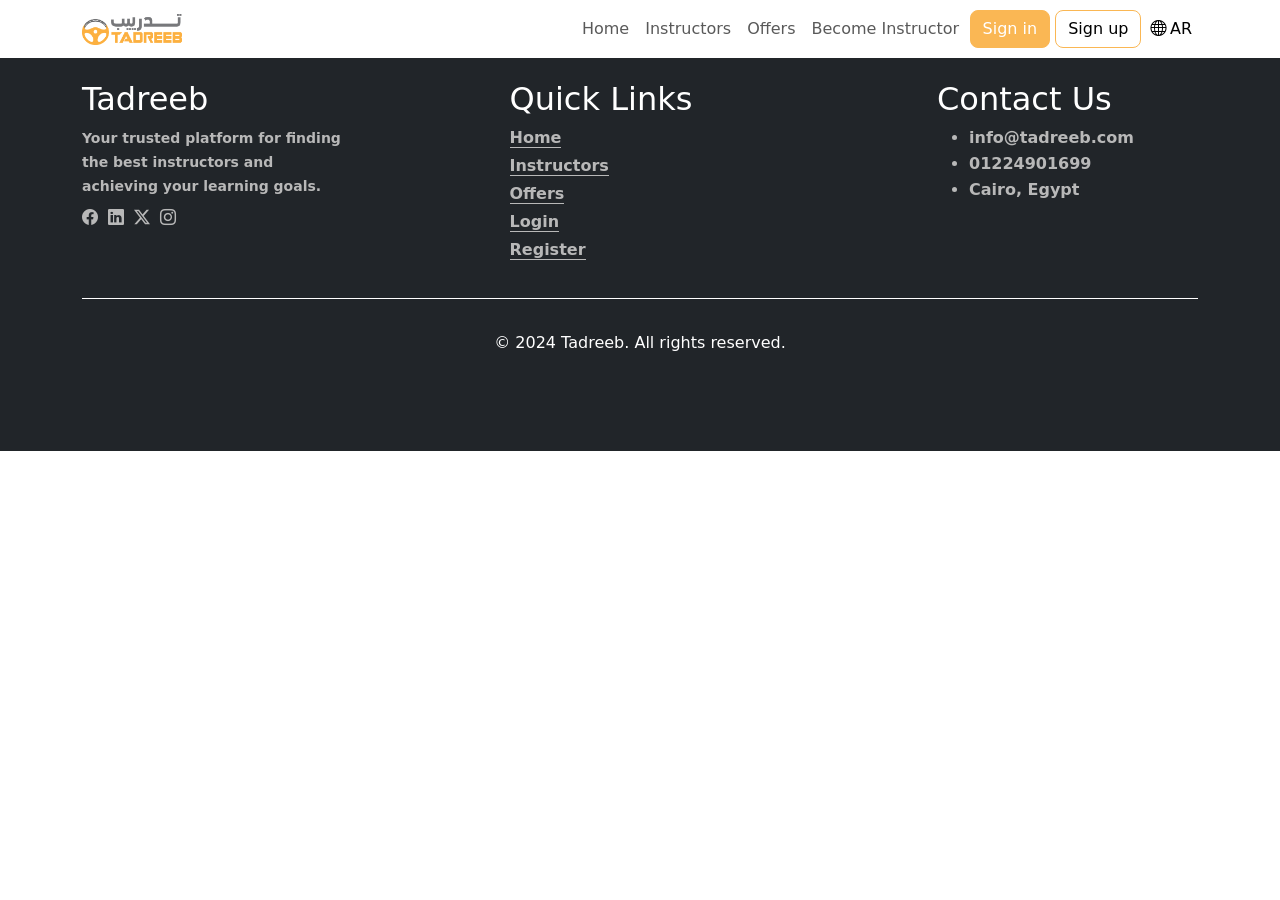
==== commit c7eec289: "Update index.html" ====
--- a/index.html
+++ b/index.html
@@ -3,7 +3,7 @@
 <head>
   <meta charset="utf-8">
   <title>Tadreeb</title>
-  <base href="/">
+  <base href="https://fadyv.github.io/tadreep/">
   <meta name="viewport" content="width=device-width, initial-scale=1">
   <link rel="icon" type="image/x-icon" href="favicon.ico">
   
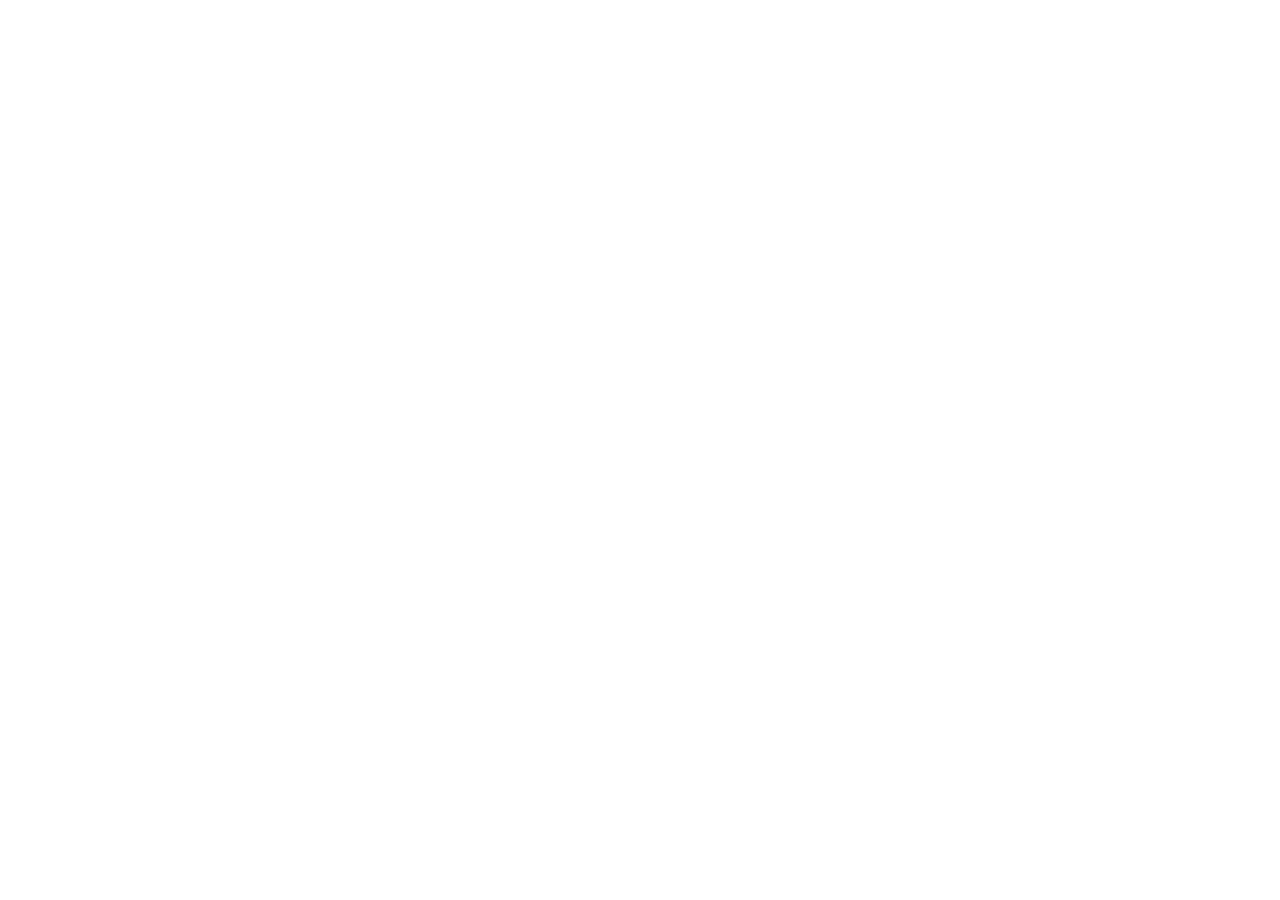
==== commit f741493e: "Update index.html" ====
--- a/index.html
+++ b/index.html
@@ -3,7 +3,7 @@
 <head>
   <meta charset="utf-8">
   <title>Tadreeb</title>
-  <base href="https://fadyv.github.io/tadreep/">
+  <base href="/tadreep/">
   <meta name="viewport" content="width=device-width, initial-scale=1">
   <link rel="icon" type="image/x-icon" href="favicon.ico">
   
